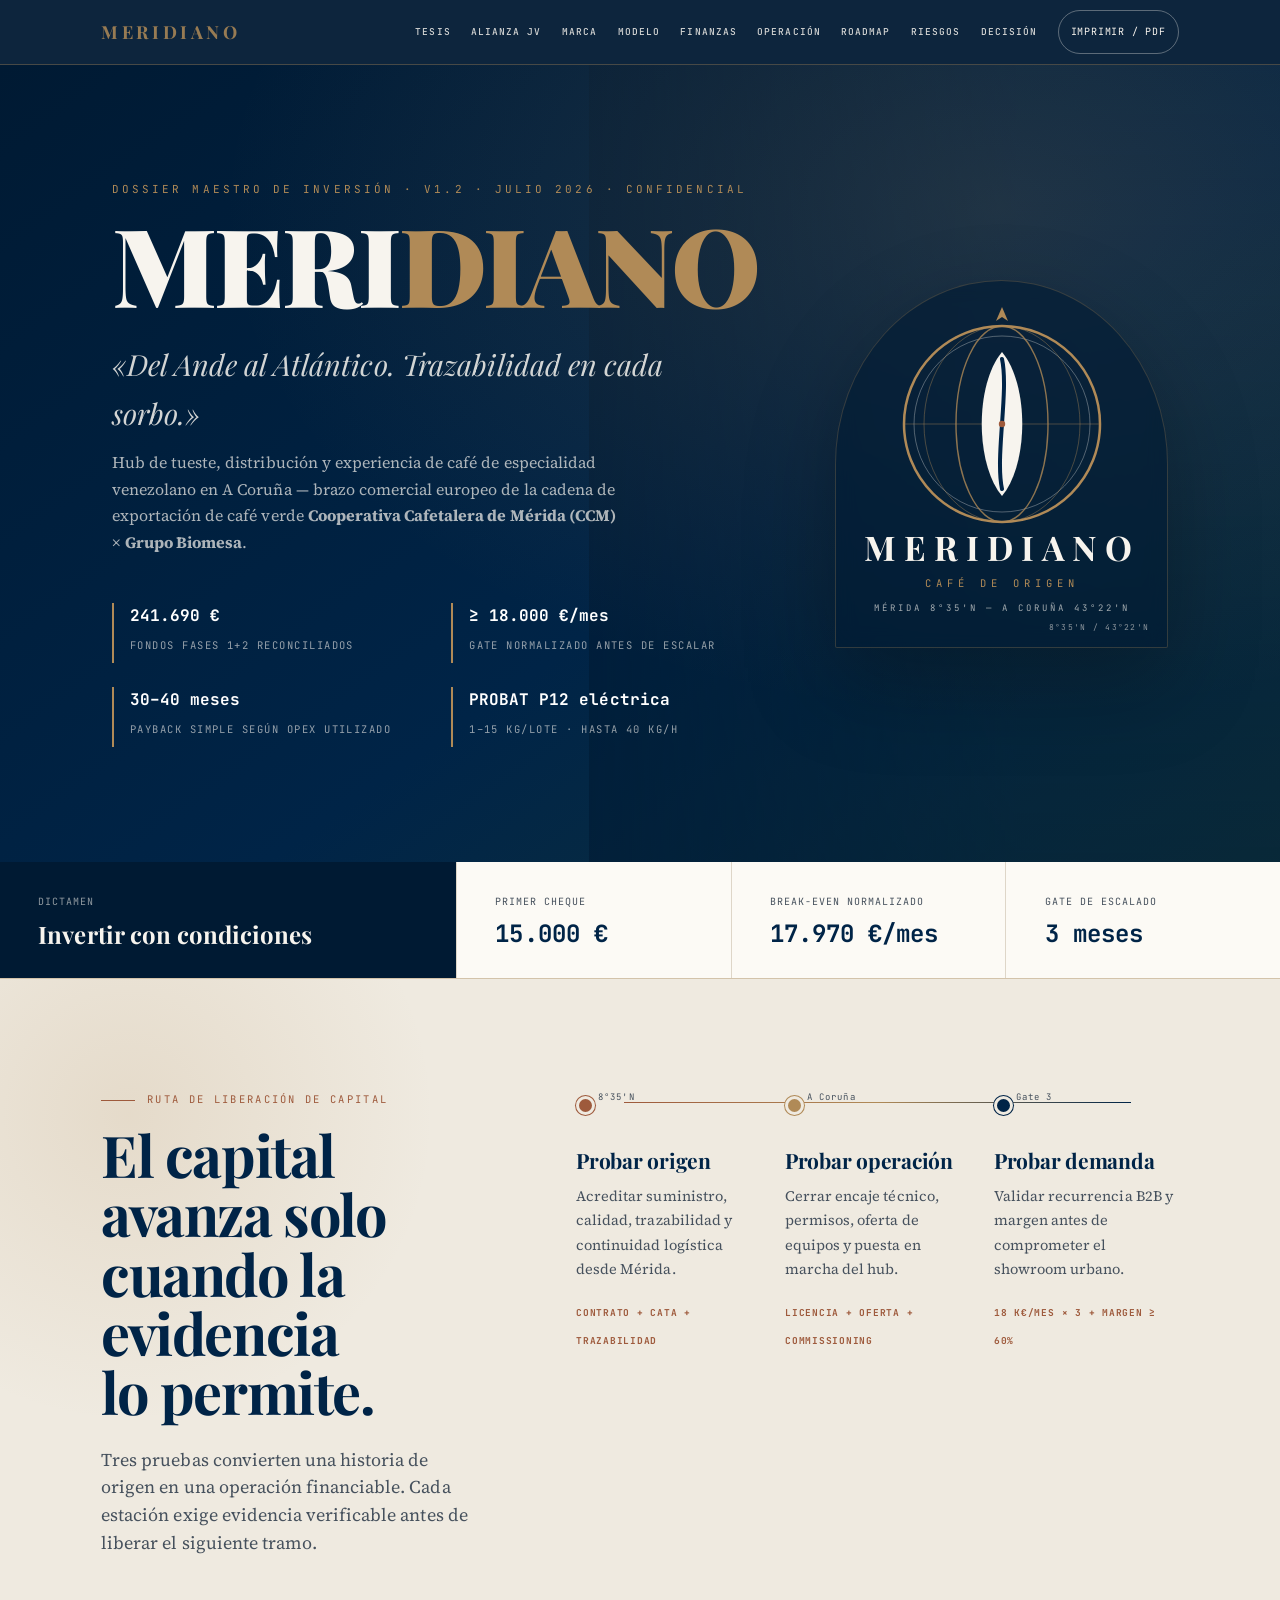
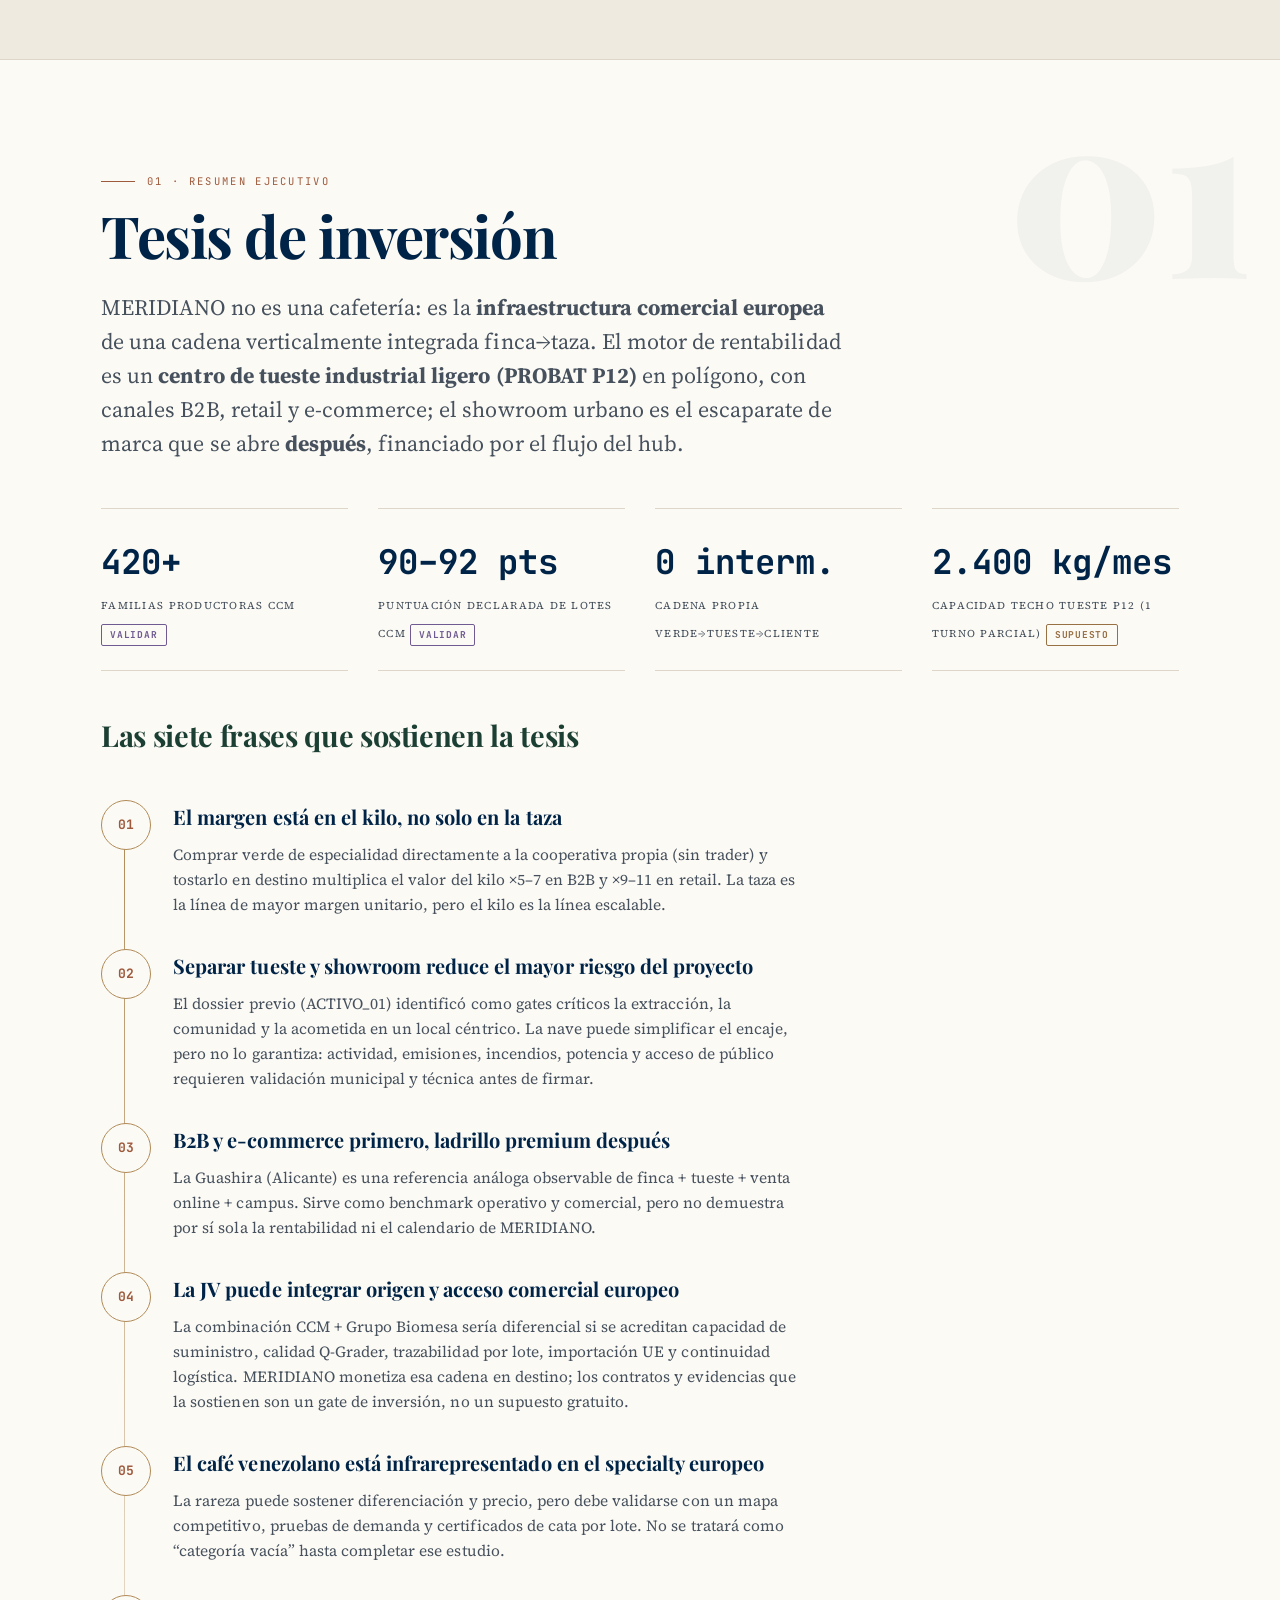
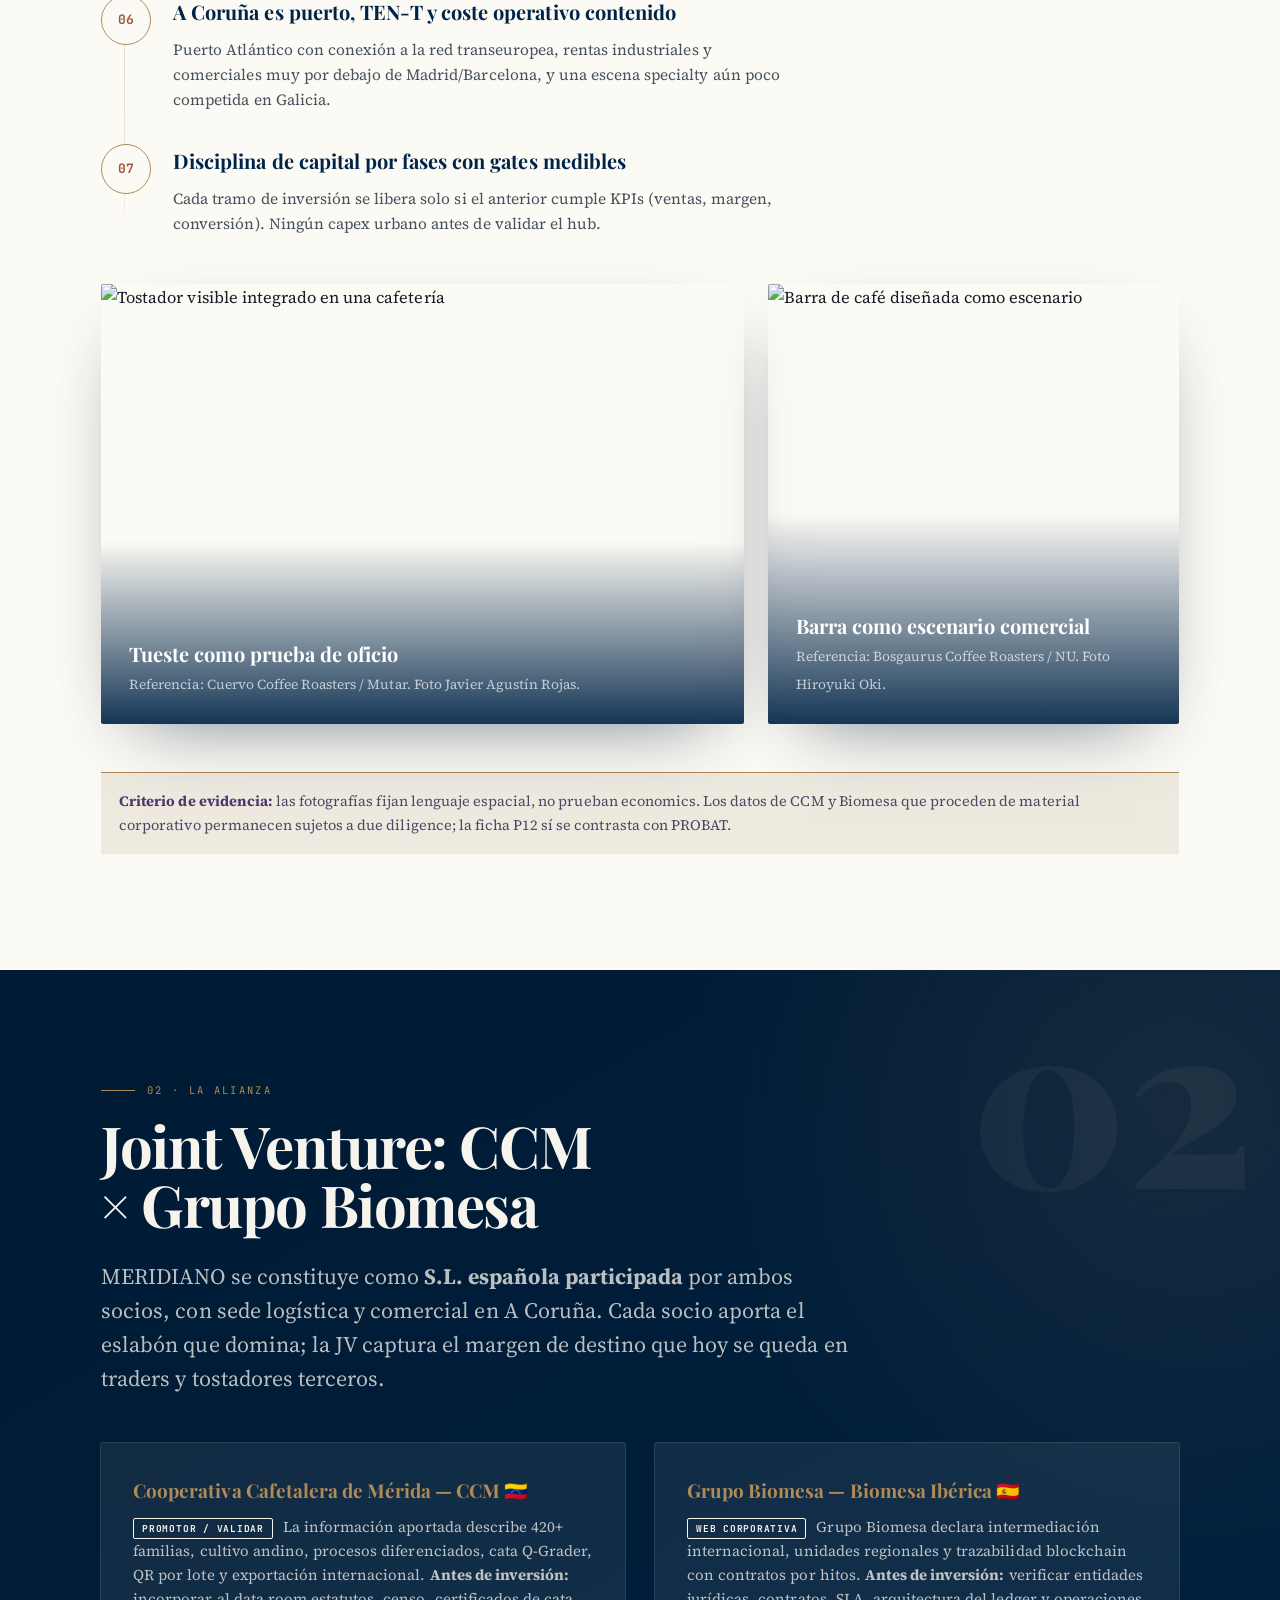
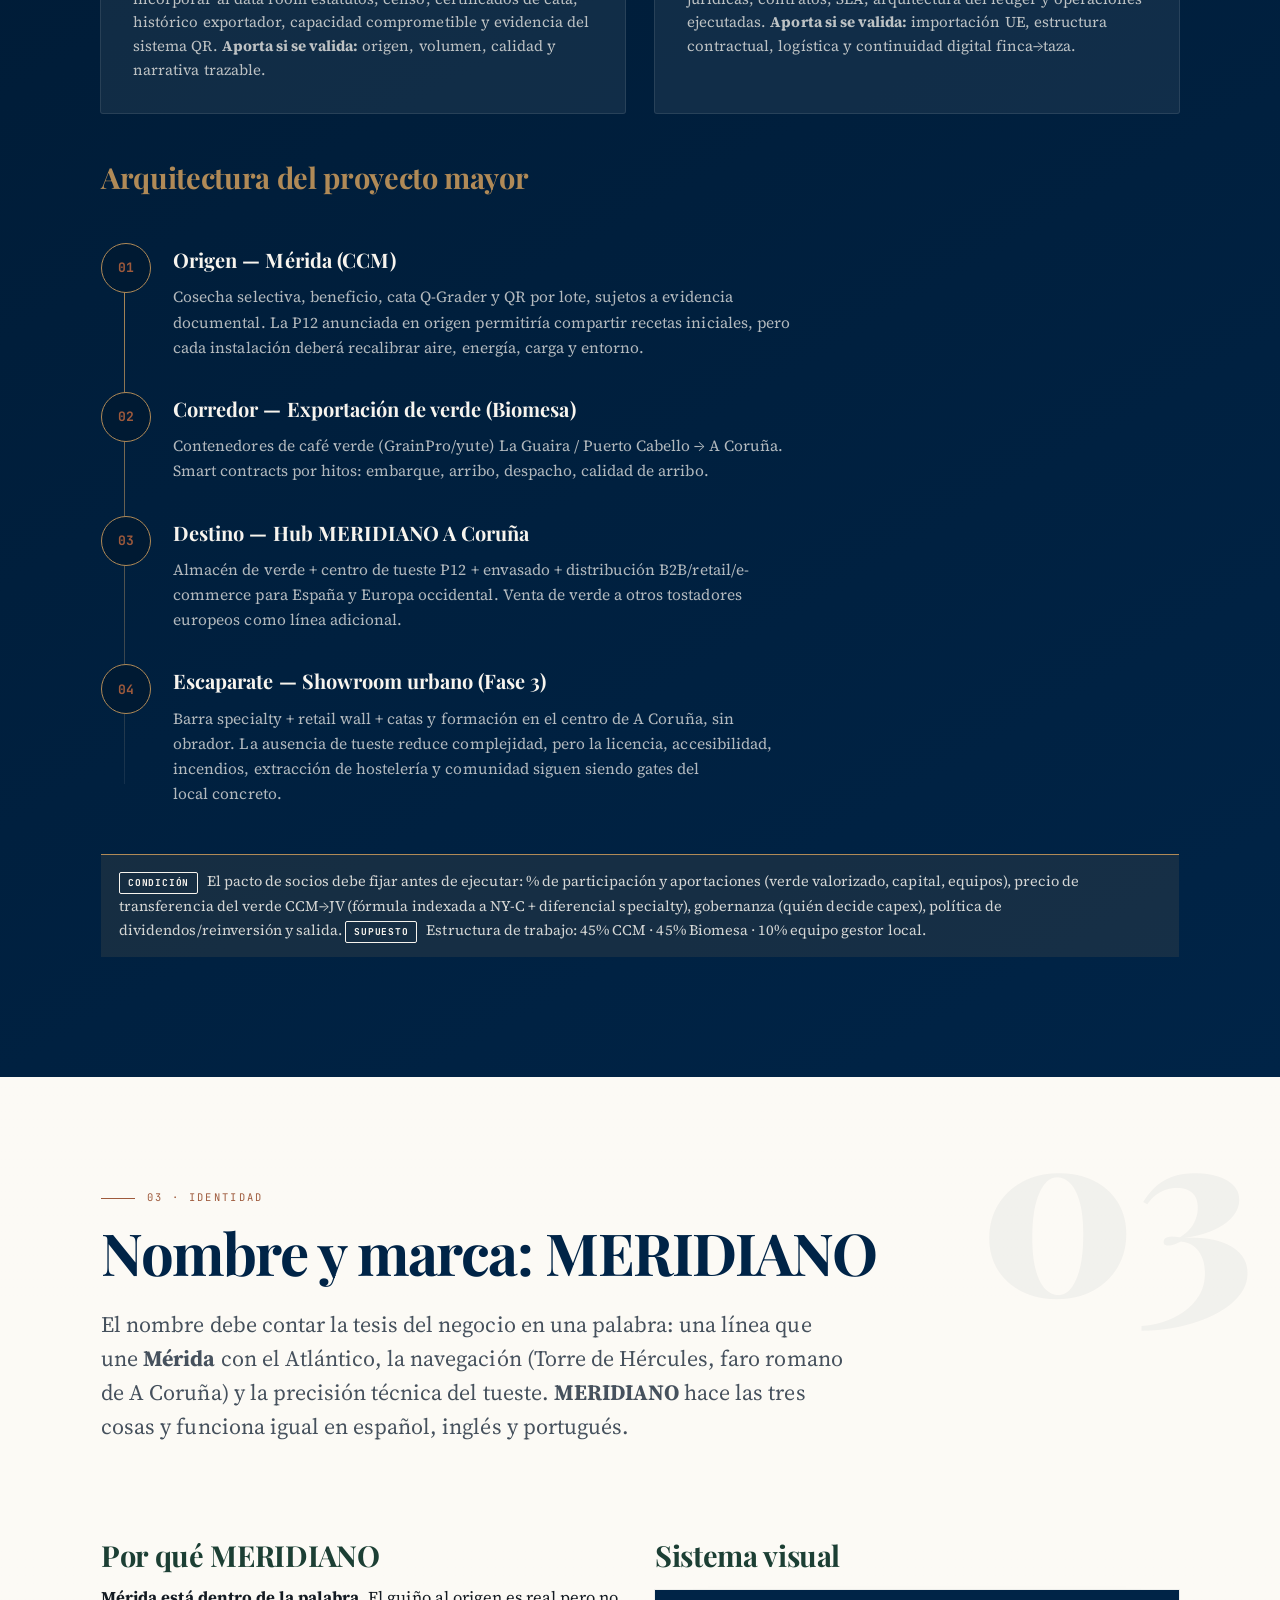
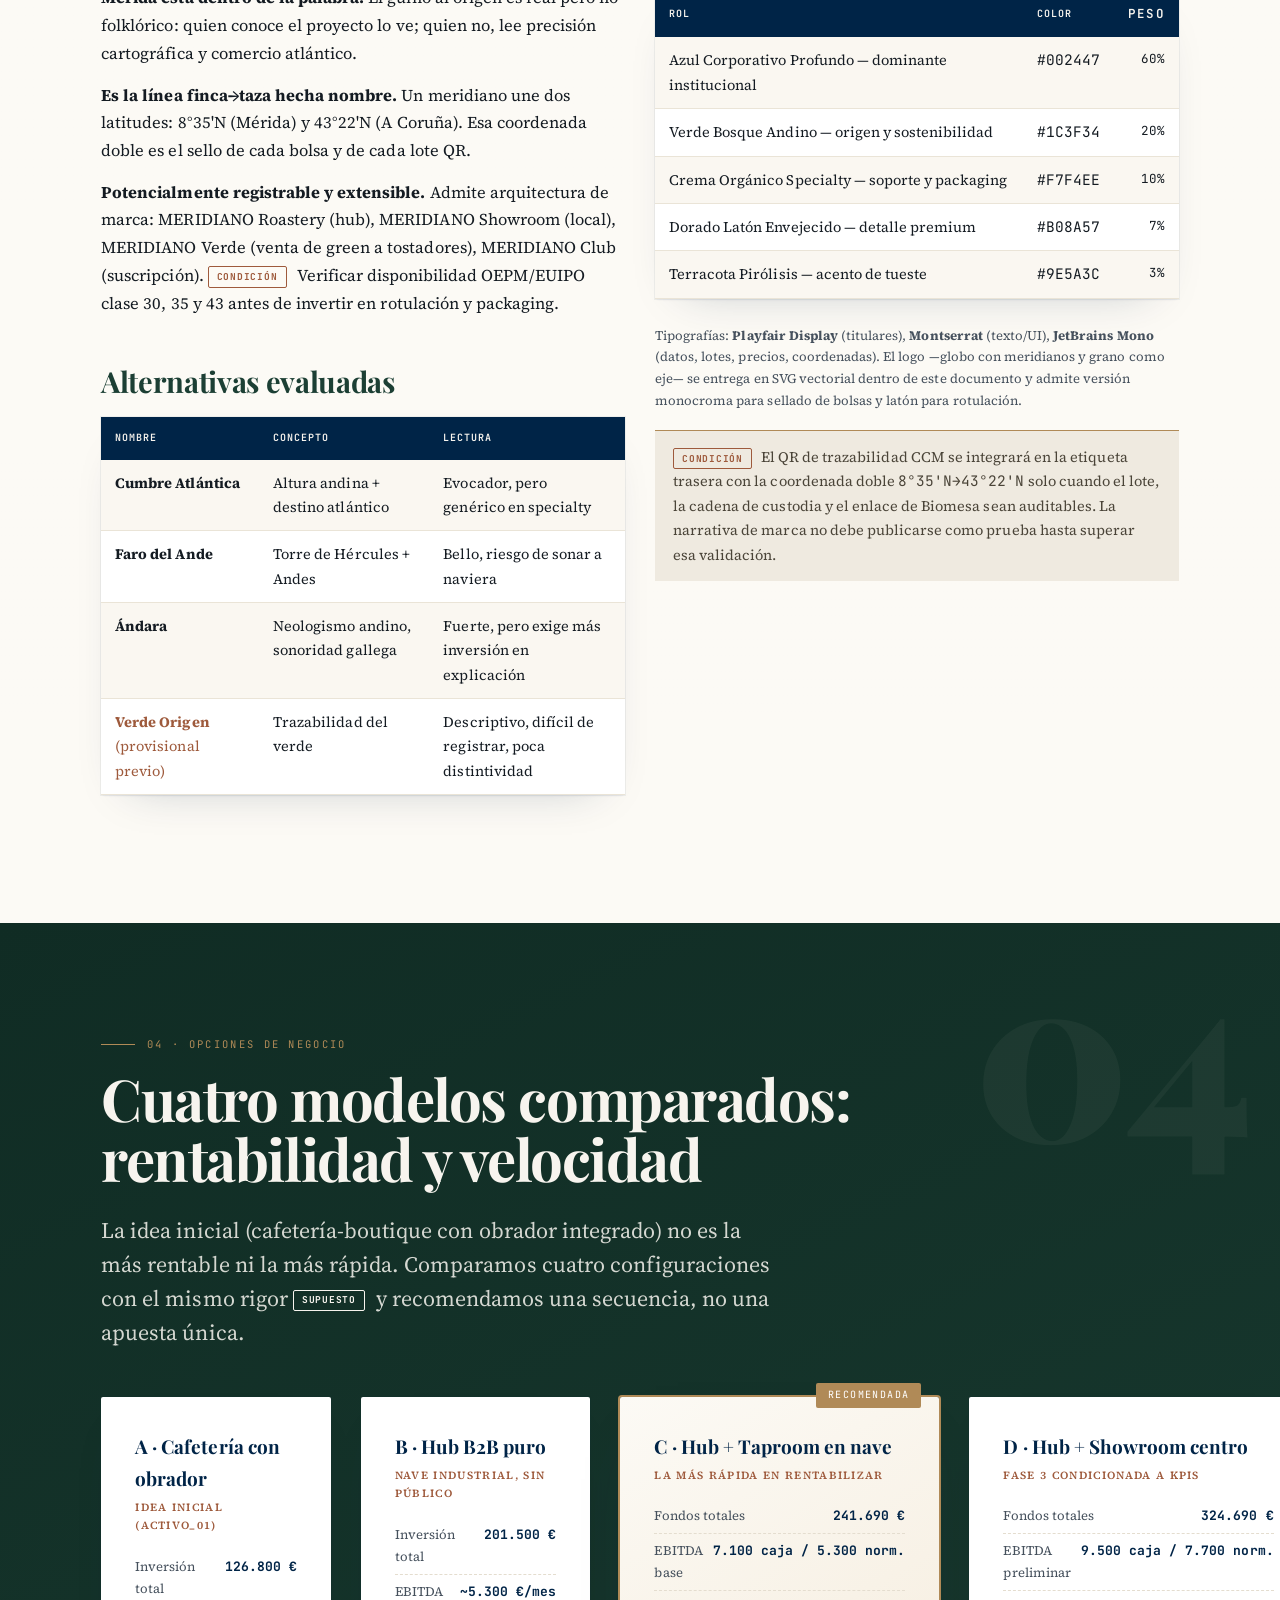
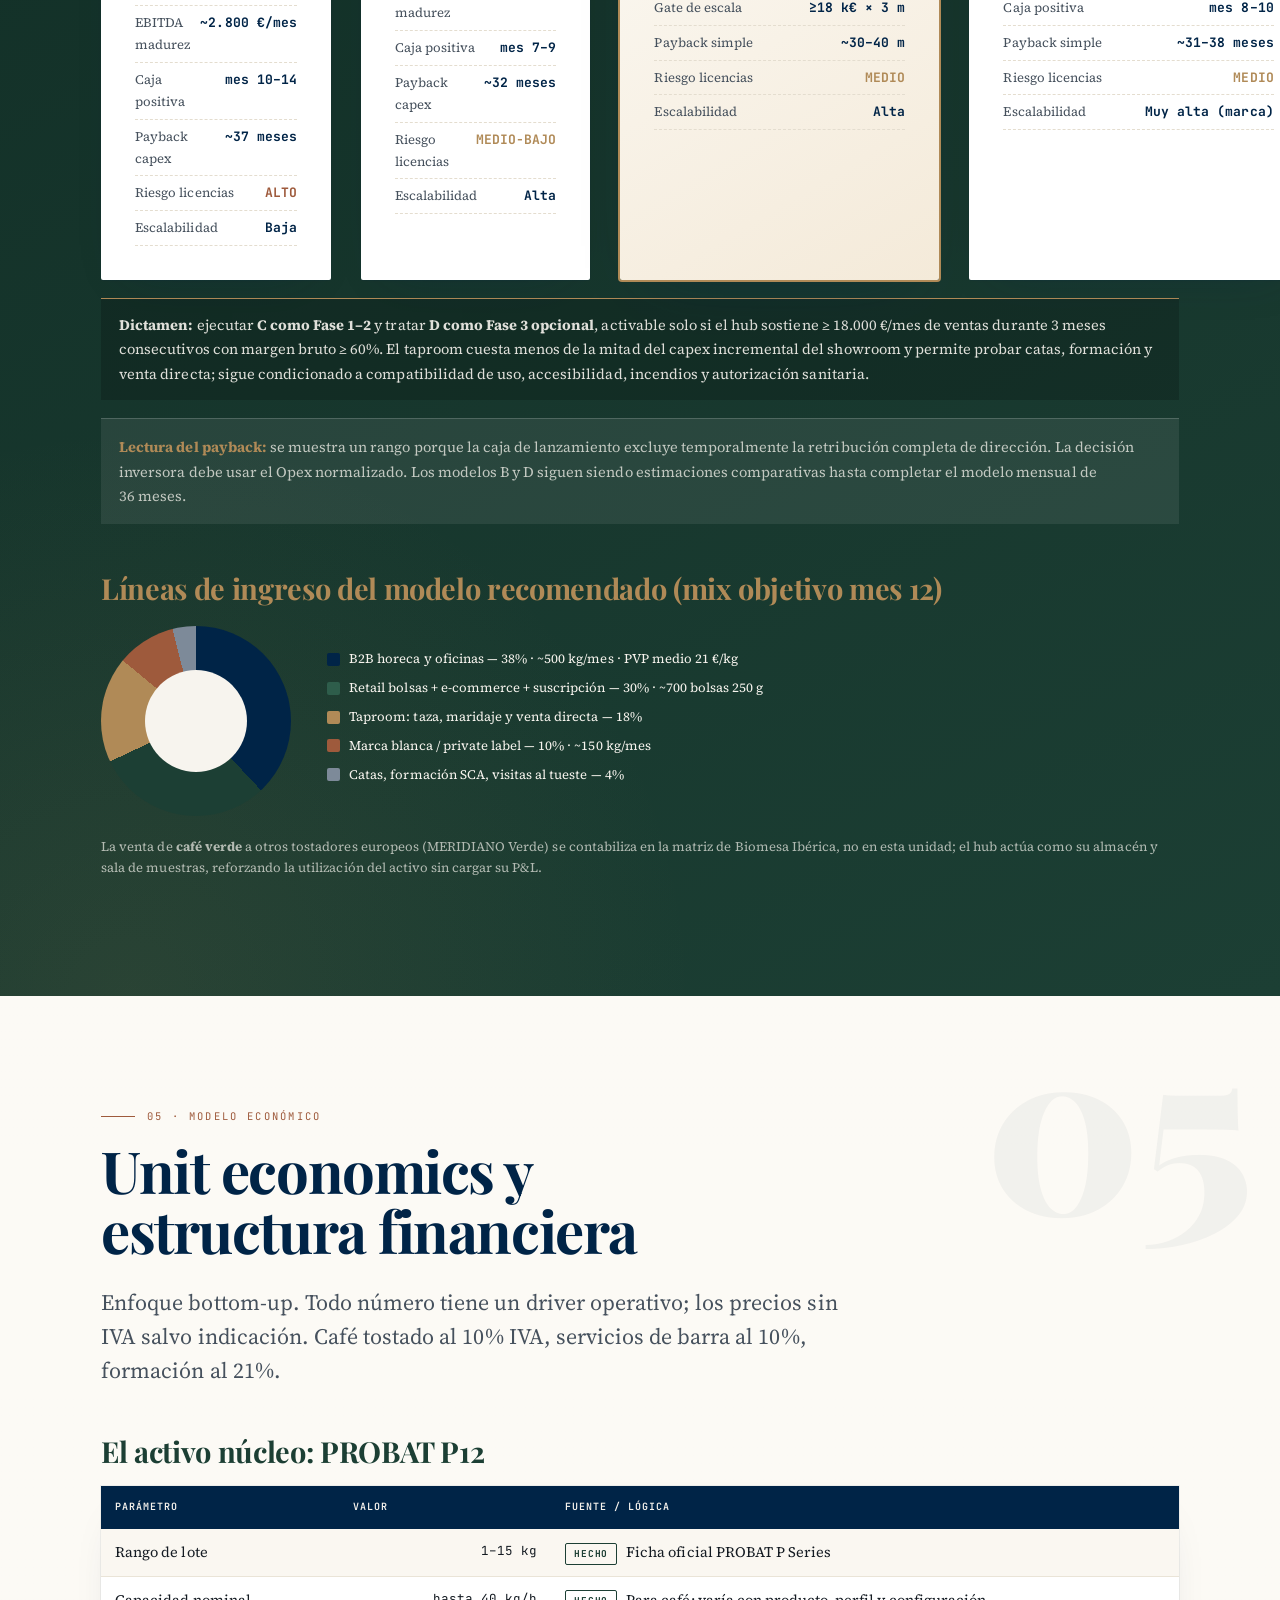
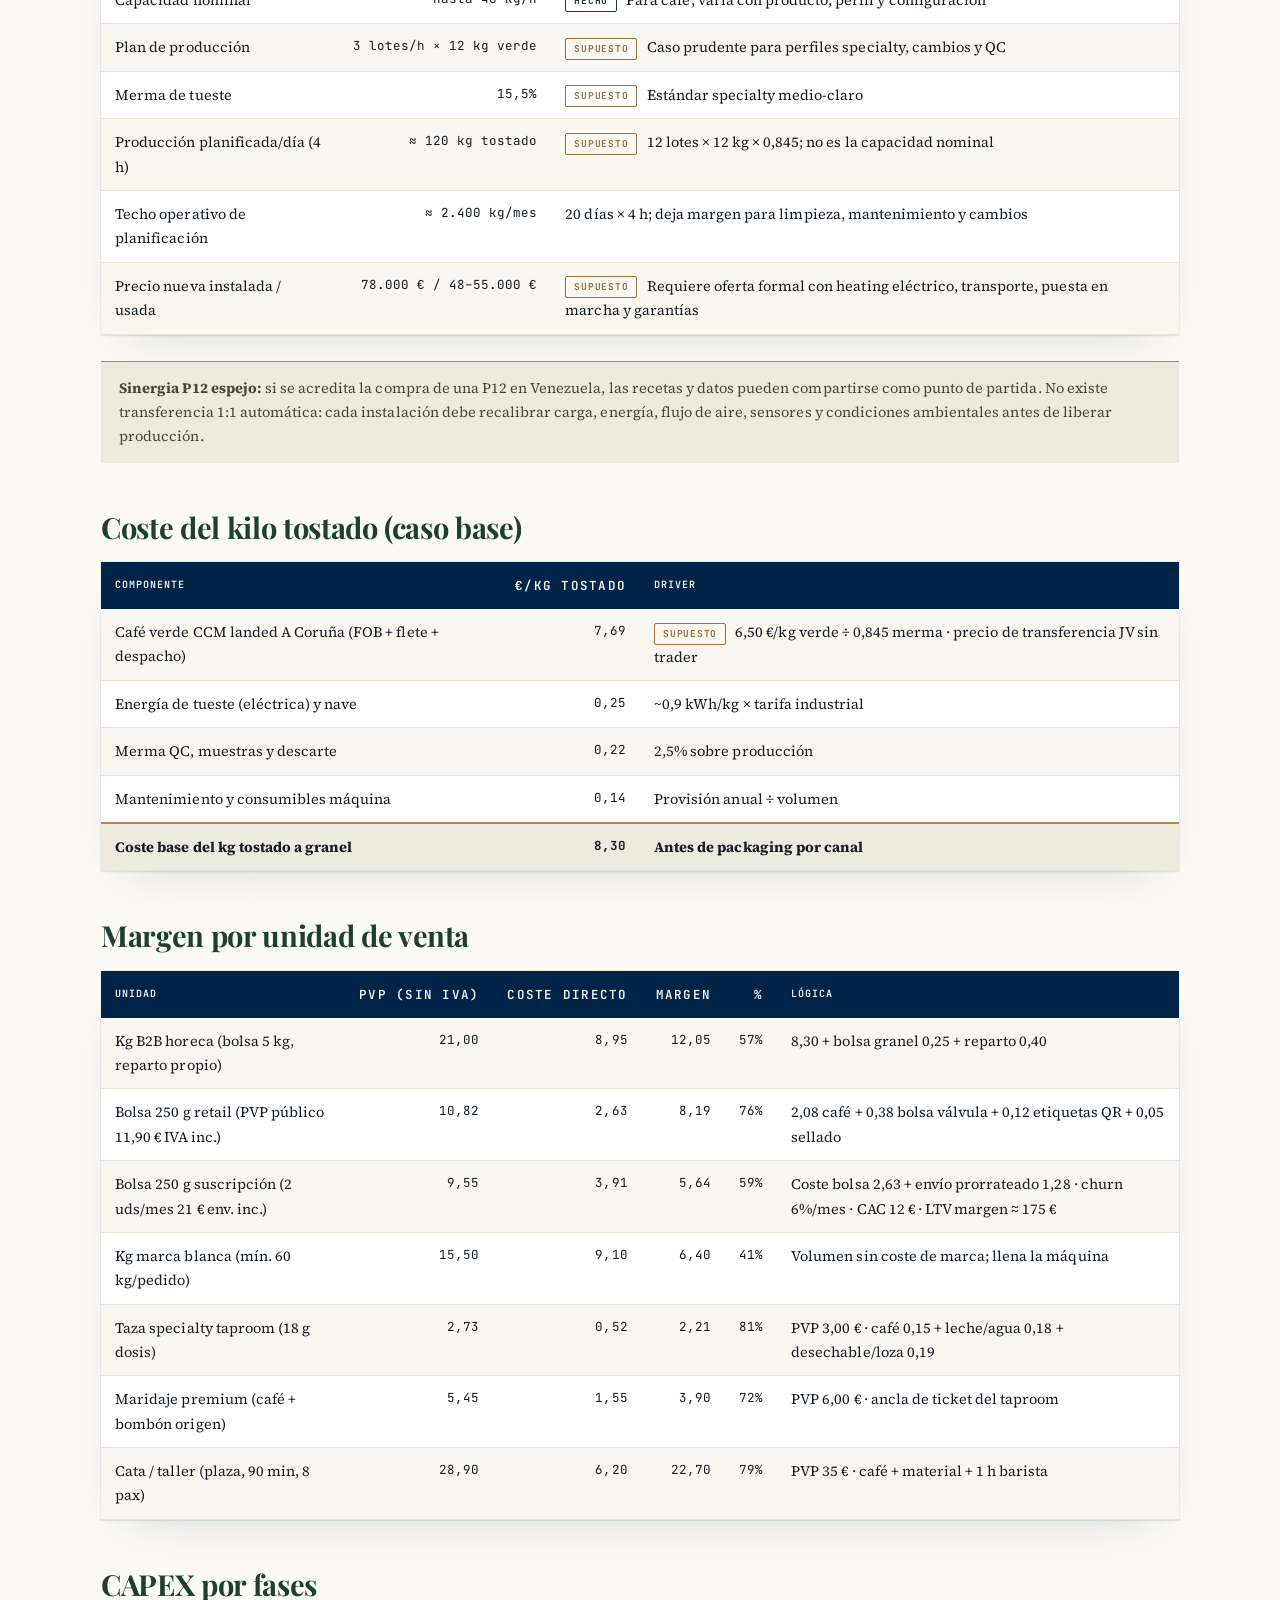
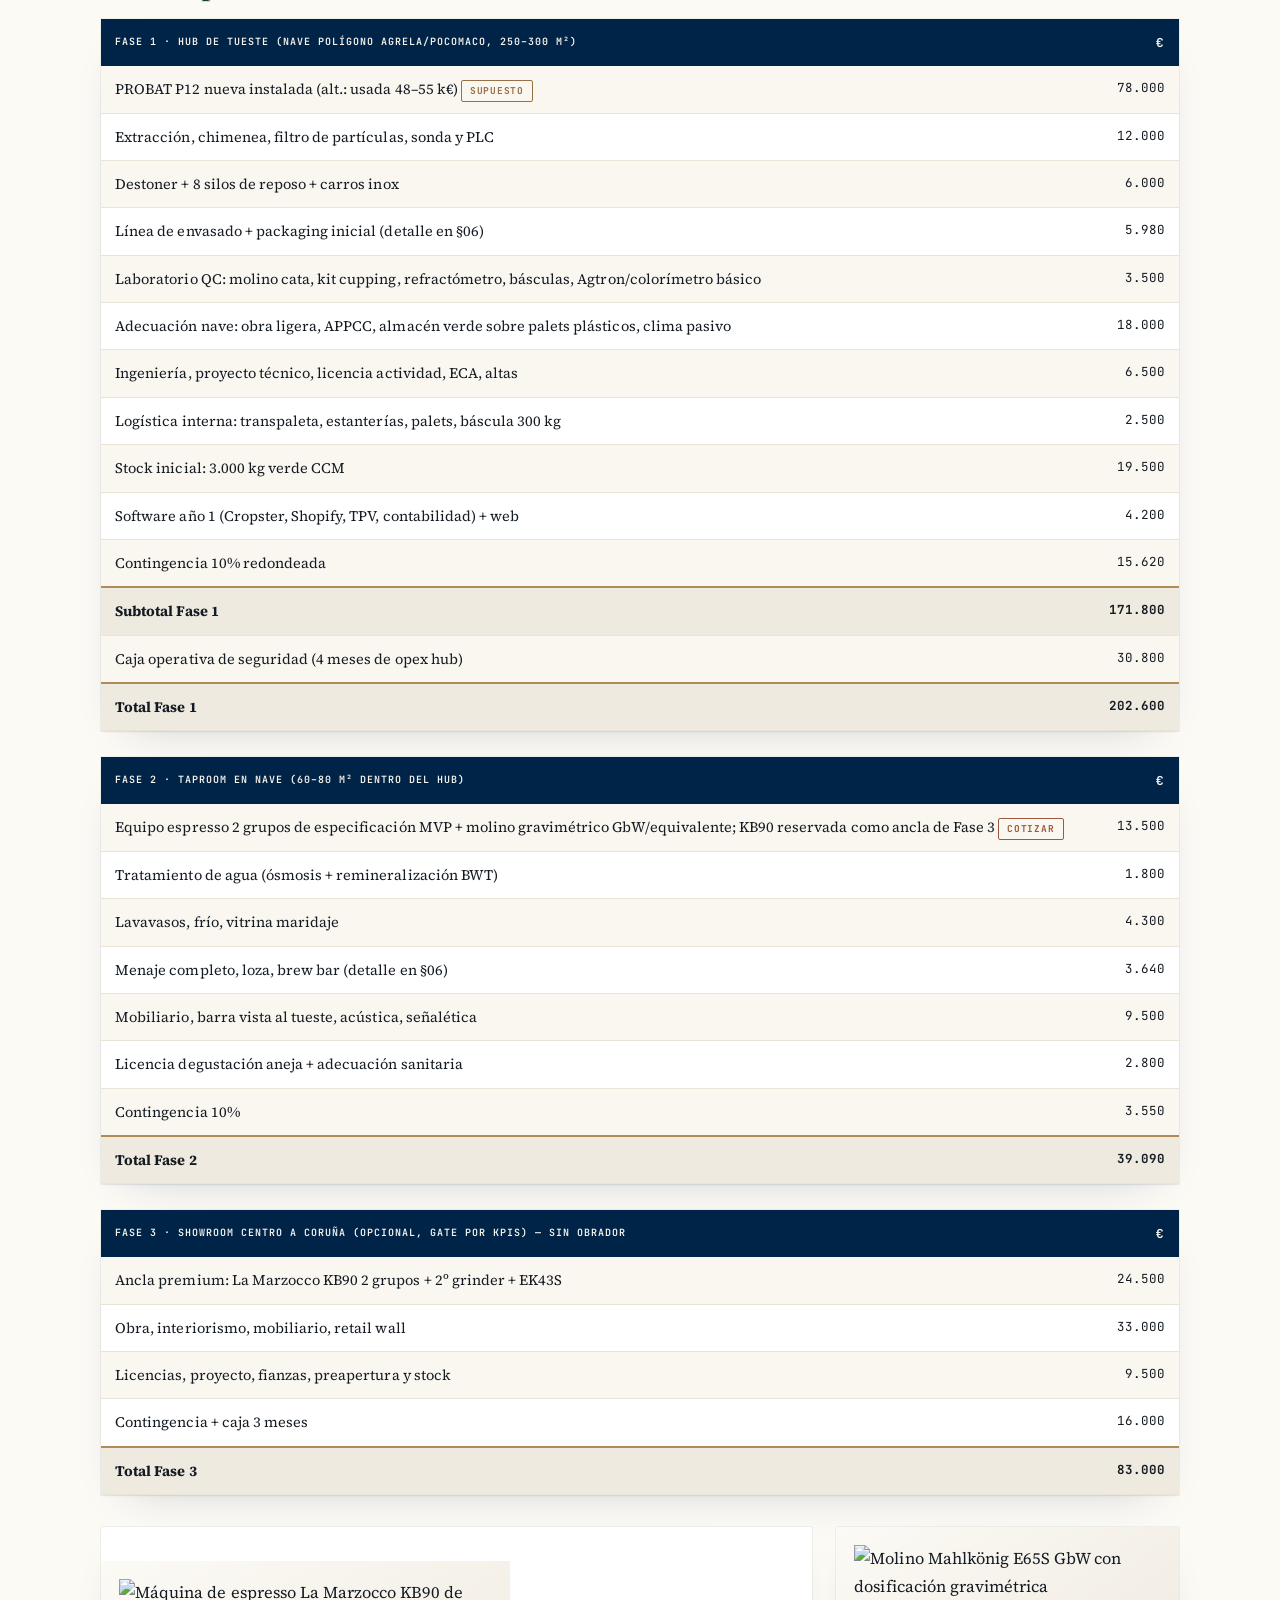
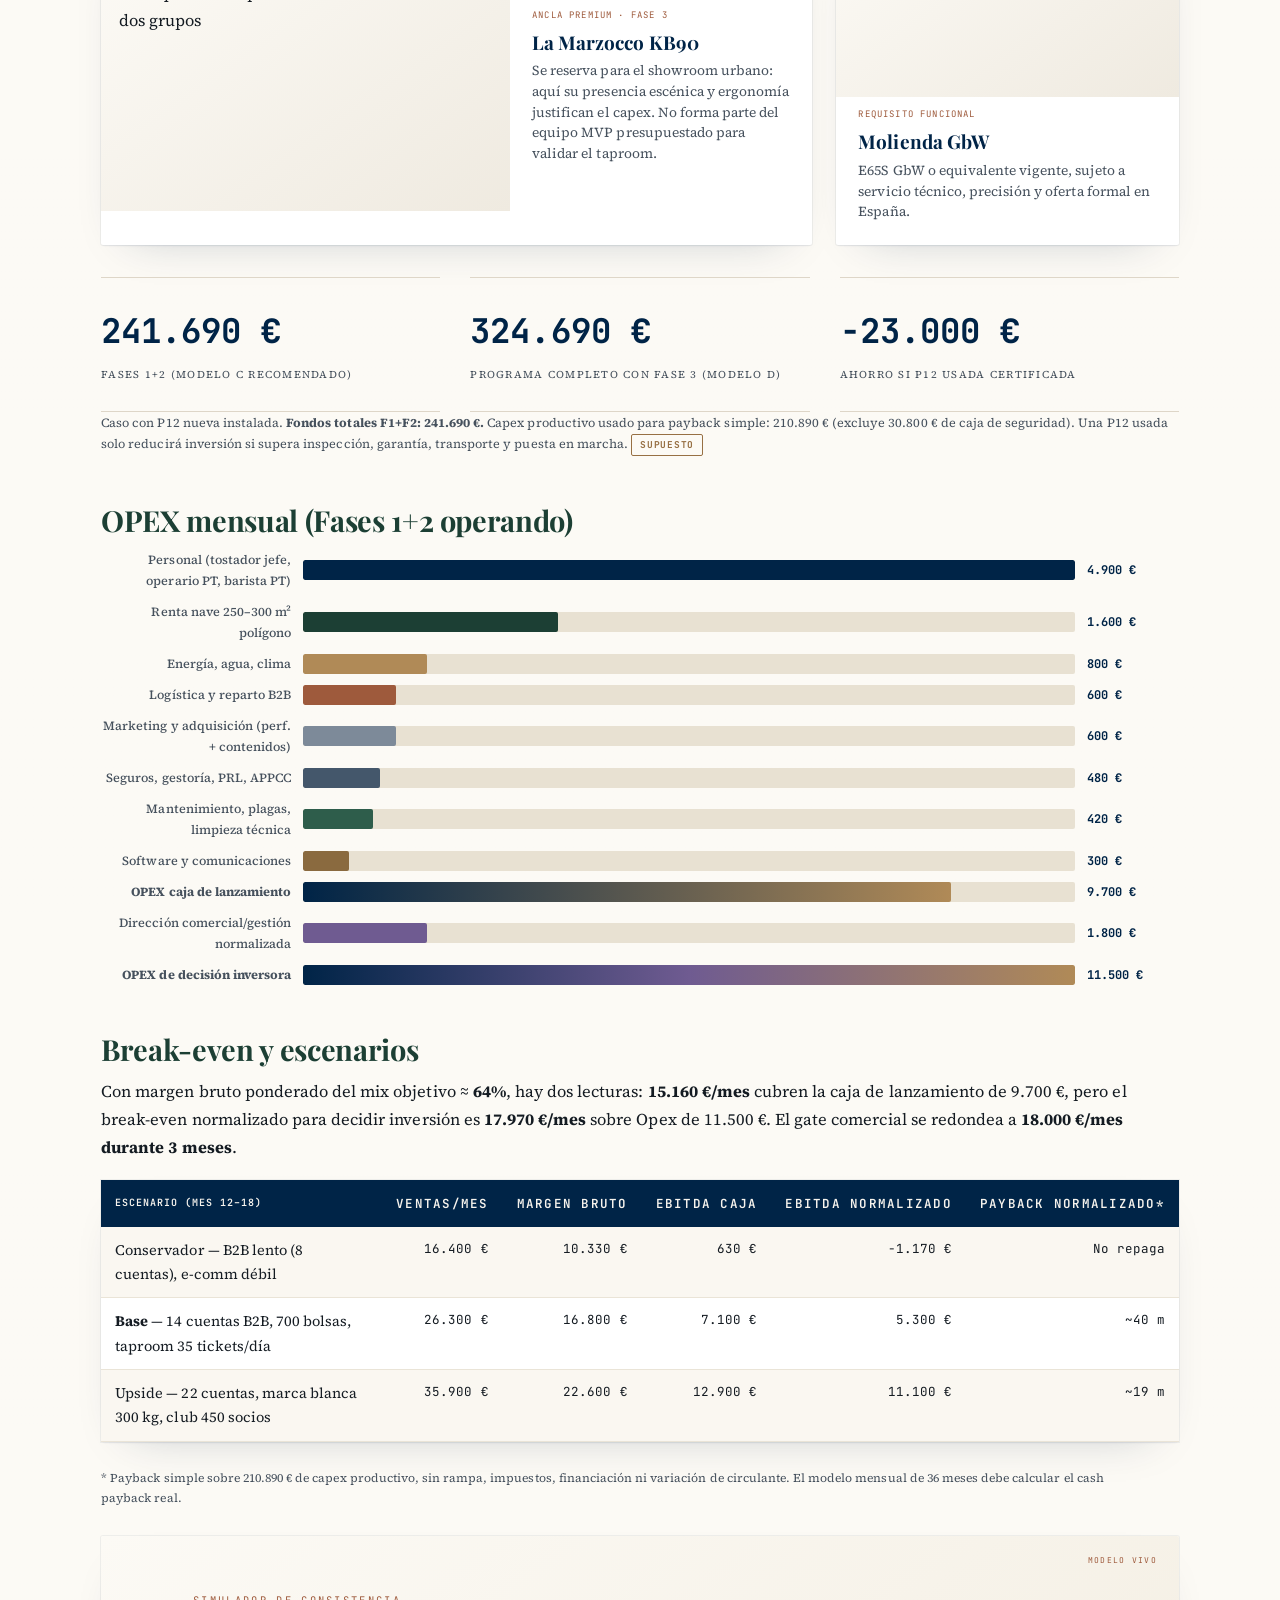
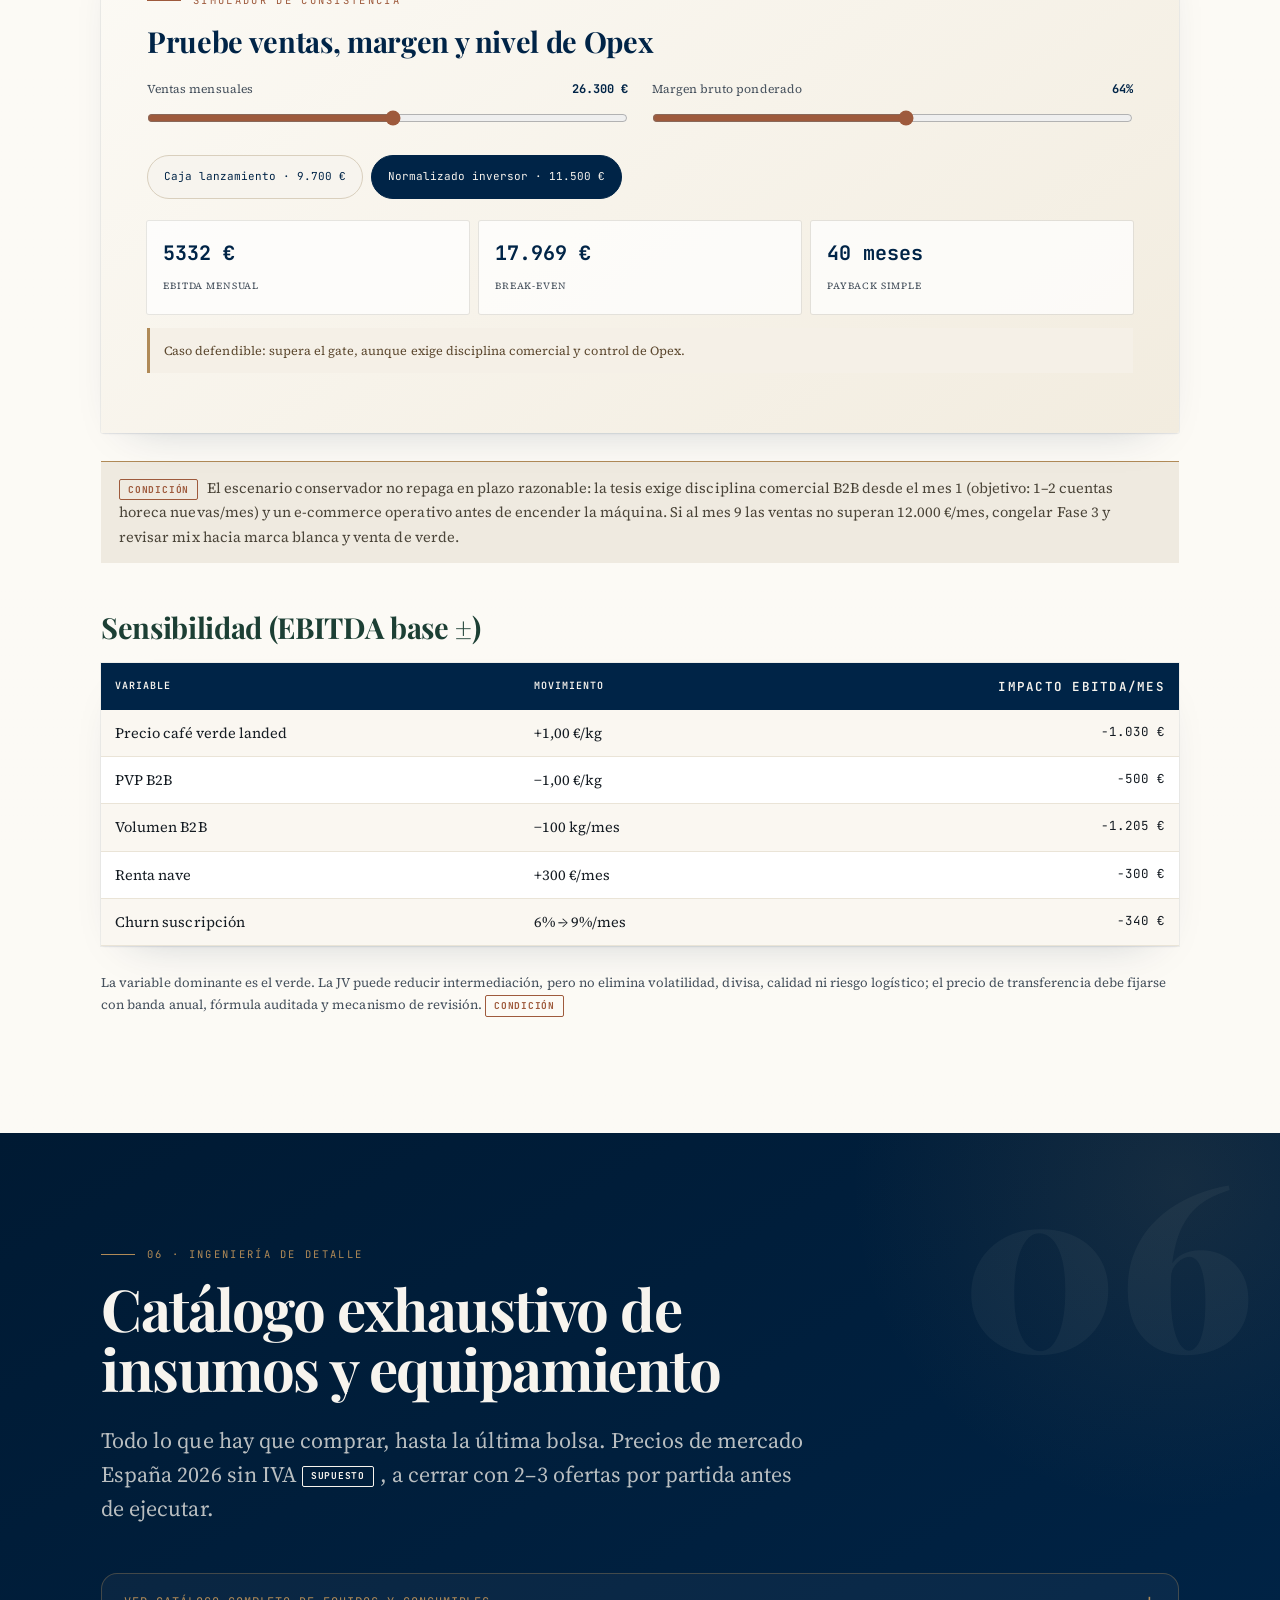
==== index.html @ 73cca69b "Rename modelo-negocio-meridiano-v1.2.html to index.html" ====
<!DOCTYPE html>
<html lang="es">
<head>
<meta charset="UTF-8">
<meta name="viewport" content="width=device-width, initial-scale=1.0">
<meta name="description" content="Plan de negocio por fases para MERIDIANO, hub de tueste y experiencia de café venezolano de especialidad en A Coruña.">
<meta name="theme-color" content="#002447">
<title>MERIDIANO · Dossier Maestro de Inversión · v1.2</title>
<link rel="preconnect" href="https://fonts.googleapis.com">
<link rel="preconnect" href="https://fonts.gstatic.com" crossorigin>
<link href="https://fonts.googleapis.com/css2?family=JetBrains+Mono:wght@400;500;600;700&family=Playfair+Display:ital,wght@0,400;0,600;0,700;0,900;1,400&family=Source+Serif+4:ital,wght@0,300;0,400;0,500;0,600;0,700;1,300;1,400;1,600&display=swap" rel="stylesheet">
<style>
:root{
  --azul:#002447; --verde:#1C3F34; --crema:#F7F4EE; --laton:#B08A57; --terra:#9E5A3C;
  --azul-90:#0A3159; --crema-2:#EFEAE0; --ink:#1d2530; --gris:#5a6472;
  --ease-out:cubic-bezier(.23,1,.32,1); --ease-in-out:cubic-bezier(.77,0,.175,1);
  --sombra:0 24px 70px rgba(0,36,71,.13);
}
*{margin:0;padding:0;box-sizing:border-box}
html{scroll-behavior:smooth}
body{font-family:'Montserrat',sans-serif;background:radial-gradient(circle at 92% 5%,rgba(176,138,87,.10),transparent 24%),var(--crema);color:var(--ink);font-size:15.5px;line-height:1.65;overflow-x:hidden}
button,select,input{font:inherit}
button,select{cursor:pointer}
h1,h2,h3,.serif{font-family:'Playfair Display',serif}
.mono{font-family:'JetBrains Mono',monospace}
.wrap{max-width:1080px;margin:0 auto;padding:0 32px}
section{padding:72px 0}
/* ---------- NAV ---------- */
nav{position:sticky;top:0;z-index:50;background:rgba(0,36,71,.94);backdrop-filter:blur(14px);border-bottom:1px solid rgba(176,138,87,.35)}
nav .wrap{display:flex;align-items:center;gap:22px;height:58px}
nav a{color:var(--crema);text-decoration:none;font-size:11.5px;letter-spacing:.12em;text-transform:uppercase;font-weight:500;opacity:.85}
nav a:hover{color:var(--laton);opacity:1}
nav .brand{font-family:'Playfair Display',serif;font-size:17px;letter-spacing:.2em;color:var(--laton);font-weight:700;margin-right:auto}
.reading-progress{position:absolute;left:0;bottom:-1px;width:100%;height:2px;background:linear-gradient(90deg,var(--laton),var(--terra));transform:scaleX(0);transform-origin:left;transition:transform 120ms linear}
.nav-select{display:none;max-width:170px;border:1px solid rgba(247,244,238,.25);border-radius:999px;padding:8px 30px 8px 12px;color:var(--crema);background:var(--azul);font-size:11px}
.print-button{border:1px solid rgba(247,244,238,.28);border-radius:999px;padding:8px 12px;color:var(--crema);background:transparent;font-size:10px;letter-spacing:.08em;text-transform:uppercase;transition:transform 140ms var(--ease-out),background-color 180ms ease}
.print-button:active{transform:scale(.97)}
/* ---------- HERO ---------- */
.hero{background:linear-gradient(160deg,var(--azul) 0%,#01315e 55%,var(--verde) 130%);color:var(--crema);padding:90px 0 80px;position:relative;overflow:hidden}
.hero::before{content:"";position:absolute;inset:0 0 0 52%;background:linear-gradient(90deg,var(--azul),transparent 45%),linear-gradient(0deg,rgba(0,36,71,.72),rgba(0,36,71,.15)),url('modelo-negocio-cafe-lujo-assets/hero-granos.jpg') center/cover;opacity:.48}
.hero::after{content:"";position:absolute;inset:0;background:radial-gradient(ellipse at 78% 18%,rgba(176,138,87,.18),transparent 55%)}
.hero .wrap{position:relative;z-index:2;display:grid;grid-template-columns:1.25fr .75fr;gap:48px;align-items:center}
.kicker{font-family:'JetBrains Mono',monospace;font-size:11px;letter-spacing:.28em;text-transform:uppercase;color:var(--laton);margin-bottom:18px}
.hero h1{font-size:64px;line-height:1.02;font-weight:900;letter-spacing:.04em}
.hero h1 span{color:var(--laton)}
.hero .lema{font-family:'Playfair Display',serif;font-style:italic;font-size:20px;color:rgba(247,244,238,.85);margin:22px 0 8px}
.hero .sub{font-size:14px;color:rgba(247,244,238,.7);max-width:560px}
.hero .meta{margin-top:30px;display:flex;gap:26px;flex-wrap:wrap}
.hero .meta div{border-left:2px solid var(--laton);padding-left:12px}
.hero .meta b{display:block;font-family:'JetBrains Mono',monospace;font-size:15px;color:#fff}
.hero .meta small{font-size:10.5px;letter-spacing:.14em;text-transform:uppercase;color:rgba(247,244,238,.6)}
.logo-box{display:flex;justify-content:center;padding:18px;border:1px solid rgba(176,138,87,.28);border-radius:180px 180px 20px 20px;background:rgba(0,36,71,.54);backdrop-filter:blur(10px);box-shadow:0 30px 80px rgba(0,0,0,.2)}
/* ---------- HEADINGS ---------- */
.sec-kicker{font-family:'JetBrains Mono',monospace;font-size:11px;letter-spacing:.26em;text-transform:uppercase;color:var(--terra);margin-bottom:10px}
h2{font-size:36px;color:var(--azul);font-weight:700;line-height:1.15;margin-bottom:14px}
h3{font-size:21px;color:var(--verde);margin:34px 0 12px;font-weight:700}
.lead{font-size:17px;color:var(--gris);max-width:820px;margin-bottom:26px}
p{margin-bottom:14px}
.dark{background:var(--azul);color:var(--crema)}
.dark h2{color:var(--crema)} .dark h3{color:var(--laton)} .dark .lead{color:rgba(247,244,238,.75)} .dark p{color:rgba(247,244,238,.85)}
.green{background:var(--verde);color:var(--crema)}
.green h2{color:var(--crema)} .green h3{color:var(--laton)} .green .lead,.green p{color:rgba(247,244,238,.85)}
/* ---------- COMPONENTS ---------- */
.grid2{display:grid;grid-template-columns:1fr 1fr;gap:26px}
.grid3{display:grid;grid-template-columns:repeat(3,1fr);gap:22px}
.grid4{display:grid;grid-template-columns:repeat(4,1fr);gap:18px}
.card{background:#fff;border:1px solid #e4ddcf;border-top:3px solid var(--laton);padding:24px;border-radius:16px;box-shadow:0 12px 34px rgba(0,36,71,.06)}
.card h4{font-family:'Playfair Display',serif;font-size:17px;color:var(--azul);margin-bottom:8px}
.card p{font-size:13.5px;color:var(--gris);margin:0}
.dark .card{background:rgba(255,255,255,.05);border-color:rgba(176,138,87,.3)}
.dark .card h4{color:var(--laton)} .dark .card p{color:rgba(247,244,238,.75)}
.kpi{background:#fff;border:1px solid #e4ddcf;padding:20px 22px;border-radius:14px;text-align:left}
.kpi b{display:block;font-family:'JetBrains Mono',monospace;font-size:26px;color:var(--azul);font-weight:700}
.kpi small{font-size:10.5px;letter-spacing:.12em;text-transform:uppercase;color:var(--gris)}
.tag{display:inline-block;font-family:'JetBrains Mono',monospace;font-size:9.5px;letter-spacing:.08em;padding:2px 8px;border-radius:2px;vertical-align:middle;margin-right:6px}
.t-hecho{background:var(--verde);color:#fff}
.t-supuesto{background:var(--laton);color:#fff}
.t-condicion{background:var(--terra);color:#fff}
table{width:100%;border-collapse:collapse;margin:18px 0 26px;background:#fff;font-size:13.5px}
th{background:var(--azul);color:var(--crema);text-align:left;padding:10px 12px;font-size:11px;letter-spacing:.1em;text-transform:uppercase;font-weight:600}
td{padding:9px 12px;border-bottom:1px solid #eae4d7;vertical-align:top}
tr:nth-child(even) td{background:#faf7f1}
td.num,th.num{text-align:right;font-family:'JetBrains Mono',monospace;font-size:12.5px;white-space:nowrap}
.total td{background:var(--crema-2)!important;font-weight:700;border-top:2px solid var(--laton)}
.dark table{background:rgba(255,255,255,.04)}
.dark td{border-color:rgba(255,255,255,.12);color:rgba(247,244,238,.88)}
.dark tr:nth-child(even) td{background:rgba(255,255,255,.03)}
.note{background:var(--crema-2);border-left:3px solid var(--laton);padding:14px 18px;font-size:13.5px;color:#4a4438;margin:18px 0;border-radius:0 12px 12px 0}
.warn{border-left-color:var(--terra)}
/* bars */
.bar-row{display:grid;grid-template-columns:190px 1fr 92px;align-items:center;gap:12px;margin-bottom:10px;font-size:12.5px}
.bar-row .lbl{text-align:right;color:var(--gris);font-weight:500}
.bar-track{background:#e8e1d2;border-radius:2px;height:20px;position:relative;overflow:hidden}
.bar-fill{height:100%;border-radius:2px}
.bar-val{font-family:'JetBrains Mono',monospace;font-size:12px;color:var(--azul);font-weight:700}
.dark .bar-track{background:rgba(255,255,255,.12)}
.dark .bar-row .lbl{color:rgba(247,244,238,.7)} .dark .bar-val{color:var(--laton)}
/* donut */
.donut-flex{display:flex;gap:36px;align-items:center;flex-wrap:wrap;margin:20px 0}
.donut{width:190px;height:190px;border-radius:50%;background:conic-gradient(var(--azul) 0 38%,var(--verde) 38% 68%,var(--laton) 68% 86%,var(--terra) 86% 96%,#7d8a99 96% 100%);position:relative;flex-shrink:0}
.donut::after{content:"";position:absolute;inset:44px;background:var(--crema);border-radius:50%}
.legend{font-size:13px}
.legend div{display:flex;align-items:center;gap:9px;margin-bottom:7px}
.legend i{width:13px;height:13px;border-radius:2px;display:inline-block}
/* steps */
.steps{counter-reset:st;margin:22px 0}
.step{display:grid;grid-template-columns:52px 1fr;gap:18px;margin-bottom:20px}
.step::before{counter-increment:st;content:counter(st,decimal-leading-zero);font-family:'JetBrains Mono',monospace;font-size:22px;color:var(--laton);font-weight:700;border-top:2px solid var(--laton);padding-top:6px}
.step h4{font-family:'Playfair Display',serif;font-size:17px;color:var(--azul);margin-bottom:5px}
.step p{font-size:13.5px;color:var(--gris);margin:0}
.dark .step h4{color:var(--crema)} .dark .step p{color:rgba(247,244,238,.72)}
/* option cards */
.opt{background:#fff;border:1px solid #e4ddcf;border-radius:16px;padding:26px;position:relative}
.opt.reco{border:2px solid var(--laton);box-shadow:0 8px 30px rgba(0,36,71,.10)}
.opt .badge{position:absolute;top:-12px;right:18px;background:var(--laton);color:#fff;font-family:'JetBrains Mono',monospace;font-size:10px;letter-spacing:.14em;padding:4px 12px;text-transform:uppercase;border-radius:999px}
.opt h4{font-family:'Playfair Display',serif;font-size:19px;color:var(--azul);margin-bottom:4px}
.opt .sub{font-size:11px;letter-spacing:.12em;text-transform:uppercase;color:var(--terra);margin-bottom:14px;font-weight:600}
.opt ul{list-style:none;font-size:13px;color:var(--gris)}
.opt li{padding:6px 0;border-bottom:1px dashed #e4ddcf;display:flex;justify-content:space-between;gap:10px}
.opt li b{font-family:'JetBrains Mono',monospace;color:var(--azul);white-space:nowrap}
footer{background:var(--azul);color:rgba(247,244,238,.6);padding:44px 0;font-size:12px}
footer a{color:var(--laton)}
.src{font-size:12px;color:var(--gris);line-height:1.9}
.src a{color:var(--terra)}
.t-diligence{background:#6f5b91;color:#fff}
.review-strip{display:grid;grid-template-columns:1.15fr repeat(3,.7fr);gap:1px;margin-top:-1px;background:rgba(176,138,87,.26);border-top:1px solid rgba(176,138,87,.26);border-bottom:1px solid rgba(176,138,87,.26)}
.review-strip>div{padding:20px 24px;background:var(--azul);color:var(--crema)}
.review-strip strong{display:block;font-family:'JetBrains Mono',monospace;color:var(--laton);font-size:18px}
.review-strip span{font-size:10px;letter-spacing:.1em;text-transform:uppercase;color:rgba(247,244,238,.6)}
.review-strip .decision strong{font-family:'Playfair Display',serif;font-size:20px;color:var(--crema)}
.visual-proof{display:grid;grid-template-columns:1fr 1fr;gap:18px;margin:30px 0}
.visual-card{min-height:360px;position:relative;overflow:hidden;border-radius:20px;box-shadow:var(--sombra)}
.visual-card img{width:100%;height:100%;object-fit:cover;transition:transform 500ms var(--ease-out)}
.visual-card figcaption{position:absolute;inset:auto 0 0;padding:76px 24px 22px;color:#fff;background:linear-gradient(transparent,rgba(0,36,71,.92))}
.visual-card b{display:block;font-family:'Playfair Display',serif;font-size:20px}
.visual-card small{color:rgba(255,255,255,.68)}
.equipment-proof{display:grid;grid-template-columns:1.35fr .65fr;gap:14px;margin:22px 0}
.equipment-item{display:grid;grid-template-columns:1.15fr .85fr;align-items:center;min-height:250px;margin:0;overflow:hidden;border:1px solid #e3dac9;border-radius:18px;background:#fff;box-shadow:0 14px 40px rgba(0,36,71,.08)}
.equipment-item img{width:100%;height:250px;object-fit:contain;padding:18px;background:linear-gradient(145deg,#fff,#f3efe7)}
.equipment-item figcaption{padding:22px}
.equipment-item span{display:block;font-family:'JetBrains Mono',monospace;font-size:9px;letter-spacing:.13em;text-transform:uppercase;color:var(--terra);margin-bottom:8px}
.equipment-item b{display:block;font-family:'Playfair Display',serif;font-size:19px;color:var(--azul);line-height:1.2}
.equipment-item small{display:block;margin-top:8px;color:var(--gris);line-height:1.5}
.equipment-item.compact{grid-template-columns:1fr}.equipment-item.compact img{height:170px}.equipment-item.compact figcaption{padding-top:10px}
.source-caveat{padding:16px 18px;border:1px solid rgba(111,91,145,.28);border-radius:12px;background:rgba(111,91,145,.08);font-size:12.5px;color:#514565}
.source-caveat b{color:#4e3b6d}
.detail-panel{margin:24px 0;border:1px solid rgba(176,138,87,.34);border-radius:16px;background:rgba(255,255,255,.04);overflow:hidden}
.detail-panel summary{padding:18px 22px;color:var(--laton);font-family:'JetBrains Mono',monospace;font-size:12px;letter-spacing:.08em;text-transform:uppercase;list-style:none;cursor:pointer}
.detail-panel summary::-webkit-details-marker{display:none}
.detail-panel summary::after{content:'+';float:right;font-size:18px;line-height:1}
.detail-panel[open] summary::after{content:'−'}
.detail-content{padding:0 22px 18px}
.simulator{margin:28px 0;padding:28px;border:1px solid #ddd3c2;border-radius:20px;background:#fff;box-shadow:var(--sombra)}
.sim-grid{display:grid;grid-template-columns:1fr 1fr;gap:24px;margin-top:20px}
.control label{display:flex;justify-content:space-between;gap:12px;margin-bottom:8px;color:var(--gris);font-size:12px}
.control output{color:var(--azul);font-family:'JetBrains Mono',monospace;font-weight:700}
.control input[type=range]{width:100%;accent-color:var(--terra)}
.mode-switch{display:flex;gap:8px;flex-wrap:wrap;margin-top:20px}
.mode-switch button{border:1px solid #d9cfbd;border-radius:999px;padding:8px 12px;background:var(--crema);color:var(--azul);font-size:11px;transition:transform 140ms var(--ease-out),background-color 180ms ease,color 180ms ease}
.mode-switch button[aria-pressed=true]{background:var(--azul);color:var(--crema);border-color:var(--azul)}
.mode-switch button:active{transform:scale(.97)}
.sim-results{display:grid;grid-template-columns:repeat(3,1fr);gap:10px;margin-top:22px}
.sim-results div{padding:16px;border-radius:12px;background:var(--crema-2)}
.sim-results b{display:block;font-family:'JetBrains Mono',monospace;font-size:20px;color:var(--azul)}
.sim-results small{font-size:9.5px;letter-spacing:.09em;text-transform:uppercase;color:var(--gris)}
.sim-status{margin-top:14px;padding:12px 14px;border-left:3px solid var(--laton);background:#f5f0e7;font-size:12.5px}
.sim-status[data-tone="good"]{border-left-color:#2e6d51;background:#edf5f0;color:#245440}
.sim-status[data-tone="warn"]{border-left-color:var(--laton);background:#f5f0e7;color:#5d4930}
.sim-status[data-tone="bad"]{border-left-color:var(--terra);background:#f8ece8;color:#743e2e}
.decision-section{background:linear-gradient(145deg,#f2ece0 0%,#fff 52%,#edf1ed 100%)}
.decision-columns{display:grid;grid-template-columns:1fr 1fr;gap:22px;margin-top:28px}
.decision-column{padding:26px;border:1px solid #ded5c5;border-radius:18px;background:rgba(255,255,255,.82);box-shadow:0 16px 45px rgba(0,36,71,.08)}
.decision-column h3{margin:0 0 18px}
.decision-item{display:grid;grid-template-columns:34px 1fr;gap:12px;padding:14px 0;border-top:1px solid #e7dfd2}
.decision-item:first-of-type{border-top:0;padding-top:0}
.decision-item>span{display:grid;place-items:center;width:30px;height:30px;border-radius:50%;background:var(--azul);color:var(--laton);font-family:'JetBrains Mono',monospace;font-size:11px;font-weight:700}
.decision-item b{display:block;color:var(--azul);margin-bottom:3px}.decision-item p{margin:0;font-size:12.8px;color:var(--gris)}
.verdict-panel{margin-top:24px;padding:28px;border-radius:18px;background:var(--azul);color:var(--crema);border-left:5px solid var(--laton)}
.verdict-panel strong{display:block;font-family:'Playfair Display',serif;font-size:28px;line-height:1.1;color:var(--laton);margin-bottom:10px}.verdict-panel p{margin:0;color:rgba(247,244,238,.8)}
@media(hover:hover) and (pointer:fine){.visual-card:hover img{transform:scale(1.025)}.print-button:hover{background:rgba(255,255,255,.08)}}
@media(max-width:860px){.hero .wrap,.grid2,.grid3,.grid4,.visual-proof,.sim-grid,.equipment-proof,.decision-columns{grid-template-columns:1fr}.hero h1{font-size:42px}.hero::before{inset:0;opacity:.18}nav a:not(.brand){display:none}.nav-select{display:block}.print-button{display:none}.review-strip{grid-template-columns:1fr 1fr}.grid4[style]{grid-template-columns:1fr!important}.bar-row{grid-template-columns:1fr 68px}.bar-row .lbl{text-align:left;grid-column:1/-1}.sim-results{grid-template-columns:1fr}table{display:block;overflow-x:auto;-webkit-overflow-scrolling:touch}th,td{min-width:120px}.logo-box{max-width:330px;margin:0 auto}.equipment-item.compact{grid-template-columns:1.15fr .85fr}.equipment-item.compact img{height:250px}.equipment-item.compact figcaption{padding:22px}}
@media(max-width:520px){.wrap{padding:0 20px}section{padding:58px 0}.review-strip{grid-template-columns:1fr}.hero{padding:64px 0}.hero .meta{gap:14px}.hero .meta div{width:calc(50% - 7px)}.donut{width:160px;height:160px}.donut::after{inset:38px}.detail-content{padding:0 12px 12px}.equipment-item,.equipment-item.compact{grid-template-columns:1fr}.equipment-item img,.equipment-item.compact img{height:190px}.equipment-item figcaption,.equipment-item.compact figcaption{padding:18px}}
@media(prefers-reduced-motion:reduce){html{scroll-behavior:auto}.visual-card img,.reading-progress,.mode-switch button,.print-button{transition:none!important}}
@media print{nav{position:static}section{padding:34px 0;page-break-inside:avoid}.hero{padding:50px 0}body{font-size:12px}}
</style>
<link rel="stylesheet" href="modelo-negocio-meridiano-v1.2.css">
</head>
<body>

<a class="skip-link" href="#main-content">Saltar al contenido principal</a>

<nav aria-label="Navegación principal"><div class="wrap">
  <a class="brand" href="#top">MERIDIANO</a>
  <a href="#resumen">Tesis</a>
  <a href="#jv">Alianza JV</a>
  <a href="#marca">Marca</a>
  <a href="#modelos">Modelo</a>
  <a href="#economics">Finanzas</a>
  <a href="#operacion">Operación</a>
  <a href="#roadmap">Roadmap</a>
  <a href="#riesgos">Riesgos</a>
  <a href="#cierre">Decisión</a>
  <select class="nav-select" id="mobileNav" aria-label="Ir a una sección">
    <option value="#resumen">Resumen</option><option value="#jv">Alianza JV</option><option value="#marca">Marca</option><option value="#modelos">Modelos</option><option value="#economics">Economics</option><option value="#insumos">Insumos</option><option value="#operacion">Operación</option><option value="#roadmap">Roadmap</option><option value="#riesgos">Riesgos</option><option value="#cierre">Cierre inversor</option>
  </select>
  <button class="print-button" type="button" aria-label="Imprimir o guardar el dossier como PDF" onclick="window.print()">Imprimir / PDF</button>
</div><div class="reading-progress" id="readingProgress" aria-hidden="true"></div></nav>

<!-- ================= HERO ================= -->
<header class="hero" id="top"><div class="wrap">
  <div>
    <div class="kicker">Dossier maestro de inversión · v1.2 · Julio 2026 · Confidencial</div>
    <h1>MERI<span>DIANO</span></h1>
    <div class="lema">«Del Ande al Atlántico. Trazabilidad en cada sorbo.»</div>
    <p class="sub">Hub de tueste, distribución y experiencia de café de especialidad venezolano en A&nbsp;Coruña — brazo comercial europeo de la cadena de exportación de café verde <b>Cooperativa Cafetalera de Mérida (CCM)</b> × <b>Grupo Biomesa</b>.</p>
    <div class="meta">
      <div><b>241.690 €</b><small>Fondos Fases 1+2 reconciliados</small></div>
      <div><b>≥ 18.000 €/mes</b><small>Gate normalizado antes de escalar</small></div>
      <div><b>30–40 meses</b><small>Payback simple según Opex utilizado</small></div>
      <div><b>PROBAT P12 eléctrica</b><small>1–15 kg/lote · hasta 40 kg/h</small></div>
    </div>
  </div>
  <div class="logo-box">
    <!-- LOGO MERIDIANO -->
    <svg width="290" height="330" viewBox="0 0 290 330" xmlns="http://www.w3.org/2000/svg" role="img" aria-label="Logo Meridiano" focusable="false">
      <circle cx="145" cy="125" r="98" fill="none" stroke="#B08A57" stroke-width="2.5"/>
      <circle cx="145" cy="125" r="88" fill="none" stroke="#F7F4EE" stroke-width=".7" opacity=".45"/>
      <!-- meridianos -->
      <ellipse cx="145" cy="125" rx="46" ry="98" fill="none" stroke="#B08A57" stroke-width="1.4" opacity=".8"/>
      <ellipse cx="145" cy="125" rx="78" ry="98" fill="none" stroke="#B08A57" stroke-width=".9" opacity=".45"/>
      <!-- paralelo -->
      <line x1="47" y1="125" x2="243" y2="125" stroke="#B08A57" stroke-width=".9" opacity=".45"/>
      <!-- grano de café como eje meridiano -->
      <path d="M145 53 C 118 85, 118 165, 145 197 C 172 165, 172 85, 145 53 Z" fill="#F7F4EE"/>
      <path d="M145 60 C 152 92, 138 158, 145 190" fill="none" stroke="#002447" stroke-width="4" stroke-linecap="round"/>
      <!-- estrella de navegación (Torre de Hércules / rosa de los vientos) -->
      <path d="M145 8 l6 14 -6 -4 -6 4 Z" fill="#B08A57"/>
      <circle cx="145" cy="125" r="3.2" fill="#9E5A3C"/>
      <!-- wordmark -->
      <text x="145" y="262" text-anchor="middle" font-family="Playfair Display,serif" font-size="34" font-weight="700" letter-spacing="8" fill="#F7F4EE">MERIDIANO</text>
      <text x="145" y="288" text-anchor="middle" font-family="JetBrains Mono,monospace" font-size="10.5" letter-spacing="5" fill="#B08A57">CAFÉ DE ORIGEN</text>
      <text x="145" y="312" text-anchor="middle" font-family="JetBrains Mono,monospace" font-size="9" letter-spacing="3" fill="#F7F4EE" opacity=".65">MÉRIDA 8°35'N — A CORUÑA 43°22'N</text>
    </svg>
  </div>
</div></header>

<main id="main-content" tabindex="-1">

<div class="review-strip" aria-label="Dictamen ejecutivo revisado">
  <div class="decision"><span>Dictamen</span><strong>Invertir con condiciones</strong></div>
  <div><span>Primer cheque</span><strong>15.000 €</strong></div>
  <div><span>Break-even normalizado</span><strong>17.970 €/mes</strong></div>
  <div><span>Gate de escalado</span><strong>3 meses</strong></div>
</div>

<aside class="capital-route" aria-labelledby="routeTitle">
  <div class="wrap route-grid">
    <div>
      <div class="sec-kicker">Ruta de liberación de capital</div>
      <h2 id="routeTitle">El capital avanza solo cuando la evidencia lo permite.</h2>
      <p class="lead">Tres pruebas convierten una historia de origen en una operación financiable. Cada estación exige evidencia verificable antes de liberar el siguiente tramo.</p>
    </div>
    <ol class="route-track">
      <li data-coord="8°35'N"><h3>Probar origen</h3><p>Acreditar suministro, calidad, trazabilidad y continuidad logística desde Mérida.</p><b>Contrato + cata + trazabilidad</b></li>
      <li data-coord="A Coruña"><h3>Probar operación</h3><p>Cerrar encaje técnico, permisos, oferta de equipos y puesta en marcha del hub.</p><b>Licencia + oferta + commissioning</b></li>
      <li data-coord="Gate 3"><h3>Probar demanda</h3><p>Validar recurrencia B2B y margen antes de comprometer el showroom urbano.</p><b>18 k€/mes × 3 + margen ≥ 60%</b></li>
    </ol>
  </div>
</aside>

<!-- ================= RESUMEN EJECUTIVO ================= -->
<section id="resumen" data-chapter="01" data-nav="Tesis"><div class="wrap">
  <div class="sec-kicker">01 · Resumen ejecutivo</div>
  <h2>Tesis de inversión</h2>
  <p class="lead">MERIDIANO no es una cafetería: es la <b>infraestructura comercial europea</b> de una cadena verticalmente integrada finca→taza. El motor de rentabilidad es un <b>centro de tueste industrial ligero (PROBAT P12)</b> en polígono, con canales B2B, retail y e-commerce; el showroom urbano es el escaparate de marca que se abre <b>después</b>, financiado por el flujo del hub.</p>
  <div class="grid4">
    <div class="kpi"><b>420+</b><small>Familias productoras CCM <span class="tag t-diligence">VALIDAR</span></small></div>
    <div class="kpi"><b>90–92 pts</b><small>Puntuación declarada de lotes CCM <span class="tag t-diligence">VALIDAR</span></small></div>
    <div class="kpi"><b>0 interm.</b><small>Cadena propia verde→tueste→cliente</small></div>
    <div class="kpi"><b>2.400 kg/mes</b><small>Capacidad techo tueste P12 (1 turno parcial) <span class="tag t-supuesto">SUPUESTO</span></small></div>
  </div>
  <h3>Las siete frases que sostienen la tesis</h3>
  <div class="steps">
    <div class="step"><div><h4>El margen está en el kilo, no solo en la taza</h4><p>Comprar verde de especialidad directamente a la cooperativa propia (sin trader) y tostarlo en destino multiplica el valor del kilo ×5–7 en B2B y ×9–11 en retail. La taza es la línea de mayor margen unitario, pero el kilo es la línea escalable.</p></div></div>
    <div class="step"><div><h4>Separar tueste y showroom reduce el mayor riesgo del proyecto</h4><p>El dossier previo (ACTIVO_01) identificó como gates críticos la extracción, la comunidad y la acometida en un local céntrico. La nave puede simplificar el encaje, pero no lo garantiza: actividad, emisiones, incendios, potencia y acceso de público requieren validación municipal y técnica antes de firmar.</p></div></div>
    <div class="step"><div><h4>B2B y e-commerce primero, ladrillo premium después</h4><p>La Guashira (Alicante) es una referencia análoga observable de finca + tueste + venta online + campus. Sirve como benchmark operativo y comercial, pero no demuestra por sí sola la rentabilidad ni el calendario de MERIDIANO.</p></div></div>
    <div class="step"><div><h4>La JV puede integrar origen y acceso comercial europeo</h4><p>La combinación CCM + Grupo Biomesa sería diferencial si se acreditan capacidad de suministro, calidad Q-Grader, trazabilidad por lote, importación UE y continuidad logística. MERIDIANO monetiza esa cadena en destino; los contratos y evidencias que la sostienen son un gate de inversión, no un supuesto gratuito.</p></div></div>
    <div class="step"><div><h4>El café venezolano está infrarepresentado en el specialty europeo</h4><p>La rareza puede sostener diferenciación y precio, pero debe validarse con un mapa competitivo, pruebas de demanda y certificados de cata por lote. No se tratará como “categoría vacía” hasta completar ese estudio.</p></div></div>
    <div class="step"><div><h4>A Coruña es puerto, TEN-T y coste operativo contenido</h4><p>Puerto Atlántico con conexión a la red transeuropea, rentas industriales y comerciales muy por debajo de Madrid/Barcelona, y una escena specialty aún poco competida en Galicia.</p></div></div>
    <div class="step"><div><h4>Disciplina de capital por fases con gates medibles</h4><p>Cada tramo de inversión se libera solo si el anterior cumple KPIs (ventas, margen, conversión). Ningún capex urbano antes de validar el hub.</p></div></div>
  </div>
  <div class="visual-proof">
    <figure class="visual-card"><img src="modelo-negocio-cafe-lujo-assets/ref-cuervo-roasters.jpg" alt="Tostador visible integrado en una cafetería" width="2000" height="1333" loading="lazy" decoding="async"><figcaption><b>Tueste como prueba de oficio</b><small>Referencia: Cuervo Coffee Roasters / Mutar. Foto Javier Agustín Rojas.</small></figcaption></figure>
    <figure class="visual-card"><img src="modelo-negocio-cafe-lujo-assets/ref-bosgaurus-stage.jpg" alt="Barra de café diseñada como escenario" width="2000" height="1334" loading="lazy" decoding="async"><figcaption><b>Barra como escenario comercial</b><small>Referencia: Bosgaurus Coffee Roasters / NU. Foto Hiroyuki Oki.</small></figcaption></figure>
  </div>
  <p class="source-caveat"><b>Criterio de evidencia:</b> las fotografías fijan lenguaje espacial, no prueban economics. Los datos de CCM y Biomesa que proceden de material corporativo permanecen sujetos a due diligence; la ficha P12 sí se contrasta con PROBAT.</p>
</div></section>

<!-- ================= JV ================= -->
<section class="dark" id="jv" data-chapter="02" data-nav="Alianza"><div class="wrap">
  <div class="sec-kicker" style="color:var(--laton)">02 · La alianza</div>
  <h2>Joint Venture: CCM × Grupo Biomesa</h2>
  <p class="lead">MERIDIANO se constituye como <b>S.L. española participada</b> por ambos socios, con sede logística y comercial en A Coruña. Cada socio aporta el eslabón que domina; la JV captura el margen de destino que hoy se queda en traders y tostadores terceros.</p>
  <h3 class="sr-only">Socios de la alianza</h3>
  <div class="grid2">
    <div class="card">
      <h4>Cooperativa Cafetalera de Mérida — CCM 🇻🇪</h4>
      <p><span class="tag t-diligence">PROMOTOR / VALIDAR</span> La información aportada describe 420+ familias, cultivo andino, procesos diferenciados, cata Q-Grader, QR por lote y exportación internacional. <b>Antes de inversión:</b> incorporar al data room estatutos, censo, certificados de cata, histórico exportador, capacidad comprometible y evidencia del sistema QR. <b>Aporta si se valida:</b> origen, volumen, calidad y narrativa trazable.</p>
    </div>
    <div class="card">
      <h4>Grupo Biomesa — Biomesa Ibérica 🇪🇸</h4>
      <p><span class="tag t-hecho">WEB CORPORATIVA</span> Grupo Biomesa declara intermediación internacional, unidades regionales y trazabilidad blockchain con contratos por hitos. <b>Antes de inversión:</b> verificar entidades jurídicas, contratos, SLA, arquitectura del ledger y operaciones ejecutadas. <b>Aporta si se valida:</b> importación UE, estructura contractual, logística y continuidad digital finca→taza.</p>
    </div>
  </div>
  <h3>Arquitectura del proyecto mayor</h3>
  <div class="steps">
    <div class="step"><div><h4>Origen — Mérida (CCM)</h4><p>Cosecha selectiva, beneficio, cata Q-Grader y QR por lote, sujetos a evidencia documental. La P12 anunciada en origen permitiría compartir recetas iniciales, pero cada instalación deberá recalibrar aire, energía, carga y entorno.</p></div></div>
    <div class="step"><div><h4>Corredor — Exportación de verde (Biomesa)</h4><p>Contenedores de café verde (GrainPro/yute) La Guaira / Puerto Cabello → A Coruña. Smart contracts por hitos: embarque, arribo, despacho, calidad de arribo.</p></div></div>
    <div class="step"><div><h4>Destino — Hub MERIDIANO A Coruña</h4><p>Almacén de verde + centro de tueste P12 + envasado + distribución B2B/retail/e-commerce para España y Europa occidental. Venta de verde a otros tostadores europeos como línea adicional.</p></div></div>
    <div class="step"><div><h4>Escaparate — Showroom urbano (Fase 3)</h4><p>Barra specialty + retail wall + catas y formación en el centro de A Coruña, sin obrador. La ausencia de tueste reduce complejidad, pero la licencia, accesibilidad, incendios, extracción de hostelería y comunidad siguen siendo gates del local concreto.</p></div></div>
  </div>
  <div class="note" style="background:rgba(176,138,87,.12);border-left-color:var(--laton);color:rgba(247,244,238,.85)"><span class="tag t-condicion">CONDICIÓN</span> El pacto de socios debe fijar antes de ejecutar: % de participación y aportaciones (verde valorizado, capital, equipos), precio de transferencia del verde CCM→JV (fórmula indexada a NY-C + diferencial specialty), gobernanza (quién decide capex), política de dividendos/reinversión y salida. <span class="tag t-supuesto">SUPUESTO</span> Estructura de trabajo: 45% CCM · 45% Biomesa · 10% equipo gestor local.</div>
</div></section>

<!-- ================= MARCA ================= -->
<section id="marca" data-chapter="03" data-nav="Marca"><div class="wrap">
  <div class="sec-kicker">03 · Identidad</div>
  <h2>Nombre y marca: MERIDIANO</h2>
  <p class="lead">El nombre debe contar la tesis del negocio en una palabra: una línea que une <b>Mérida</b> con el Atlántico, la navegación (Torre de Hércules, faro romano de A Coruña) y la precisión técnica del tueste. <b>MERIDIANO</b> hace las tres cosas y funciona igual en español, inglés y portugués.</p>
  <div class="grid2">
    <div>
      <h3>Por qué MERIDIANO</h3>
      <p><b>Mérida está dentro de la palabra.</b> El guiño al origen es real pero no folklórico: quien conoce el proyecto lo ve; quien no, lee precisión cartográfica y comercio atlántico.</p>
      <p><b>Es la línea finca→taza hecha nombre.</b> Un meridiano une dos latitudes: 8°35'N (Mérida) y 43°22'N (A Coruña). Esa coordenada doble es el sello de cada bolsa y de cada lote QR.</p>
      <p><b>Potencialmente registrable y extensible.</b> Admite arquitectura de marca: MERIDIANO Roastery (hub), MERIDIANO Showroom (local), MERIDIANO Verde (venta de green a tostadores), MERIDIANO Club (suscripción). <span class="tag t-condicion">CONDICIÓN</span> Verificar disponibilidad OEPM/EUIPO clase 30, 35 y 43 antes de invertir en rotulación y packaging.</p>
      <h3>Alternativas evaluadas</h3>
      <table>
        <tr><th>Nombre</th><th>Concepto</th><th>Lectura</th></tr>
        <tr><td><b>Cumbre Atlántica</b></td><td>Altura andina + destino atlántico</td><td>Evocador, pero genérico en specialty</td></tr>
        <tr><td><b>Faro del Ande</b></td><td>Torre de Hércules + Andes</td><td>Bello, riesgo de sonar a naviera</td></tr>
        <tr><td><b>Ándara</b></td><td>Neologismo andino, sonoridad gallega</td><td>Fuerte, pero exige más inversión en explicación</td></tr>
        <tr><td style="color:var(--terra)"><b>Verde Origen</b> (provisional previo)</td><td>Trazabilidad del verde</td><td>Descriptivo, difícil de registrar, poca distintividad</td></tr>
      </table>
    </div>
    <div>
      <h3>Sistema visual</h3>
      <table>
        <tr><th>Rol</th><th>Color</th><th class="num">Peso</th></tr>
        <tr><td>Azul Corporativo Profundo — dominante institucional</td><td class="mono">#002447</td><td class="num">60%</td></tr>
        <tr><td>Verde Bosque Andino — origen y sostenibilidad</td><td class="mono">#1C3F34</td><td class="num">20%</td></tr>
        <tr><td>Crema Orgánico Specialty — soporte y packaging</td><td class="mono">#F7F4EE</td><td class="num">10%</td></tr>
        <tr><td>Dorado Latón Envejecido — detalle premium</td><td class="mono">#B08A57</td><td class="num">7%</td></tr>
        <tr><td>Terracota Pirólisis — acento de tueste</td><td class="mono">#9E5A3C</td><td class="num">3%</td></tr>
      </table>
      <p style="font-size:13px;color:var(--gris)">Tipografías: <b>Playfair Display</b> (titulares), <b>Montserrat</b> (texto/UI), <b>JetBrains Mono</b> (datos, lotes, precios, coordenadas). El logo —globo con meridianos y grano como eje— se entrega en SVG vectorial dentro de este documento y admite versión monocroma para sellado de bolsas y latón para rotulación.</p>
      <div class="note"><span class="tag t-condicion">CONDICIÓN</span> El QR de trazabilidad CCM se integrará en la etiqueta trasera con la coordenada doble <span class="mono">8°35'N→43°22'N</span> solo cuando el lote, la cadena de custodia y el enlace de Biomesa sean auditables. La narrativa de marca no debe publicarse como prueba hasta superar esa validación.</div>
    </div>
  </div>
</div></section>
<!-- ================= MODELOS ================= -->
<section class="green" id="modelos" data-chapter="04" data-nav="Modelo"><div class="wrap">
  <div class="sec-kicker" style="color:var(--laton)">04 · Opciones de negocio</div>
  <h2>Cuatro modelos comparados: rentabilidad y velocidad</h2>
  <p class="lead">La idea inicial (cafetería-boutique con obrador integrado) no es la más rentable ni la más rápida. Comparamos cuatro configuraciones con el mismo rigor <span class="tag t-supuesto">SUPUESTO</span> y recomendamos una secuencia, no una apuesta única.</p>
  <h3 class="sr-only">Opciones de modelo operativo</h3>
  <div class="grid4" style="grid-template-columns:repeat(4,1fr);align-items:stretch">
    <div class="opt">
      <h4>A · Cafetería con obrador</h4>
      <div class="sub">Idea inicial (ACTIVO_01)</div>
      <ul>
        <li>Inversión total <b>126.800 €</b></li>
        <li>EBITDA madurez <b>~2.800 €/mes</b></li>
        <li>Caja positiva <b>mes 10–14</b></li>
        <li>Payback capex <b>~37 meses</b></li>
        <li>Riesgo licencias <b style="color:var(--terra)">ALTO</b></li>
        <li>Escalabilidad <b>Baja</b></li>
      </ul>
    </div>
    <div class="opt">
      <h4>B · Hub B2B puro</h4>
      <div class="sub">Nave industrial, sin público</div>
      <ul>
        <li>Inversión total <b>201.500 €</b></li>
        <li>EBITDA madurez <b>~5.300 €/mes</b></li>
        <li>Caja positiva <b>mes 7–9</b></li>
        <li>Payback capex <b>~32 meses</b></li>
        <li>Riesgo licencias <b style="color:var(--laton)">MEDIO-BAJO</b></li>
        <li>Escalabilidad <b>Alta</b></li>
      </ul>
    </div>
    <div class="opt reco">
      <div class="badge">Recomendada</div>
      <h4>C · Hub + Taproom en nave</h4>
      <div class="sub">La más rápida en rentabilizar</div>
      <ul>
        <li>Fondos totales <b>241.690 €</b></li>
        <li>EBITDA base <b>7.100 caja / 5.300 norm.</b></li>
        <li>Gate de escala <b>≥18 k€ × 3 m</b></li>
        <li>Payback simple <b>~30–40 m</b></li>
        <li>Riesgo licencias <b style="color:var(--laton)">MEDIO</b></li>
        <li>Escalabilidad <b>Alta</b></li>
      </ul>
    </div>
    <div class="opt">
      <h4>D · Hub + Showroom centro</h4>
      <div class="sub">Fase 3 condicionada a KPIs</div>
      <ul>
        <li>Fondos totales <b>324.690 €</b></li>
        <li>EBITDA preliminar <b>9.500 caja / 7.700 norm.</b></li>
        <li>Caja positiva <b>mes 8–10</b></li>
        <li>Payback simple <b>~31–38 meses</b></li>
        <li>Riesgo licencias <b style="color:var(--laton)">MEDIO</b></li>
        <li>Escalabilidad <b>Muy alta (marca)</b></li>
      </ul>
    </div>
  </div>
  <div class="note" style="background:rgba(0,0,0,.18);border-left-color:var(--laton);color:rgba(247,244,238,.9)"><b>Dictamen:</b> ejecutar <b>C como Fase 1–2</b> y tratar <b>D como Fase 3 opcional</b>, activable solo si el hub sostiene ≥ 18.000 €/mes de ventas durante 3 meses consecutivos con margen bruto ≥ 60%. El taproom cuesta menos de la mitad del capex incremental del showroom y permite probar catas, formación y venta directa; sigue condicionado a compatibilidad de uso, accesibilidad, incendios y autorización sanitaria.</div>
  <p class="source-caveat" style="background:rgba(255,255,255,.08);border-color:rgba(255,255,255,.18);color:rgba(247,244,238,.75)"><b style="color:var(--laton)">Lectura del payback:</b> se muestra un rango porque la caja de lanzamiento excluye temporalmente la retribución completa de dirección. La decisión inversora debe usar el Opex normalizado. Los modelos B y D siguen siendo estimaciones comparativas hasta completar el modelo mensual de 36 meses.</p>

  <h3>Líneas de ingreso del modelo recomendado (mix objetivo mes 12)</h3>
  <div class="donut-flex">
    <div class="donut" aria-hidden="true"></div>
    <div class="legend">
      <div><i style="background:var(--azul)"></i> B2B horeca y oficinas — 38% · ~500 kg/mes · PVP medio 21 €/kg</div>
      <div><i style="background:#2e5d4b"></i> Retail bolsas + e-commerce + suscripción — 30% · ~700 bolsas 250 g</div>
      <div><i style="background:var(--laton)"></i> Taproom: taza, maridaje y venta directa — 18%</div>
      <div><i style="background:var(--terra)"></i> Marca blanca / private label — 10% · ~150 kg/mes</div>
      <div><i style="background:#7d8a99"></i> Catas, formación SCA, visitas al tueste — 4%</div>
    </div>
  </div>
  <p style="font-size:13px;opacity:.8">La venta de <b>café verde</b> a otros tostadores europeos (MERIDIANO Verde) se contabiliza en la matriz de Biomesa Ibérica, no en esta unidad; el hub actúa como su almacén y sala de muestras, reforzando la utilización del activo sin cargar su P&amp;L.</p>
</div></section>

<!-- ================= ECONOMICS ================= -->
<section id="economics" data-chapter="05" data-nav="Finanzas"><div class="wrap">
  <div class="sec-kicker">05 · Modelo económico</div>
  <h2>Unit economics y estructura financiera</h2>
  <p class="lead">Enfoque bottom-up. Todo número tiene un driver operativo; los precios sin IVA salvo indicación. Café tostado al 10% IVA, servicios de barra al 10%, formación al 21%.</p>

  <h3>El activo núcleo: PROBAT P12</h3>
  <table>
    <tr><th>Parámetro</th><th>Valor</th><th>Fuente / lógica</th></tr>
    <tr><td>Rango de lote</td><td class="num">1–15 kg</td><td><span class="tag t-hecho">HECHO</span> Ficha oficial PROBAT P Series</td></tr>
    <tr><td>Capacidad nominal</td><td class="num">hasta 40 kg/h</td><td><span class="tag t-hecho">HECHO</span> Para café; varía con producto, perfil y configuración</td></tr>
    <tr><td>Plan de producción</td><td class="num">3 lotes/h × 12 kg verde</td><td><span class="tag t-supuesto">SUPUESTO</span> Caso prudente para perfiles specialty, cambios y QC</td></tr>
    <tr><td>Merma de tueste</td><td class="num">15,5%</td><td><span class="tag t-supuesto">SUPUESTO</span> Estándar specialty medio-claro</td></tr>
    <tr><td>Producción planificada/día (4 h)</td><td class="num">≈ 120 kg tostado</td><td><span class="tag t-supuesto">SUPUESTO</span> 12 lotes × 12 kg × 0,845; no es la capacidad nominal</td></tr>
    <tr><td>Techo operativo de planificación</td><td class="num">≈ 2.400 kg/mes</td><td>20 días × 4 h; deja margen para limpieza, mantenimiento y cambios</td></tr>
    <tr><td>Precio nueva instalada / usada</td><td class="num">78.000 € / 48–55.000 €</td><td><span class="tag t-supuesto">SUPUESTO</span> Requiere oferta formal con heating eléctrico, transporte, puesta en marcha y garantías</td></tr>
  </table>
  <div class="note"><b>Sinergia P12 espejo:</b> si se acredita la compra de una P12 en Venezuela, las recetas y datos pueden compartirse como punto de partida. No existe transferencia 1:1 automática: cada instalación debe recalibrar carga, energía, flujo de aire, sensores y condiciones ambientales antes de liberar producción.</div>

  <h3>Coste del kilo tostado (caso base)</h3>
  <table>
    <tr><th>Componente</th><th class="num">€/kg tostado</th><th>Driver</th></tr>
    <tr><td>Café verde CCM landed A Coruña (FOB + flete + despacho)</td><td class="num">7,69</td><td><span class="tag t-supuesto">SUPUESTO</span> 6,50 €/kg verde ÷ 0,845 merma · precio de transferencia JV sin trader</td></tr>
    <tr><td>Energía de tueste (eléctrica) y nave</td><td class="num">0,25</td><td>~0,9 kWh/kg × tarifa industrial</td></tr>
    <tr><td>Merma QC, muestras y descarte</td><td class="num">0,22</td><td>2,5% sobre producción</td></tr>
    <tr><td>Mantenimiento y consumibles máquina</td><td class="num">0,14</td><td>Provisión anual ÷ volumen</td></tr>
    <tr class="total"><td>Coste base del kg tostado a granel</td><td class="num">8,30</td><td>Antes de packaging por canal</td></tr>
  </table>

  <h3>Margen por unidad de venta</h3>
  <table>
    <tr><th>Unidad</th><th class="num">PVP (sin IVA)</th><th class="num">Coste directo</th><th class="num">Margen</th><th class="num">%</th><th>Lógica</th></tr>
    <tr><td>Kg B2B horeca (bolsa 5 kg, reparto propio)</td><td class="num">21,00</td><td class="num">8,95</td><td class="num">12,05</td><td class="num">57%</td><td>8,30 + bolsa granel 0,25 + reparto 0,40</td></tr>
    <tr><td>Bolsa 250 g retail (PVP público 11,90 € IVA inc.)</td><td class="num">10,82</td><td class="num">2,63</td><td class="num">8,19</td><td class="num">76%</td><td>2,08 café + 0,38 bolsa válvula + 0,12 etiquetas QR + 0,05 sellado</td></tr>
    <tr><td>Bolsa 250 g suscripción (2 uds/mes 21 € env. inc.)</td><td class="num">9,55</td><td class="num">3,91</td><td class="num">5,64</td><td class="num">59%</td><td>Coste bolsa 2,63 + envío prorrateado 1,28 · churn 6%/mes · CAC 12 € · LTV margen ≈ 175 €</td></tr>
    <tr><td>Kg marca blanca (mín. 60 kg/pedido)</td><td class="num">15,50</td><td class="num">9,10</td><td class="num">6,40</td><td class="num">41%</td><td>Volumen sin coste de marca; llena la máquina</td></tr>
    <tr><td>Taza specialty taproom (18 g dosis)</td><td class="num">2,73</td><td class="num">0,52</td><td class="num">2,21</td><td class="num">81%</td><td>PVP 3,00 € · café 0,15 + leche/agua 0,18 + desechable/loza 0,19</td></tr>
    <tr><td>Maridaje premium (café + bombón origen)</td><td class="num">5,45</td><td class="num">1,55</td><td class="num">3,90</td><td class="num">72%</td><td>PVP 6,00 € · ancla de ticket del taproom</td></tr>
    <tr><td>Cata / taller (plaza, 90 min, 8 pax)</td><td class="num">28,90</td><td class="num">6,20</td><td class="num">22,70</td><td class="num">79%</td><td>PVP 35 € · café + material + 1 h barista</td></tr>
  </table>

  <h3>CAPEX por fases</h3>
  <table>
    <tr><th>Fase 1 · Hub de tueste (nave polígono Agrela/Pocomaco, 250–300 m²)</th><th class="num">€</th></tr>
    <tr><td>PROBAT P12 nueva instalada (alt.: usada 48–55 k€) <span class="tag t-supuesto">SUPUESTO</span></td><td class="num">78.000</td></tr>
    <tr><td>Extracción, chimenea, filtro de partículas, sonda y PLC</td><td class="num">12.000</td></tr>
    <tr><td>Destoner + 8 silos de reposo + carros inox</td><td class="num">6.000</td></tr>
    <tr><td>Línea de envasado + packaging inicial (detalle en §06)</td><td class="num">5.980</td></tr>
    <tr><td>Laboratorio QC: molino cata, kit cupping, refractómetro, básculas, Agtron/colorímetro básico</td><td class="num">3.500</td></tr>
    <tr><td>Adecuación nave: obra ligera, APPCC, almacén verde sobre palets plásticos, clima pasivo</td><td class="num">18.000</td></tr>
    <tr><td>Ingeniería, proyecto técnico, licencia actividad, ECA, altas</td><td class="num">6.500</td></tr>
    <tr><td>Logística interna: transpaleta, estanterías, palets, báscula 300 kg</td><td class="num">2.500</td></tr>
    <tr><td>Stock inicial: 3.000 kg verde CCM</td><td class="num">19.500</td></tr>
    <tr><td>Software año 1 (Cropster, Shopify, TPV, contabilidad) + web</td><td class="num">4.200</td></tr>
    <tr><td>Contingencia 10% redondeada</td><td class="num">15.620</td></tr>
    <tr class="total"><td>Subtotal Fase 1</td><td class="num">171.800</td></tr>
    <tr><td>Caja operativa de seguridad (4 meses de opex hub)</td><td class="num">30.800</td></tr>
    <tr class="total"><td><b>Total Fase 1</b></td><td class="num"><b>202.600</b></td></tr>
  </table>
  <table>
    <tr><th>Fase 2 · Taproom en nave (60–80 m² dentro del hub)</th><th class="num">€</th></tr>
    <tr><td>Equipo espresso 2 grupos de especificación MVP + molino gravimétrico GbW/equivalente; KB90 reservada como ancla de Fase 3 <span class="tag t-condicion">COTIZAR</span></td><td class="num">13.500</td></tr>
    <tr><td>Tratamiento de agua (ósmosis + remineralización BWT)</td><td class="num">1.800</td></tr>
    <tr><td>Lavavasos, frío, vitrina maridaje</td><td class="num">4.300</td></tr>
    <tr><td>Menaje completo, loza, brew bar (detalle en §06)</td><td class="num">3.640</td></tr>
    <tr><td>Mobiliario, barra vista al tueste, acústica, señalética</td><td class="num">9.500</td></tr>
    <tr><td>Licencia degustación aneja + adecuación sanitaria</td><td class="num">2.800</td></tr>
    <tr><td>Contingencia 10%</td><td class="num">3.550</td></tr>
    <tr class="total"><td><b>Total Fase 2</b></td><td class="num"><b>39.090</b></td></tr>
  </table>
  <table>
    <tr><th>Fase 3 · Showroom centro A Coruña (opcional, gate por KPIs) — sin obrador</th><th class="num">€</th></tr>
    <tr><td>Ancla premium: La Marzocco KB90 2 grupos + 2º grinder + EK43S</td><td class="num">24.500</td></tr>
    <tr><td>Obra, interiorismo, mobiliario, retail wall</td><td class="num">33.000</td></tr>
    <tr><td>Licencias, proyecto, fianzas, preapertura y stock</td><td class="num">9.500</td></tr>
    <tr><td>Contingencia + caja 3 meses</td><td class="num">16.000</td></tr>
    <tr class="total"><td><b>Total Fase 3</b></td><td class="num"><b>83.000</b></td></tr>
  </table>
  <div class="equipment-proof" id="maquinaria" aria-label="Referencias de maquinaria de barra">
    <figure class="equipment-item">
      <img src="modelo-negocio-cafe-lujo-assets/kb90.webp" alt="Máquina de espresso La Marzocco KB90 de dos grupos" width="800" height="800" loading="lazy" decoding="async">
      <figcaption><span>Ancla premium · Fase 3</span><b>La Marzocco KB90</b><small>Se reserva para el showroom urbano: aquí su presencia escénica y ergonomía justifican el capex. No forma parte del equipo MVP presupuestado para validar el taproom.</small></figcaption>
    </figure>
    <figure class="equipment-item compact">
      <img src="modelo-negocio-cafe-lujo-assets/grinder-gbw.webp" alt="Molino Mahlkönig E65S GbW con dosificación gravimétrica" width="1200" height="1500" loading="lazy" decoding="async">
      <figcaption><span>Requisito funcional</span><b>Molienda GbW</b><small>E65S GbW o equivalente vigente, sujeto a servicio técnico, precisión y oferta formal en España.</small></figcaption>
    </figure>
  </div>
  <div class="grid3">
    <div class="kpi"><b>241.690 €</b><small>Fases 1+2 (modelo C recomendado)</small></div>
    <div class="kpi"><b>324.690 €</b><small>Programa completo con Fase 3 (modelo D)</small></div>
    <div class="kpi"><b>−23.000 €</b><small>Ahorro si P12 usada certificada</small></div>
  </div>
  <p style="font-size:12.5px;color:var(--gris)">Caso con P12 nueva instalada. <b>Fondos totales F1+F2: 241.690 €.</b> Capex productivo usado para payback simple: 210.890 € (excluye 30.800 € de caja de seguridad). Una P12 usada solo reducirá inversión si supera inspección, garantía, transporte y puesta en marcha. <span class="tag t-supuesto">SUPUESTO</span></p>

  <h3>OPEX mensual (Fases 1+2 operando)</h3>
  <div class="bar-row"><div class="lbl">Personal (tostador jefe, operario PT, barista PT)</div><div class="bar-track"><div class="bar-fill" style="width:100%;background:var(--azul)"></div></div><div class="bar-val">4.900 €</div></div>
  <div class="bar-row"><div class="lbl">Renta nave 250–300 m² polígono</div><div class="bar-track"><div class="bar-fill" style="width:33%;background:var(--verde)"></div></div><div class="bar-val">1.600 €</div></div>
  <div class="bar-row"><div class="lbl">Energía, agua, clima</div><div class="bar-track"><div class="bar-fill" style="width:16%;background:var(--laton)"></div></div><div class="bar-val">800 €</div></div>
  <div class="bar-row"><div class="lbl">Logística y reparto B2B</div><div class="bar-track"><div class="bar-fill" style="width:12%;background:var(--terra)"></div></div><div class="bar-val">600 €</div></div>
  <div class="bar-row"><div class="lbl">Marketing y adquisición (perf. + contenidos)</div><div class="bar-track"><div class="bar-fill" style="width:12%;background:#7d8a99"></div></div><div class="bar-val">600 €</div></div>
  <div class="bar-row"><div class="lbl">Seguros, gestoría, PRL, APPCC</div><div class="bar-track"><div class="bar-fill" style="width:10%;background:#44576b"></div></div><div class="bar-val">480 €</div></div>
  <div class="bar-row"><div class="lbl">Mantenimiento, plagas, limpieza técnica</div><div class="bar-track"><div class="bar-fill" style="width:9%;background:#2e5d4b"></div></div><div class="bar-val">420 €</div></div>
  <div class="bar-row"><div class="lbl">Software y comunicaciones</div><div class="bar-track"><div class="bar-fill" style="width:6%;background:#8a6a3f"></div></div><div class="bar-val">300 €</div></div>
  <div class="bar-row"><div class="lbl"><b>OPEX caja de lanzamiento</b></div><div class="bar-track"><div class="bar-fill" style="width:84%;background:linear-gradient(90deg,var(--azul),var(--laton))"></div></div><div class="bar-val"><b>9.700 €</b></div></div>
  <div class="bar-row"><div class="lbl">Dirección comercial/gestión normalizada</div><div class="bar-track"><div class="bar-fill" style="width:16%;background:#6f5b91"></div></div><div class="bar-val">1.800 €</div></div>
  <div class="bar-row"><div class="lbl"><b>OPEX de decisión inversora</b></div><div class="bar-track"><div class="bar-fill" style="width:100%;background:linear-gradient(90deg,var(--azul),#6f5b91,var(--laton))"></div></div><div class="bar-val"><b>11.500 €</b></div></div>

  <h3>Break-even y escenarios</h3>
  <p>Con margen bruto ponderado del mix objetivo ≈ <b>64%</b>, hay dos lecturas: <b>15.160 €/mes</b> cubren la caja de lanzamiento de 9.700 €, pero el break-even normalizado para decidir inversión es <b>17.970 €/mes</b> sobre Opex de 11.500 €. El gate comercial se redondea a <b>18.000 €/mes durante 3 meses</b>.</p>
  <table>
    <tr><th>Escenario (mes 12–18)</th><th class="num">Ventas/mes</th><th class="num">Margen bruto</th><th class="num">EBITDA caja</th><th class="num">EBITDA normalizado</th><th class="num">Payback normalizado*</th></tr>
    <tr><td>Conservador — B2B lento (8 cuentas), e-comm débil</td><td class="num">16.400 €</td><td class="num">10.330 €</td><td class="num">630 €</td><td class="num">−1.170 €</td><td class="num">No repaga</td></tr>
    <tr><td><b>Base</b> — 14 cuentas B2B, 700 bolsas, taproom 35 tickets/día</td><td class="num">26.300 €</td><td class="num">16.800 €</td><td class="num">7.100 €</td><td class="num">5.300 €</td><td class="num">~40 m</td></tr>
    <tr><td>Upside — 22 cuentas, marca blanca 300 kg, club 450 socios</td><td class="num">35.900 €</td><td class="num">22.600 €</td><td class="num">12.900 €</td><td class="num">11.100 €</td><td class="num">~19 m</td></tr>
  </table>
  <p style="font-size:12px;color:var(--gris)">* Payback simple sobre 210.890 € de capex productivo, sin rampa, impuestos, financiación ni variación de circulante. El modelo mensual de 36 meses debe calcular el cash payback real.</p>
  <div class="simulator" aria-labelledby="simTitle">
    <div class="sec-kicker">Simulador de consistencia</div>
    <h3 id="simTitle" style="margin:0;color:var(--azul)">Pruebe ventas, margen y nivel de Opex</h3>
    <div class="sim-grid">
      <div class="control"><label for="salesRange">Ventas mensuales <output id="salesOutput">26.300 €</output></label><input id="salesRange" type="range" min="12000" max="40000" step="100" value="26300"></div>
      <div class="control"><label for="marginRange">Margen bruto ponderado <output id="marginOutput">64%</output></label><input id="marginRange" type="range" min="55" max="72" step="1" value="64"></div>
    </div>
    <div class="mode-switch" aria-label="Nivel de Opex">
      <button type="button" data-opex="9700" aria-pressed="false">Caja lanzamiento · 9.700 €</button>
      <button type="button" data-opex="11500" aria-pressed="true">Normalizado inversor · 11.500 €</button>
    </div>
    <div class="sim-results">
      <div><b id="simEbitda">5.332 €</b><small>EBITDA mensual</small></div>
      <div><b id="simBreakEven">17.969 €</b><small>Break-even</small></div>
      <div><b id="simPayback">40 meses</b><small>Payback simple</small></div>
    </div>
    <p class="sim-status" id="simStatus" role="status" aria-live="polite">Caso base defendible, pero el payback aún exige disciplina comercial.</p>
  </div>
  <div class="note warn"><span class="tag t-condicion">CONDICIÓN</span> El escenario conservador no repaga en plazo razonable: la tesis exige disciplina comercial B2B desde el mes 1 (objetivo: 1–2 cuentas horeca nuevas/mes) y un e-commerce operativo antes de encender la máquina. Si al mes 9 las ventas no superan 12.000 €/mes, congelar Fase 3 y revisar mix hacia marca blanca y venta de verde.</div>

  <h3>Sensibilidad (EBITDA base ±)</h3>
  <table>
    <tr><th>Variable</th><th>Movimiento</th><th class="num">Impacto EBITDA/mes</th></tr>
    <tr><td>Precio café verde landed</td><td>+1,00 €/kg</td><td class="num">−1.030 €</td></tr>
    <tr><td>PVP B2B</td><td>−1,00 €/kg</td><td class="num">−500 €</td></tr>
    <tr><td>Volumen B2B</td><td>−100 kg/mes</td><td class="num">−1.205 €</td></tr>
    <tr><td>Renta nave</td><td>+300 €/mes</td><td class="num">−300 €</td></tr>
    <tr><td>Churn suscripción</td><td>6% → 9%/mes</td><td class="num">−340 €</td></tr>
  </table>
  <p style="font-size:13px;color:var(--gris)">La variable dominante es el verde. La JV puede reducir intermediación, pero no elimina volatilidad, divisa, calidad ni riesgo logístico; el precio de transferencia debe fijarse con banda anual, fórmula auditada y mecanismo de revisión. <span class="tag t-condicion">CONDICIÓN</span></p>
</div></section>
<!-- ================= INSUMOS ================= -->
<section class="dark" id="insumos" data-chapter="06" data-nav="Insumos"><div class="wrap">
  <div class="sec-kicker" style="color:var(--laton)">06 · Ingeniería de detalle</div>
  <h2>Catálogo exhaustivo de insumos y equipamiento</h2>
  <p class="lead">Todo lo que hay que comprar, hasta la última bolsa. Precios de mercado España 2026 sin IVA <span class="tag t-supuesto">SUPUESTO</span>, a cerrar con 2–3 ofertas por partida antes de ejecutar.</p>
  <details class="detail-panel">
    <summary aria-controls="equipmentCatalog" aria-expanded="false">Ver catálogo completo de equipos y consumibles</summary>
    <div class="detail-content" id="equipmentCatalog">

  <h3>A · Línea de envasado y etiquetado</h3>
  <table>
    <tr><th>Ítem</th><th class="num">Ud./lote inicial</th><th class="num">€/ud</th><th class="num">Total €</th><th>Nota operativa</th></tr>
    <tr><td>Bolsa 250 g kraft/foil, válvula desgasificación, zip, base plana</td><td class="num">5.000</td><td class="num">0,38</td><td class="num">1.900</td><td>Stock 7 meses al mix base; impresión genérica + etiqueta</td></tr>
    <tr><td>Bolsa 1 kg válvula (retail grande / oficinas)</td><td class="num">1.000</td><td class="num">0,62</td><td class="num">620</td><td></td></tr>
    <tr><td>Bolsa 5 kg granel B2B con válvula</td><td class="num">400</td><td class="num">1,45</td><td class="num">580</td><td>Retornables a estudiar en fase 2</td></tr>
    <tr><td>Selladora de banda continua horizontal (tipo FR-900)</td><td class="num">1</td><td class="num">520</td><td class="num">520</td><td>Ritmo ~8 bolsas/min; impresor de fecha/lote integrado</td></tr>
    <tr><td>Selladora de impulso de pedal (backup)</td><td class="num">1</td><td class="num">160</td><td class="num">160</td><td>Redundancia obligatoria: sin sellado no hay venta</td></tr>
    <tr><td>Impresora de etiquetas térmica industrial (Zebra ZD421 o equiv.)</td><td class="num">1</td><td class="num">480</td><td class="num">480</td><td>Etiqueta frontal + trasera QR lote CCM/blockchain</td></tr>
    <tr><td>Etiquetas adhesivas premium (frontal cream + trasera)</td><td class="num">12.000</td><td class="num">0,065</td><td class="num">780</td><td>2 por bolsa</td></tr>
    <tr><td>Báscula de precisión envasado 0,1 g / 6 kg</td><td class="num">2</td><td class="num">70</td><td class="num">140</td><td></td></tr>
    <tr><td>Dosificador/tolva de llenado con soporte</td><td class="num">1</td><td class="num">350</td><td class="num">350</td><td>Manual fase 1; auger automático solo &gt;1.500 kg/mes</td></tr>
    <tr><td>Mesa de trabajo acero inox 2 m + utillaje</td><td class="num">1</td><td class="num">450</td><td class="num">450</td><td></td></tr>
    <tr class="total"><td>Subtotal línea de envasado</td><td class="num"></td><td class="num"></td><td class="num">5.980</td><td>2.100 € equipo + 3.880 € packaging inicial; ambos incluidos en fondos de lanzamiento</td></tr>
  </table>

  <h3>B · Barra y sala (taproom Fase 2)</h3>
  <table>
    <tr><th>Ítem</th><th class="num">Uds.</th><th class="num">€/ud</th><th class="num">Total €</th><th>Nota</th></tr>
    <tr><td>Tazas espresso + platillo loza premium (Acme/Loveramics)</td><td class="num">36</td><td class="num">8,5</td><td class="num">306</td><td>3 rotaciones de 12</td></tr>
    <tr><td>Tazas flat white / cappuccino</td><td class="num">36</td><td class="num">9,5</td><td class="num">342</td><td></td></tr>
    <tr><td>Vasos filtrado / taster (vidrio doble pared)</td><td class="num">24</td><td class="num">7</td><td class="num">168</td><td></td></tr>
    <tr><td>Vasos takeaway compostables + tapa (PLA)</td><td class="num">3.000</td><td class="num">0,16</td><td class="num">480</td><td>Con sello de marca 1 tinta</td></tr>
    <tr><td>Jarras de leche inox 350/600 ml</td><td class="num">6</td><td class="num">22</td><td class="num">132</td><td></td></tr>
    <tr><td>Básculas de barra (Acaia Lunar o equiv.)</td><td class="num">2</td><td class="num">250</td><td class="num">500</td><td></td></tr>
    <tr><td>Tampers, distribuidor, portafiltros extra, knockbox</td><td class="num">1 set</td><td class="num">380</td><td class="num">380</td><td></td></tr>
    <tr><td>Brew bar: V60, Chemex, AeroPress, hervidor cuello de cisne, filtros</td><td class="num">1 set</td><td class="num">520</td><td class="num">520</td><td>También material de catas</td></tr>
    <tr><td>Kit cupping SCA (cucharas, bowls, kettles)</td><td class="num">2 sets</td><td class="num">180</td><td class="num">360</td><td></td></tr>
    <tr><td>Menaje maridaje: pizarras, pinzas, campanas, servilletero</td><td class="num">1 set</td><td class="num">452</td><td class="num">452</td><td>«Joyería comestible» (ACTIVO_05)</td></tr>
    <tr class="total"><td>Subtotal menaje y brew bar</td><td class="num"></td><td class="num"></td><td class="num">3.640</td><td></td></tr>
  </table>

  <h3>C · Merchandising y retail no-café</h3>
  <table>
    <tr><th>Ítem</th><th class="num">Uds.</th><th class="num">Coste €</th><th class="num">PVP €</th><th class="num">Margen</th></tr>
    <tr><td>Taza cerámica logo MERIDIANO (caja regalo)</td><td class="num">200</td><td class="num">5,20</td><td class="num">16,50</td><td class="num">68%</td></tr>
    <tr><td>Tote bag algodón orgánico serigrafiada</td><td class="num">300</td><td class="num">3,10</td><td class="num">12,00</td><td class="num">74%</td></tr>
    <tr><td>Camiseta staff/venta (bordado latón)</td><td class="num">80</td><td class="num">9,80</td><td class="num">28,00</td><td class="num">65%</td></tr>
    <tr><td>Dripper V60 co-branded + pack filtros</td><td class="num">60</td><td class="num">6,40</td><td class="num">19,50</td><td class="num">67%</td></tr>
    <tr><td>Set regalo corporativo (2×250 g + taza + tarjeta lote QR)</td><td class="num">150</td><td class="num">11,90</td><td class="num">34,00</td><td class="num">65%</td></tr>
    <tr><td>Postales/etiquetas coordenadas 8°35'N→43°22'N</td><td class="num">1.000</td><td class="num">0,18</td><td class="num">—</td><td class="num">Regalo en pedidos</td></tr>
    <tr class="total"><td>Inversión inicial merchandising</td><td class="num"></td><td class="num">≈ 5.100</td><td class="num"></td><td class="num">Rotación estimada 4–5 meses · dentro de preapertura F2/F3</td></tr>
  </table>

  <h3>D · Consumibles operativos recurrentes (€/mes al mix base)</h3>
  <table>
    <tr><th>Partida</th><th class="num">€/mes</th><th>Driver</th></tr>
    <tr><td>Bolsas + etiquetas + sellado (retail y B2B)</td><td class="num">490</td><td>700 bolsas 250 g + 60 de 1 kg + 40 de 5 kg</td></tr>
    <tr><td>Leche fresca gallega + alternativas vegetales</td><td class="num">340</td><td>~35 tickets/día taproom, 60% con leche</td></tr>
    <tr><td>Vasos takeaway, servilletas, removedores</td><td class="num">150</td><td></td></tr>
    <tr><td>Bombonería/maridaje (chocolate origen venezolano)</td><td class="num">310</td><td>Coste 1,55 €/maridaje × ~200/mes · doble narrativa cacao+café</td></tr>
    <tr><td>Cartonaje e-commerce, relleno, cinta marca</td><td class="num">120</td><td>~250 envíos/mes</td></tr>
    <tr><td>Química de limpieza (Cafiza, Rinza, filtros agua)</td><td class="num">95</td><td></td></tr>
    <tr class="total"><td>Total consumibles</td><td class="num">1.485</td><td>Incluido en el cálculo de coste directo por unidad</td></tr>
  </table>
    </div>
  </details>
</div></section>

<!-- ================= OPERACIÓN ================= -->
<section id="operacion" data-chapter="07" data-nav="Operación"><div class="wrap">
  <div class="sec-kicker">07 · Operatividad</div>
  <h2>Procesos: del contenedor a la taza</h2>
  <p class="lead">La operación se diseña como <b>light manufacturing + retail</b>: marcha hacia adelante sin cruces, calendario de tueste separado del servicio y APPCC desde el día 1.</p>
  <h3 class="sr-only">Secuencia operativa</h3>
  <div class="steps">
    <div class="step"><div><h4>Recepción e importación</h4><p>Contenedor CCM (sacos 30/69 kg en GrainPro) despachado por Biomesa Ibérica en el puerto de A Coruña. Control de arribo: humedad (objetivo 10,5–11,5%), actividad de agua y cata contra muestra pre-embarque. El alta en Cropster es obligatoria; el registro blockchain solo se activa cuando la integración Biomesa y la cadena de custodia estén verificadas.</p></div></div>
    <div class="step"><div><h4>Almacenamiento del verde</h4><p>Zona seca de la nave, palets plásticos (no porosos), 18–22 °C, HR &lt; 65%, control de plagas contratado. FIFO estricto por lote QR. Stock de seguridad: 8 semanas de consumo.</p></div></div>
    <div class="step"><div><h4>Tueste programado (PROBAT P12)</h4><p>2–3 días de tueste/semana en bloques de 4 h, fuera del horario del taproom. Las recetas compartidas desde Mérida se usan como punto de partida y se recalibran en A Coruña. Cada lote: muestra QC, color, cata a 24 h. Desgasificación 4–10 días según canal.</p></div></div>
    <div class="step"><div><h4>Envasado y etiquetado</h4><p>Pesado (báscula 0,1 g) → llenado por tolva → sellado banda continua con impresión de fecha/lote → etiqueta frontal + trasera con QR de trazabilidad. Objetivo: 120 bolsas/hora con 1 operario. Registro de mermas semanal.</p></div></div>
    <div class="step"><div><h4>Distribución multicanal</h4><p>B2B: ruta propia 2 días/semana (A Coruña–Santiago–Ferrol) + agencia para resto de España. E-commerce: cut-off 13:00, envío 24–72 h, gratis &gt; 35 € (regla La Guashira). Suscripción: tueste del lunes, envío del martes.</p></div></div>
    <div class="step"><div><h4>Taproom y experiencia</h4><p>Barra frente al tueste: el cliente ve la máquina trabajar. Carta corta (espresso, filtrado, maridaje). Catas y visitas guiadas los sábados (35 €/plaza). Cada mesa con tarjeta QR del lote servido: la trazabilidad es el espectáculo.</p></div></div>
    <div class="step"><div><h4>Calidad y mejora continua</h4><p>KPIs semanales: kg tostados, merma, % conversión sala→bolsa, tickets/día, MRR suscripción, churn, NPS B2B. Cata de calibración semanal del equipo. Auditoría APPCC trimestral.</p></div></div>
  </div>
  <h3>Estructura de personal (Fases 1+2)</h3>
  <table>
    <tr><th>Rol</th><th>Dedicación</th><th class="num">Coste empresa/mes</th><th>Responsabilidad</th></tr>
    <tr><td>Maestro tostador / responsable producción</td><td>FT</td><td class="num">2.450 €</td><td>Tueste, QC, compras, APPCC, formación</td></tr>
    <tr><td>Operario envasado + logística</td><td>PT 25 h</td><td class="num">1.150 €</td><td>Envasado, pedidos, reparto B2B</td></tr>
    <tr><td>Barista taproom (Fase 2)</td><td>PT 30 h + refuerzo sáb.</td><td class="num">1.300 €</td><td>Barra, catas, venta retail</td></tr>
    <tr><td>Dirección comercial (socio gestor)</td><td>Normalizada</td><td class="num">1.800 €</td><td>B2B, marca blanca, alianzas y reporting; puede diferirse en caja, pero no eliminarse del caso inversor <span class="tag t-supuesto">SUPUESTO</span></td></tr>
    <tr class="total"><td>Nómina caja lanzamiento</td><td></td><td class="num">4.900 €</td><td>Retribución de dirección temporalmente diferida</td></tr>
    <tr class="total"><td>Nómina normalizada de decisión</td><td></td><td class="num">6.700 €</td><td>Incluye dirección comercial/gestión</td></tr>
  </table>
</div></section>

<!-- ================= GO-TO-MARKET ================= -->
<section class="green" id="gtm" data-chapter="08" data-nav="Mercado"><div class="wrap">
  <div class="sec-kicker" style="color:var(--laton)">08 · Go-to-market</div>
  <h2>Estrategia comercial (benchmark adaptado de La Guashira)</h2>
  <p class="lead">La Guashira demuestra públicamente la coexistencia de finca propia, tueste en Alicante, e-commerce, suscripción, venta de verde y recogida en campus. Se toma como referencia análoga de canal, no como validación financiera ni prueba de que la misma secuencia funcionará en A Coruña.</p>
  <h3 class="sr-only">Tácticas y ventajas comerciales</h3>
  <div class="grid2">
    <div class="card"><h4>Tácticas observadas en la referencia</h4><p>· Frescura semanal como promesa verificable.<br>· Envío gratis &gt; 35 € para elevar el pedido medio.<br>· Packs de perfiles y formatos como puerta de entrada y regalo.<br>· Suscripción como ingreso recurrente.<br>· Venta de <b>café verde</b> a tostadores y prosumers.<br>· Accesorios de preparación en e-commerce.<br>· Campus, formación y talleres como canal de relación.<br>· Contenido SEO de categoría. <span class="tag t-supuesto">ADAPTAR / TESTEAR</span></p></div>
    <div class="card"><h4>Ventajas diferenciales a demostrar</h4><p>· Origen venezolano infrarepresentado y lotes de alta puntuación documentada.<br>· QR CCM + trazabilidad Biomesa auditables de extremo a extremo.<br>· P12 en origen y destino como lenguaje técnico común, con recalibración local.<br>· Cacao fino venezolano como extensión coherente de maridaje y retail.<br>· Gifting corporativo con impacto respaldado por evidencias.<br>· Puerto de A Coruña como nodo logístico, sujeto a cotización real de rutas y frecuencia.</p></div>
  </div>
  <h3>Embudo comercial por canal (objetivos año 1)</h3>
  <table>
    <tr><th>Canal</th><th>Acción</th><th class="num">KPI mes 12</th></tr>
    <tr><td>B2B horeca</td><td>50 visitas/mes con muestras + cesión de molino en comodato a cuentas ≥ 25 kg/mes</td><td class="num">14 cuentas · 500 kg/mes</td></tr>
    <tr><td>E-commerce</td><td>SEO + Meta/Google Ads (CAC ≤ 12 €) + email flows</td><td class="num">250 pedidos/mes · AOV 32 €</td></tr>
    <tr><td>Suscripción</td><td>Descuento 12% + acceso a microlotes exclusivos</td><td class="num">180 socios · churn ≤ 6%</td></tr>
    <tr><td>Marca blanca</td><td>2 acuerdos con retailers/hostelería premium gallega</td><td class="num">150 kg/mes</td></tr>
    <tr><td>Taproom</td><td>Apertura mes 7; catas sábados; visitas al tueste</td><td class="num">35 tickets/día · conversión a bolsa ≥ 18%</td></tr>
    <tr><td>Corporate gifting</td><td>Campañas sept–dic; catálogo B2B</td><td class="num">≥ 8.000 € en Q4</td></tr>
  </table>
</div></section>

<!-- ================= ROADMAP ================= -->
<section id="roadmap" data-chapter="09" data-nav="Roadmap"><div class="wrap">
  <div class="sec-kicker">09 · Plan de ejecución</div>
  <h2>Roadmap 0–24 meses con gates de capital</h2>
  <h3 class="sr-only">Hitos y gates de capital</h3>
  <div class="steps">
    <div class="step"><div><h4>Mes 0–2 · Constitución y gates previos <span class="mono" style="font-size:11px;color:var(--terra)">DESEMBOLSO: 15 k€</span></h4><p>Constitución S.L. y pacto de socios · registro de marca OEPM/EUIPO · búsqueda de nave con informe de compatibilidad urbanística <span class="tag t-condicion">CONDICIÓN</span> · pedido P12 (lead time 3–5 meses) · primer contenedor de verde en tránsito · web y preventa.</p></div></div>
    <div class="step"><div><h4>Mes 3–5 · Montaje del hub <span class="mono" style="font-size:11px;color:var(--terra)">HASTA COMPLETAR F1: +187,6 k€</span></h4><p>Adecuación de nave, instalación P12 + extracción, línea de envasado, APPCC, altas sanitarias y caja de seguridad. El calendario de desembolso debe acompasarse a contrato, fabricación, FAT/SAT y licencias; no liberar el tramo completo sin hitos.</p></div></div>
    <div class="step"><div><h4>Mes 6 · Encendido y primeras cuentas <span class="mono" style="font-size:11px;color:var(--laton)">GATE 1: máquina operativa + 5 cuentas B2B firmadas</span></h4><p>Producción propia en A Coruña. Ofensiva comercial horeca. Objetivo salida: 6.000 €/mes de ventas.</p></div></div>
    <div class="step"><div><h4>Mes 7–9 · Taproom <span class="mono" style="font-size:11px;color:var(--terra)">DESEMBOLSO: 39,09 k€ · GATE 2: ≥10 k€/mes + licencia validada</span></h4><p>Apertura de la sala solo con compatibilidad de uso, accesibilidad, incendios y sanidad resueltos. Catas, visitas y venta directa deben probar conversión sin comprometer el gate normalizado de 18 k€/mes.</p></div></div>
    <div class="step"><div><h4>Mes 10–15 · Escala <span class="mono" style="font-size:11px;color:var(--laton)">GATE 3: ventas ≥ 18 k€/mes × 3 meses, MB ≥ 60%</span></h4><p>Marca blanca, gifting Q4, suscripción a 180 socios, exploración B2B norte de Portugal. Decisión sobre Fase 3.</p></div></div>
    <div class="step"><div><h4>Mes 16–24 · Fase 3 opcional: showroom centro <span class="mono" style="font-size:11px;color:var(--terra)">DESEMBOLSO: 83 k€ (solo si Gate 3 cumplido)</span></h4><p>Local céntrico sin obrador, KB90 como ancla y retail wall. Su apertura sigue condicionada a compatibilidad de uso, comunidad, accesibilidad, incendios, ventilación y sanidad. Una segunda ciudad solo se estudia con showroom en EBITDA positivo, hub ≥ 18 k€/mes y utilización ≥ 55%.</p></div></div>
  </div>
</div></section>

<!-- ================= RIESGOS ================= -->
<section class="dark" id="riesgos" data-chapter="10" data-nav="Riesgos"><div class="wrap">
  <div class="sec-kicker" style="color:var(--laton)">10 · Riesgos</div>
  <h2>Riesgos y mitigaciones</h2>
  <table>
    <tr><th>Riesgo</th><th>Severidad</th><th>Mitigación</th></tr>
    <tr><td>País/logística Venezuela: retrasos de embarque, cambios regulatorios de exportación</td><td>Alta</td><td>Stock de seguridad 8 semanas · dual-sourcing contractual de contingencia sin confundir el origen de marca · pagos y liberación documental por hitos verificables</td></tr>
    <tr><td>Licencias y actividad (nave)</td><td>Alta hasta validar</td><td>Informe municipal de compatibilidad, proyecto técnico, incendios, emisiones, extracción y encaje sanitario ANTES de firmar o liberar capex <span class="tag t-condicion">NO-GO</span></td></tr>
    <tr><td>Concentración comercial B2B lenta</td><td>Alta</td><td>Gate de capital por fases; pivote a marca blanca y venta de verde si mes 9 &lt; 12 k€/mes</td></tr>
    <tr><td>Precio del verde / divisa</td><td>Media</td><td>Precio de transferencia JV con banda anual pactada; el proveedor es socio y participa del margen de destino</td></tr>
    <tr><td>Dependencia de personas clave (maestro tostador)</td><td>Media</td><td>Perfiles Cropster documentados, recetas recalibradas entre Mérida y A Coruña y formación cruzada CCM↔Coruña</td></tr>
    <tr><td>Competencia y demanda specialty local</td><td>Media–alta hasta validar</td><td>Mapa competitivo, catas pagadas, preventa, cartas de intención y prueba de precio; la infrarepresentación venezolana no equivale por sí sola a demanda ni a moat</td></tr>
    <tr><td>Sobredimensionar la experiencia antes de validar (error clásico)</td><td>Media</td><td>El showroom céntrico es Fase 3 condicionada, nunca el punto de partida</td></tr>
  </table>
  <h3>Cuatro preguntas duras del inversor (y la respuesta corta)</h3>
  <div class="grid2">
    <div class="card"><h4>«¿Por qué no depende de una cafetería?»</h4><p>Porque el caso objetivo concentra el margen en kilos B2B/retail y mantiene el taproom como canal de prueba y marca. El mix debe demostrarse mensualmente; no se usa una estadística genérica de cierres como argumento.</p></div>
    <div class="card"><h4>«¿Qué pasa si Venezuela se bloquea?»</h4><p>El stock de ocho semanas compra tiempo, no resuelve el riesgo. La continuidad exige un contrato de suministro alternativo y etiquetado de origen inequívoco; hasta entonces, la contingencia colombiana es una condición por cerrar.</p></div>
    <div class="card"><h4>«¿Por qué vosotros?»</h4><p>La combinación de origen, importación UE y capacidad de tueste puede formar una ventaja estructural si contratos, calidad, costes y trazabilidad superan due diligence. Hoy es una tesis verificable, no un moat probado.</p></div>
    <div class="card"><h4>«¿Cuándo recupero?»</h4><p>En el caso base, el payback simple es ~30 meses con caja de lanzamiento y ~40 meses con Opex normalizado. El cash payback real exige un modelo mensual con rampa, circulante, impuestos y financiación.</p></div>
  </div>
</div></section>

<!-- ================= CIERRE EJECUTIVO ================= -->
<section class="decision-section" id="cierre" data-chapter="11" data-nav="Decisión"><div class="wrap">
  <div class="sec-kicker">11 · Decisión de inversión</div>
  <h2>Cierre ejecutivo</h2>
  <p class="lead">El proyecto es atractivo por su integración de origen, activo productivo y canales de margen, pero todavía necesita convertir contratos, licencias y demanda en evidencia verificable.</p>
  <div class="decision-columns">
    <div class="decision-column">
      <h3>Tres riesgos principales</h3>
      <div class="decision-item"><span>01</span><div><b>Licencia, extracción y seguridad</b><p>La nave y cualquier acceso de público son un no-go hasta acreditar compatibilidad urbanística, emisiones, incendios, ventilación y encaje sanitario. <b>Recomendación:</b> contrato condicionado y validación técnica independiente antes de capex.</p></div></div>
      <div class="decision-item"><span>02</span><div><b>Suministro, JV y trazabilidad</b><p>Origen, calidad, precio de transferencia, continuidad logística y blockchain son capacidades declaradas, no todavía probadas. <b>Recomendación:</b> contrato marco, certificados por lote, SLA y contingencia de suministro en el data room.</p></div></div>
      <div class="decision-item"><span>03</span><div><b>Rampa comercial insuficiente</b><p>El caso conservador no cubre el Opex normalizado y una P12 infrautilizada destruye retorno. <b>Recomendación:</b> preventa, cartas B2B y capital por hitos; congelar Fase 3 si no se sostienen 18 k€/mes.</p></div></div>
    </div>
    <div class="decision-column">
      <h3>Tres oportunidades de alta rentabilidad</h3>
      <div class="decision-item"><span>01</span><div><b>Margen vertical por canal</b><p>El modelo estima 76% de margen en bolsa retail y 57% en kg B2B gracias a origen directo y tueste propio. La rentabilidad aumenta si precio, calidad y coste landed se validan.</p></div></div>
      <div class="decision-item"><span>02</span><div><b>Apalancamiento del activo productivo</b><p>B2B, marca blanca, e-commerce y suscripción comparten la P12 y la misma infraestructura; cada kilo incremental por encima del break-even absorbe costes fijos con poca inversión adicional.</p></div></div>
      <div class="decision-item"><span>03</span><div><b>Opción de marca sin capex prematuro</b><p>El taproom prueba conversión y experiencia; el showroom con KB90 solo se activa tras el gate. Esta secuencia conserva la opción de réplica geográfica sin financiar primero el activo más arriesgado.</p></div></div>
    </div>
  </div>
  <div class="verdict-panel">
    <strong>Recomendación global: invertir con condiciones.</strong>
    <p>Aprobar un primer tramo de 15.000 € para due diligence, local, licencias, ofertas vinculantes y preventa; no liberar el resto de Fase 1 hasta cumplir esos gates. Fase 2 exige licencia validada y tracción comercial; Fase 3 solo se activa con ventas ≥ 18.000 €/mes durante tres meses y margen bruto ≥ 60%. En el formato actual no se recomienda desembolsar de una vez los 241.690 €.</p>
  </div>
</div></section>

<!-- ================= FUENTES ================= -->
<section id="fuentes" data-chapter="12" data-nav="Fuentes"><div class="wrap">
  <div class="sec-kicker">12 · Fuentes y anexos</div>
  <h2>Fuentes, supuestos y data room</h2>
  <div class="grid2">
    <div>
      <h3>Fuentes consultadas</h3>
      <p class="src">
        · <b>CCM:</b> datos aportados por el promotor — 420+ familias, puntuaciones, capacidad, exportaciones y trazabilidad pendientes de evidencia documental<br>
        · <a href="https://www.biomesadelsur.com/">Grupo Biomesa / Biomesa Ibérica</a> — fuente corporativa sobre intermediación, contratos y trazabilidad; requiere verificación jurídica y operativa independiente<br>
        · <a href="https://laguashira.com/blogs/origen/cafe-de-especialidad-en-alicante">La Guashira Specialty Coffee</a> — benchmark observable de finca, tueste en España y canales; no valida los economics de MERIDIANO<br>
        · <a href="https://www.probat.com/products/specialty-coffee/p-series/">PROBAT P Series — ficha oficial</a> · <a href="https://www.probat.com/fileadmin/content/presse/downloads/Brochures/Shop%20Roaster/p-serie/Product_Brochure_P_series_en.pdf">folleto técnico oficial</a> — rango, capacidad, configuraciones y transferencia de recetas con ajustes<br>
        · <a href="https://www.lamarzocco.com/es/es/productos-comerciales/maquinas-de-espresso/kb90/">La Marzocco KB90</a> · <a href="https://www.mahlkoenig.com/products/e65s-gbw">Mahlkönig E65S GbW</a> — referencias oficiales de la maquinaria visualizada; compra sujeta a oferta y servicio en España<br>
        · <a href="https://www.archdaily.com/984638/cuervo-coffee-roasters-mutar">Cuervo Coffee Roasters / Mutar</a> · <a href="https://www.archdaily.com/1006768/bosgaurus-coffee-roasters-nu-architecture-and-design">Bosgaurus Coffee Roasters / NU</a> — referencias visuales de arquitectura, no evidencia económica<br>
        · Dossier interno ACTIVO_01–06 (v1.0, 2026-07-12) — base normativa, capex/opex histórico y plan de interiorismo<br>
      </p>
      <p class="source-caveat"><b>Jerarquía de evidencia:</b> una web corporativa acredita lo que una entidad declara, no que la capacidad, el contrato o el rendimiento estén probados. Las decisiones de capital se apoyarán en documentos del data room, ofertas vinculantes y validación técnica independiente.</p>
      <h3>Convención de etiquetado</h3>
      <p class="src"><span class="tag t-hecho">HECHO</span> dato verificado en fuente · <span class="tag t-supuesto">SUPUESTO</span> criterio de modelización con driver explícito · <span class="tag t-condicion">CONDICIÓN</span> requisito previo sin el cual no ejecutar.</p>
    </div>
    <div>
      <h3>Checklist data room (para due diligence)</h3>
      <p class="src">
        01 · Pacto de socios JV y cap table &nbsp;02 · Contrato marco de suministro CCM→JV con fórmula de precio &nbsp;03 · Informe compatibilidad urbanística de la nave &nbsp;04 · Oferta y contrato PROBAT (nueva o usada certificada) &nbsp;05 · Proyecto técnico de instalación y extracción &nbsp;06 · Plan APPCC y registro sanitario &nbsp;07 · Registro de marca OEPM/EUIPO &nbsp;08 · Modelo financiero editable (36 meses, 3 escenarios) &nbsp;09 · Cartas de intención B2B y marca blanca &nbsp;10 · Pólizas de seguro (transporte, RC producto, avería maquinaria) &nbsp;11 · Certificados de cata SCA de lotes CCM &nbsp;12 · Acuerdo de trazabilidad blockchain Biomesa (SLA)
      </p>
      <div class="note">Siguiente entregable sugerido: modelo financiero editable en Excel (36 meses, por canal, con las palancas de esta memoria) y las 20 preguntas duras de inversor con respuesta desarrollada.</div>
    </div>
  </div>
</div></section>

</main>

<footer><div class="wrap" style="display:flex;justify-content:space-between;flex-wrap:wrap;gap:14px;align-items:center">
  <div><span class="serif" style="color:var(--laton);font-size:16px;letter-spacing:.18em">MERIDIANO</span> · Joint Venture CCM × Grupo Biomesa · A Coruña<br>Dossier maestro v1.2 · 13 julio 2026 · Confidencial — no constituye oferta de valores ni asesoramiento de inversión.</div>
  <div class="mono" style="font-size:10px;color:var(--laton)">8°35'N — 43°22'N</div>
</div></footer>

<script>
(function(){
  'use strict';

  var euro = new Intl.NumberFormat('es-ES', {maximumFractionDigits: 0});
  var progress = document.getElementById('readingProgress');
  var progressQueued = false;

  function updateProgress(){
    var maxScroll = document.documentElement.scrollHeight - window.innerHeight;
    var ratio = maxScroll > 0 ? Math.min(1, Math.max(0, window.scrollY / maxScroll)) : 0;
    progress.style.transform = 'scaleX(' + ratio + ')';
    progressQueued = false;
  }

  window.addEventListener('scroll', function(){
    if (!progressQueued) {
      progressQueued = true;
      window.requestAnimationFrame(updateProgress);
    }
  }, {passive: true});
  window.addEventListener('resize', updateProgress);
  updateProgress();

  var reduceMotion = window.matchMedia('(prefers-reduced-motion: reduce)');
  var mobileNav = document.getElementById('mobileNav');

  function goToTarget(selector){
    var target = document.querySelector(selector);
    if (!target) return;
    var targetY = target.getBoundingClientRect().top + window.scrollY - 64;
    window.scrollTo({top: targetY, behavior: reduceMotion.matches ? 'auto' : 'smooth'});
    window.history.replaceState(null, '', selector);
  }

  mobileNav.addEventListener('change', function(){
    goToTarget(mobileNav.value);
  });

  var navLinks = Array.prototype.slice.call(document.querySelectorAll('nav a[href^="#"]:not(.brand)'));
  var trackedSections = Array.prototype.slice.call(document.querySelectorAll('section[data-nav]'));

  function setActiveSection(section){
    var selector = '#' + section.id;
    navLinks.forEach(function(link){
      if (link.getAttribute('href') === selector) link.setAttribute('aria-current', 'location');
      else link.removeAttribute('aria-current');
    });
    if (mobileNav.querySelector('option[value="' + selector + '"]')) mobileNav.value = selector;
  }

  if ('IntersectionObserver' in window) {
    var activeObserver = new IntersectionObserver(function(entries){
      entries.forEach(function(entry){
        if (entry.isIntersecting) setActiveSection(entry.target);
      });
    }, {rootMargin: '-24% 0px -64% 0px', threshold: 0});
    trackedSections.forEach(function(section){ activeObserver.observe(section); });
  } else if (trackedSections.length) {
    setActiveSection(trackedSections[0]);
  }

  var revealTargets = Array.prototype.slice.call(document.querySelectorAll('section > .wrap, .capital-route > .wrap'));
  revealTargets.forEach(function(target){ target.classList.add('chapter-reveal'); });

  if (!reduceMotion.matches && 'IntersectionObserver' in window) {
    document.documentElement.classList.add('motion-ready');
    var revealObserver = new IntersectionObserver(function(entries){
      entries.forEach(function(entry){
        if (!entry.isIntersecting) return;
        entry.target.classList.add('is-visible');
        revealObserver.unobserve(entry.target);
      });
    }, {rootMargin: '0px 0px -10% 0px', threshold: 0.01});
    revealTargets.forEach(function(target){ revealObserver.observe(target); });
  } else {
    revealTargets.forEach(function(target){ target.classList.add('is-visible'); });
  }

  Array.prototype.slice.call(document.querySelectorAll('details')).forEach(function(panel){
    var summary = panel.querySelector('summary');
    if (!summary) return;
    summary.setAttribute('aria-expanded', panel.open ? 'true' : 'false');
    panel.addEventListener('toggle', function(){
      summary.setAttribute('aria-expanded', panel.open ? 'true' : 'false');
    });
  });

  var salesRange = document.getElementById('salesRange');
  var marginRange = document.getElementById('marginRange');
  var salesOutput = document.getElementById('salesOutput');
  var marginOutput = document.getElementById('marginOutput');
  var ebitdaOutput = document.getElementById('simEbitda');
  var breakEvenOutput = document.getElementById('simBreakEven');
  var paybackOutput = document.getElementById('simPayback');
  var statusOutput = document.getElementById('simStatus');
  var modeButtons = Array.prototype.slice.call(document.querySelectorAll('[data-opex]'));
  var activeOpex = 11500;
  var productiveCapex = 210890;

  function setStatus(message, tone){
    statusOutput.textContent = message;
    statusOutput.setAttribute('data-tone', tone);
  }

  function updateSimulator(){
    var sales = Number(salesRange.value);
    var marginPercent = Number(marginRange.value);
    var margin = marginPercent / 100;
    var ebitda = (sales * margin) - activeOpex;
    var breakEven = activeOpex / margin;
    var payback = ebitda > 0 ? Math.ceil(productiveCapex / ebitda) : null;

    salesOutput.textContent = euro.format(sales) + ' €';
    marginOutput.textContent = marginPercent + '%';
    ebitdaOutput.textContent = euro.format(Math.round(ebitda)) + ' €';
    breakEvenOutput.textContent = euro.format(Math.round(breakEven)) + ' €';
    paybackOutput.textContent = payback ? payback + ' meses' : 'No repaga';

    if (ebitda <= 0) {
      setStatus('No viable con estos supuestos: el margen no cubre el Opex seleccionado.', 'bad');
    } else if (sales < 18000 || marginPercent < 60) {
      setStatus('Por debajo del gate inversor: valide precio, mix y recurrencia antes de escalar.', 'bad');
    } else if (payback > 48) {
      setStatus('EBITDA positivo, pero el retorno supera 48 meses y sigue siendo frágil para capital riesgo.', 'warn');
    } else if (payback <= 30) {
      setStatus('Escenario atractivo: retorno simple de 30 meses o menos, sujeto a rampa y caja real.', 'good');
    } else {
      setStatus('Caso defendible: supera el gate, aunque exige disciplina comercial y control de Opex.', 'warn');
    }
  }

  salesRange.addEventListener('input', updateSimulator);
  marginRange.addEventListener('input', updateSimulator);
  modeButtons.forEach(function(button){
    button.addEventListener('click', function(){
      activeOpex = Number(button.getAttribute('data-opex'));
      modeButtons.forEach(function(item){
        item.setAttribute('aria-pressed', item === button ? 'true' : 'false');
      });
      updateSimulator();
    });
  });
  updateSimulator();
})();
</script>

</body>
</html>
---- modelo-negocio-meridiano-v1.2.css ----
:root {
  /* Primitive tokens */
  --navy-950: #001a33;
  --navy-900: #002447;
  --navy-800: #0a3159;
  --forest-900: #16382e;
  --forest-800: #1c3f34;
  --paper-50: #fcfaf5;
  --paper-100: #f7f4ee;
  --paper-200: #efeae0;
  --brass-500: #b08a57;
  --brass-600: #977044;
  --clay-600: #9e5a3c;
  --ink-950: #141b22;
  --ink-700: #46515d;
  --ink-500: #68737e;
  --line-200: #ded6c8;
  --line-dark: rgba(247, 244, 238, 0.16);

  /* Semantic tokens */
  --color-primary: var(--navy-900);
  --color-primary-strong: var(--navy-950);
  --color-secondary: var(--forest-800);
  --color-accent: var(--brass-500);
  --color-accent-strong: var(--brass-600);
  --color-action: var(--clay-600);
  --color-surface: var(--paper-50);
  --color-surface-muted: var(--paper-200);
  --color-text: var(--ink-950);
  --color-text-muted: var(--ink-700);
  --color-line: var(--line-200);
  --color-focus: #e3b96e;

  --font-display: 'Playfair Display', serif;
  --font-body: 'Source Serif 4', serif;
  --font-data: 'JetBrains Mono', monospace;
  --space-1: 4px;
  --space-2: 8px;
  --space-3: 12px;
  --space-4: 16px;
  --space-5: 24px;
  --space-6: 32px;
  --space-7: 48px;
  --space-8: 64px;
  --space-9: 96px;
  --radius-tight: 2px;
  --radius-control: 999px;
  --shadow-paper:
    0 0 0 1px rgba(0, 36, 71, 0.055),
    0 2px 3px -2px rgba(0, 36, 71, 0.12),
    0 18px 46px -30px rgba(0, 36, 71, 0.28);
  --motion-fast: 180ms;
  --motion-enter: 460ms;
  --ease-enter: cubic-bezier(0.22, 1, 0.36, 1);
  --ease-native: cubic-bezier(0.32, 0.72, 0, 1);

  /* Legacy aliases kept for the existing document components. */
  --azul: var(--color-primary);
  --verde: var(--color-secondary);
  --crema: var(--paper-100);
  --laton: var(--color-accent);
  --terra: var(--color-action);
  --azul-90: var(--navy-800);
  --crema-2: var(--color-surface-muted);
  --ink: var(--color-text);
  --gris: var(--color-text-muted);
  --ease-out: var(--ease-enter);
  --sombra: var(--shadow-paper);
}

html {
  scroll-padding-top: 72px;
}

body {
  font-family: var(--font-body);
  font-size: 16.5px;
  line-height: 1.68;
  letter-spacing: 0.002em;
  background:
    linear-gradient(rgba(252, 250, 245, 0.94), rgba(252, 250, 245, 0.94)),
    repeating-linear-gradient(0deg, transparent 0 7px, rgba(0, 36, 71, 0.025) 7px 8px),
    var(--color-surface);
  color: var(--color-text);
}

::selection {
  background: var(--color-accent);
  color: var(--color-primary-strong);
}

p,
li {
  text-wrap: pretty;
}

button,
select,
input,
nav,
th,
.kicker,
.sec-kicker,
.tag,
.mono {
  font-family: var(--font-data);
}

a,
button,
select,
input,
summary {
  outline: none;
}

a:focus-visible,
button:focus-visible,
select:focus-visible,
input:focus-visible,
summary:focus-visible {
  box-shadow: 0 0 0 3px var(--color-primary-strong), 0 0 0 6px var(--color-focus);
}

.skip-link {
  position: fixed;
  z-index: 1000;
  top: var(--space-3);
  left: var(--space-3);
  padding: var(--space-3) var(--space-4);
  background: var(--color-focus);
  color: var(--color-primary-strong);
  font-family: var(--font-data);
  font-size: 12px;
  font-weight: 700;
  text-decoration: none;
  transform: translateY(-160%);
  transition: transform var(--motion-fast) var(--ease-enter);
}

.skip-link:focus {
  transform: translateY(0);
}

.sr-only {
  position: absolute !important;
  width: 1px !important;
  height: 1px !important;
  padding: 0 !important;
  margin: -1px !important;
  overflow: hidden !important;
  clip: rect(0, 0, 0, 0) !important;
  white-space: nowrap !important;
  border: 0 !important;
}

.wrap {
  max-width: 1180px;
  padding-inline: clamp(24px, 4vw, 56px);
}

nav {
  z-index: 100;
  background: color-mix(in srgb, var(--color-primary-strong) 95%, transparent);
  border-bottom: 1px solid rgba(176, 138, 87, 0.36);
}

nav .wrap {
  min-height: 64px;
  height: auto;
  gap: clamp(14px, 1.6vw, 24px);
}

nav a {
  min-height: 44px;
  display: inline-flex;
  align-items: center;
  position: relative;
  font-family: var(--font-data);
  font-size: 9.5px;
  letter-spacing: 0.11em;
  transition: color var(--motion-fast) var(--ease-enter), opacity var(--motion-fast) var(--ease-enter);
}

nav a:not(.brand)::after {
  content: '';
  position: absolute;
  right: 0;
  bottom: 4px;
  left: 0;
  height: 1px;
  background: var(--color-accent);
  transform: scaleX(0);
  transform-origin: left;
  transition: transform var(--motion-fast) var(--ease-enter);
}

nav a[aria-current='location'] {
  color: var(--color-accent);
  opacity: 1;
}

nav a[aria-current='location']::after {
  transform: scaleX(1);
}

nav .brand {
  font-family: var(--font-display);
  font-size: 18px;
}

.print-button,
.nav-select {
  min-height: 44px;
  border-color: rgba(247, 244, 238, 0.34);
  transition: transform var(--motion-fast) var(--ease-enter), background-color var(--motion-fast) var(--ease-enter), border-color var(--motion-fast) var(--ease-enter);
}

.print-button:hover {
  border-color: var(--color-accent);
}

.reading-progress {
  height: 3px;
  transition: transform 120ms linear;
}

main {
  display: block;
}

section {
  position: relative;
  isolation: isolate;
  overflow: clip;
  padding-block: clamp(76px, 8vw, 112px);
}

section > .wrap {
  position: relative;
  z-index: 1;
}

section[data-chapter]::after {
  content: attr(data-chapter);
  position: absolute;
  z-index: 0;
  top: 32px;
  right: max(2vw, 16px);
  color: rgba(0, 36, 71, 0.045);
  font-family: var(--font-display);
  font-size: clamp(110px, 18vw, 250px);
  font-weight: 900;
  line-height: 0.8;
  pointer-events: none;
}

section.dark[data-chapter]::after,
section.green[data-chapter]::after {
  color: rgba(247, 244, 238, 0.045);
}

.sec-kicker {
  display: inline-flex;
  align-items: center;
  gap: var(--space-3);
  margin-bottom: var(--space-4);
  color: var(--color-action);
  font-size: 10.5px;
  letter-spacing: 0.22em;
}

.sec-kicker::before {
  content: '';
  width: 34px;
  height: 1px;
  background: currentColor;
}

h1,
h2,
h3,
h4,
.serif {
  font-family: var(--font-display);
}

h2 {
  max-width: 920px;
  margin-bottom: var(--space-5);
  font-size: clamp(38px, 5vw, 58px);
  line-height: 1.03;
  letter-spacing: -0.025em;
  text-wrap: balance;
}

h3 {
  margin-top: var(--space-7);
  font-size: clamp(22px, 2.4vw, 29px);
  line-height: 1.15;
  letter-spacing: -0.012em;
}

.lead {
  max-width: 68ch;
  margin-bottom: var(--space-7);
  color: var(--color-text-muted);
  font-size: clamp(19px, 2vw, 22px);
  line-height: 1.55;
}

.dark {
  background:
    radial-gradient(circle at 92% 8%, rgba(176, 138, 87, 0.12), transparent 25%),
    linear-gradient(150deg, var(--color-primary-strong), var(--color-primary));
}

.green {
  background:
    radial-gradient(circle at 10% 100%, rgba(176, 138, 87, 0.11), transparent 28%),
    linear-gradient(155deg, #102c24, var(--color-secondary));
}

.hero {
  min-height: min(780px, calc(100svh - 64px));
  display: flex;
  align-items: center;
  padding-block: clamp(74px, 9vw, 116px);
  background: linear-gradient(145deg, var(--color-primary-strong) 0%, var(--color-primary) 58%, var(--color-secondary) 135%);
}

.hero::before {
  inset: 0 0 0 46%;
  background:
    linear-gradient(90deg, var(--color-primary-strong), rgba(0, 26, 51, 0.12) 62%),
    linear-gradient(0deg, rgba(0, 26, 51, 0.66), rgba(0, 26, 51, 0.12)),
    url('modelo-negocio-cafe-lujo-assets/hero-granos.jpg') center / cover;
  opacity: 0.58;
}

.hero .wrap {
  grid-template-columns: minmax(0, 1.32fr) minmax(280px, 0.68fr);
  gap: clamp(40px, 6vw, 82px);
}

.hero h1 {
  font-size: clamp(64px, 8.5vw, 112px);
  line-height: 0.84;
  letter-spacing: -0.025em;
}

.hero .lema {
  max-width: 620px;
  margin-block: var(--space-6) var(--space-3);
  font-size: clamp(21px, 2.3vw, 29px);
}

.hero .sub {
  max-width: 64ch;
  font-family: var(--font-body);
  font-size: 16px;
  line-height: 1.65;
}

.hero .meta {
  display: grid;
  grid-template-columns: repeat(2, minmax(0, 1fr));
  gap: var(--space-5) var(--space-6);
  max-width: 650px;
  margin-top: var(--space-7);
}

.hero .meta div {
  min-height: 60px;
  padding-left: var(--space-4);
}

.hero .meta b {
  font-size: 16px;
}

.hero .meta small {
  font-family: var(--font-data);
  line-height: 1.45;
}

.logo-box {
  position: relative;
  border-radius: 52% 52% var(--radius-tight) var(--radius-tight);
  background: rgba(0, 26, 51, 0.62);
  box-shadow: 0 34px 90px rgba(0, 0, 0, 0.26);
}

.logo-box::after {
  content: '8°35\'N  /  43°22\'N';
  position: absolute;
  right: 18px;
  bottom: 12px;
  color: rgba(247, 244, 238, 0.55);
  font-family: var(--font-data);
  font-size: 8px;
  letter-spacing: 0.16em;
}

.review-strip {
  grid-template-columns: 1.25fr repeat(3, 0.75fr);
  background: var(--color-line);
}

.review-strip > div {
  min-height: 94px;
  padding: var(--space-5) clamp(20px, 3vw, 40px);
  background: var(--paper-50);
  color: var(--color-primary);
}

.review-strip .decision {
  background: var(--color-primary-strong);
  color: var(--paper-100);
}

.review-strip strong,
.review-strip .decision strong {
  color: var(--color-primary);
  font-size: clamp(18px, 2vw, 24px);
}

.review-strip .decision strong {
  color: var(--paper-100);
}

.review-strip span {
  color: var(--color-text-muted);
  font-family: var(--font-data);
}

.review-strip .decision span {
  color: rgba(247, 244, 238, 0.58);
}

.capital-route {
  position: relative;
  overflow: hidden;
  padding-block: clamp(74px, 8vw, 104px);
  background: var(--paper-200);
  border-bottom: 1px solid var(--color-line);
}

.capital-route::before {
  content: '';
  position: absolute;
  inset: 0;
  background: radial-gradient(circle at 10% 20%, rgba(176, 138, 87, 0.16), transparent 24%);
  pointer-events: none;
}

.route-grid {
  display: grid;
  grid-template-columns: minmax(260px, 0.78fr) minmax(0, 1.22fr);
  gap: clamp(48px, 7vw, 92px);
  align-items: start;
  position: relative;
}

.route-grid h2 {
  margin: 0;
  font-size: clamp(37px, 4.5vw, 58px);
}

.route-grid .lead {
  margin: var(--space-5) 0 0;
  font-size: 18px;
}

.route-track {
  display: grid;
  grid-template-columns: repeat(3, 1fr);
  gap: var(--space-5);
  position: relative;
  margin: 0;
  padding: 50px 0 0;
  list-style: none;
}

.route-track::before {
  content: '';
  position: absolute;
  top: 20px;
  right: 8%;
  left: 8%;
  height: 1px;
  background: linear-gradient(90deg, var(--color-action), var(--color-accent), var(--color-primary));
}

.route-track li {
  position: relative;
  padding-top: var(--space-4);
}

.route-track li::before {
  content: '';
  position: absolute;
  top: -36px;
  left: 0;
  width: 13px;
  height: 13px;
  border: 3px solid var(--paper-200);
  border-radius: 50%;
  background: var(--color-action);
  box-shadow: 0 0 0 1px var(--color-action);
}

.route-track li:nth-child(2)::before {
  background: var(--color-accent);
  box-shadow: 0 0 0 1px var(--color-accent);
}

.route-track li:nth-child(3)::before {
  background: var(--color-primary);
  box-shadow: 0 0 0 1px var(--color-primary);
}

.route-track li::after {
  content: attr(data-coord);
  position: absolute;
  top: -42px;
  left: 22px;
  color: var(--color-text-muted);
  font-family: var(--font-data);
  font-size: 9px;
  letter-spacing: 0.12em;
}

.route-track h3 {
  margin: 0 0 var(--space-3);
  color: var(--color-primary);
  font-size: 21px;
}

.route-track p {
  margin: 0 0 var(--space-4);
  color: var(--color-text-muted);
  font-size: 14.5px;
}

.route-track b {
  color: var(--color-action);
  font-family: var(--font-data);
  font-size: 9.5px;
  letter-spacing: 0.08em;
  text-transform: uppercase;
}

.grid2,
.grid3,
.grid4 {
  gap: clamp(18px, 2.5vw, 30px);
}

.card,
.opt,
.equipment-item,
.simulator,
.decision-column {
  border: 0;
  border-radius: var(--radius-tight);
  box-shadow: var(--shadow-paper);
}

.card {
  padding: clamp(22px, 3vw, 32px);
  background: var(--paper-50);
}

.card h4 {
  font-size: 19px;
}

.card p {
  font-size: 15px;
  line-height: 1.58;
}

.dark .card,
.green .card {
  background: rgba(247, 244, 238, 0.065);
  box-shadow: 0 0 0 1px var(--line-dark);
}

.kpi {
  padding: var(--space-5) 0;
  border: 0;
  border-top: 1px solid var(--color-line);
  border-bottom: 1px solid var(--color-line);
  border-radius: 0;
  background: transparent;
}

.kpi b {
  font-size: clamp(25px, 3vw, 34px);
}

.tag {
  border: 1px solid currentColor;
  border-radius: var(--radius-tight);
  background: transparent;
  font-weight: 700;
}

.t-hecho {
  color: var(--color-secondary);
}

.t-supuesto {
  color: var(--color-accent-strong);
}

.t-condicion {
  color: var(--color-action);
}

.t-diligence {
  color: #6f5b91;
}

.dark .tag,
.green .tag {
  color: var(--paper-100);
}

table {
  font-family: var(--font-body);
  font-size: 14.5px;
  box-shadow: var(--shadow-paper);
}

th {
  padding: 13px 14px;
  font-family: var(--font-data);
  font-size: 10px;
}

td {
  padding: 11px 14px;
}

.note,
.source-caveat {
  border: 0;
  border-top: 1px solid var(--color-accent);
  border-radius: 0;
  background: var(--color-surface-muted);
  box-shadow: none;
  font-size: 14.5px;
}

.steps {
  position: relative;
  margin-block: var(--space-7);
}

.steps::before {
  content: '';
  position: absolute;
  top: 22px;
  bottom: 22px;
  left: 23px;
  width: 1px;
  background: linear-gradient(var(--color-accent), rgba(176, 138, 87, 0.12));
}

.step {
  grid-template-columns: 48px minmax(0, 1fr);
  gap: var(--space-5);
  position: relative;
  margin-bottom: var(--space-6);
}

.step::before {
  z-index: 1;
  width: 48px;
  height: 48px;
  display: grid;
  place-items: center;
  padding: 0;
  border: 1px solid var(--color-accent);
  border-radius: 50%;
  background: var(--color-surface);
  color: var(--color-action);
  font-size: 13px;
}

.step h4 {
  margin-bottom: var(--space-2);
  font-size: 20px;
}

.step p {
  max-width: 78ch;
  font-size: 15.5px;
  line-height: 1.62;
}

.dark .steps::before,
.green .steps::before {
  background: linear-gradient(var(--color-accent), rgba(247, 244, 238, 0.08));
}

.dark .step::before,
.green .step::before {
  background: var(--color-primary-strong);
}

.opt {
  padding: clamp(24px, 3vw, 34px);
}

.opt.reco {
  border: 0;
  background: linear-gradient(150deg, var(--paper-50), #f4ead9);
  box-shadow: 0 0 0 2px var(--color-accent), 0 24px 62px -36px rgba(0, 36, 71, 0.45);
}

.opt .badge {
  top: -14px;
  border-radius: var(--radius-tight);
}

.visual-proof {
  grid-template-columns: 1.22fr 0.78fr;
  gap: var(--space-5);
  margin-block: var(--space-7);
}

.visual-card {
  min-height: 440px;
  border-radius: var(--radius-tight);
  box-shadow: 0 28px 74px -38px rgba(0, 26, 51, 0.65);
}

.visual-card img {
  transition: transform 420ms var(--ease-enter), filter 420ms var(--ease-enter);
}

.visual-card figcaption {
  padding: 96px 28px 26px;
}

.equipment-proof {
  gap: var(--space-5);
  margin-block: var(--space-6);
}

.equipment-item img {
  background: linear-gradient(145deg, var(--paper-50), var(--paper-200));
}

.simulator {
  position: relative;
  padding: clamp(26px, 4vw, 46px);
  background: linear-gradient(145deg, var(--paper-50), #f2ecdf);
}

.simulator::after {
  content: 'MODELO VIVO';
  position: absolute;
  top: 18px;
  right: 22px;
  color: var(--color-action);
  font-family: var(--font-data);
  font-size: 8px;
  letter-spacing: 0.16em;
}

.mode-switch button {
  min-height: 44px;
  padding-inline: var(--space-4);
  border-radius: var(--radius-control);
  transition: transform var(--motion-fast) var(--ease-enter), background-color var(--motion-fast) var(--ease-enter), color var(--motion-fast) var(--ease-enter), box-shadow var(--motion-fast) var(--ease-enter);
}

.sim-results div {
  border-radius: var(--radius-tight);
  background: rgba(255, 255, 255, 0.74);
  box-shadow: 0 0 0 1px rgba(0, 36, 71, 0.08);
}

.decision-section {
  background:
    radial-gradient(circle at 80% 20%, rgba(176, 138, 87, 0.14), transparent 28%),
    var(--paper-200);
}

.decision-column {
  background: rgba(252, 250, 245, 0.9);
}

.decision-item > span {
  border-radius: 50%;
}

.verdict-panel {
  padding: clamp(28px, 5vw, 54px);
  border: 0;
  border-radius: var(--radius-tight);
  background: linear-gradient(145deg, var(--color-primary-strong), var(--color-primary));
}

.verdict-panel strong {
  max-width: 850px;
  font-size: clamp(32px, 4.5vw, 54px);
}

.src {
  font-size: 13.5px;
}

footer {
  border-top: 1px solid rgba(176, 138, 87, 0.32);
}

html.motion-ready .chapter-reveal {
  opacity: 0;
  transform: translateY(16px);
  filter: blur(3px);
  transition: opacity var(--motion-enter) var(--ease-enter), transform var(--motion-enter) var(--ease-enter), filter var(--motion-enter) var(--ease-enter);
}

html.motion-ready .chapter-reveal.is-visible {
  opacity: 1;
  transform: translateY(0);
  filter: blur(0);
}

@keyframes hero-enter {
  from {
    opacity: 0;
    transform: translateY(14px);
    filter: blur(3px);
  }
  to {
    opacity: 1;
    transform: translateY(0);
    filter: blur(0);
  }
}

.hero .kicker,
.hero h1,
.hero .lema,
.hero .sub,
.hero .meta,
.hero .logo-box {
  animation: hero-enter 520ms var(--ease-enter) both;
}

.hero h1 { animation-delay: 60ms; }
.hero .lema { animation-delay: 100ms; }
.hero .sub { animation-delay: 140ms; }
.hero .meta { animation-delay: 180ms; }
.hero .logo-box { animation-delay: 110ms; }

@media (hover: hover) and (pointer: fine) {
  .visual-card:hover img {
    transform: scale(1.018);
    filter: saturate(1.04) contrast(1.02);
  }

  .card:hover,
  .equipment-item:hover {
    box-shadow:
      0 0 0 1px rgba(0, 36, 71, 0.08),
      0 4px 8px -5px rgba(0, 36, 71, 0.18),
      0 26px 56px -34px rgba(0, 36, 71, 0.34);
  }
}

@media (max-width: 1080px) {
  nav a:not(.brand) {
    display: none;
  }

  .nav-select {
    display: block;
  }
}

@media (max-width: 860px) {
  .hero {
    min-height: auto;
  }

  .hero .wrap,
  .route-grid,
  .visual-proof {
    grid-template-columns: 1fr;
  }

  .hero::before {
    inset: 0;
    opacity: 0.2;
  }

  .logo-box {
    max-width: 380px;
  }

  .route-track {
    grid-template-columns: 1fr;
    gap: var(--space-7);
    padding: 0 0 0 42px;
  }

  .route-track::before {
    top: 8px;
    right: auto;
    bottom: 8px;
    left: 7px;
    width: 1px;
    height: auto;
  }

  .route-track li {
    padding-top: 0;
  }

  .route-track li::before {
    top: 4px;
    left: -41px;
  }

  .route-track li::after {
    top: 2px;
    left: auto;
    right: 0;
  }

  .visual-card {
    min-height: 380px;
  }
}

@media (max-width: 560px) {
  body {
    font-size: 16px;
  }

  .wrap {
    padding-inline: 20px;
  }

  .hero h1 {
    font-size: clamp(44px, 12.5vw, 54px);
    letter-spacing: -0.035em;
  }

  .hero .meta {
    gap: var(--space-5) var(--space-4);
  }

  .hero .meta div {
    width: auto;
    min-height: 0;
  }

  .review-strip {
    grid-template-columns: 1fr;
  }

  .review-strip > div {
    min-height: 76px;
  }

  .step {
    gap: var(--space-4);
  }

  .step h4 {
    font-size: 18px;
  }

  .visual-card {
    min-height: 320px;
  }

  .simulator::after {
    display: none;
  }
}

@media (prefers-reduced-motion: reduce) {
  html {
    scroll-behavior: auto;
  }

  *,
  *::before,
  *::after {
    animation-duration: 0.01ms !important;
    animation-iteration-count: 1 !important;
    transition-duration: 0.01ms !important;
  }

  html.motion-ready .chapter-reveal,
  html.motion-ready .chapter-reveal.is-visible {
    opacity: 1;
    transform: none;
    filter: none;
  }
}

@media print {
  @page {
    size: A4;
    margin: 15mm;
  }

  * {
    print-color-adjust: exact;
    -webkit-print-color-adjust: exact;
  }

  nav,
  .skip-link,
  .reading-progress,
  .print-button {
    display: none !important;
  }

  body {
    background: #fff;
    font-size: 11.5px;
  }

  section,
  .capital-route {
    padding-block: 24px;
    overflow: visible;
    break-inside: auto;
    page-break-inside: auto;
  }

  h2,
  h3,
  .card,
  .opt,
  .equipment-item,
  .visual-card,
  .decision-column,
  .verdict-panel,
  table,
  tr {
    break-inside: avoid;
    page-break-inside: avoid;
  }

  h2,
  h3 {
    break-after: avoid-page;
  }

  section[data-chapter]::after {
    display: none;
  }

  details:not([open]) > *:not(summary) {
    display: block;
  }

  .hero {
    min-height: auto;
  }

  .hero .wrap,
  .route-grid,
  .decision-columns {
    grid-template-columns: 1fr 1fr;
  }

  .card,
  .opt,
  .equipment-item,
  .simulator,
  .decision-column,
  table {
    box-shadow: none;
  }

  .chapter-reveal {
    opacity: 1 !important;
    transform: none !important;
    filter: none !important;
  }
}
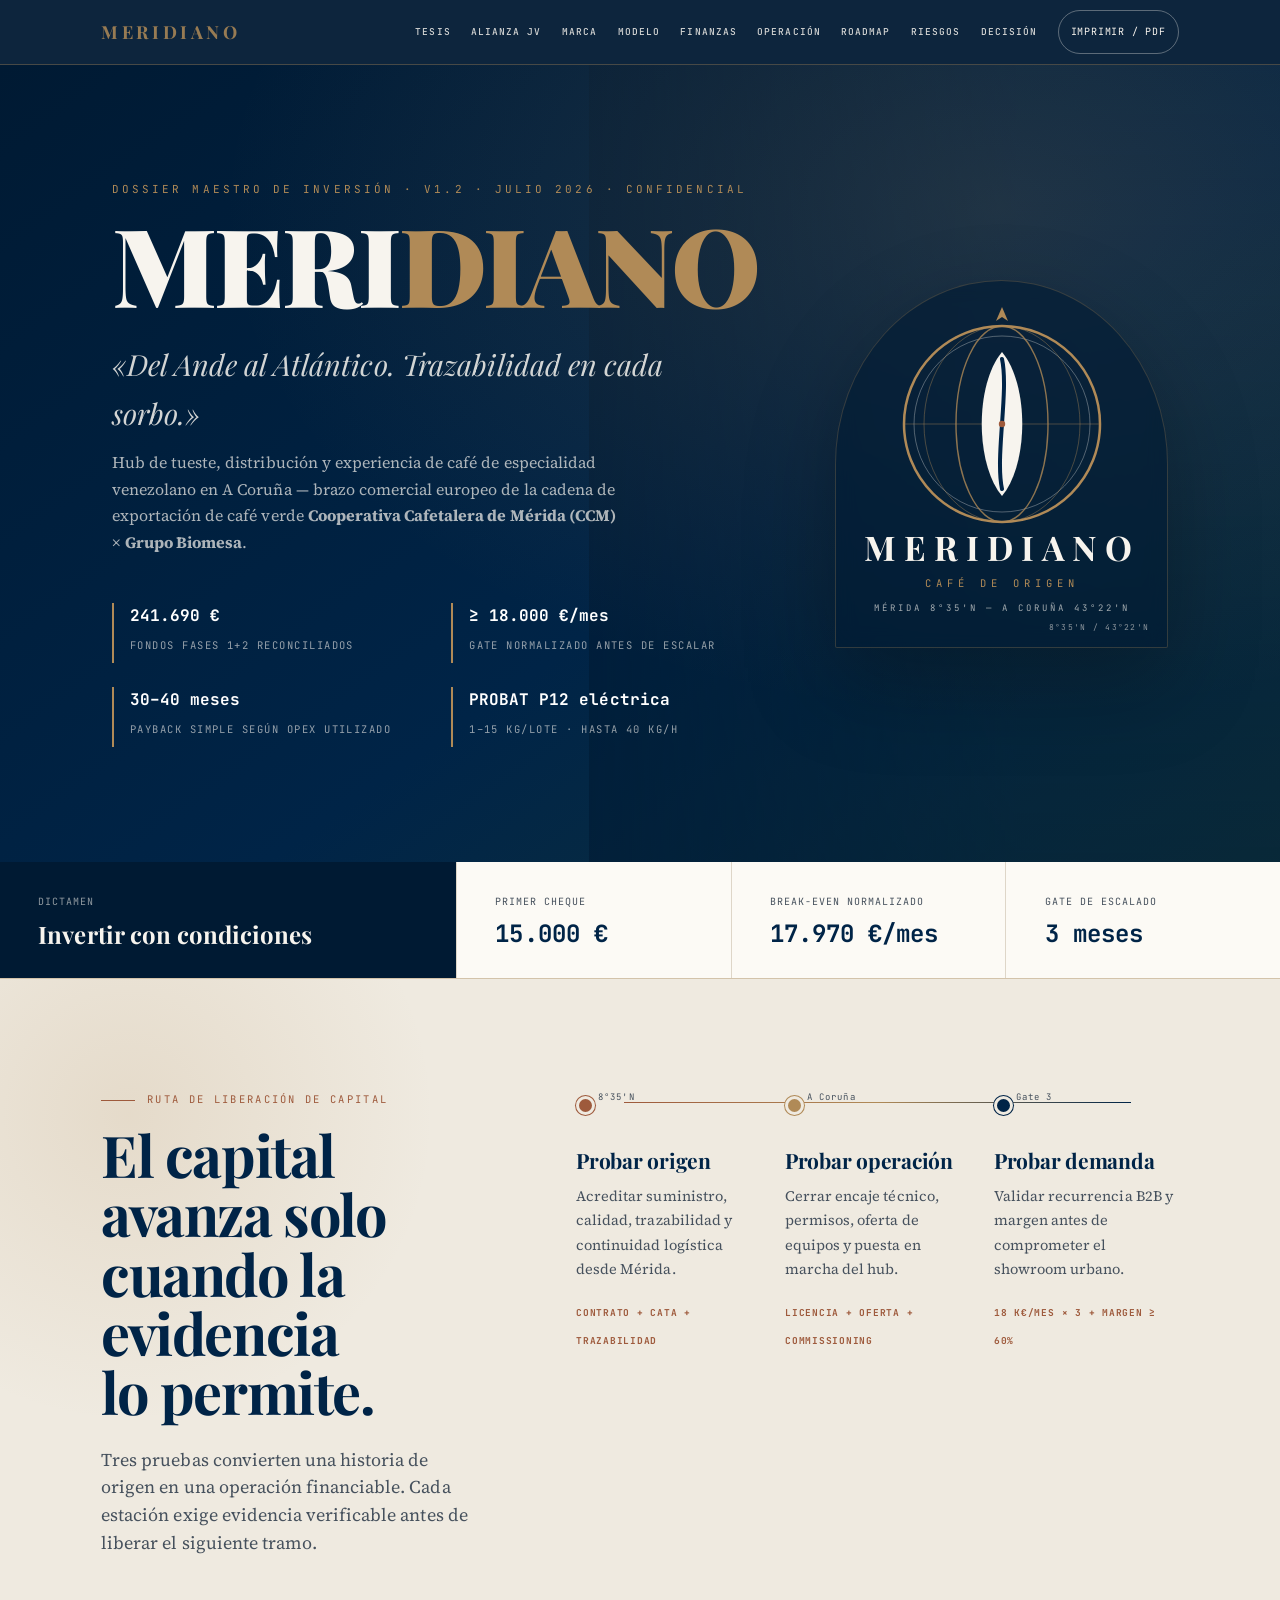
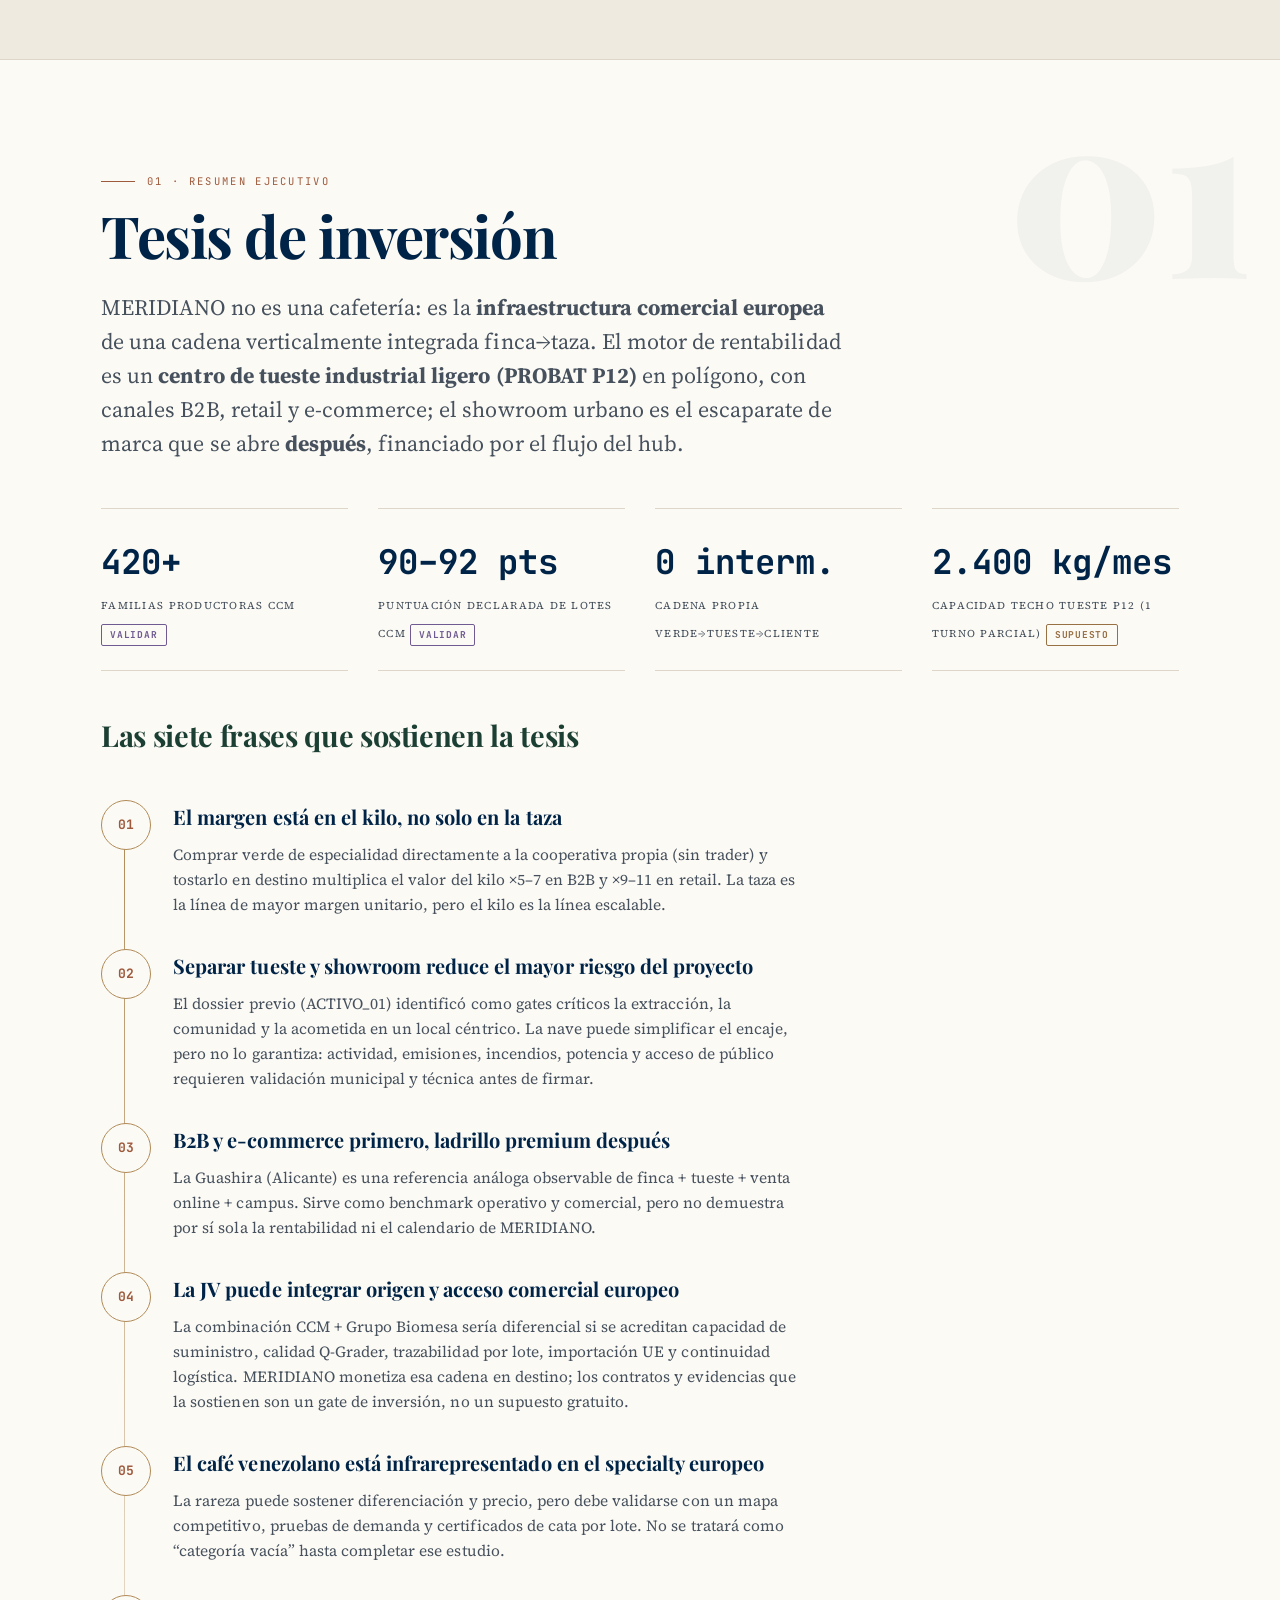
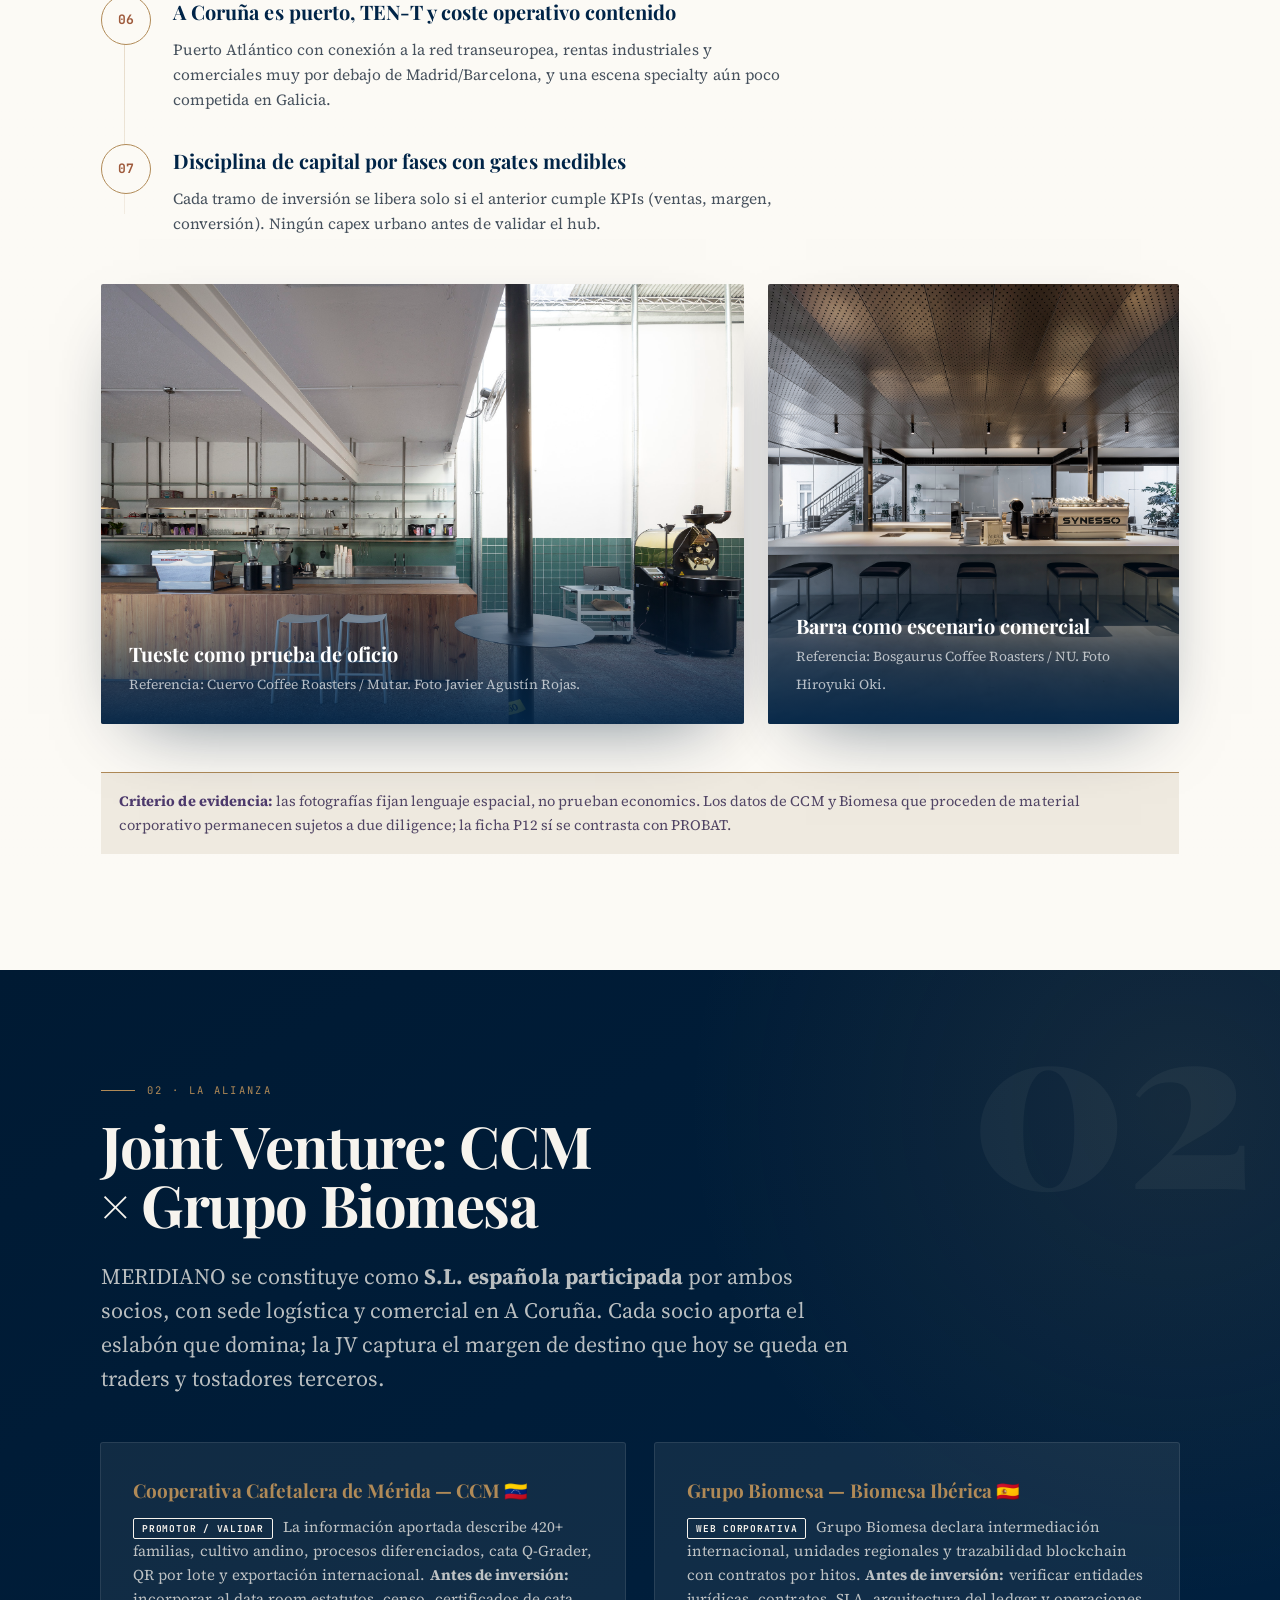
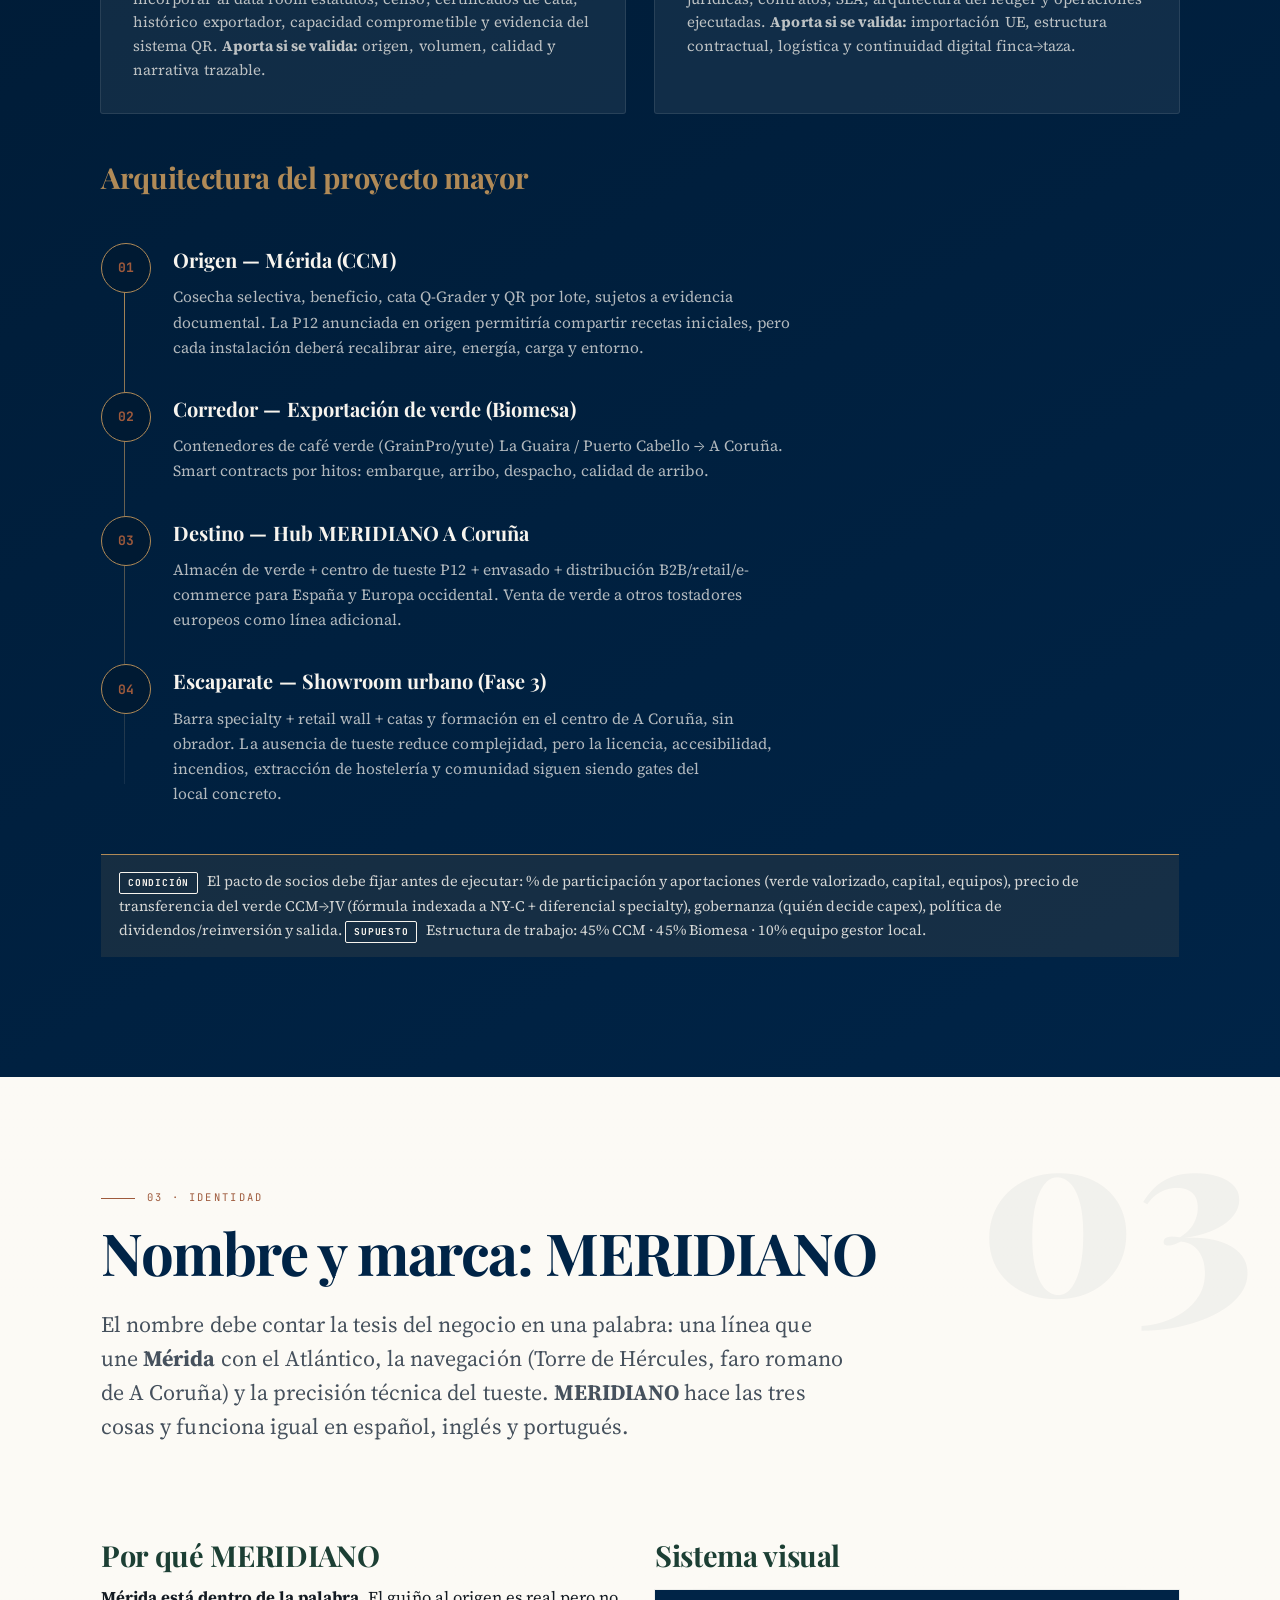
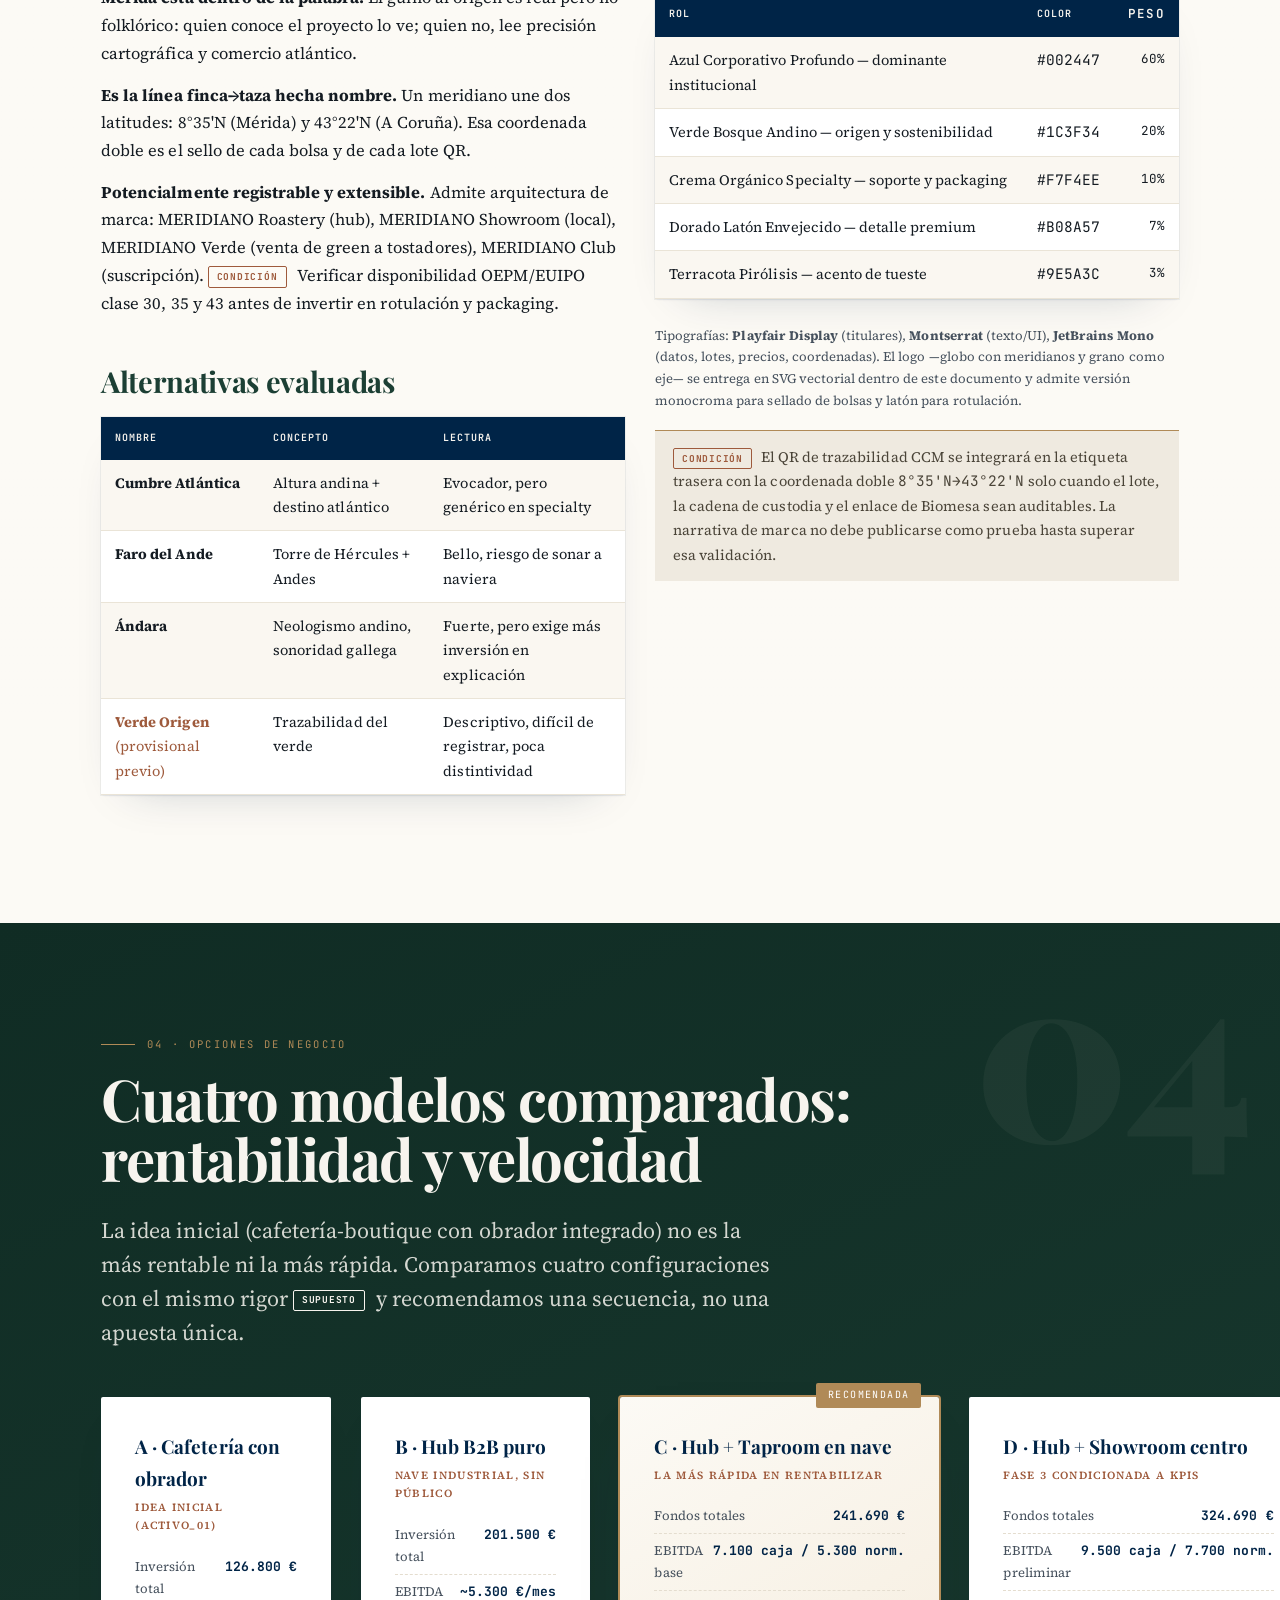
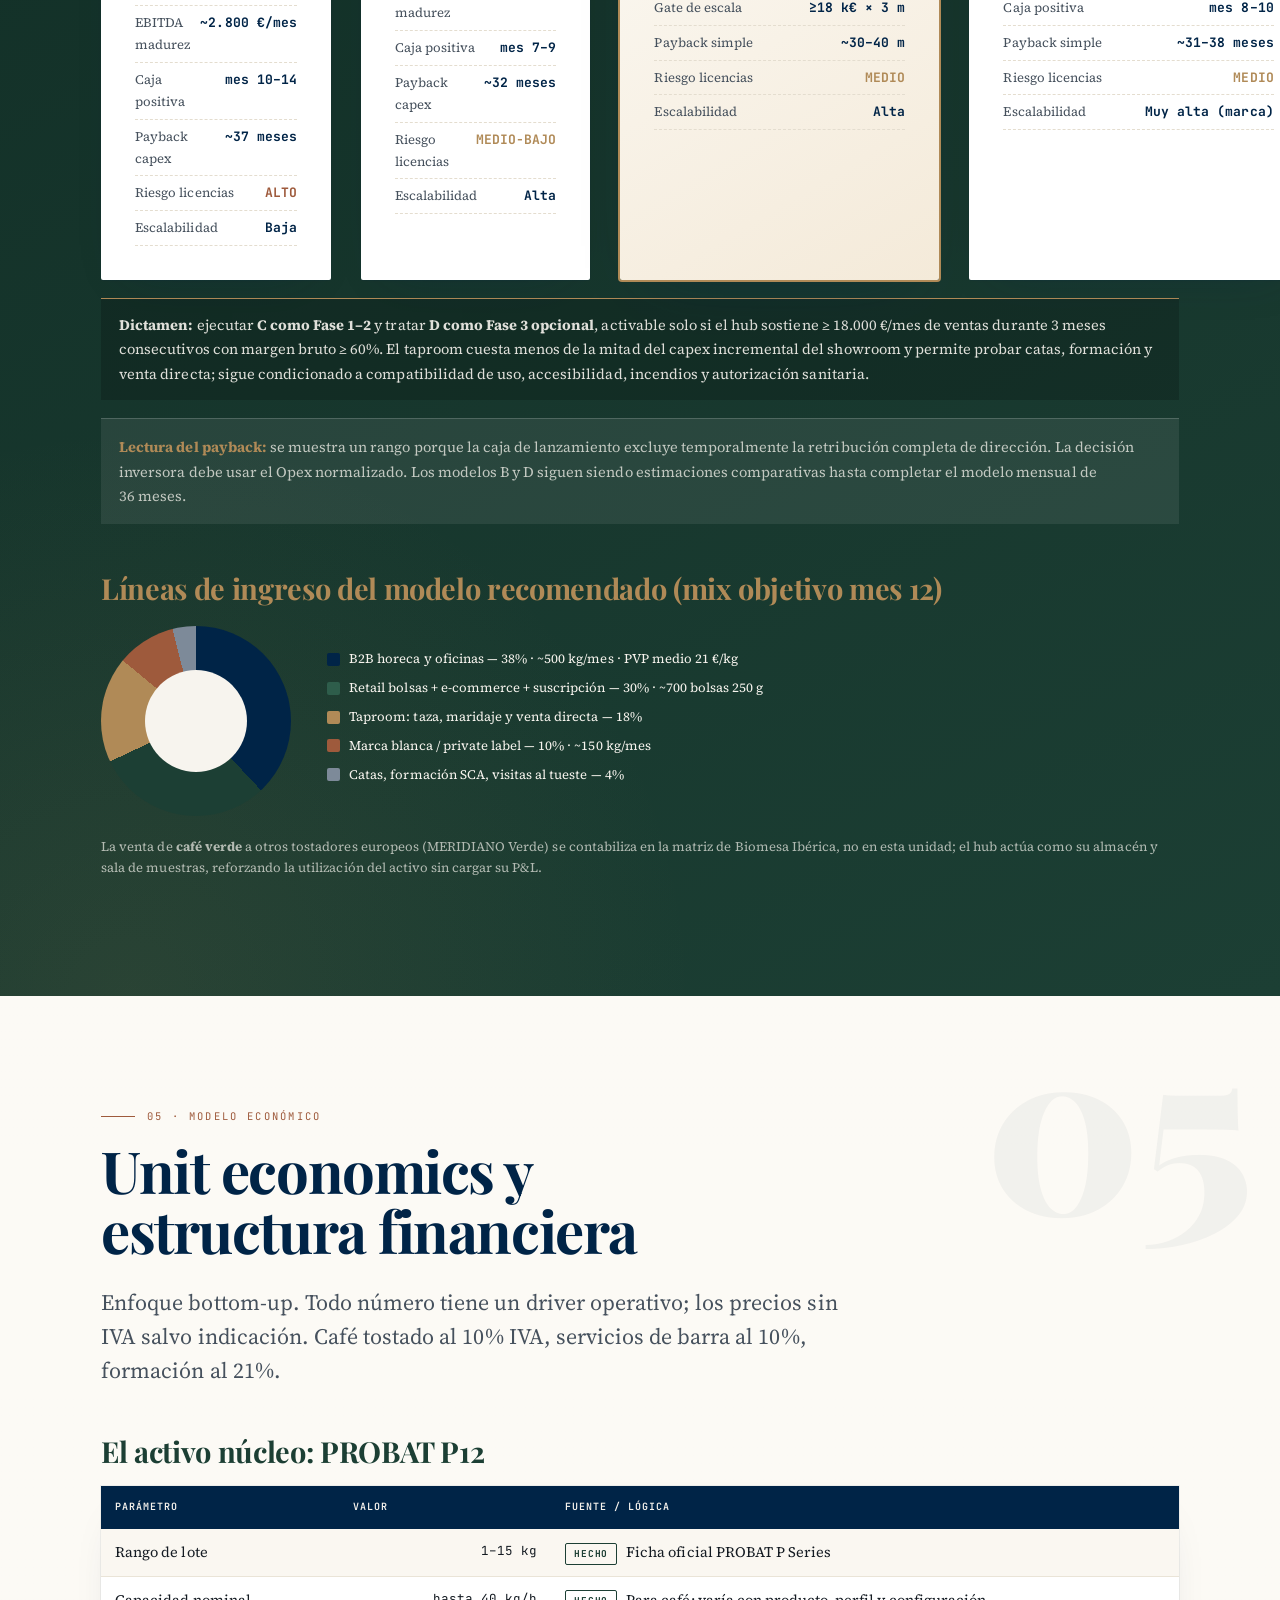
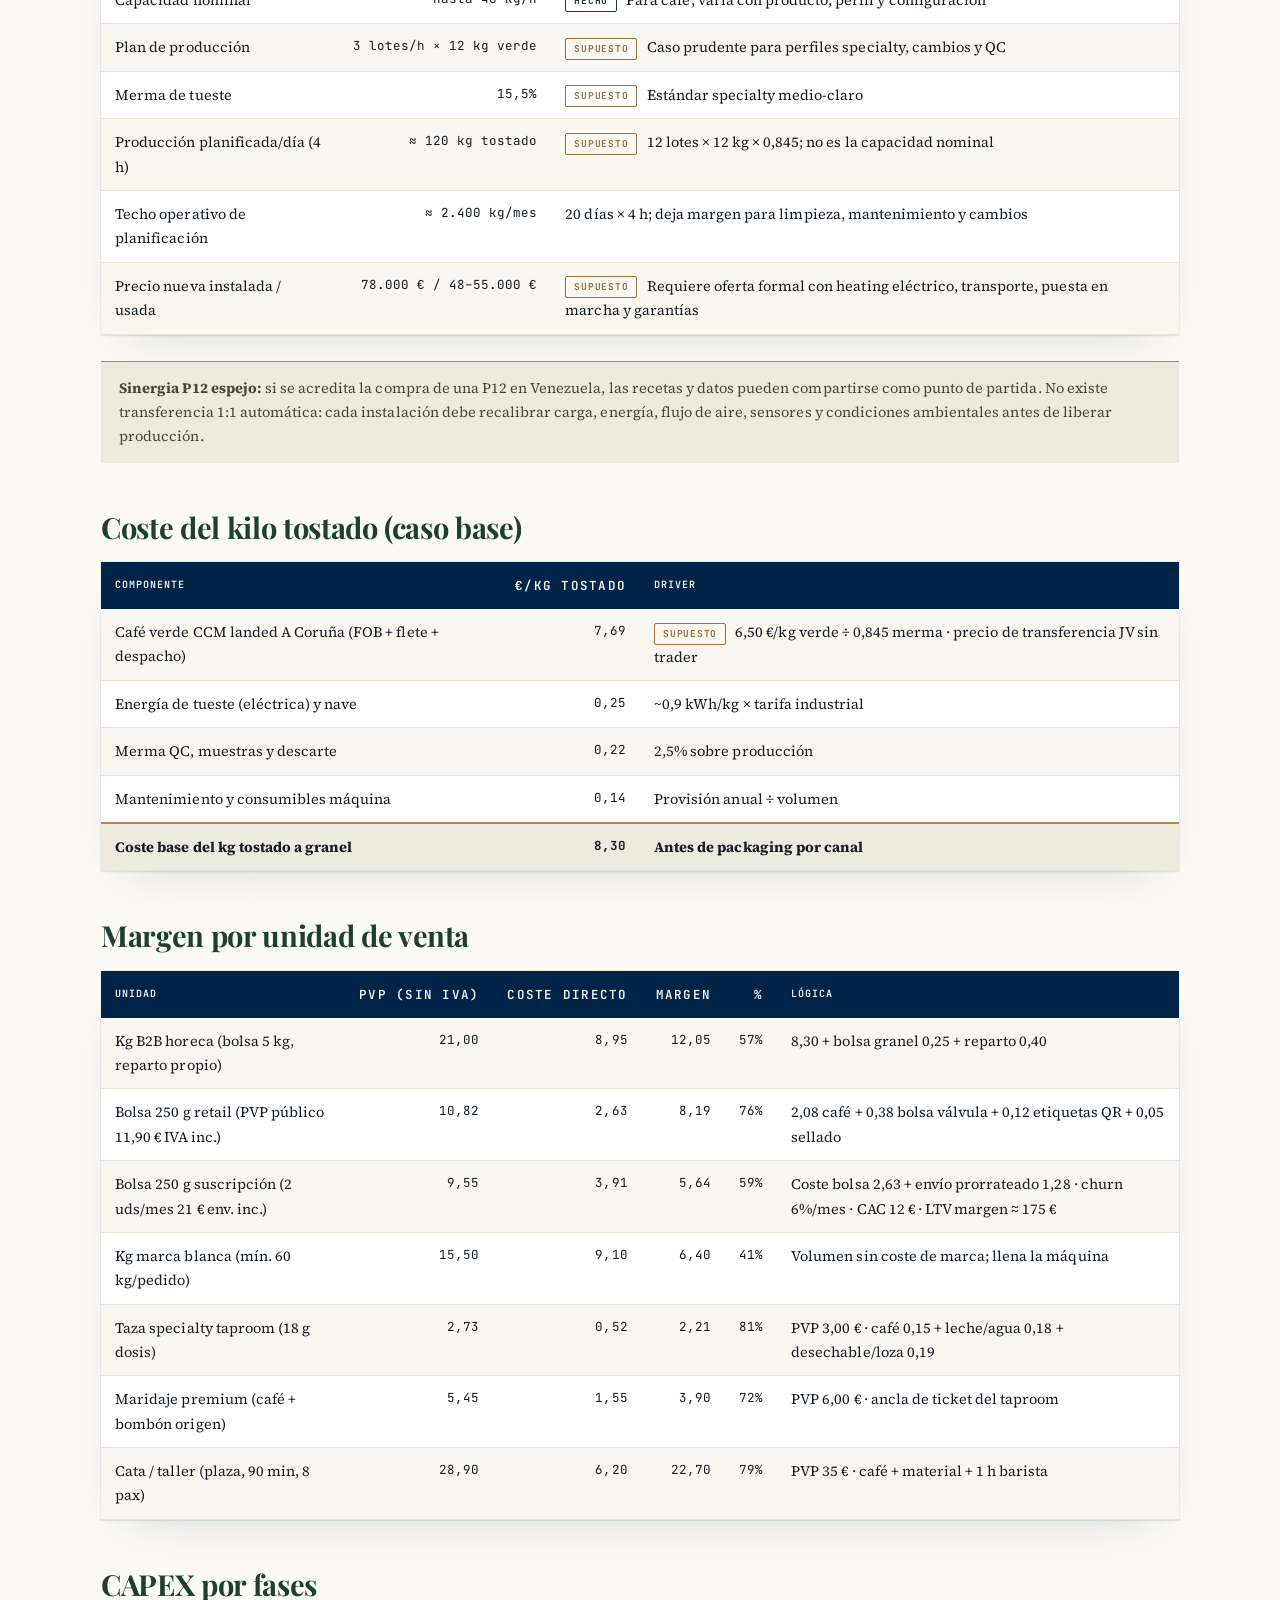
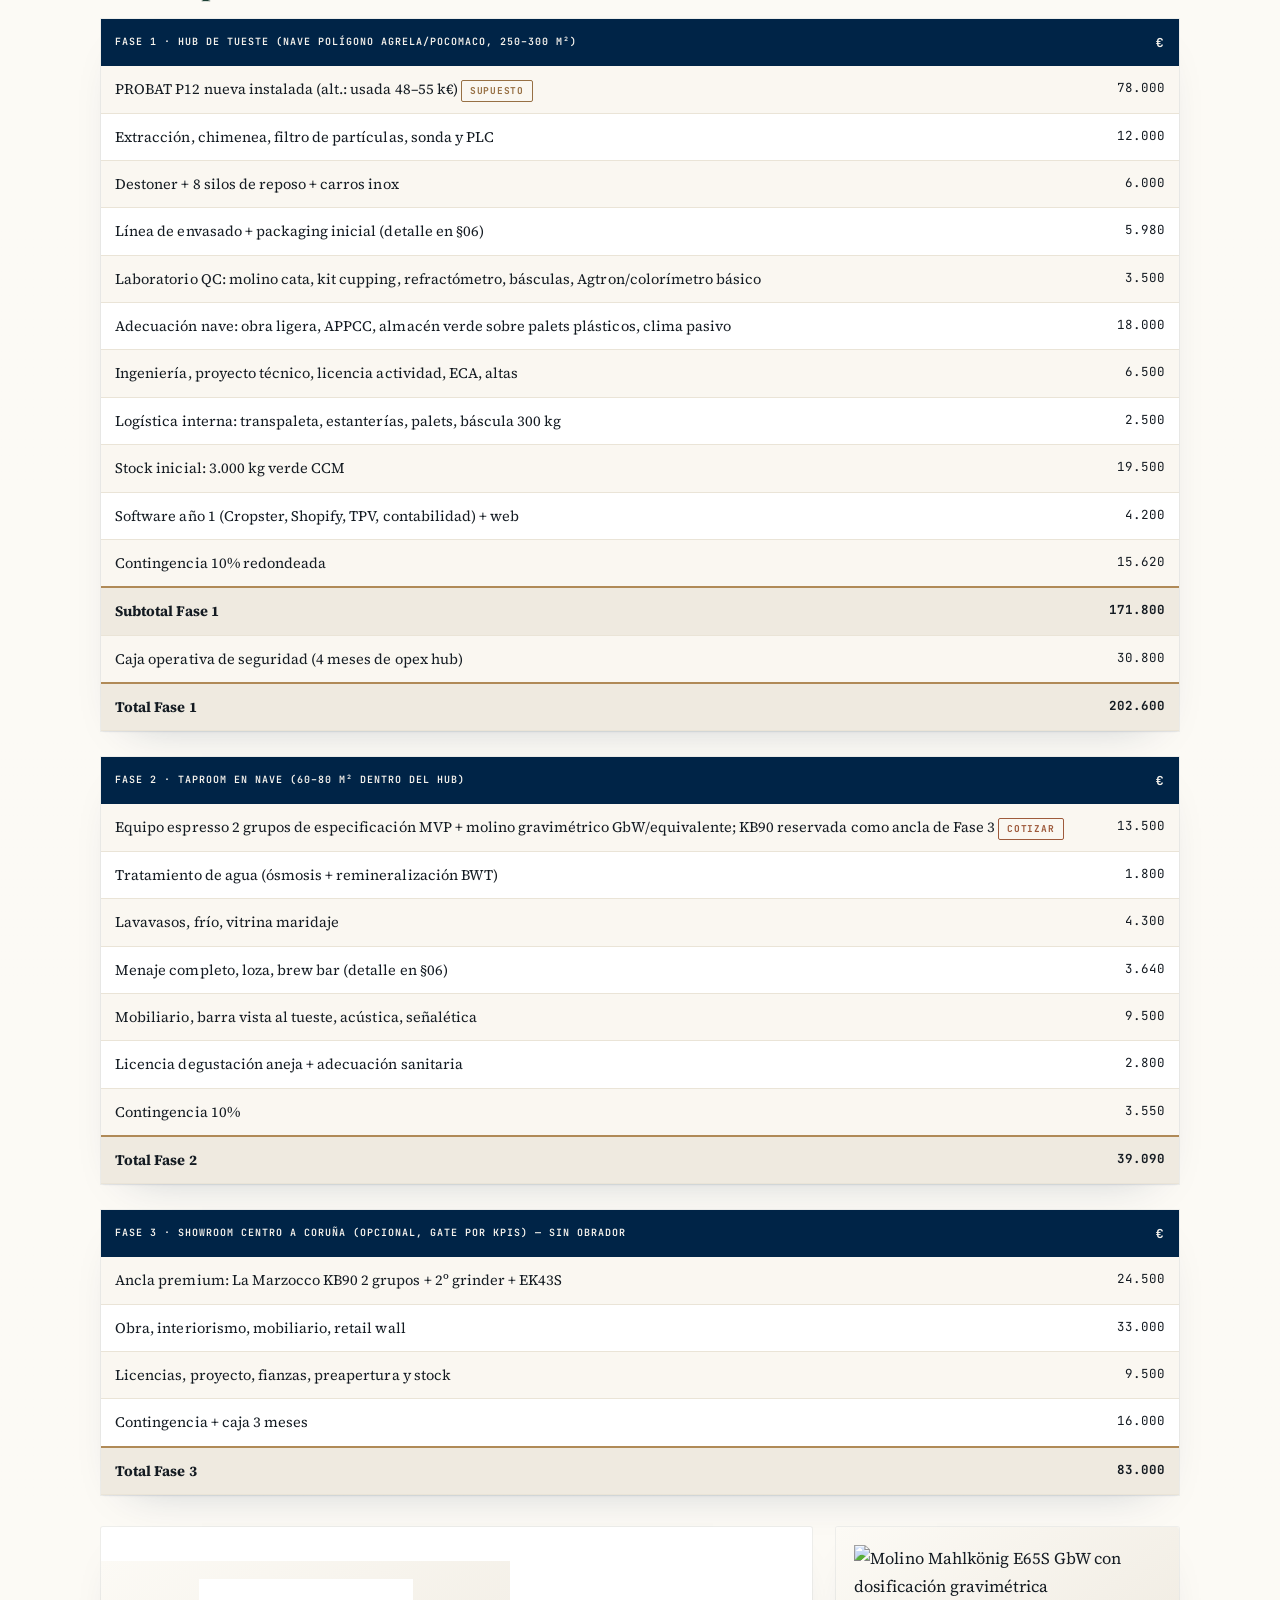
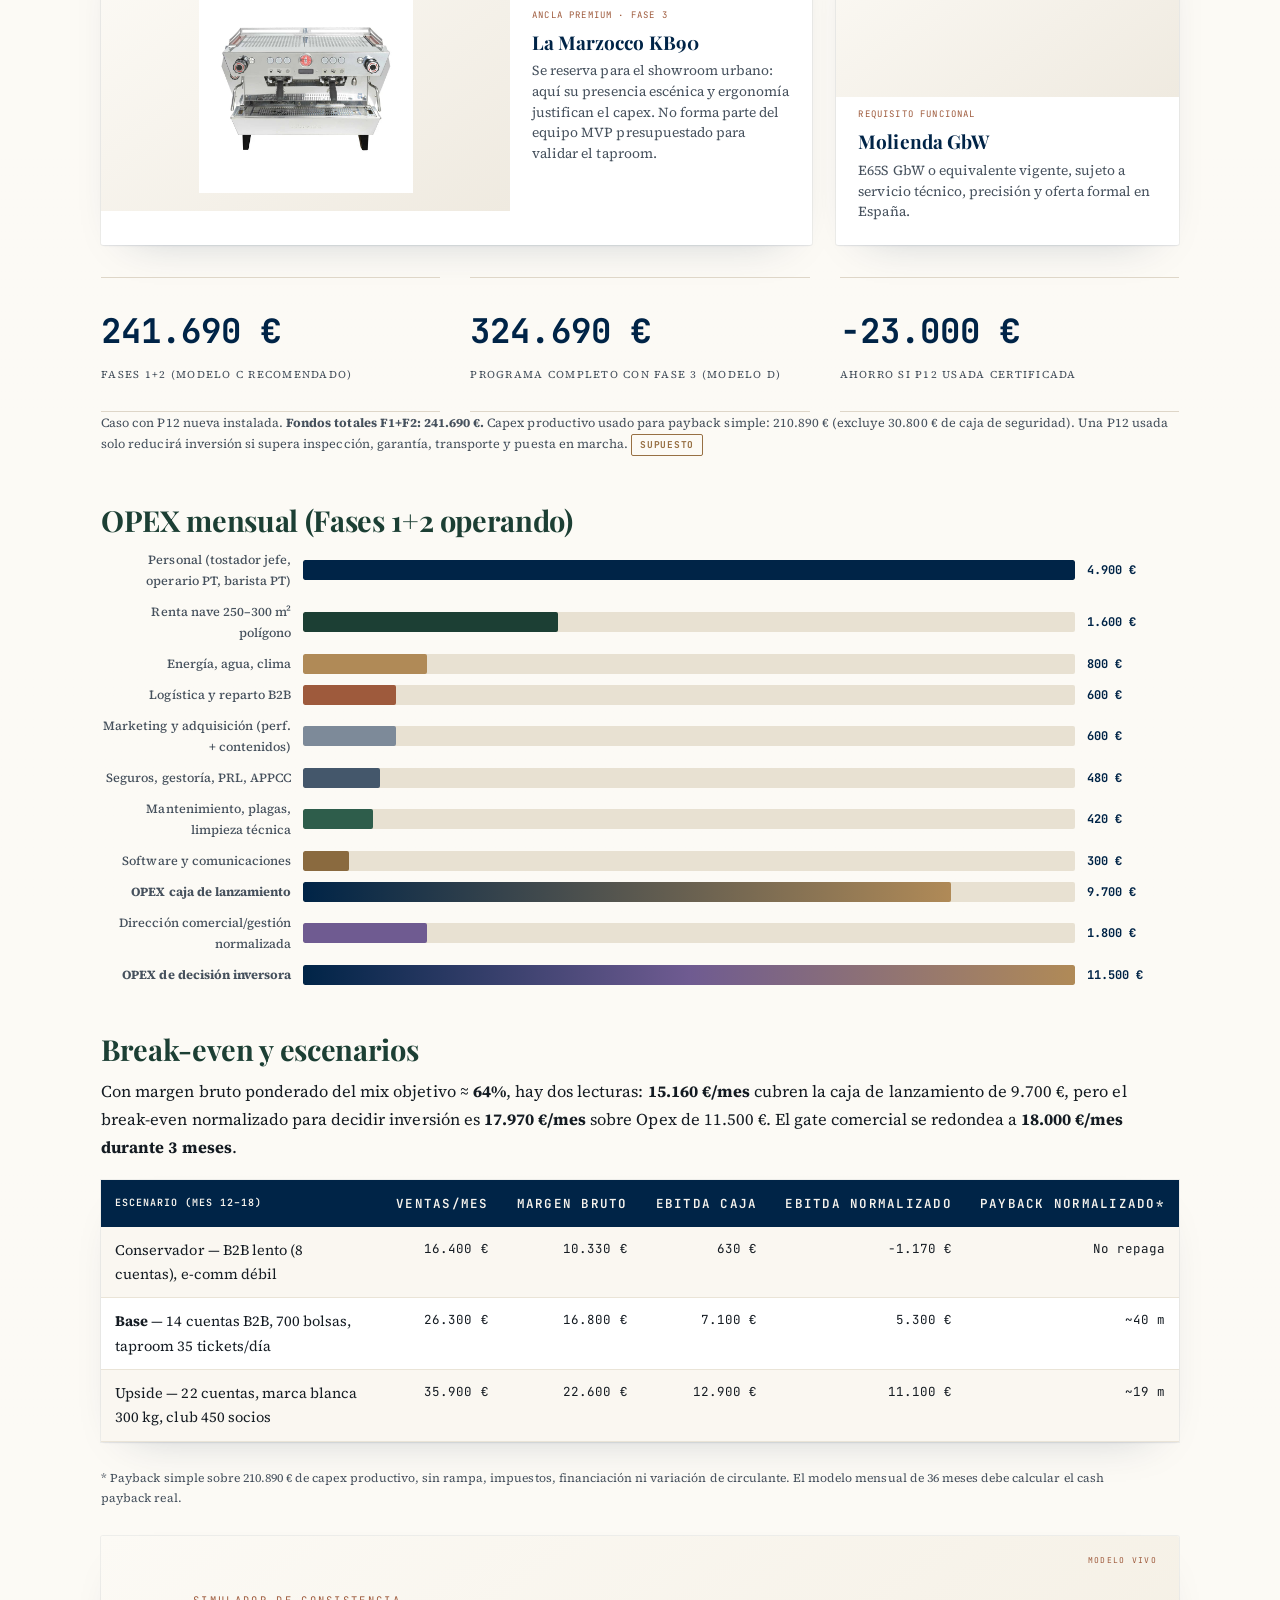
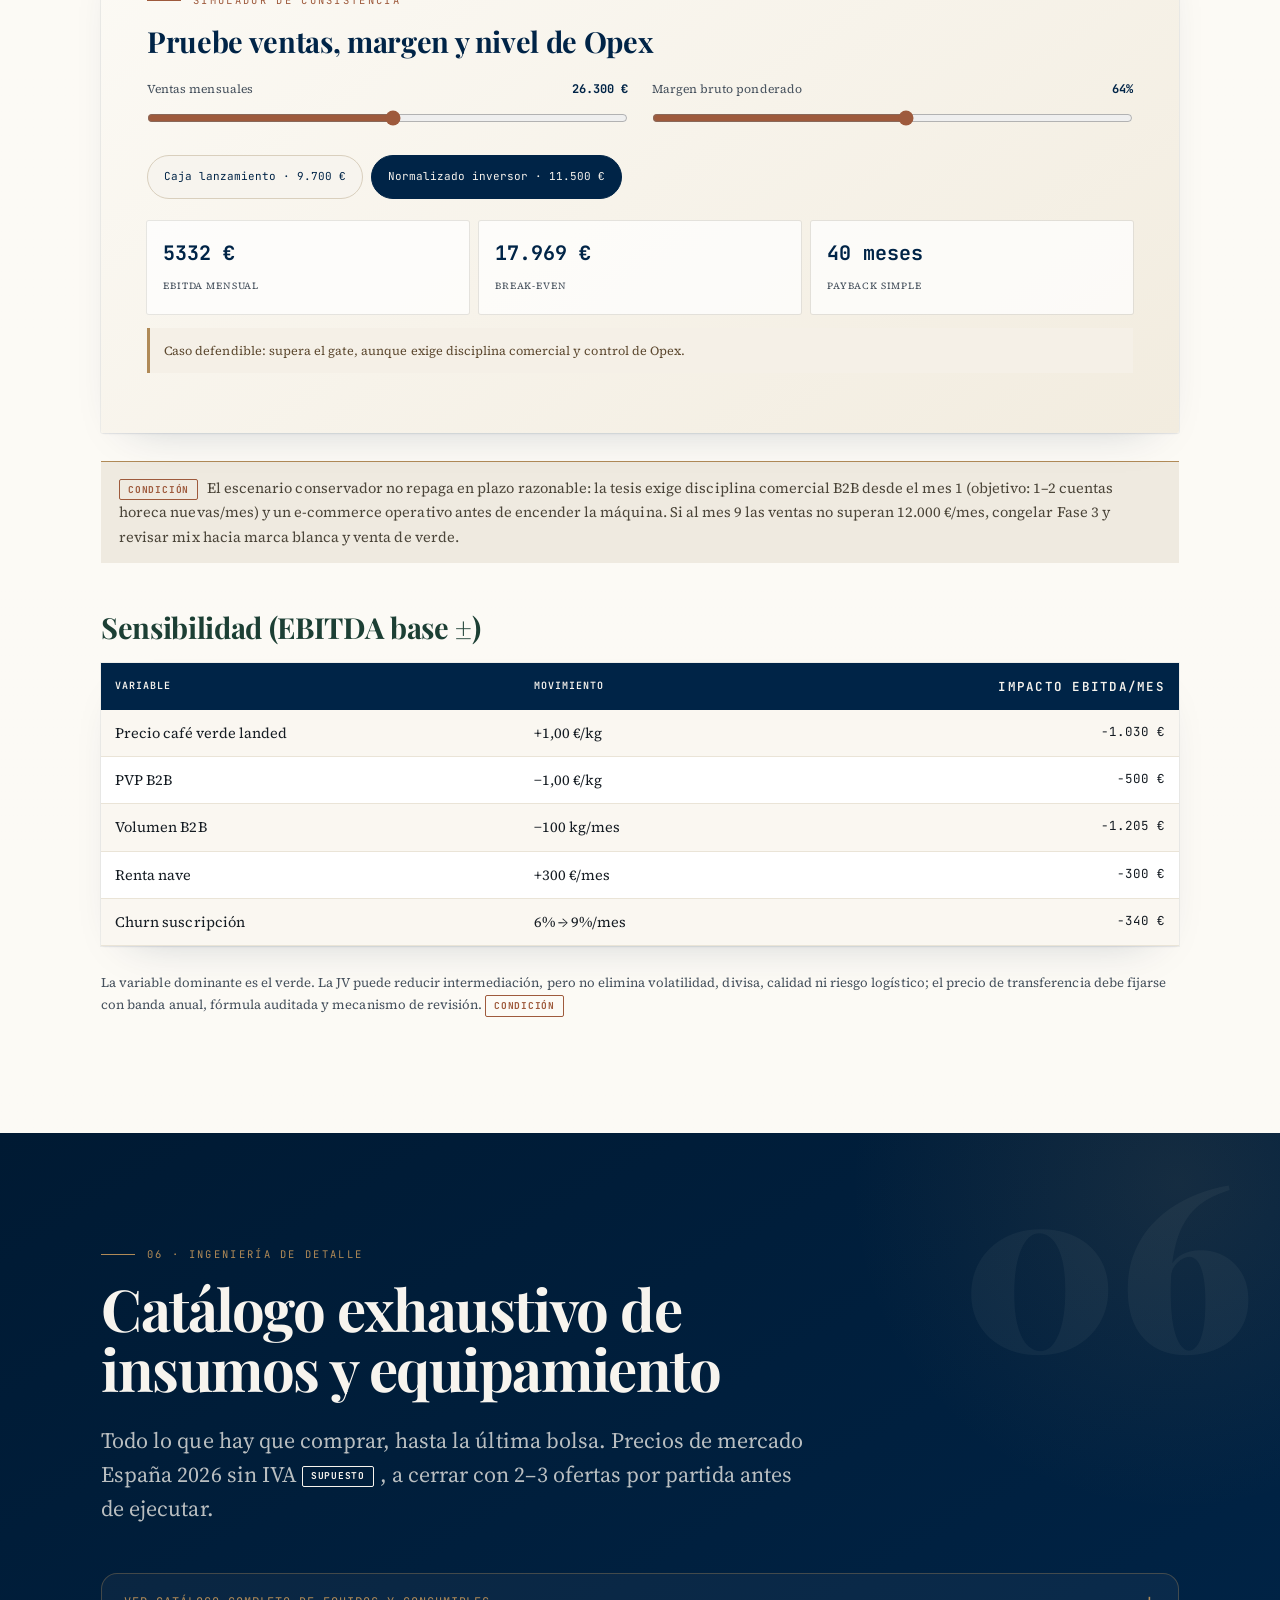
==== commit d5a025c4: "Update image paths in index.html" ====
--- a/index.html
+++ b/index.html
@@ -37,7 +37,7 @@
 .print-button:active{transform:scale(.97)}
 /* ---------- HERO ---------- */
 .hero{background:linear-gradient(160deg,var(--azul) 0%,#01315e 55%,var(--verde) 130%);color:var(--crema);padding:90px 0 80px;position:relative;overflow:hidden}
-.hero::before{content:"";position:absolute;inset:0 0 0 52%;background:linear-gradient(90deg,var(--azul),transparent 45%),linear-gradient(0deg,rgba(0,36,71,.72),rgba(0,36,71,.15)),url('modelo-negocio-cafe-lujo-assets/hero-granos.jpg') center/cover;opacity:.48}
+.hero::before{content:"";position:absolute;inset:0 0 0 52%;background:linear-gradient(90deg,var(--azul),transparent 45%),linear-gradient(0deg,rgba(0,36,71,.72),rgba(0,36,71,.15)),url('hero-granos.jpg') center/cover;opacity:.48}
 .hero::after{content:"";position:absolute;inset:0;background:radial-gradient(ellipse at 78% 18%,rgba(176,138,87,.18),transparent 55%)}
 .hero .wrap{position:relative;z-index:2;display:grid;grid-template-columns:1.25fr .75fr;gap:48px;align-items:center}
 .kicker{font-family:'JetBrains Mono',monospace;font-size:11px;letter-spacing:.28em;text-transform:uppercase;color:var(--laton);margin-bottom:18px}
@@ -290,8 +290,8 @@
     <div class="step"><div><h4>Disciplina de capital por fases con gates medibles</h4><p>Cada tramo de inversión se libera solo si el anterior cumple KPIs (ventas, margen, conversión). Ningún capex urbano antes de validar el hub.</p></div></div>
   </div>
   <div class="visual-proof">
-    <figure class="visual-card"><img src="modelo-negocio-cafe-lujo-assets/ref-cuervo-roasters.jpg" alt="Tostador visible integrado en una cafetería" width="2000" height="1333" loading="lazy" decoding="async"><figcaption><b>Tueste como prueba de oficio</b><small>Referencia: Cuervo Coffee Roasters / Mutar. Foto Javier Agustín Rojas.</small></figcaption></figure>
-    <figure class="visual-card"><img src="modelo-negocio-cafe-lujo-assets/ref-bosgaurus-stage.jpg" alt="Barra de café diseñada como escenario" width="2000" height="1334" loading="lazy" decoding="async"><figcaption><b>Barra como escenario comercial</b><small>Referencia: Bosgaurus Coffee Roasters / NU. Foto Hiroyuki Oki.</small></figcaption></figure>
+    <figure class="visual-card"><img src="ref-cuervo-roasters.jpg" alt="Tostador visible integrado en una cafetería" width="2000" height="1333" loading="lazy" decoding="async"><figcaption><b>Tueste como prueba de oficio</b><small>Referencia: Cuervo Coffee Roasters / Mutar. Foto Javier Agustín Rojas.</small></figcaption></figure>
+    <figure class="visual-card"><img src="ref-bosgaurus-stage.jpg" alt="Barra de café diseñada como escenario" width="2000" height="1334" loading="lazy" decoding="async"><figcaption><b>Barra como escenario comercial</b><small>Referencia: Bosgaurus Coffee Roasters / NU. Foto Hiroyuki Oki.</small></figcaption></figure>
   </div>
   <p class="source-caveat"><b>Criterio de evidencia:</b> las fotografías fijan lenguaje espacial, no prueban economics. Los datos de CCM y Biomesa que proceden de material corporativo permanecen sujetos a due diligence; la ficha P12 sí se contrasta con PROBAT.</p>
 </div></section>
@@ -511,7 +511,7 @@
   </table>
   <div class="equipment-proof" id="maquinaria" aria-label="Referencias de maquinaria de barra">
     <figure class="equipment-item">
-      <img src="modelo-negocio-cafe-lujo-assets/kb90.webp" alt="Máquina de espresso La Marzocco KB90 de dos grupos" width="800" height="800" loading="lazy" decoding="async">
+      <img src="kb90.webp" alt="Máquina de espresso La Marzocco KB90 de dos grupos" width="800" height="800" loading="lazy" decoding="async">
       <figcaption><span>Ancla premium · Fase 3</span><b>La Marzocco KB90</b><small>Se reserva para el showroom urbano: aquí su presencia escénica y ergonomía justifican el capex. No forma parte del equipo MVP presupuestado para validar el taproom.</small></figcaption>
     </figure>
     <figure class="equipment-item compact">
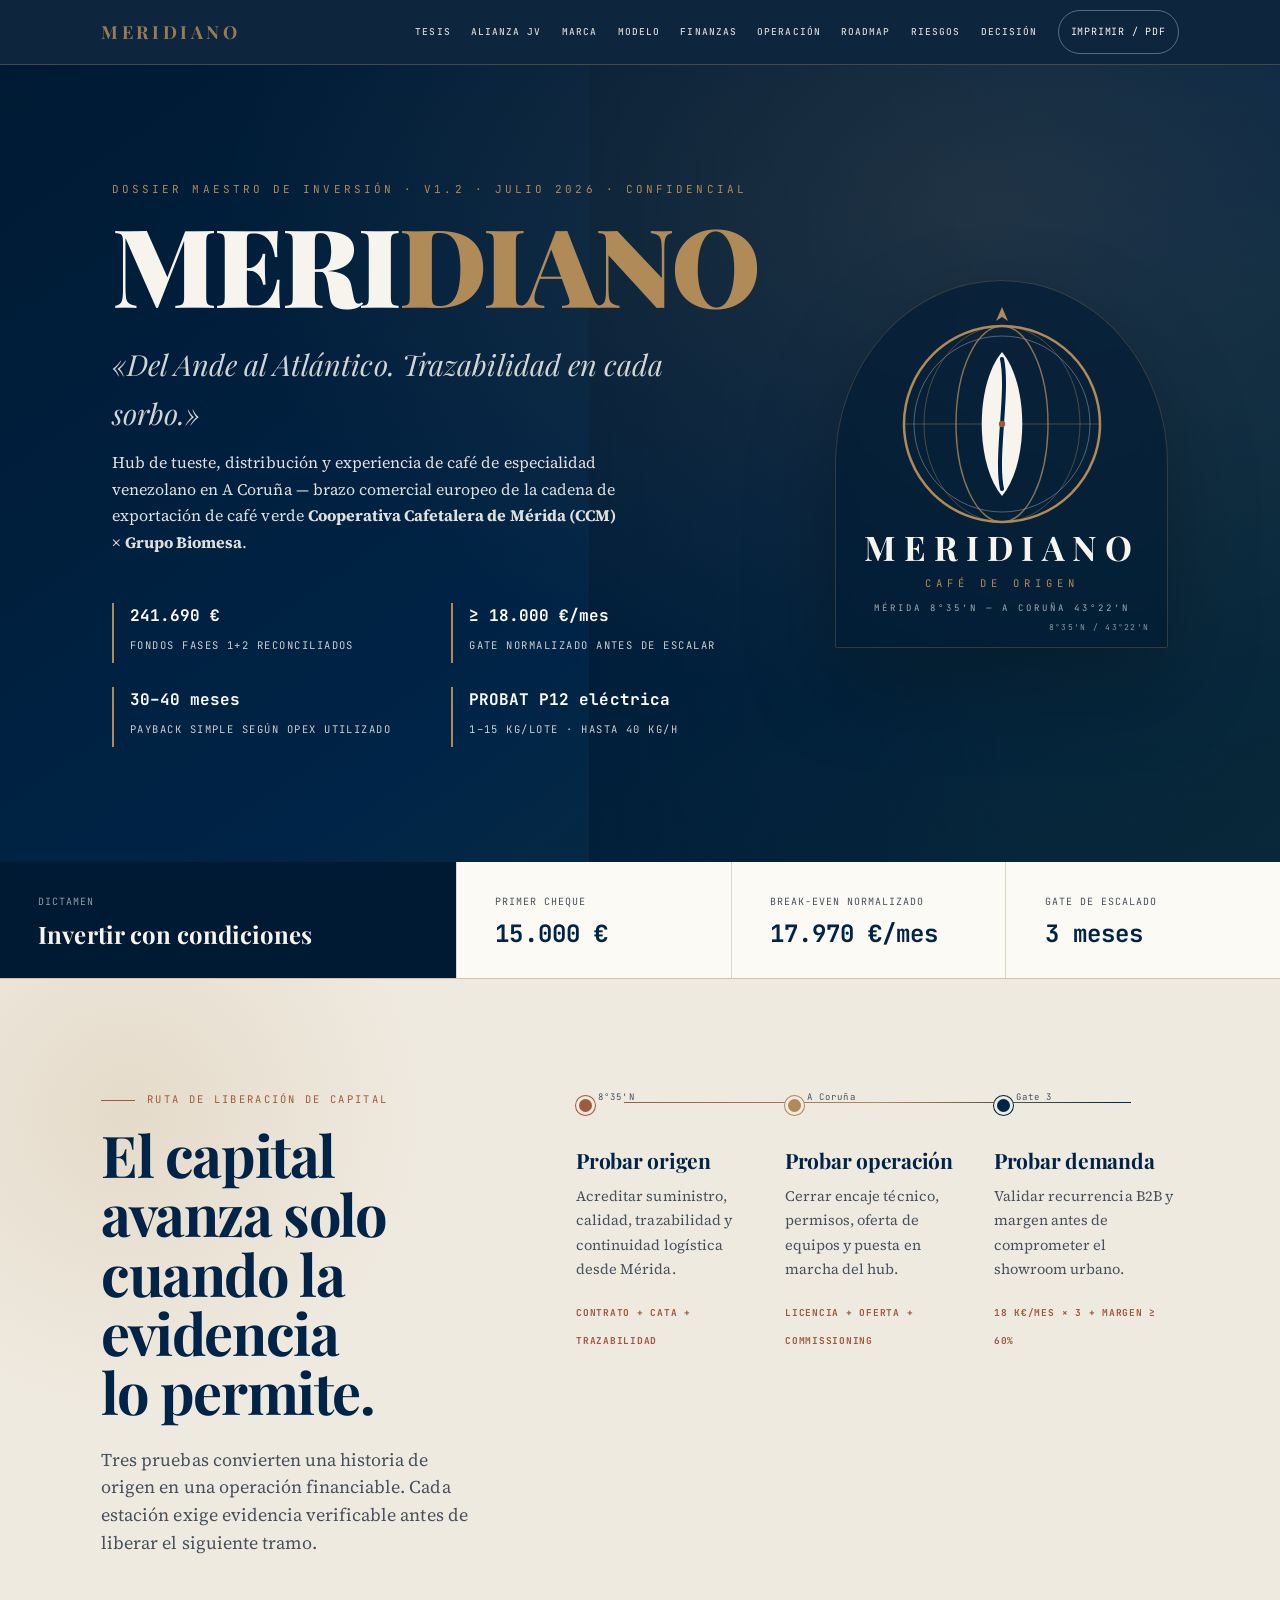
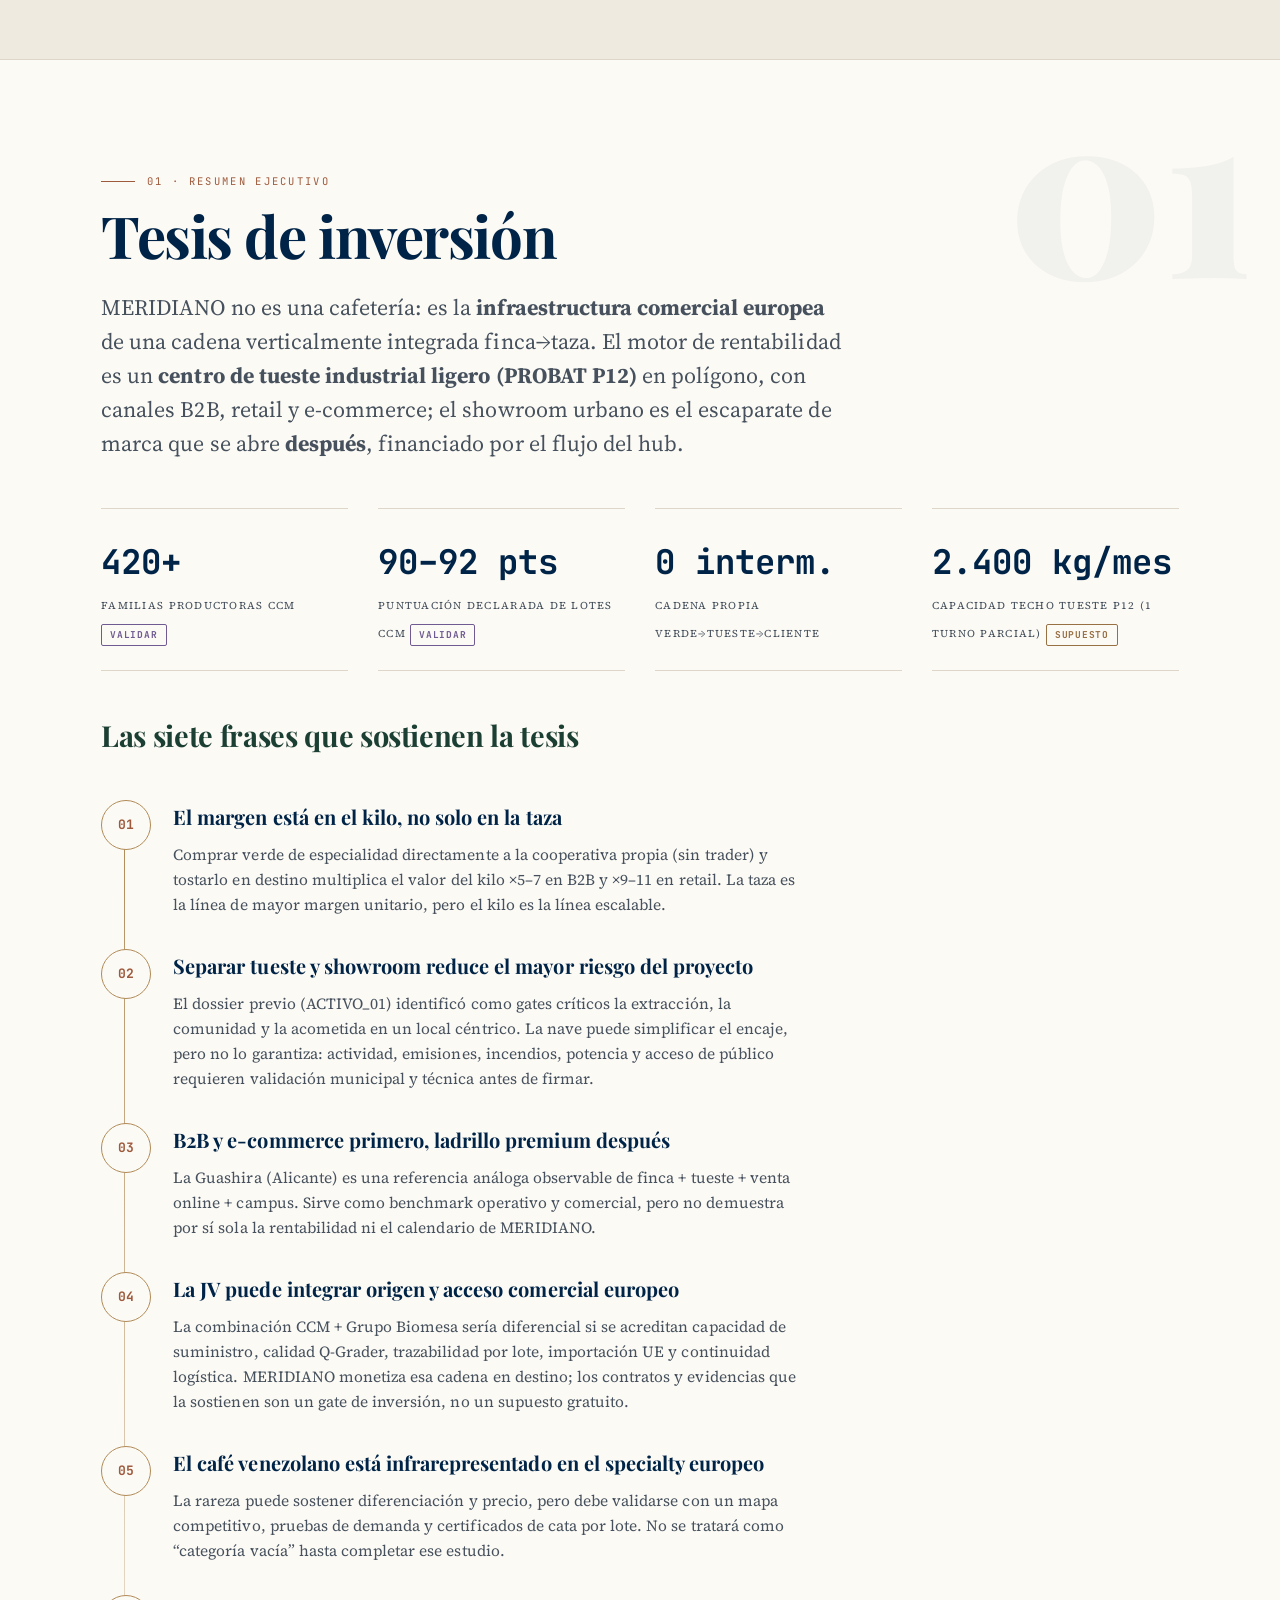
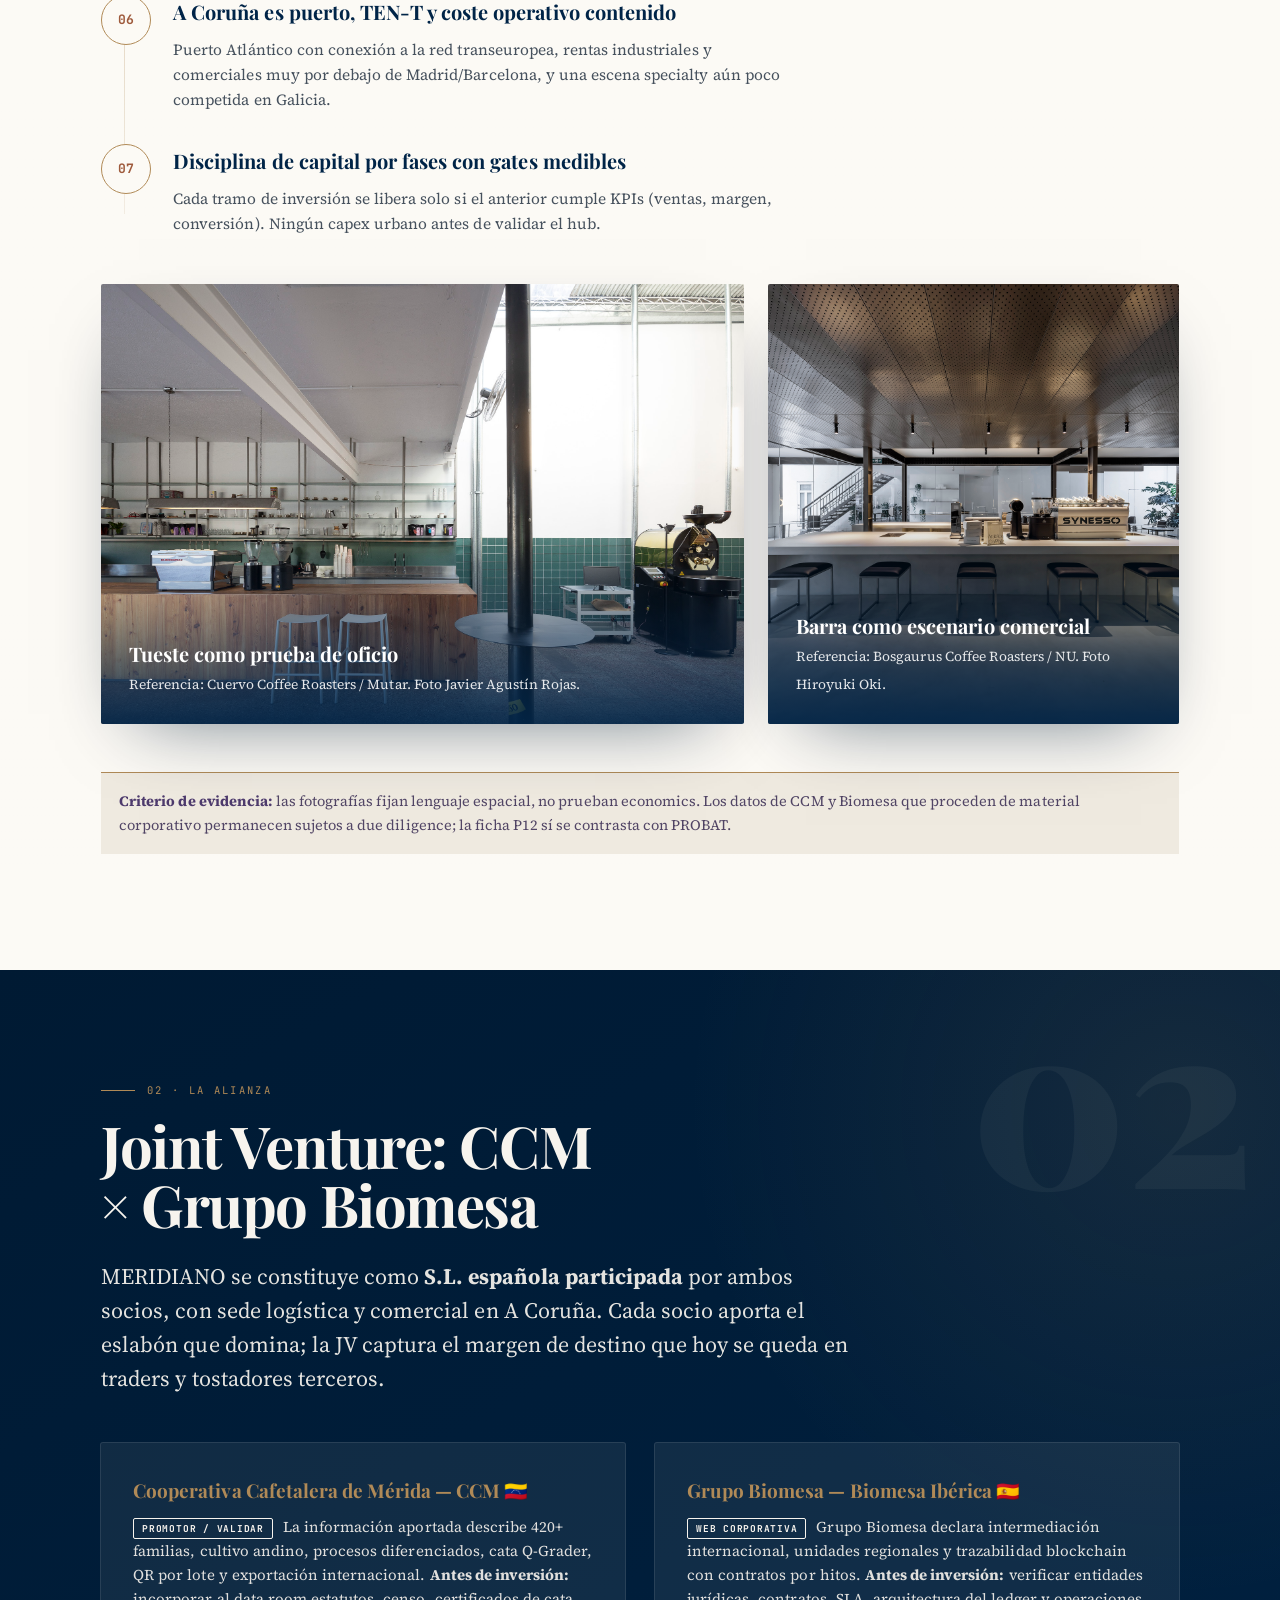
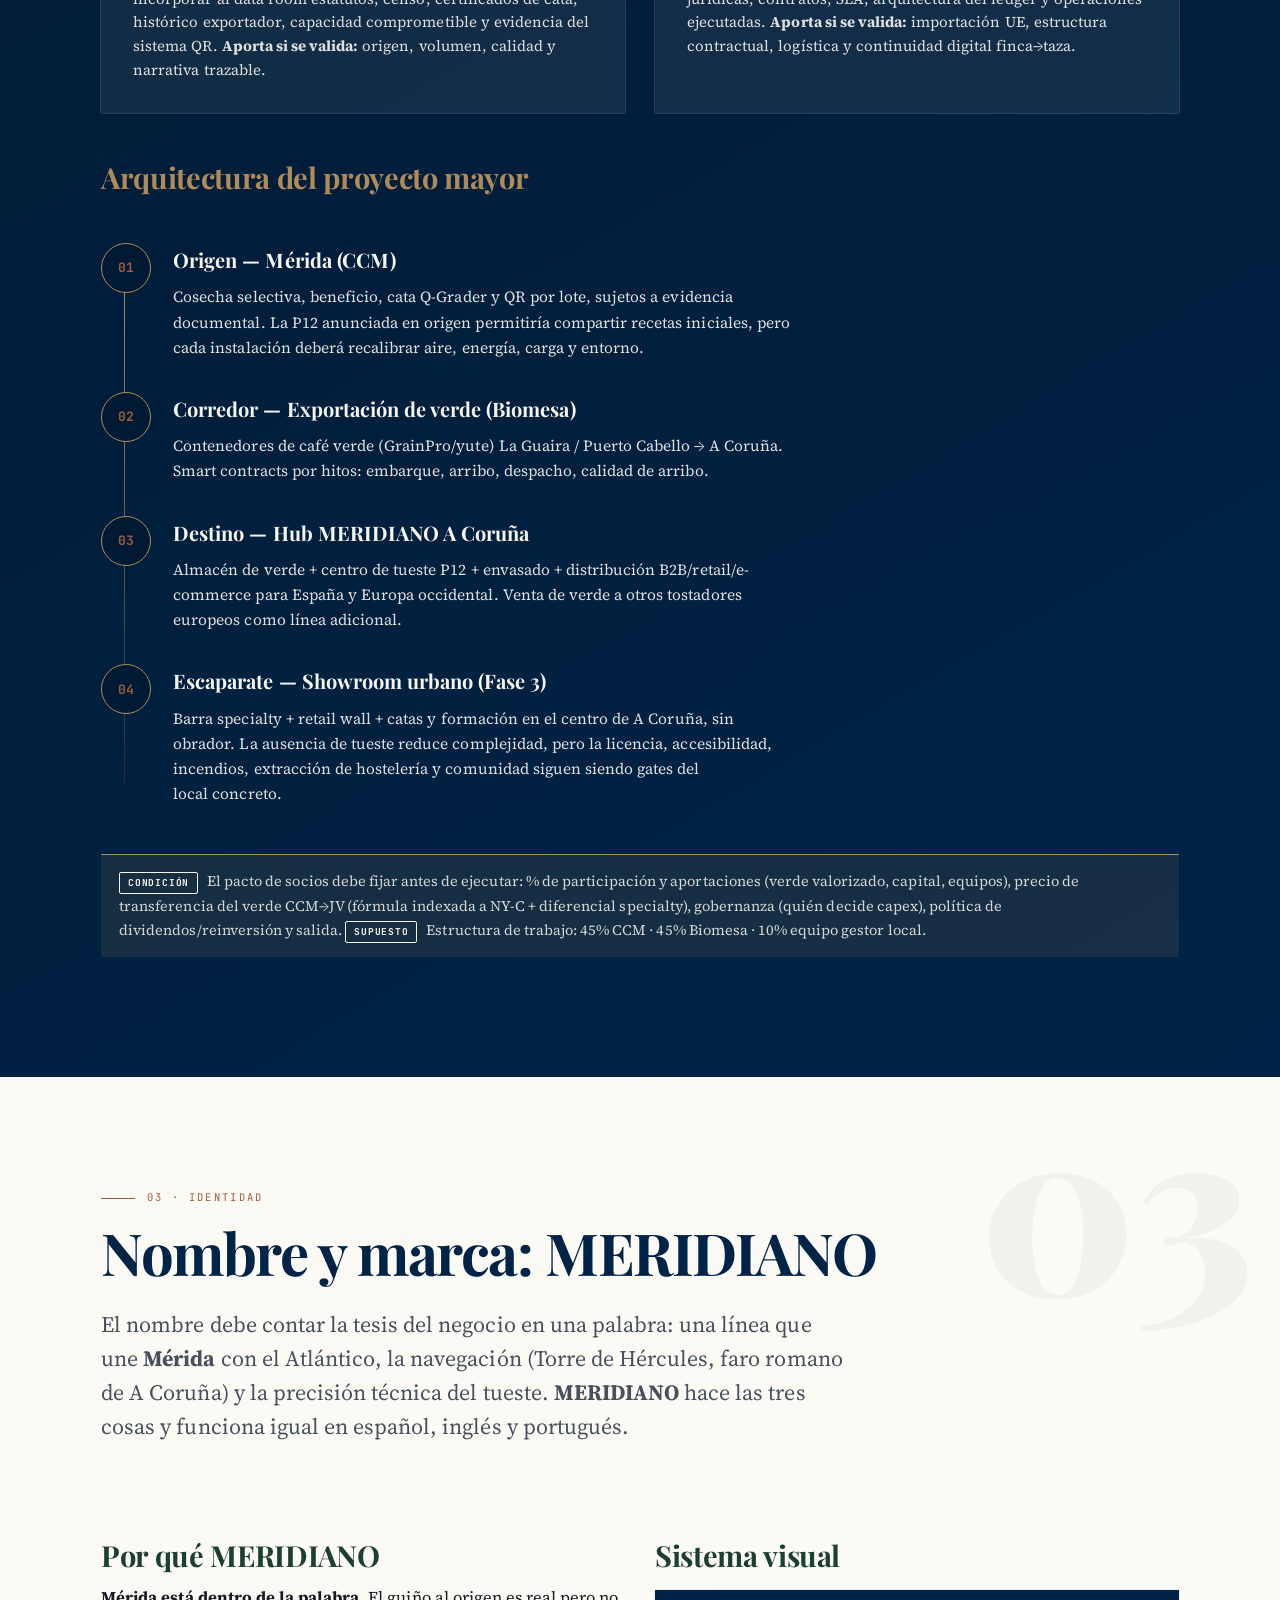
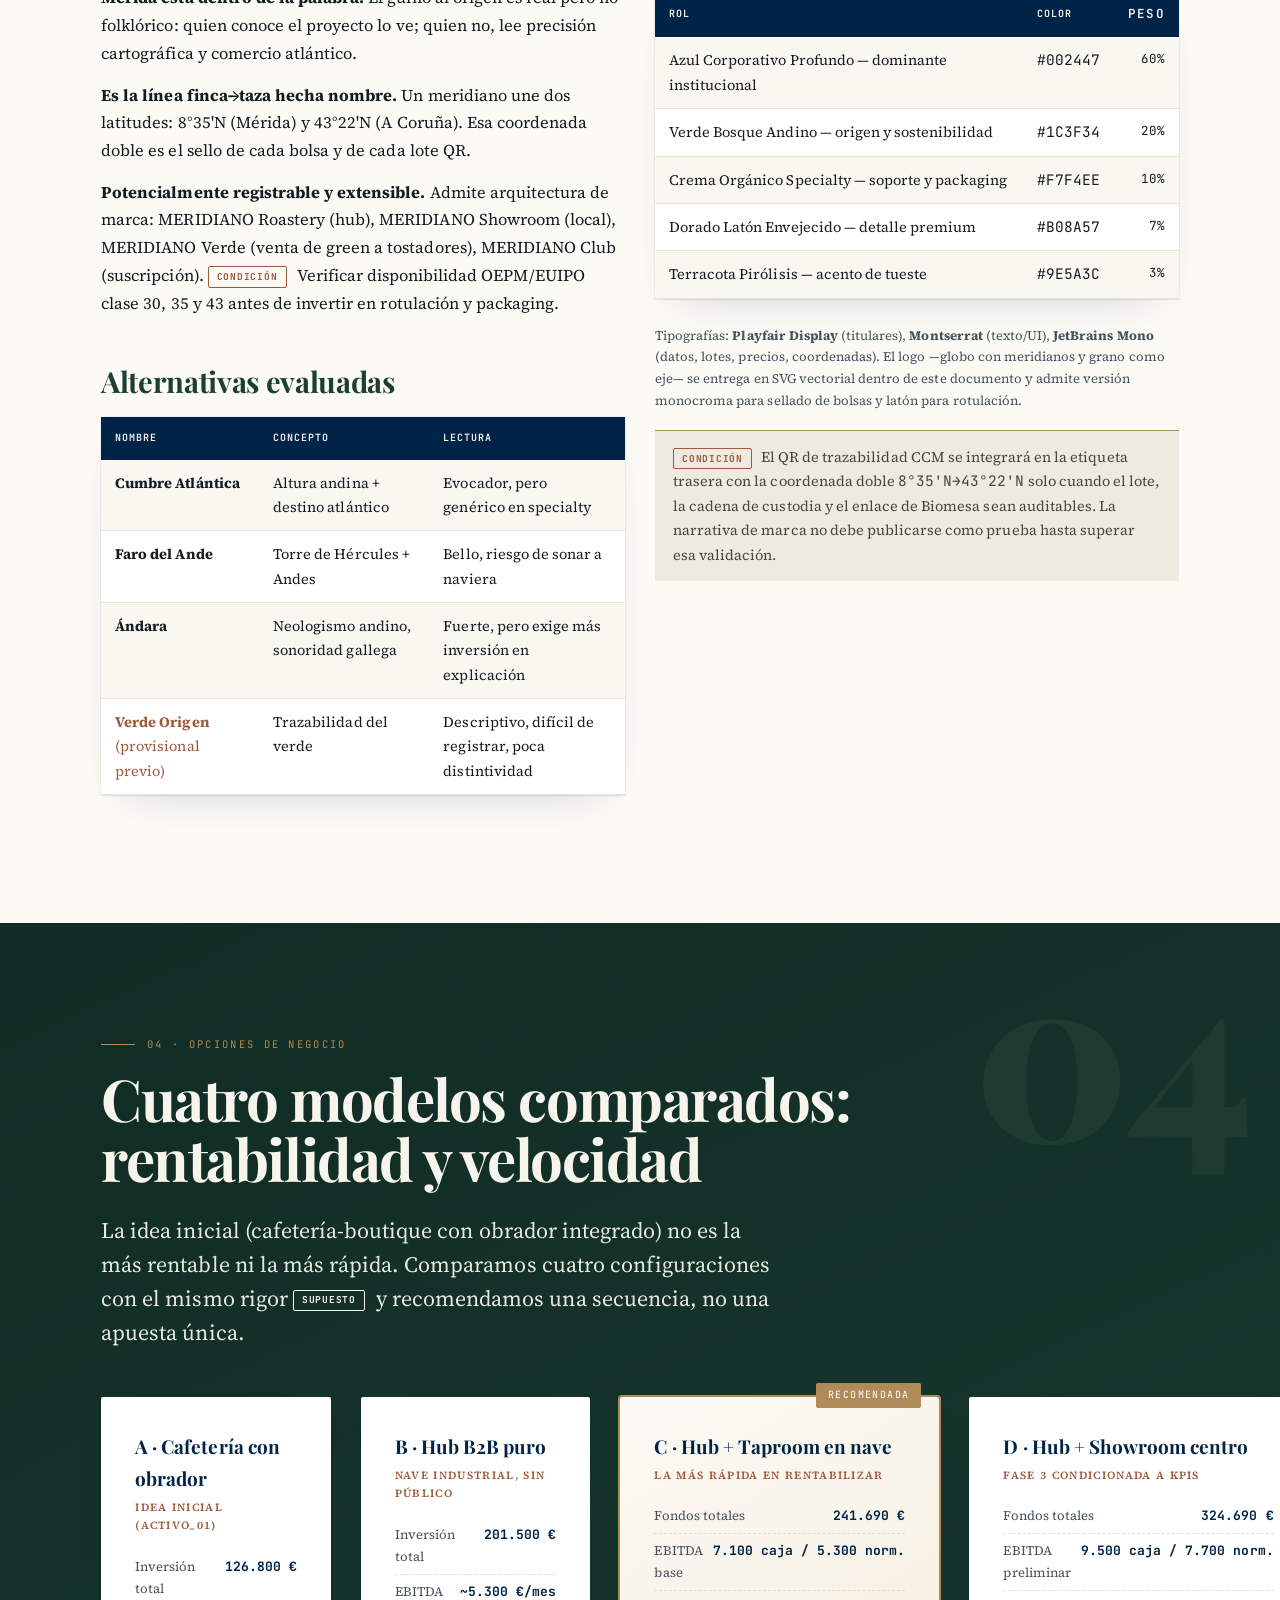
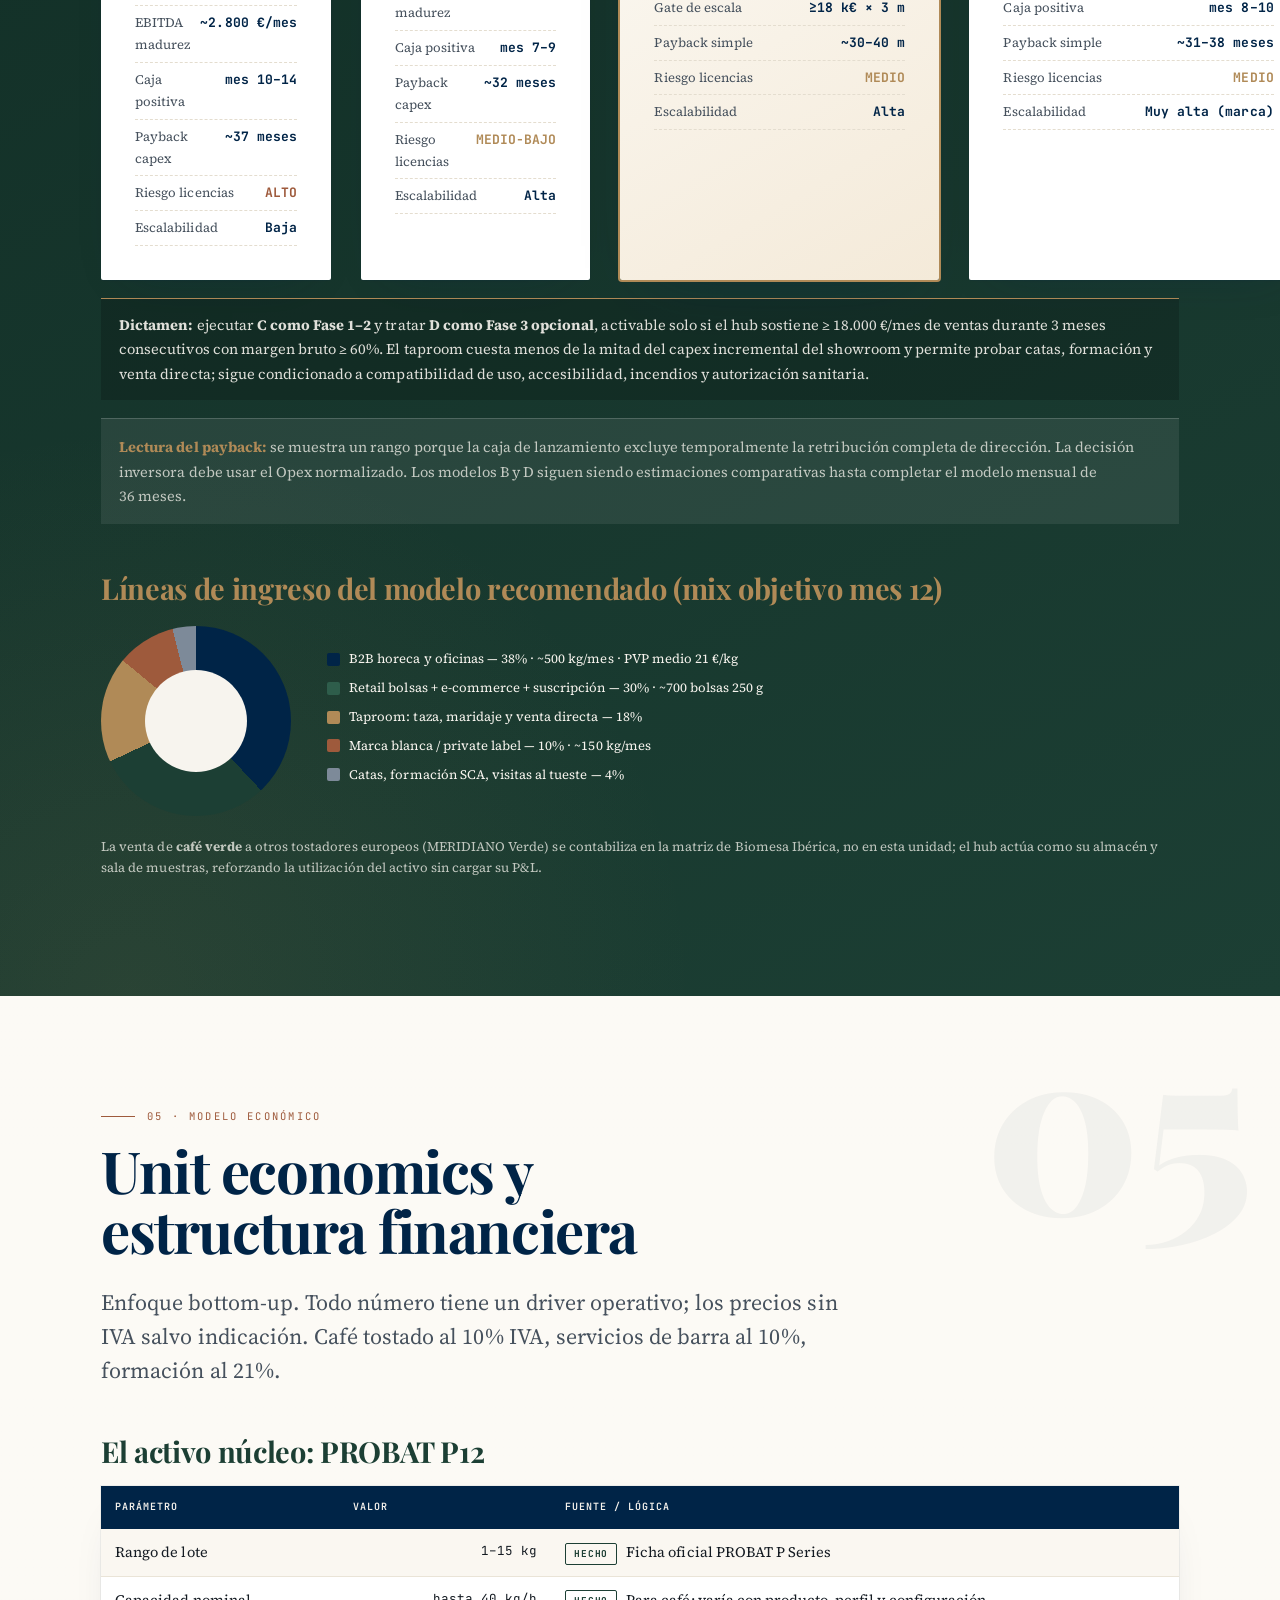
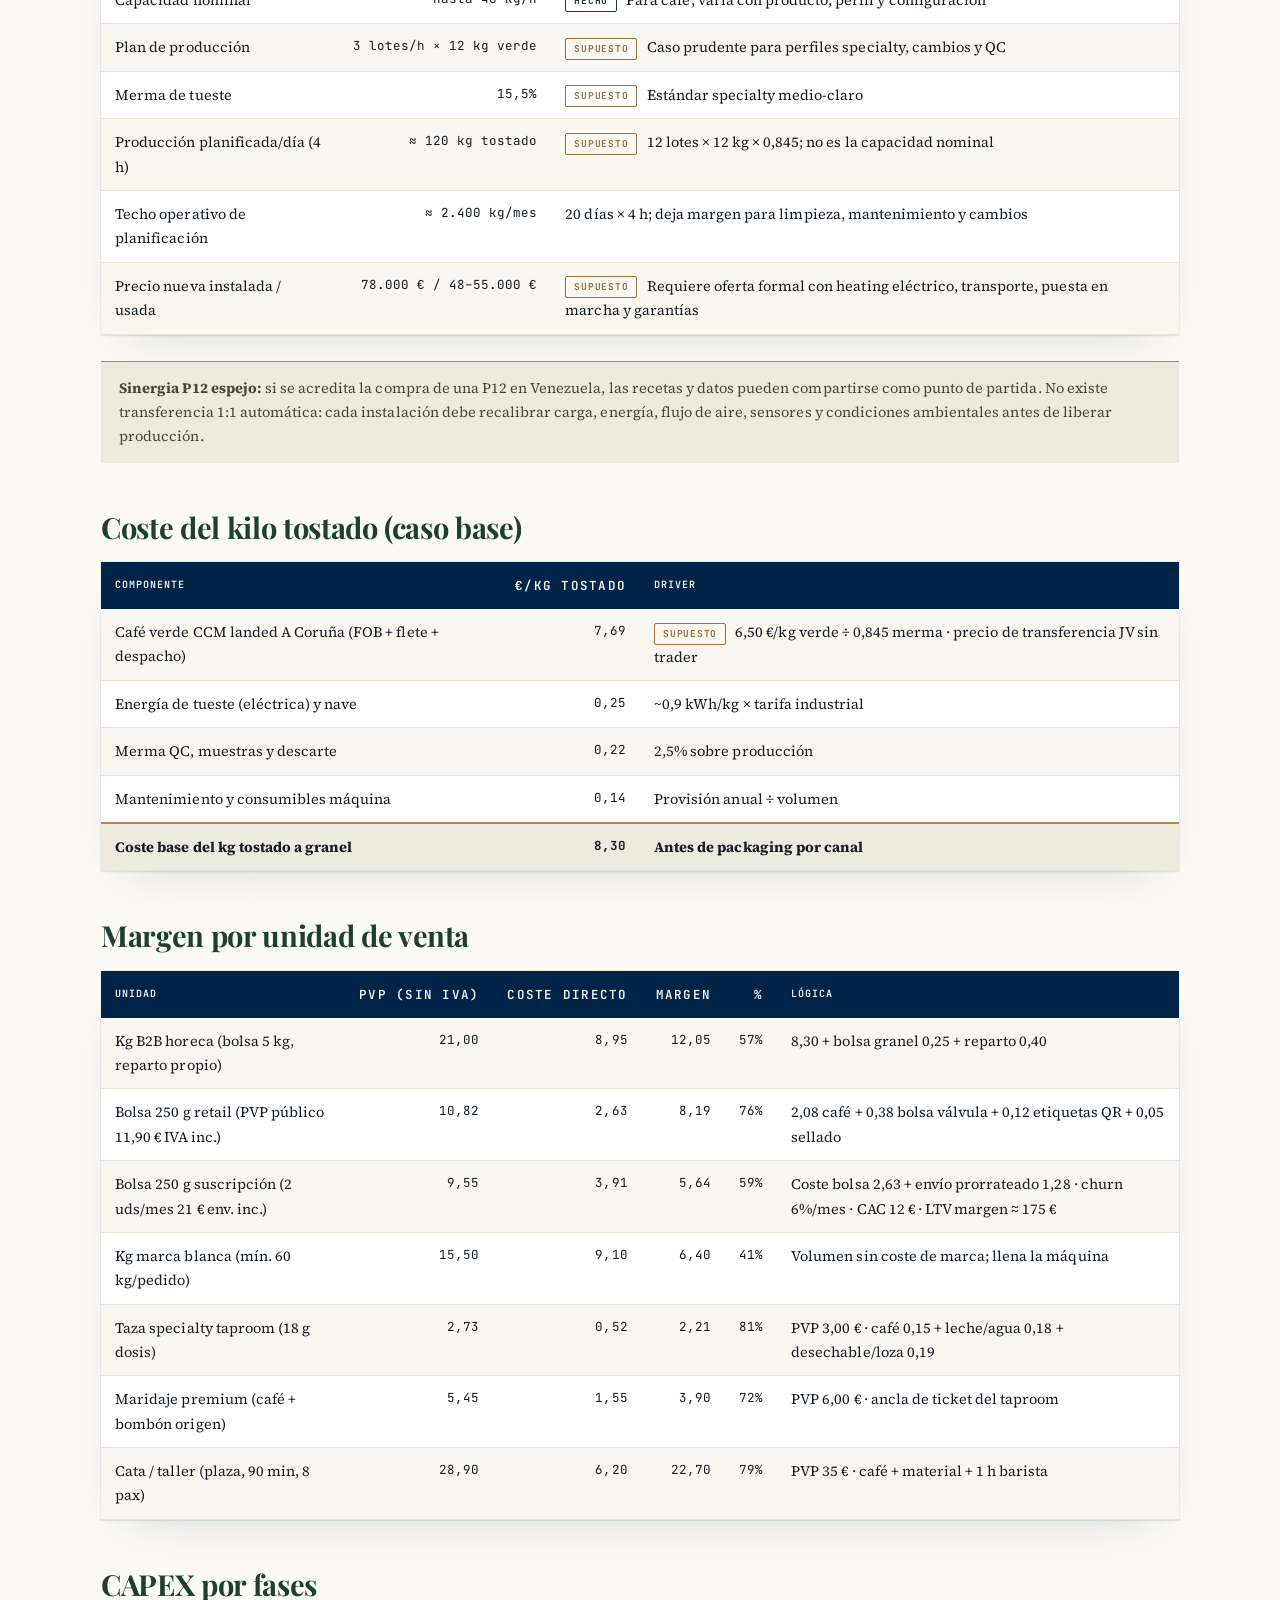
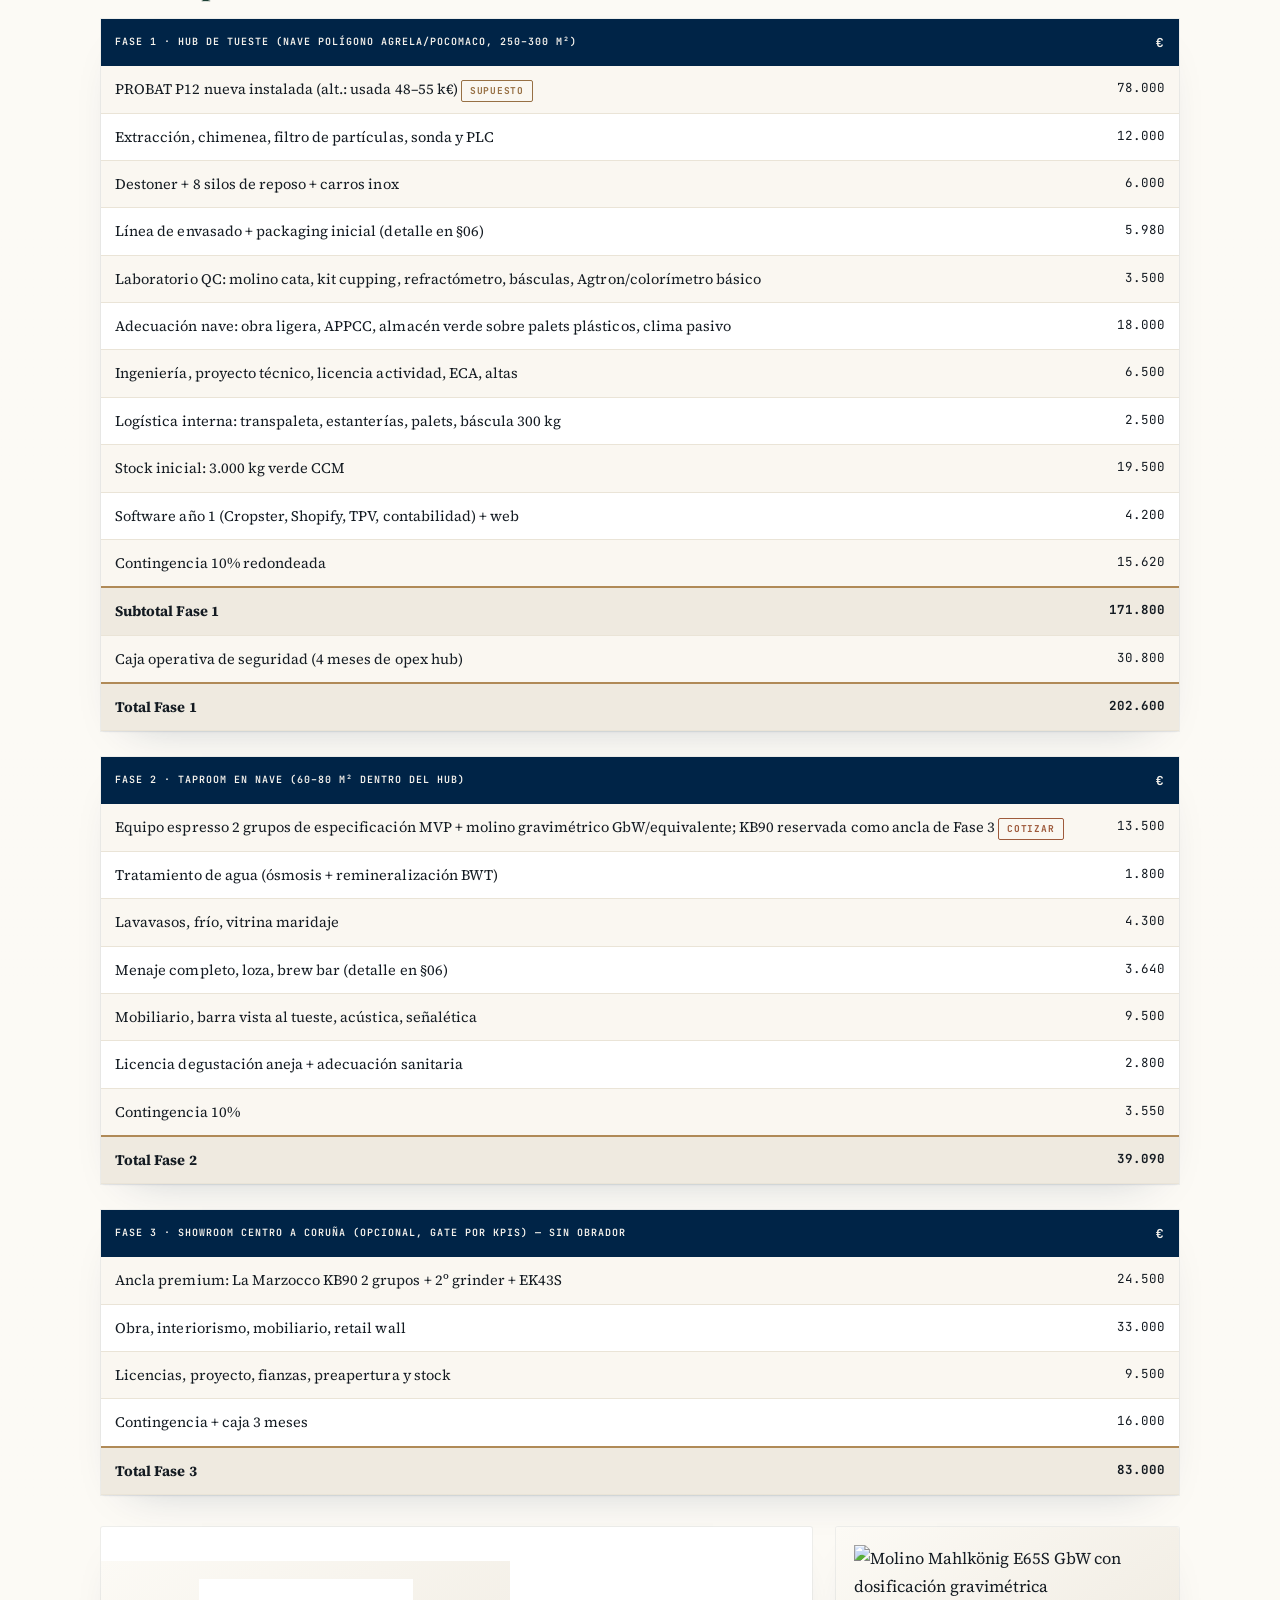
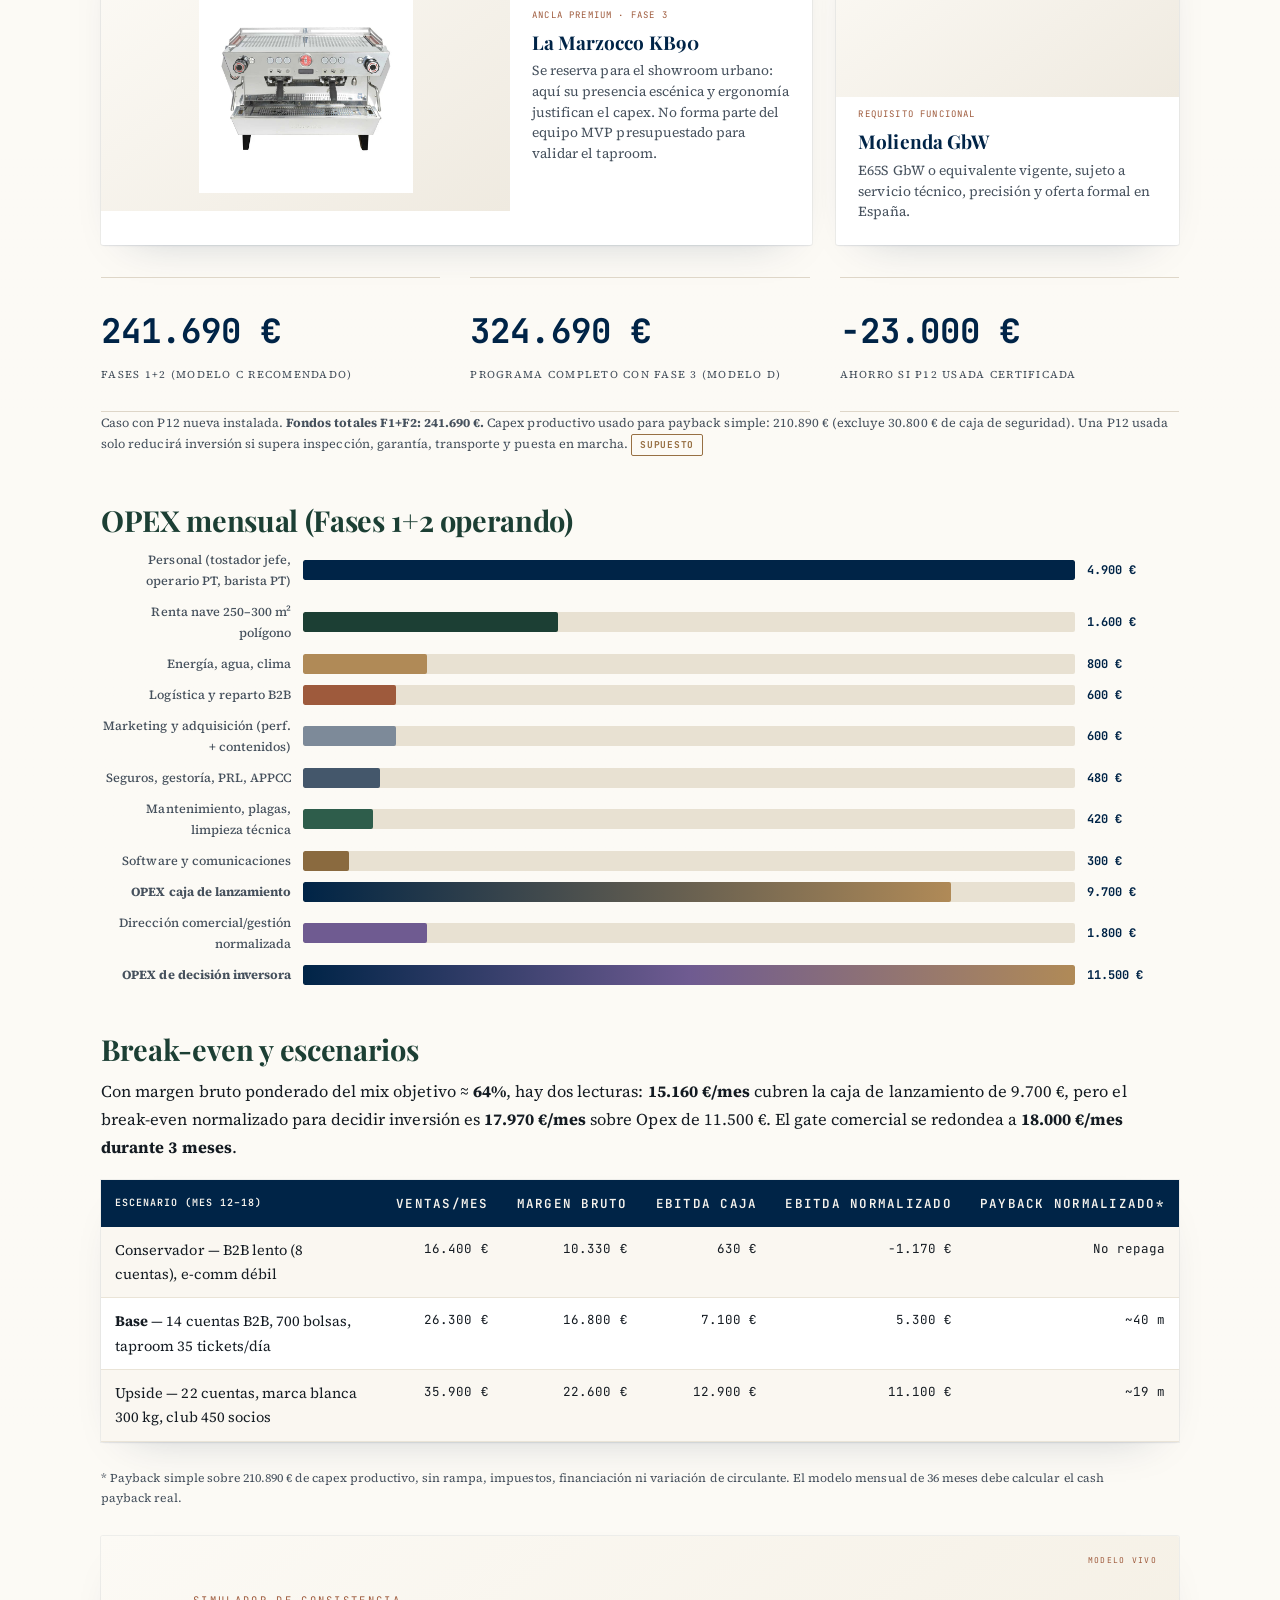
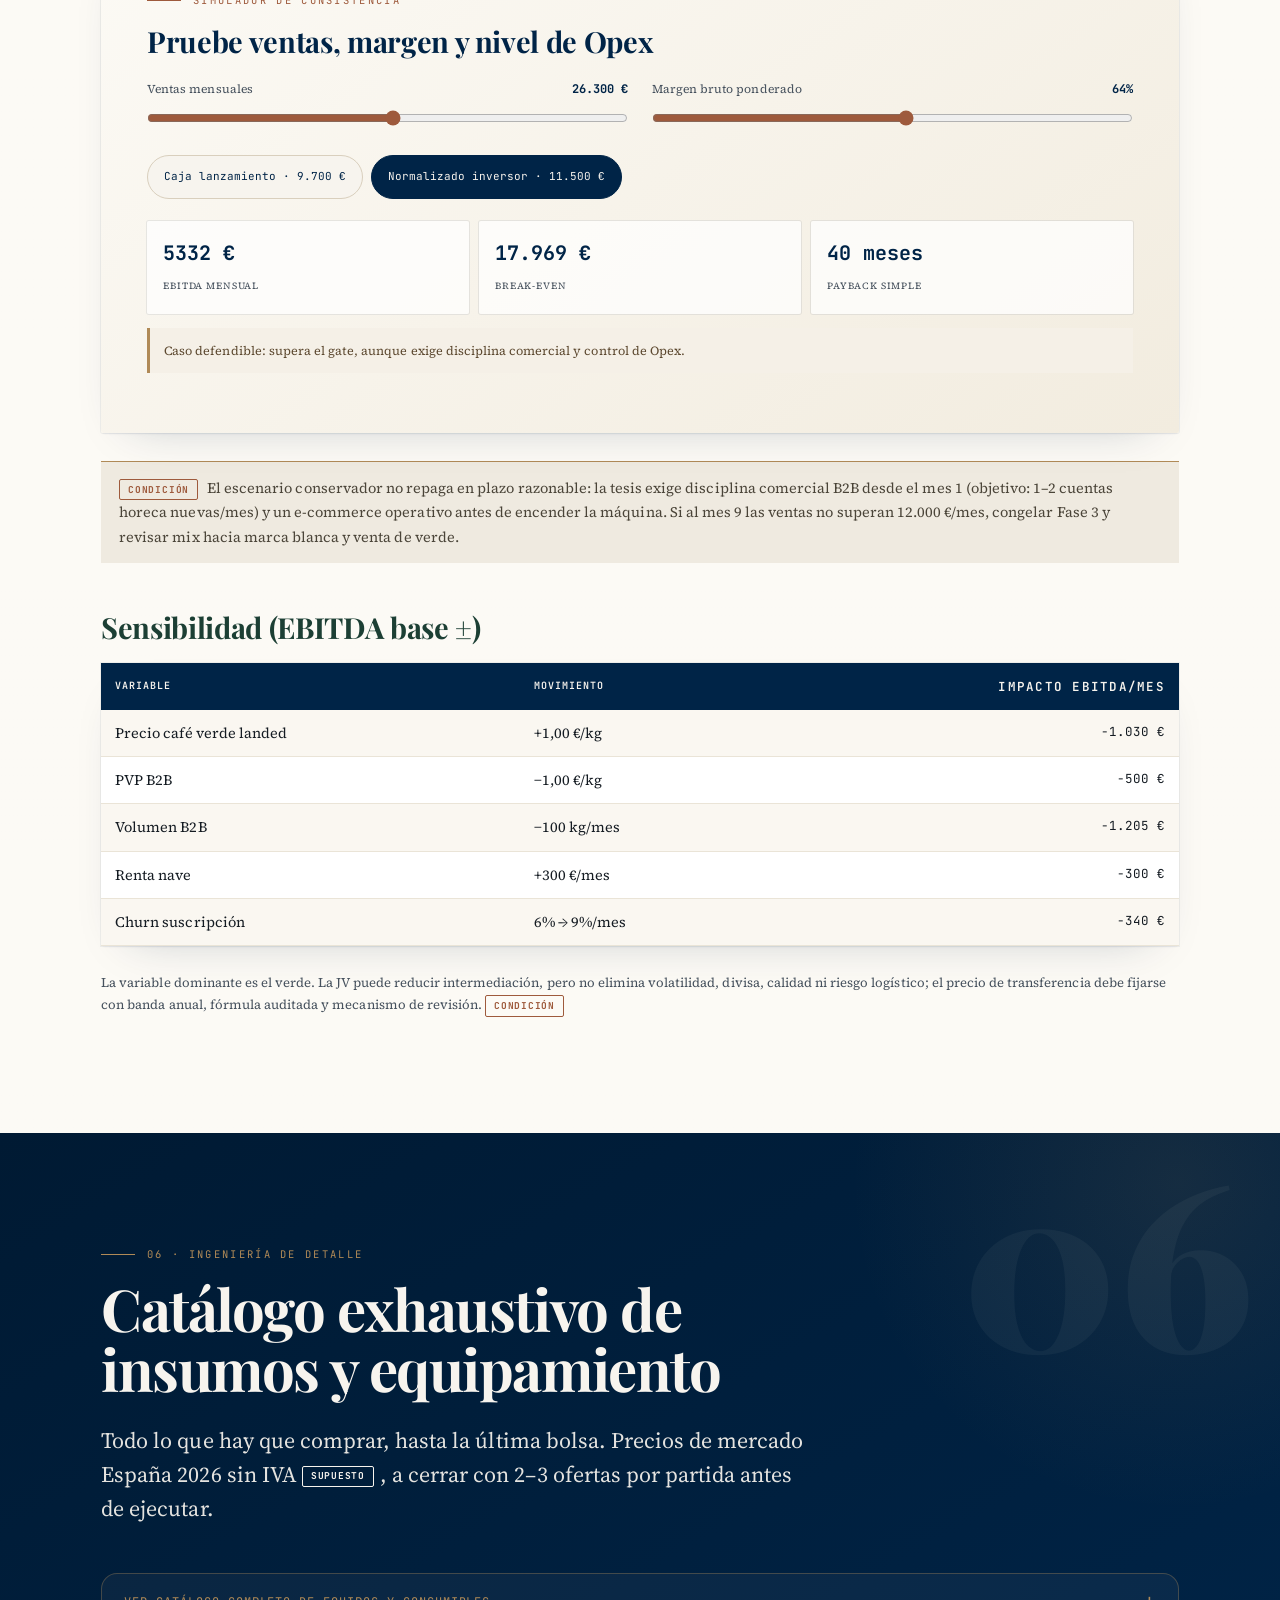
==== commit 8af4c505: "Improve color contrast in index.html Updated color values for better contrast and readability." ====
--- a/index.html
+++ b/index.html
@@ -12,7 +12,7 @@
 <style>
 :root{
   --azul:#002447; --verde:#1C3F34; --crema:#F7F4EE; --laton:#B08A57; --terra:#9E5A3C;
-  --azul-90:#0A3159; --crema-2:#EFEAE0; --ink:#1d2530; --gris:#5a6472;
+  --azul-90:#0A3159; --crema-2:#EFEAE0; --ink:#1d2530; --gris:#374151;
   --ease-out:cubic-bezier(.23,1,.32,1); --ease-in-out:cubic-bezier(.77,0,.175,1);
   --sombra:0 24px 70px rgba(0,36,71,.13);
 }
@@ -44,11 +44,11 @@
 .hero h1{font-size:64px;line-height:1.02;font-weight:900;letter-spacing:.04em}
 .hero h1 span{color:var(--laton)}
 .hero .lema{font-family:'Playfair Display',serif;font-style:italic;font-size:20px;color:rgba(247,244,238,.85);margin:22px 0 8px}
-.hero .sub{font-size:14px;color:rgba(247,244,238,.7);max-width:560px}
+.hero .sub{font-size:14px;color:rgba(247,244,238,.9);max-width:560px}
 .hero .meta{margin-top:30px;display:flex;gap:26px;flex-wrap:wrap}
 .hero .meta div{border-left:2px solid var(--laton);padding-left:12px}
 .hero .meta b{display:block;font-family:'JetBrains Mono',monospace;font-size:15px;color:#fff}
-.hero .meta small{font-size:10.5px;letter-spacing:.14em;text-transform:uppercase;color:rgba(247,244,238,.6)}
+.hero .meta small{font-size:10.5px;letter-spacing:.14em;text-transform:uppercase;color:rgba(247,244,238,.82)}
 .logo-box{display:flex;justify-content:center;padding:18px;border:1px solid rgba(176,138,87,.28);border-radius:180px 180px 20px 20px;background:rgba(0,36,71,.54);backdrop-filter:blur(10px);box-shadow:0 30px 80px rgba(0,0,0,.2)}
 /* ---------- HEADINGS ---------- */
 .sec-kicker{font-family:'JetBrains Mono',monospace;font-size:11px;letter-spacing:.26em;text-transform:uppercase;color:var(--terra);margin-bottom:10px}
@@ -57,9 +57,9 @@
 .lead{font-size:17px;color:var(--gris);max-width:820px;margin-bottom:26px}
 p{margin-bottom:14px}
 .dark{background:var(--azul);color:var(--crema)}
-.dark h2{color:var(--crema)} .dark h3{color:var(--laton)} .dark .lead{color:rgba(247,244,238,.75)} .dark p{color:rgba(247,244,238,.85)}
+.dark h2{color:var(--crema)} .dark h3{color:var(--laton)} .dark .lead{color:rgba(247,244,238,.92)} .dark p{color:rgba(247,244,238,.94)}
 .green{background:var(--verde);color:var(--crema)}
-.green h2{color:var(--crema)} .green h3{color:var(--laton)} .green .lead,.green p{color:rgba(247,244,238,.85)}
+.green h2{color:var(--crema)} .green h3{color:var(--laton)} .green .lead,.green p{color:rgba(247,244,238,.94)}
 /* ---------- COMPONENTS ---------- */
 .grid2{display:grid;grid-template-columns:1fr 1fr;gap:26px}
 .grid3{display:grid;grid-template-columns:repeat(3,1fr);gap:22px}
@@ -68,7 +68,7 @@
 .card h4{font-family:'Playfair Display',serif;font-size:17px;color:var(--azul);margin-bottom:8px}
 .card p{font-size:13.5px;color:var(--gris);margin:0}
 .dark .card{background:rgba(255,255,255,.05);border-color:rgba(176,138,87,.3)}
-.dark .card h4{color:var(--laton)} .dark .card p{color:rgba(247,244,238,.75)}
+.dark .card h4{color:var(--laton)} .dark .card p{color:rgba(247,244,238,.9)}
 .kpi{background:#fff;border:1px solid #e4ddcf;padding:20px 22px;border-radius:14px;text-align:left}
 .kpi b{display:block;font-family:'JetBrains Mono',monospace;font-size:26px;color:var(--azul);font-weight:700}
 .kpi small{font-size:10.5px;letter-spacing:.12em;text-transform:uppercase;color:var(--gris)}
@@ -83,7 +83,7 @@
 td.num,th.num{text-align:right;font-family:'JetBrains Mono',monospace;font-size:12.5px;white-space:nowrap}
 .total td{background:var(--crema-2)!important;font-weight:700;border-top:2px solid var(--laton)}
 .dark table{background:rgba(255,255,255,.04)}
-.dark td{border-color:rgba(255,255,255,.12);color:rgba(247,244,238,.88)}
+.dark td{border-color:rgba(255,255,255,.18);color:rgba(247,244,238,.95)}
 .dark tr:nth-child(even) td{background:rgba(255,255,255,.03)}
 .note{background:var(--crema-2);border-left:3px solid var(--laton);padding:14px 18px;font-size:13.5px;color:#4a4438;margin:18px 0;border-radius:0 12px 12px 0}
 .warn{border-left-color:var(--terra)}
@@ -108,7 +108,7 @@
 .step::before{counter-increment:st;content:counter(st,decimal-leading-zero);font-family:'JetBrains Mono',monospace;font-size:22px;color:var(--laton);font-weight:700;border-top:2px solid var(--laton);padding-top:6px}
 .step h4{font-family:'Playfair Display',serif;font-size:17px;color:var(--azul);margin-bottom:5px}
 .step p{font-size:13.5px;color:var(--gris);margin:0}
-.dark .step h4{color:var(--crema)} .dark .step p{color:rgba(247,244,238,.72)}
+.dark .step h4{color:var(--crema)} .dark .step p{color:rgba(247,244,238,.9)}
 /* option cards */
 .opt{background:#fff;border:1px solid #e4ddcf;border-radius:16px;padding:26px;position:relative}
 .opt.reco{border:2px solid var(--laton);box-shadow:0 8px 30px rgba(0,36,71,.10)}
@@ -126,14 +126,14 @@
 .review-strip{display:grid;grid-template-columns:1.15fr repeat(3,.7fr);gap:1px;margin-top:-1px;background:rgba(176,138,87,.26);border-top:1px solid rgba(176,138,87,.26);border-bottom:1px solid rgba(176,138,87,.26)}
 .review-strip>div{padding:20px 24px;background:var(--azul);color:var(--crema)}
 .review-strip strong{display:block;font-family:'JetBrains Mono',monospace;color:var(--laton);font-size:18px}
-.review-strip span{font-size:10px;letter-spacing:.1em;text-transform:uppercase;color:rgba(247,244,238,.6)}
+.review-strip span{font-size:10px;letter-spacing:.1em;text-transform:uppercase;color:rgba(247,244,238,.82)}
 .review-strip .decision strong{font-family:'Playfair Display',serif;font-size:20px;color:var(--crema)}
 .visual-proof{display:grid;grid-template-columns:1fr 1fr;gap:18px;margin:30px 0}
 .visual-card{min-height:360px;position:relative;overflow:hidden;border-radius:20px;box-shadow:var(--sombra)}
 .visual-card img{width:100%;height:100%;object-fit:cover;transition:transform 500ms var(--ease-out)}
 .visual-card figcaption{position:absolute;inset:auto 0 0;padding:76px 24px 22px;color:#fff;background:linear-gradient(transparent,rgba(0,36,71,.92))}
 .visual-card b{display:block;font-family:'Playfair Display',serif;font-size:20px}
-.visual-card small{color:rgba(255,255,255,.68)}
+.visual-card small{color:rgba(255,255,255,.88)}
 .equipment-proof{display:grid;grid-template-columns:1.35fr .65fr;gap:14px;margin:22px 0}
 .equipment-item{display:grid;grid-template-columns:1.15fr .85fr;align-items:center;min-height:250px;margin:0;overflow:hidden;border:1px solid #e3dac9;border-radius:18px;background:#fff;box-shadow:0 14px 40px rgba(0,36,71,.08)}
 .equipment-item img{width:100%;height:250px;object-fit:contain;padding:18px;background:linear-gradient(145deg,#fff,#f3efe7)}
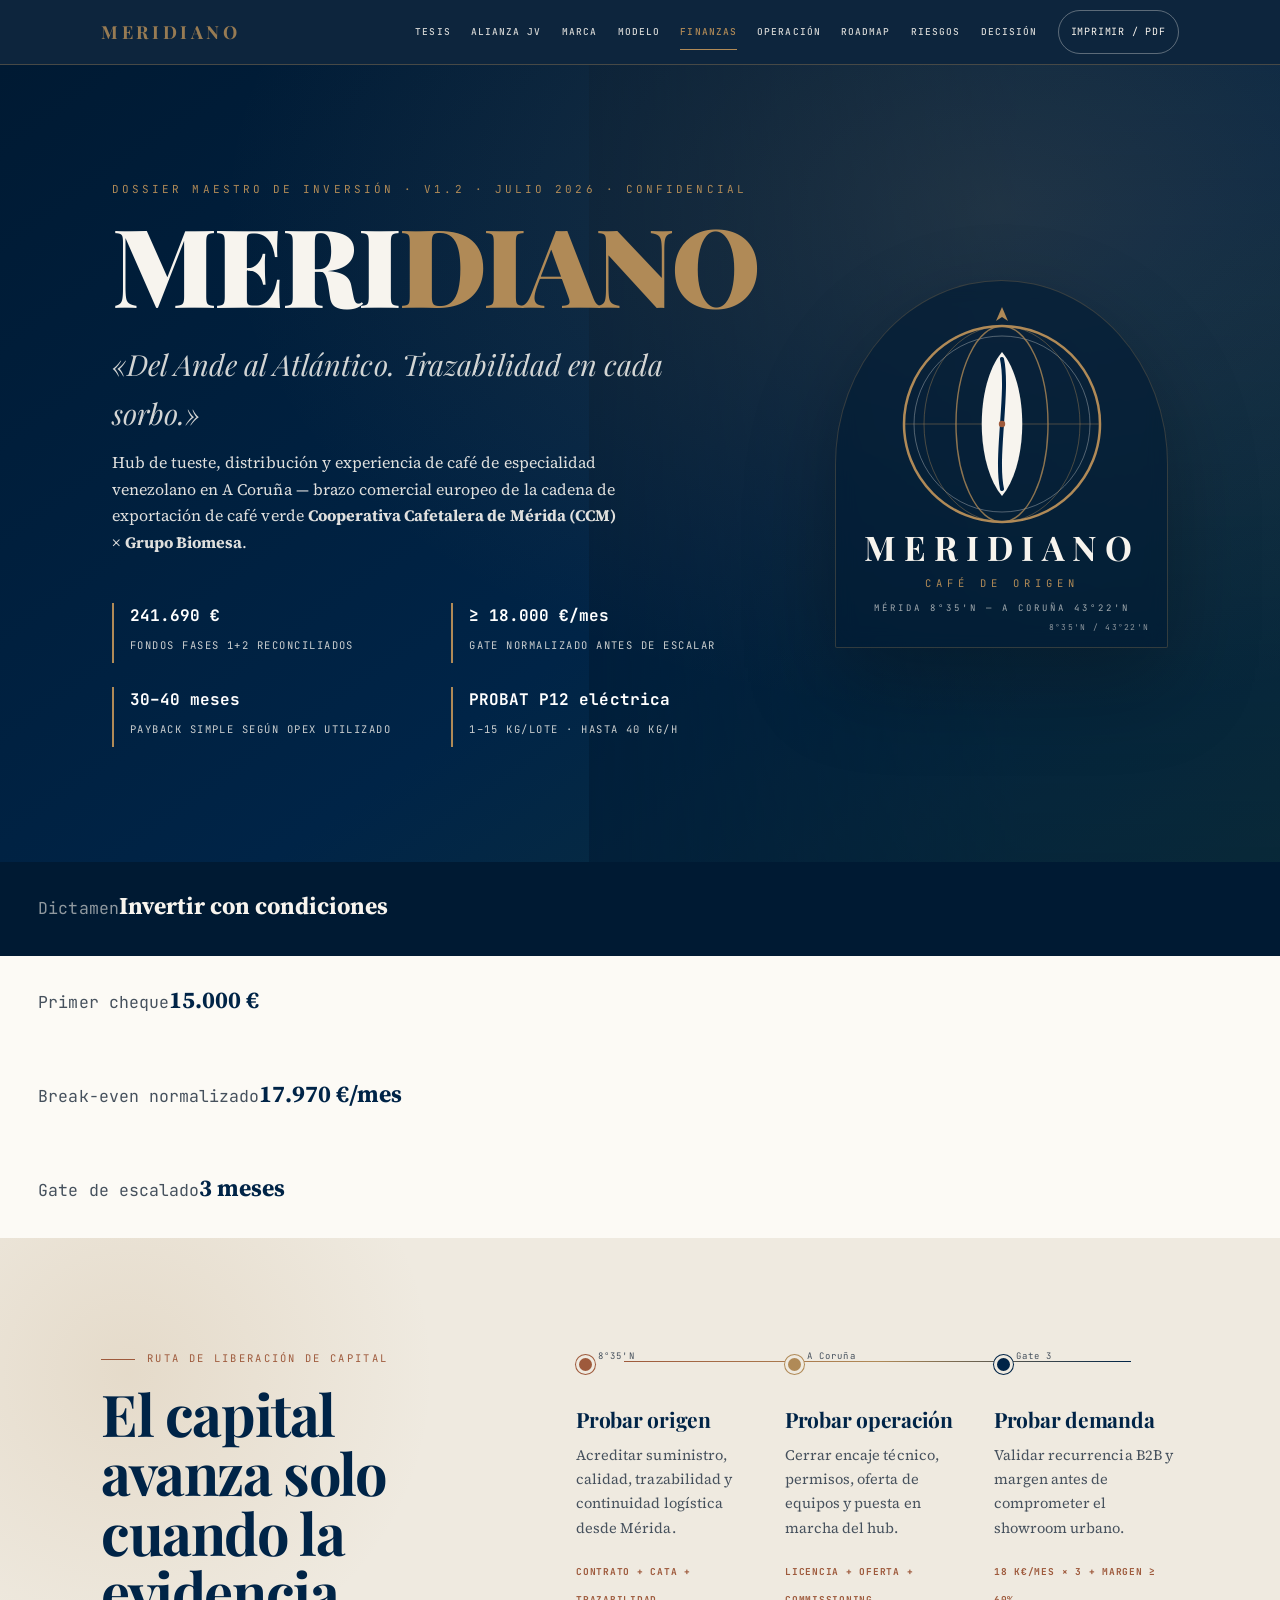
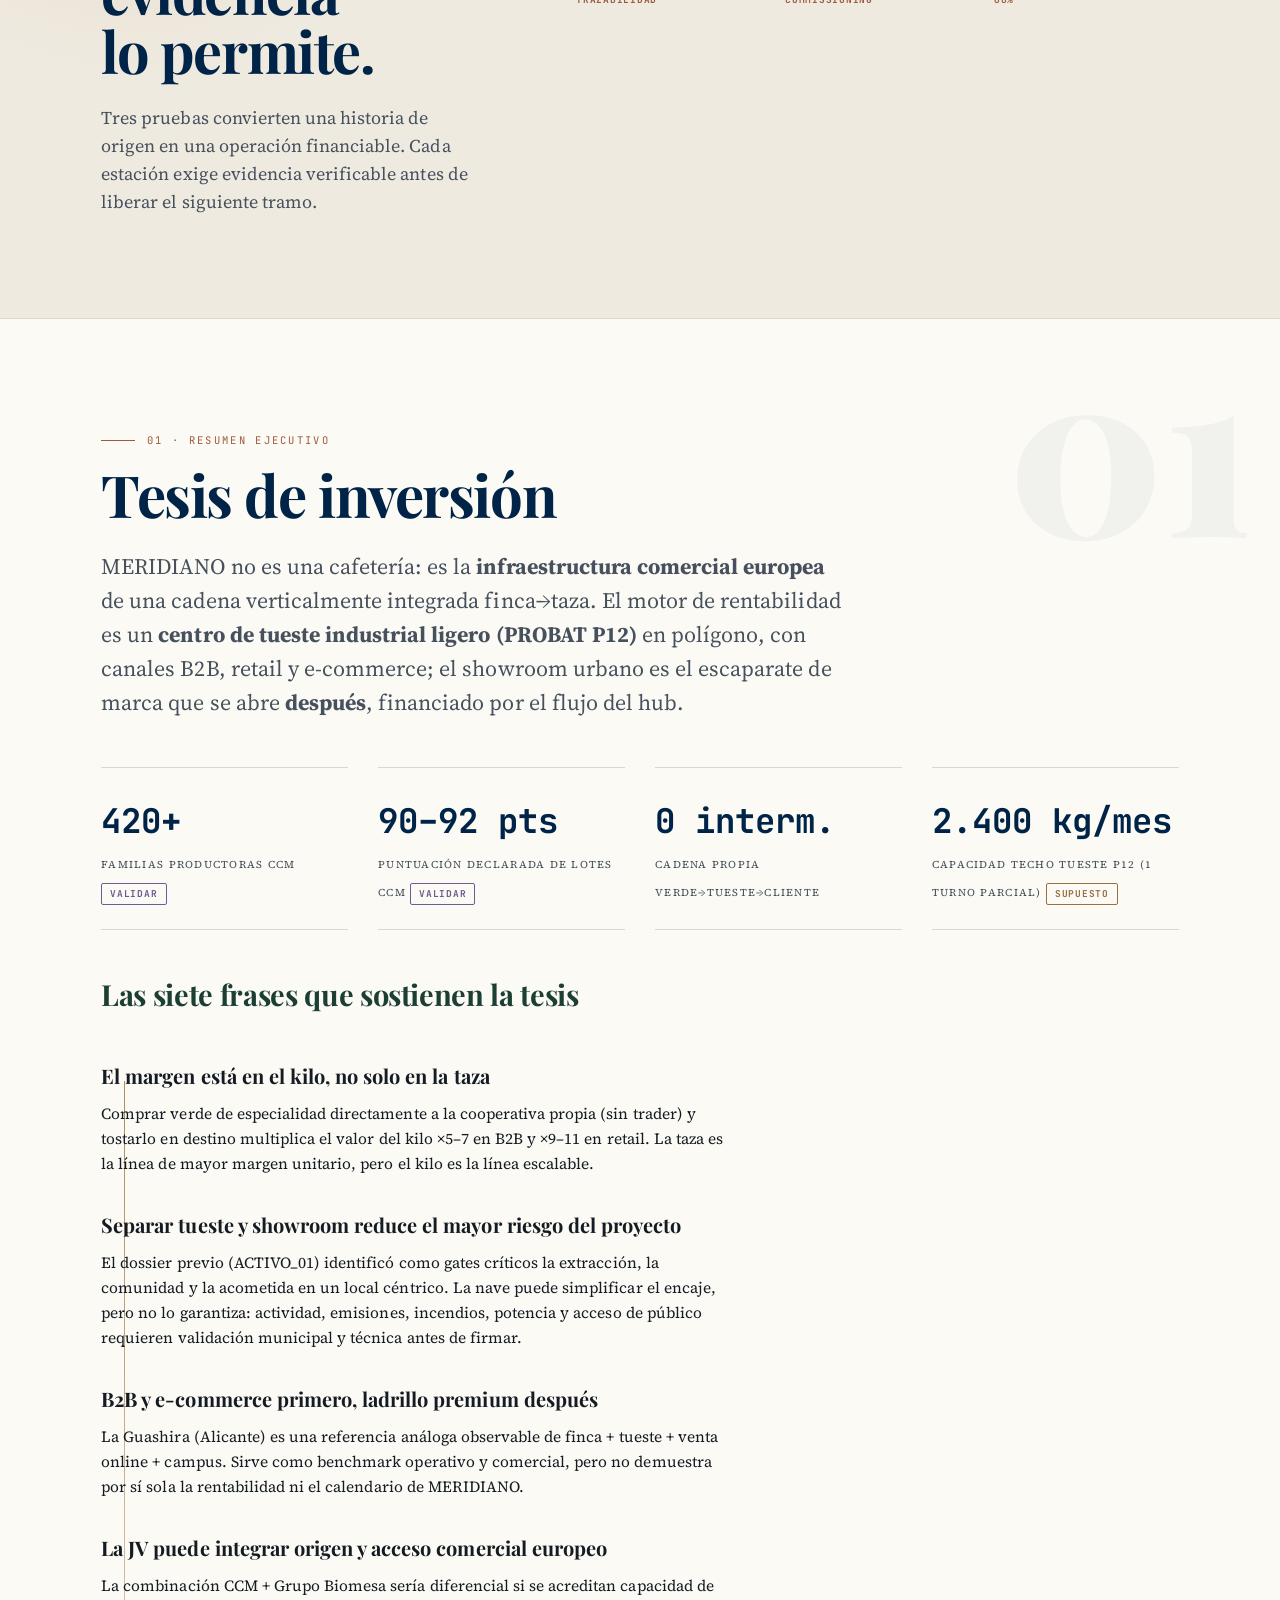
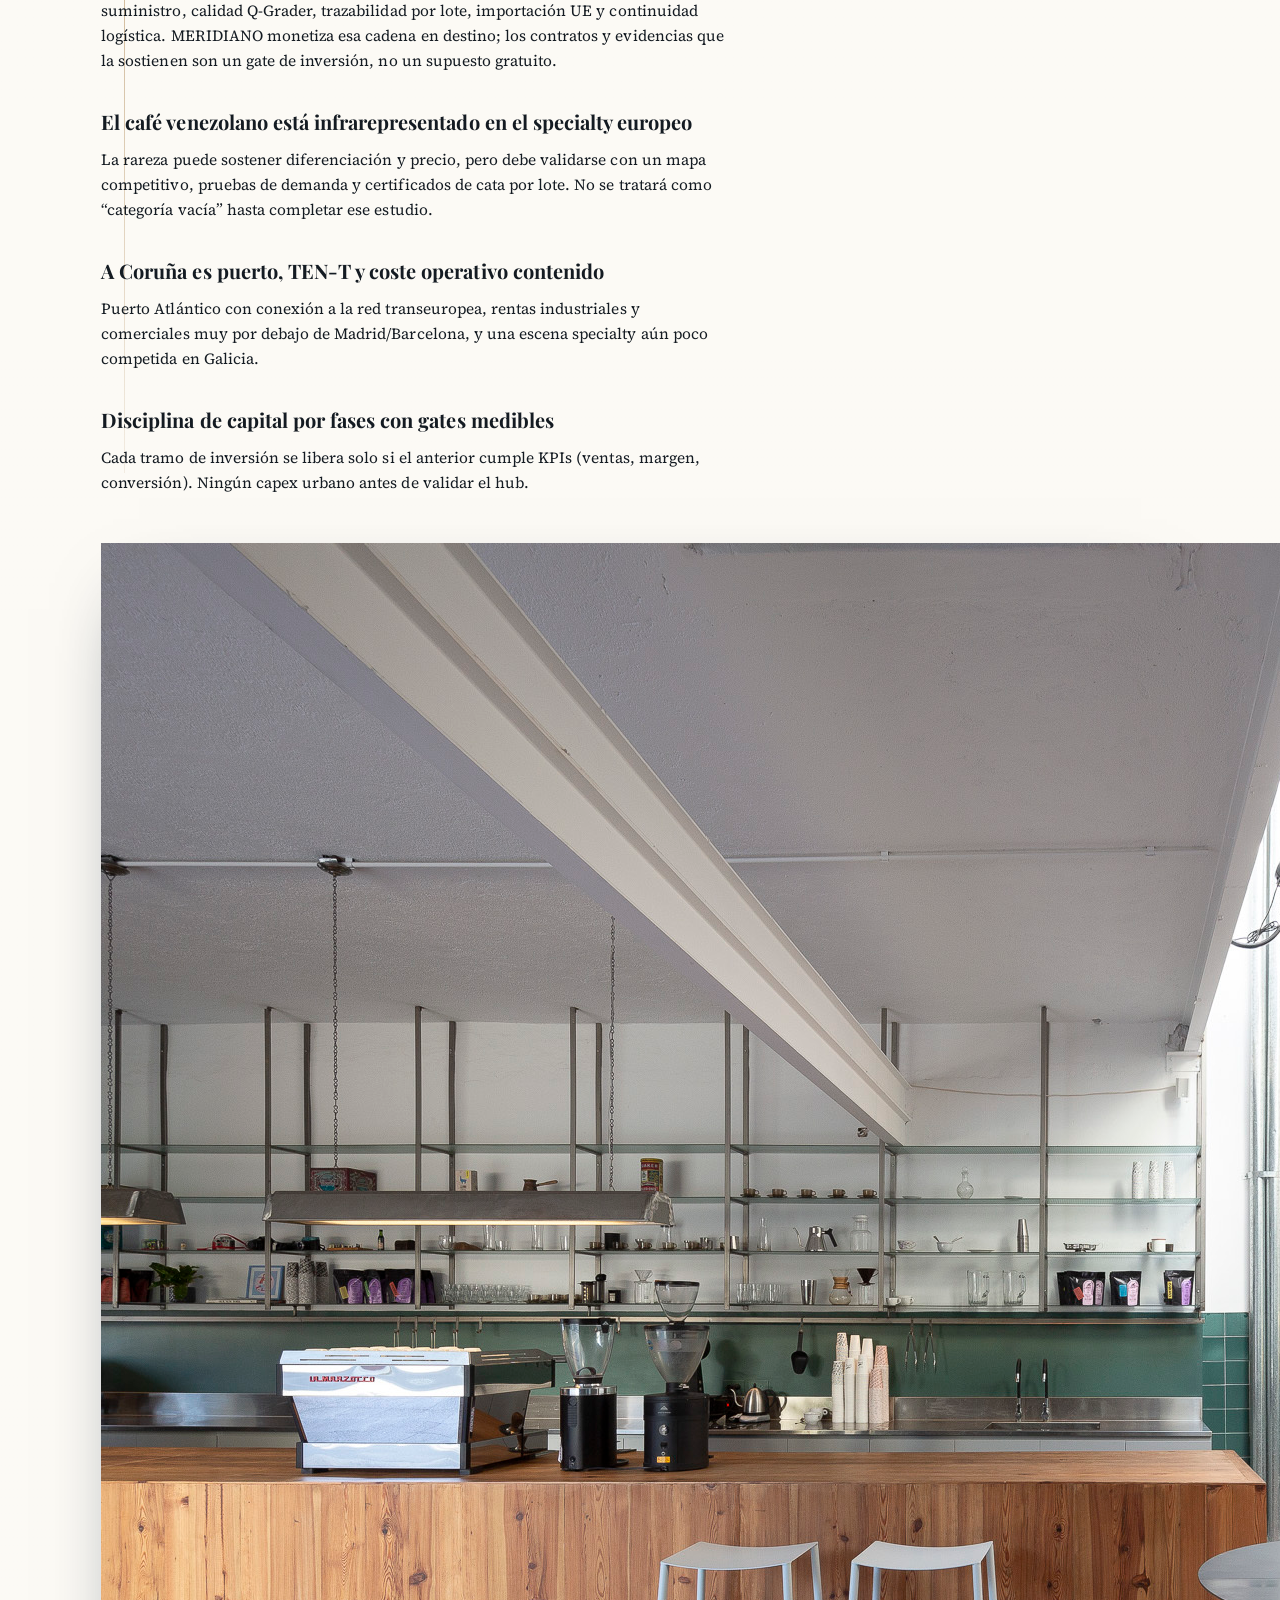
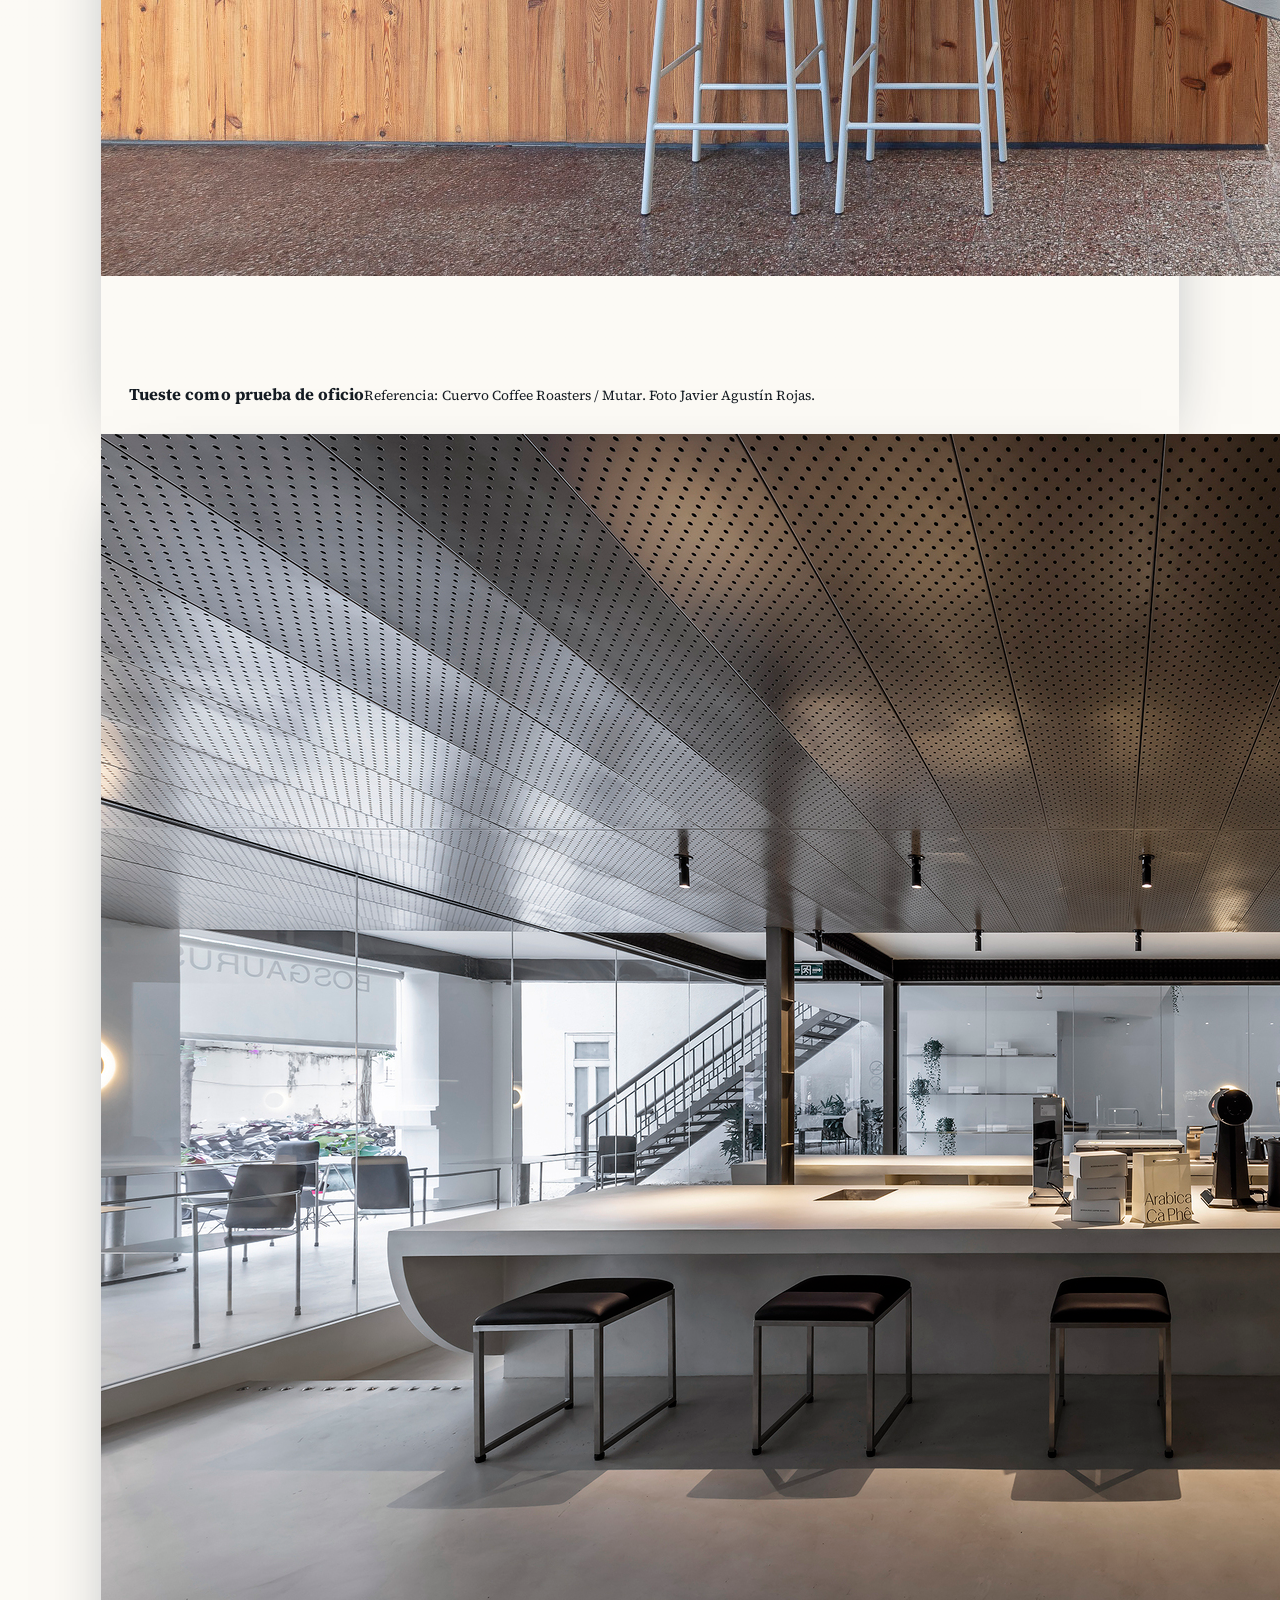
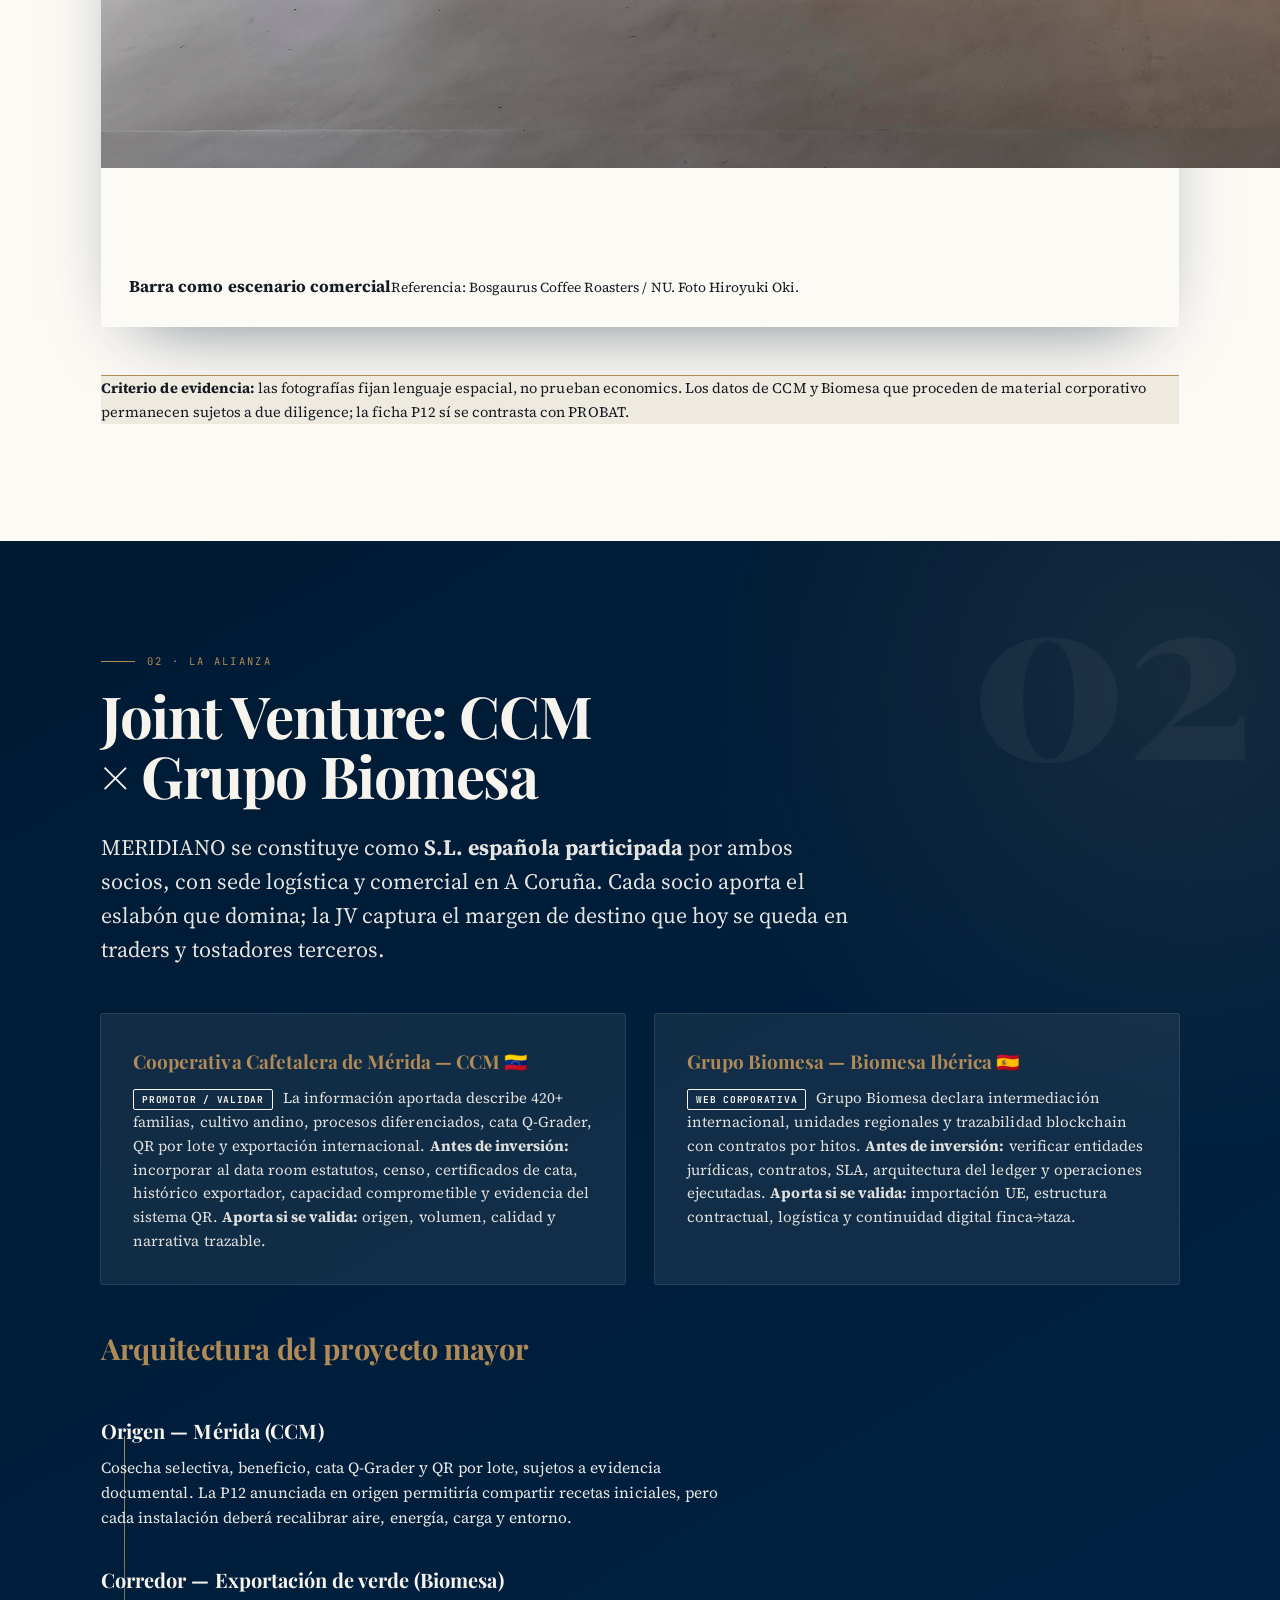
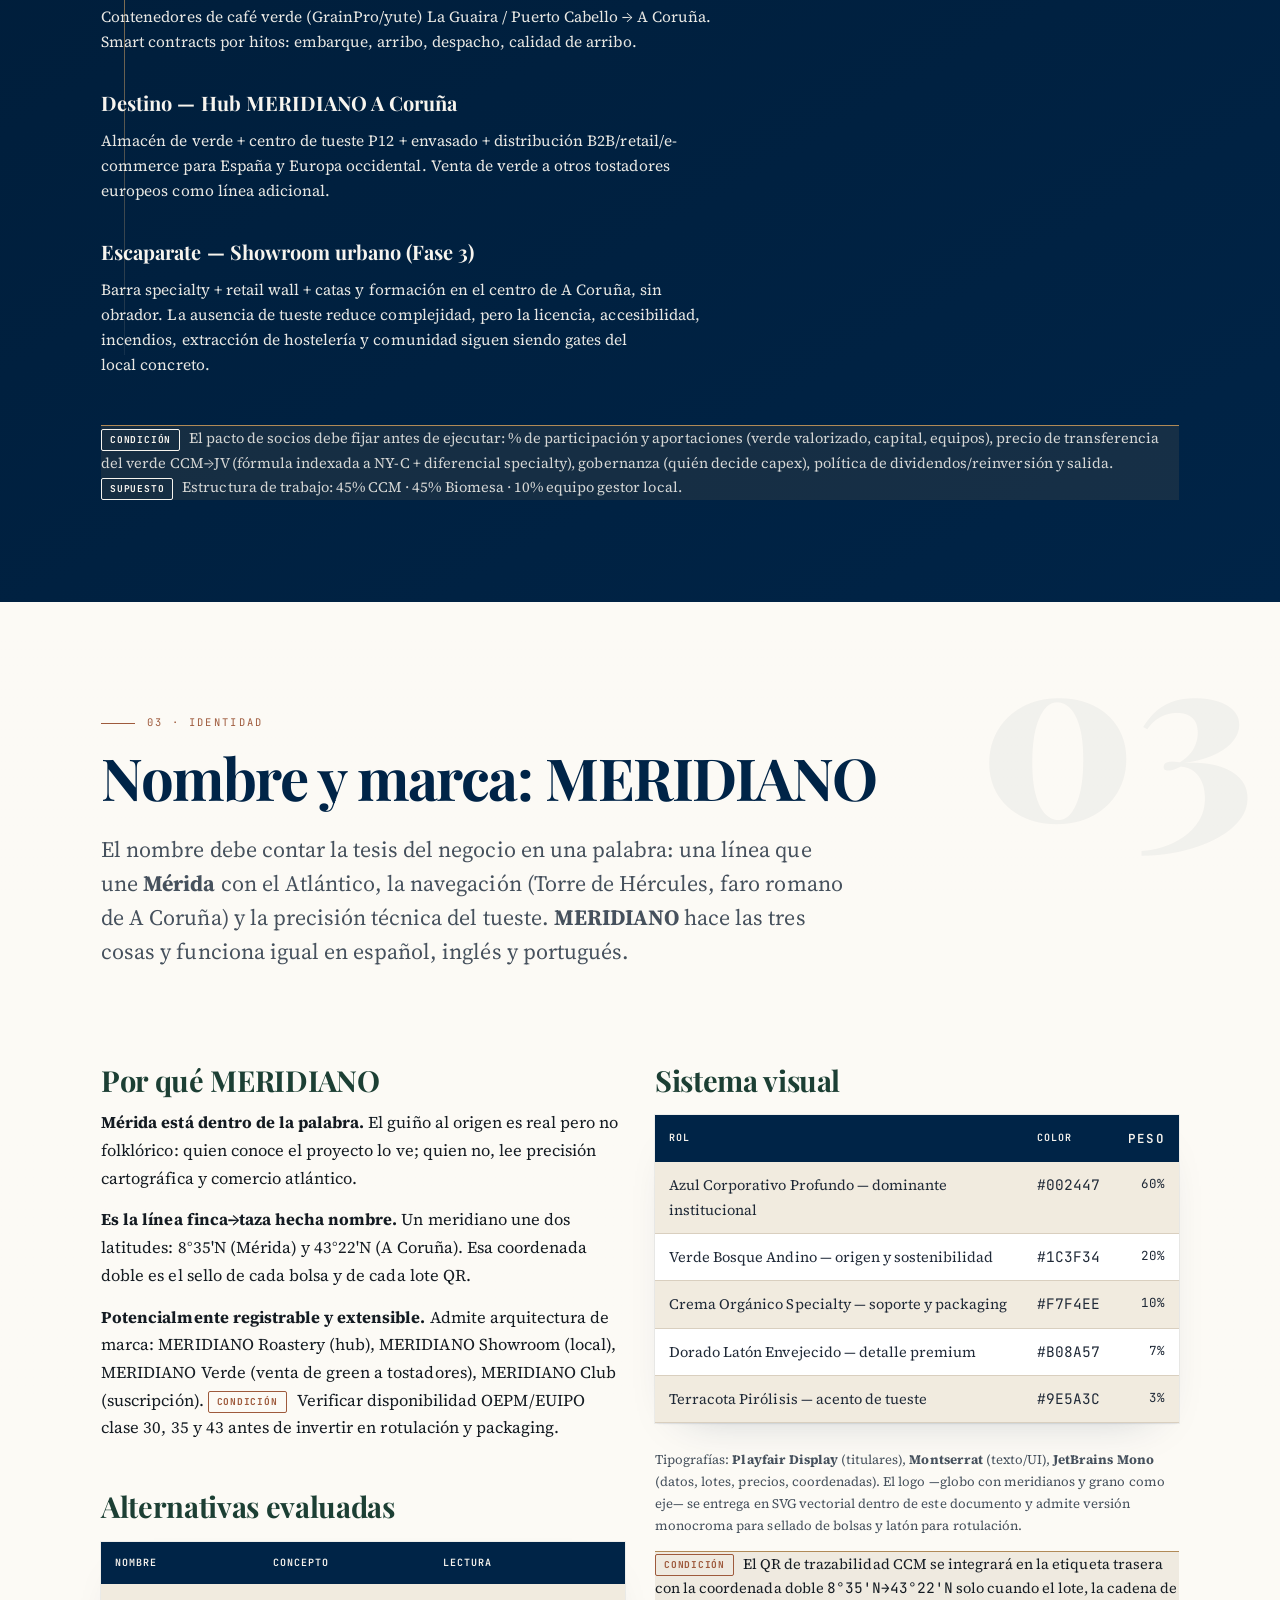
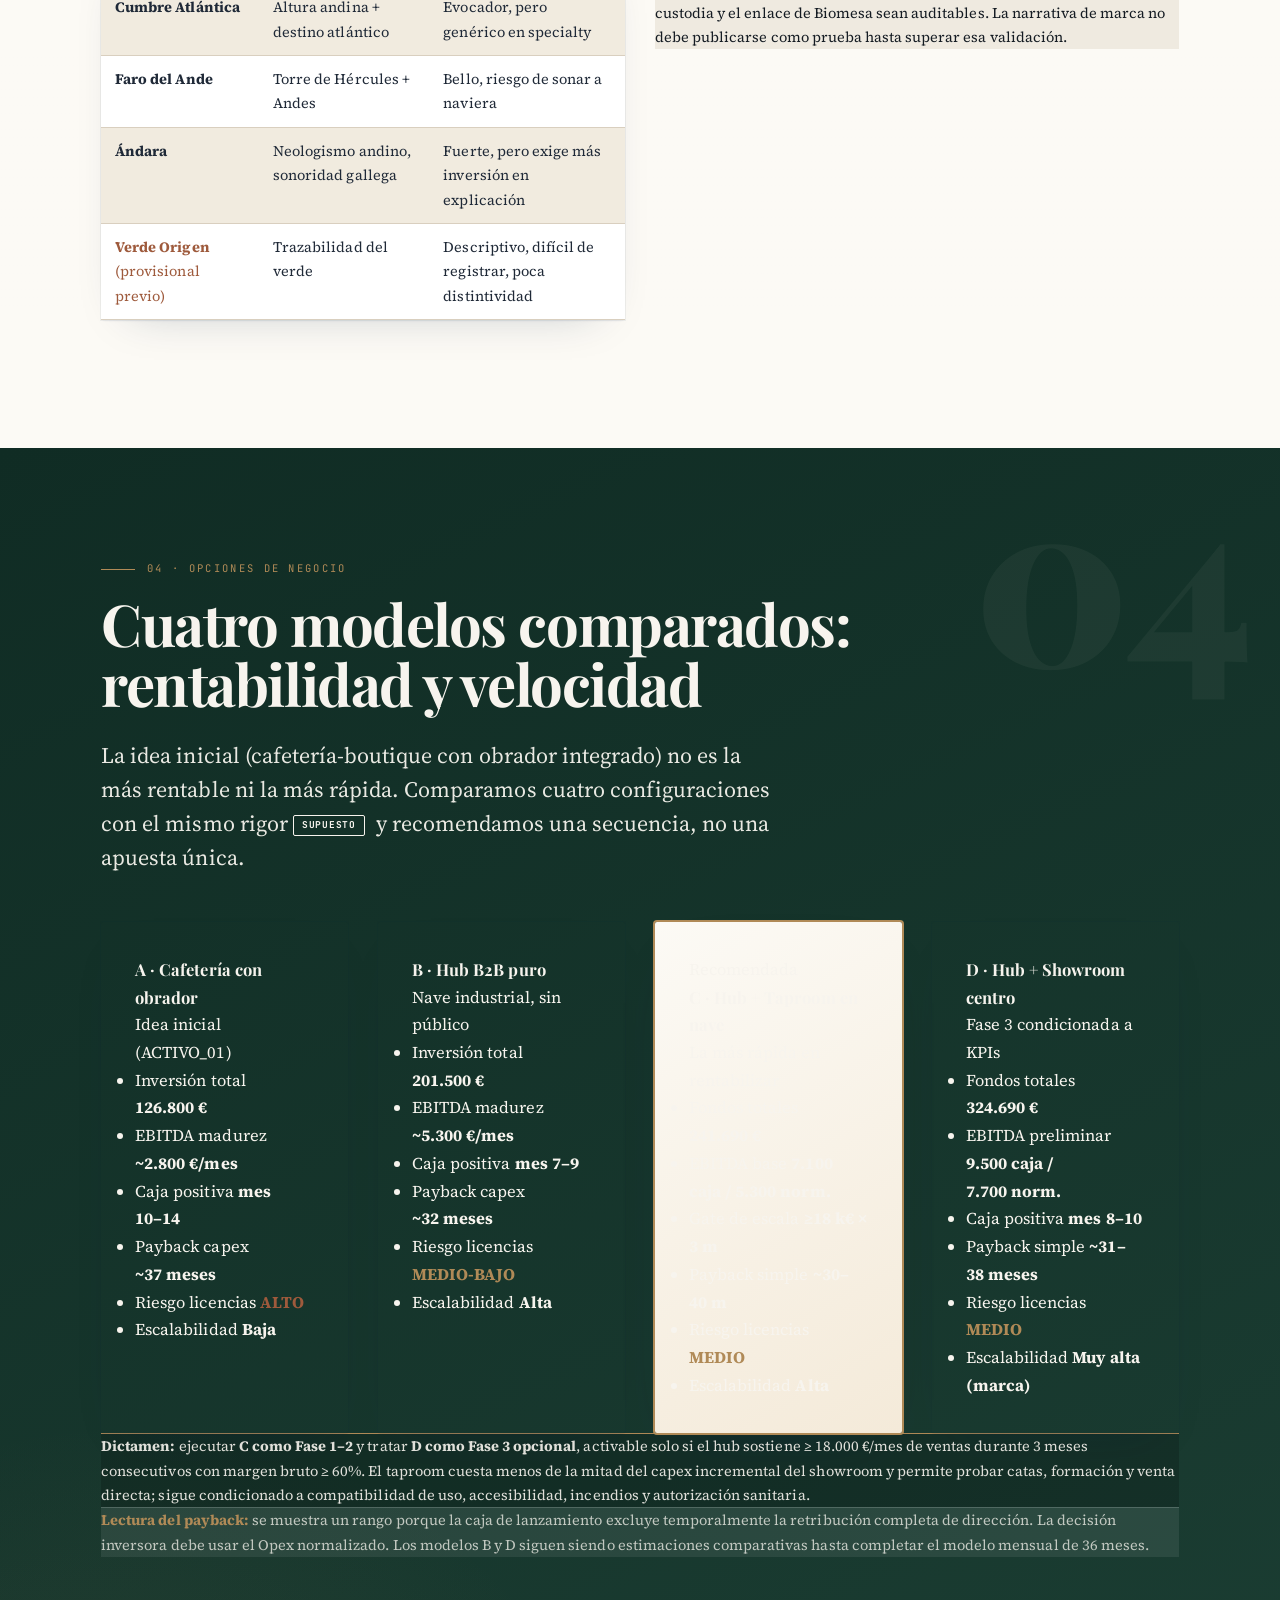
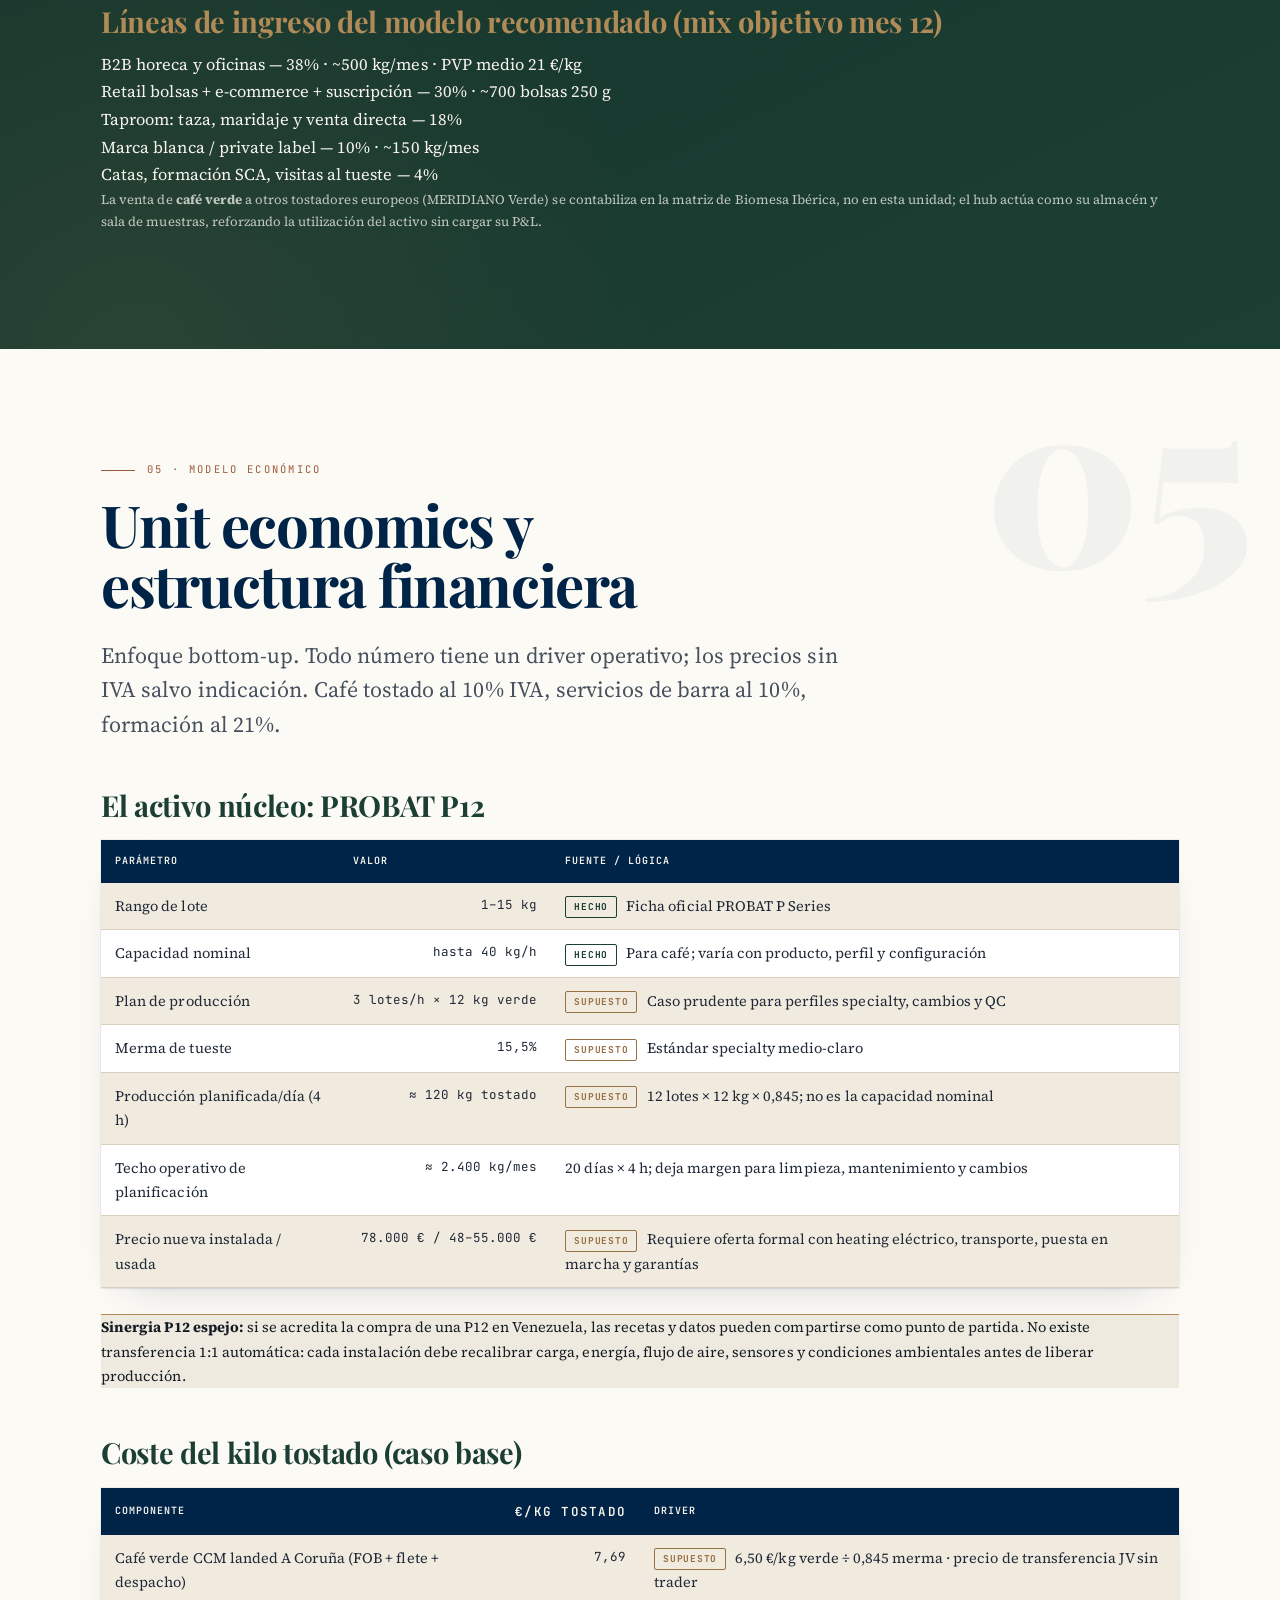
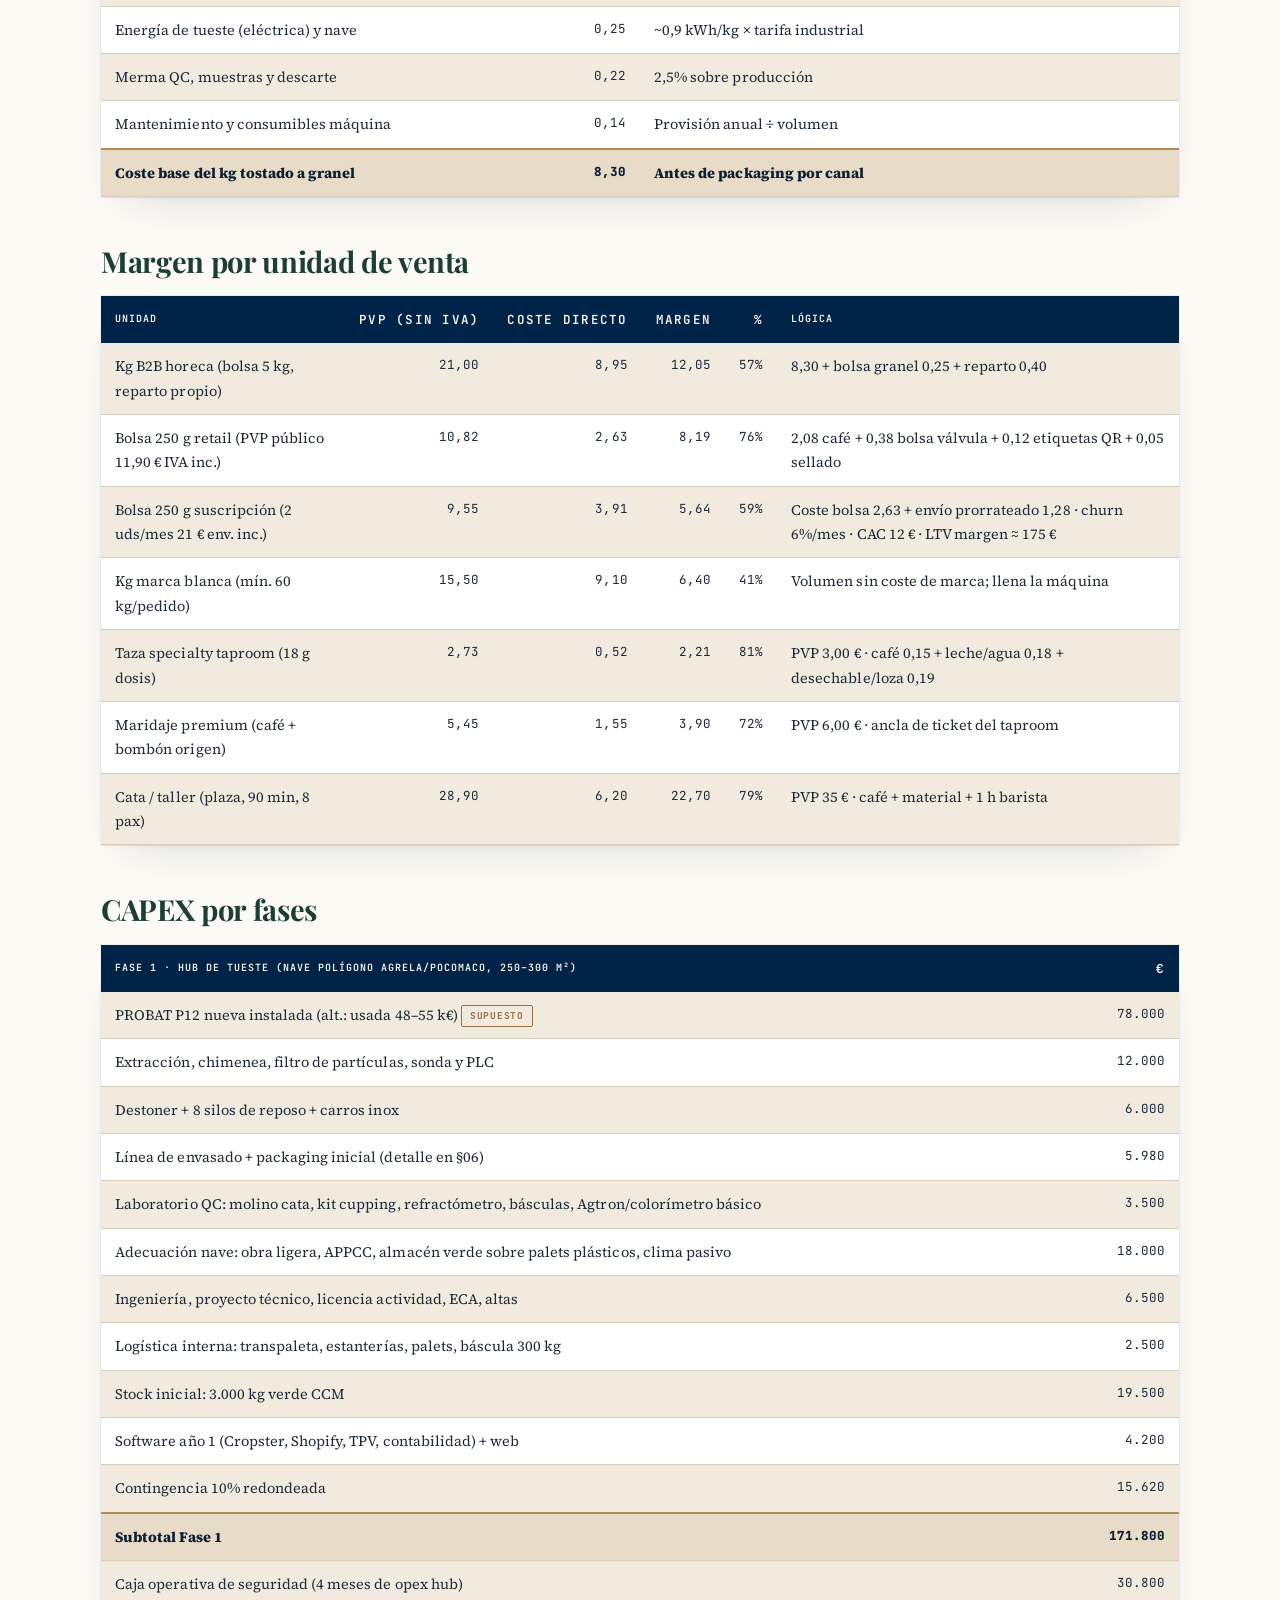
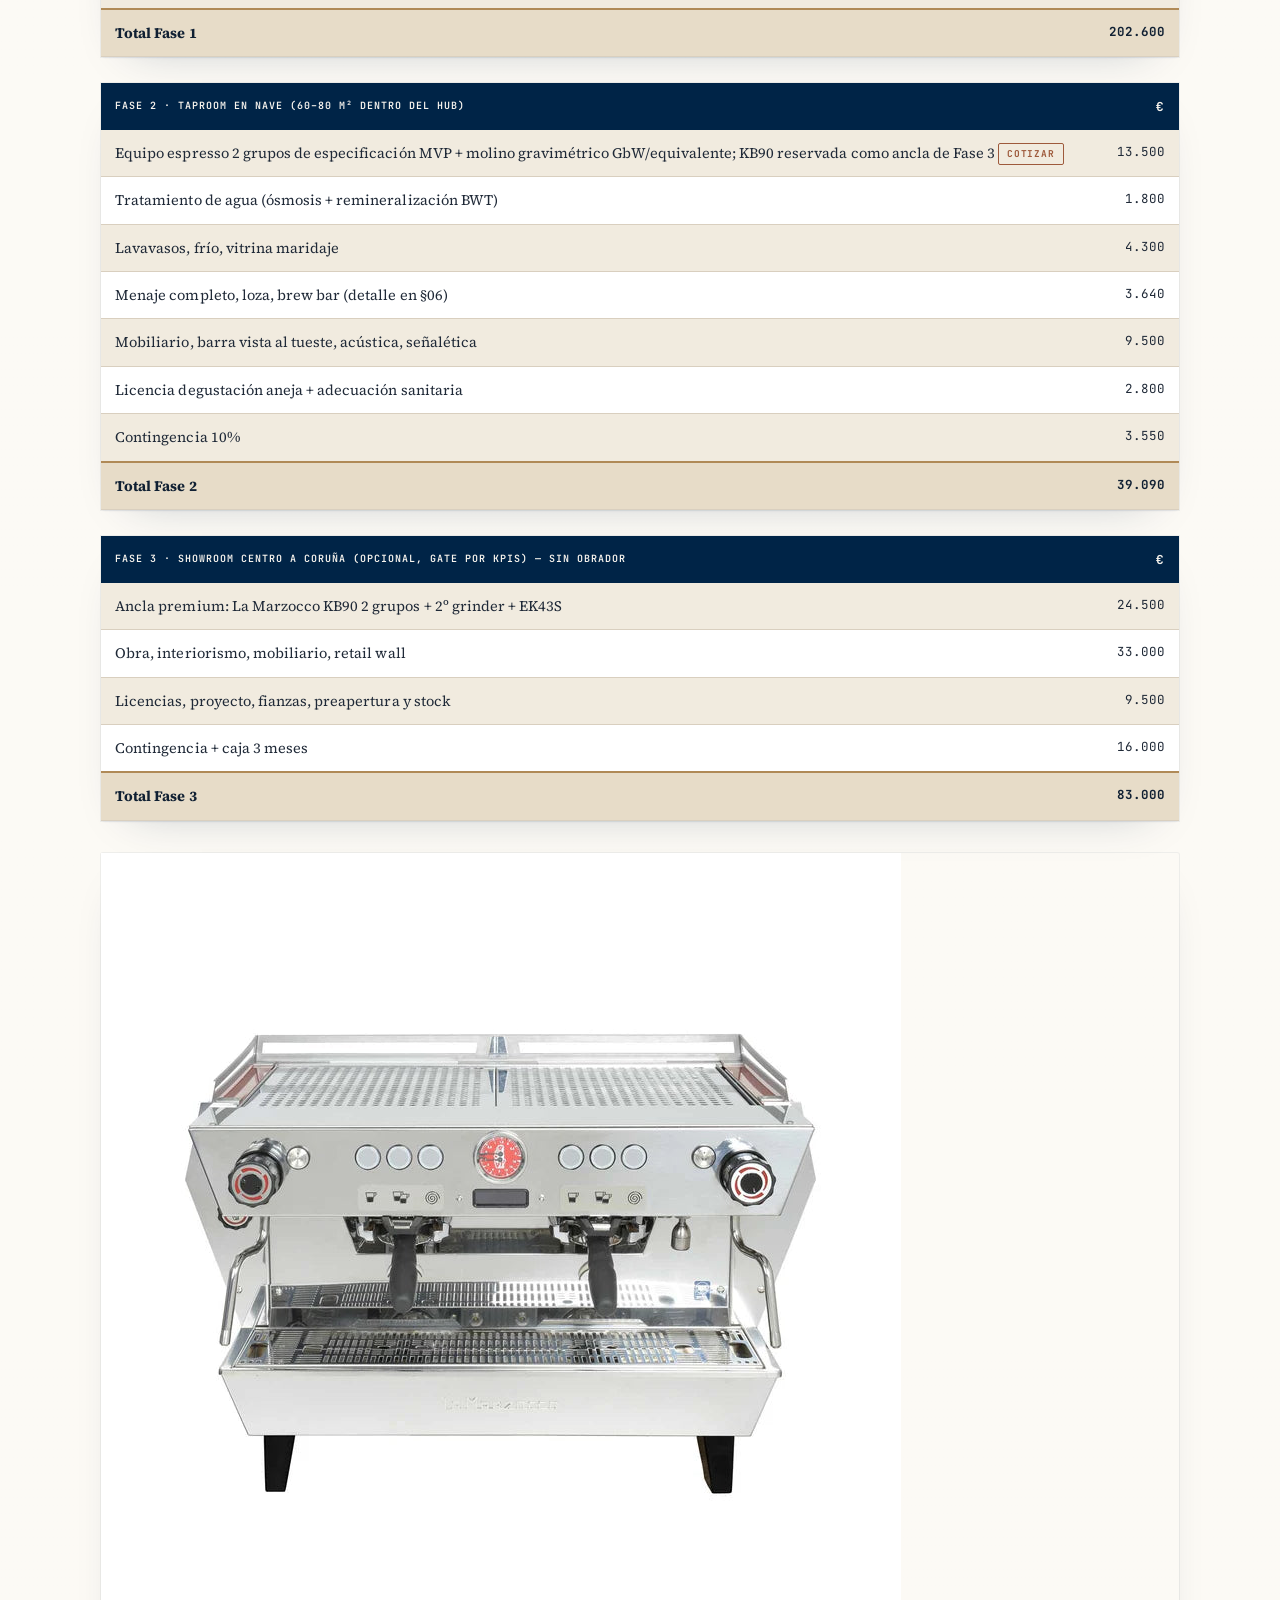
==== commit 90273a04: "Update color styles in index.html" ====
--- a/index.html
+++ b/index.html
@@ -54,7 +54,7 @@
 .sec-kicker{font-family:'JetBrains Mono',monospace;font-size:11px;letter-spacing:.26em;text-transform:uppercase;color:var(--terra);margin-bottom:10px}
 h2{font-size:36px;color:var(--azul);font-weight:700;line-height:1.15;margin-bottom:14px}
 h3{font-size:21px;color:var(--verde);margin:34px 0 12px;font-weight:700}
-.lead{font-size:17px;color:var(--gris);max-width:820px;margin-bottom:26px}
+.lead{font-size:17px;color:#374151;max-width:820px;margin-bottom:26px}
 p{margin-bottom:14px}
 .dark{background:var(--azul);color:var(--crema)}
 .dark h2{color:var(--crema)} .dark h3{color:var(--laton)} .dark .lead{color:rgba(247,244,238,.92)} .dark p{color:rgba(247,244,238,.94)}
@@ -66,7 +66,7 @@
 .grid4{display:grid;grid-template-columns:repeat(4,1fr);gap:18px}
 .card{background:#fff;border:1px solid #e4ddcf;border-top:3px solid var(--laton);padding:24px;border-radius:16px;box-shadow:0 12px 34px rgba(0,36,71,.06)}
 .card h4{font-family:'Playfair Display',serif;font-size:17px;color:var(--azul);margin-bottom:8px}
-.card p{font-size:13.5px;color:var(--gris);margin:0}
+.card p{font-size:13.5px;color:#243447;margin:0}
 .dark .card{background:rgba(255,255,255,.05);border-color:rgba(176,138,87,.3)}
 .dark .card h4{color:var(--laton)} .dark .card p{color:rgba(247,244,238,.9)}
 .kpi{background:#fff;border:1px solid #e4ddcf;padding:20px 22px;border-radius:14px;text-align:left}
@@ -78,18 +78,18 @@
 .t-condicion{background:var(--terra);color:#fff}
 table{width:100%;border-collapse:collapse;margin:18px 0 26px;background:#fff;font-size:13.5px}
 th{background:var(--azul);color:var(--crema);text-align:left;padding:10px 12px;font-size:11px;letter-spacing:.1em;text-transform:uppercase;font-weight:600}
-td{padding:9px 12px;border-bottom:1px solid #eae4d7;vertical-align:top}
-tr:nth-child(even) td{background:#faf7f1}
+td{padding:9px 12px;border-bottom:1px solid #d9cfbf;vertical-align:top;color:#1f2937}
+tr:nth-child(even) td{background:#f1ebdf}
 td.num,th.num{text-align:right;font-family:'JetBrains Mono',monospace;font-size:12.5px;white-space:nowrap}
-.total td{background:var(--crema-2)!important;font-weight:700;border-top:2px solid var(--laton)}
+.total td{background:#e7dcc8!important;font-weight:800;border-top:2px solid var(--laton);color:#102033}
 .dark table{background:rgba(255,255,255,.04)}
 .dark td{border-color:rgba(255,255,255,.18);color:rgba(247,244,238,.95)}
 .dark tr:nth-child(even) td{background:rgba(255,255,255,.03)}
-.note{background:var(--crema-2);border-left:3px solid var(--laton);padding:14px 18px;font-size:13.5px;color:#4a4438;margin:18px 0;border-radius:0 12px 12px 0}
+.note{background:var(--crema-2.note{background:#ece3d3;border-left:3px solid var(--laton);padding:14px 18px;font-size:13.5px;color:#1f2937;margin:18px 0;border-radius:0 12px 12px 0}
 .warn{border-left-color:var(--terra)}
 /* bars */
 .bar-row{display:grid;grid-template-columns:190px 1fr 92px;align-items:center;gap:12px;margin-bottom:10px;font-size:12.5px}
-.bar-row .lbl{text-align:right;color:var(--gris);font-weight:500}
+.bar-row .lbl{text-align:right;color:#243447;font-weight:600}
 .bar-track{background:#e8e1d2;border-radius:2px;height:20px;position:relative;overflow:hidden}
 .bar-fill{height:100%;border-radius:2px}
 .bar-val{font-family:'JetBrains Mono',monospace;font-size:12px;color:var(--azul);font-weight:700}
@@ -107,7 +107,7 @@
 .step{display:grid;grid-template-columns:52px 1fr;gap:18px;margin-bottom:20px}
 .step::before{counter-increment:st;content:counter(st,decimal-leading-zero);font-family:'JetBrains Mono',monospace;font-size:22px;color:var(--laton);font-weight:700;border-top:2px solid var(--laton);padding-top:6px}
 .step h4{font-family:'Playfair Display',serif;font-size:17px;color:var(--azul);margin-bottom:5px}
-.step p{font-size:13.5px;color:var(--gris);margin:0}
+.step p{font-size:13.5px;color:#243447;margin:0}
 .dark .step h4{color:var(--crema)} .dark .step p{color:rgba(247,244,238,.9)}
 /* option cards */
 .opt{background:#fff;border:1px solid #e4ddcf;border-radius:16px;padding:26px;position:relative}
@@ -115,12 +115,12 @@
 .opt .badge{position:absolute;top:-12px;right:18px;background:var(--laton);color:#fff;font-family:'JetBrains Mono',monospace;font-size:10px;letter-spacing:.14em;padding:4px 12px;text-transform:uppercase;border-radius:999px}
 .opt h4{font-family:'Playfair Display',serif;font-size:19px;color:var(--azul);margin-bottom:4px}
 .opt .sub{font-size:11px;letter-spacing:.12em;text-transform:uppercase;color:var(--terra);margin-bottom:14px;font-weight:600}
-.opt ul{list-style:none;font-size:13px;color:var(--gris)}
+.opt ul{list-style:none;font-size:13px;color:#243447}
 .opt li{padding:6px 0;border-bottom:1px dashed #e4ddcf;display:flex;justify-content:space-between;gap:10px}
 .opt li b{font-family:'JetBrains Mono',monospace;color:var(--azul);white-space:nowrap}
 footer{background:var(--azul);color:rgba(247,244,238,.6);padding:44px 0;font-size:12px}
 footer a{color:var(--laton)}
-.src{font-size:12px;color:var(--gris);line-height:1.9}
+.src{font-size:12px;color:#243447;line-height:1.9}
 .src a{color:var(--terra)}
 .t-diligence{background:#6f5b91;color:#fff}
 .review-strip{display:grid;grid-template-columns:1.15fr repeat(3,.7fr);gap:1px;margin-top:-1px;background:rgba(176,138,87,.26);border-top:1px solid rgba(176,138,87,.26);border-bottom:1px solid rgba(176,138,87,.26)}
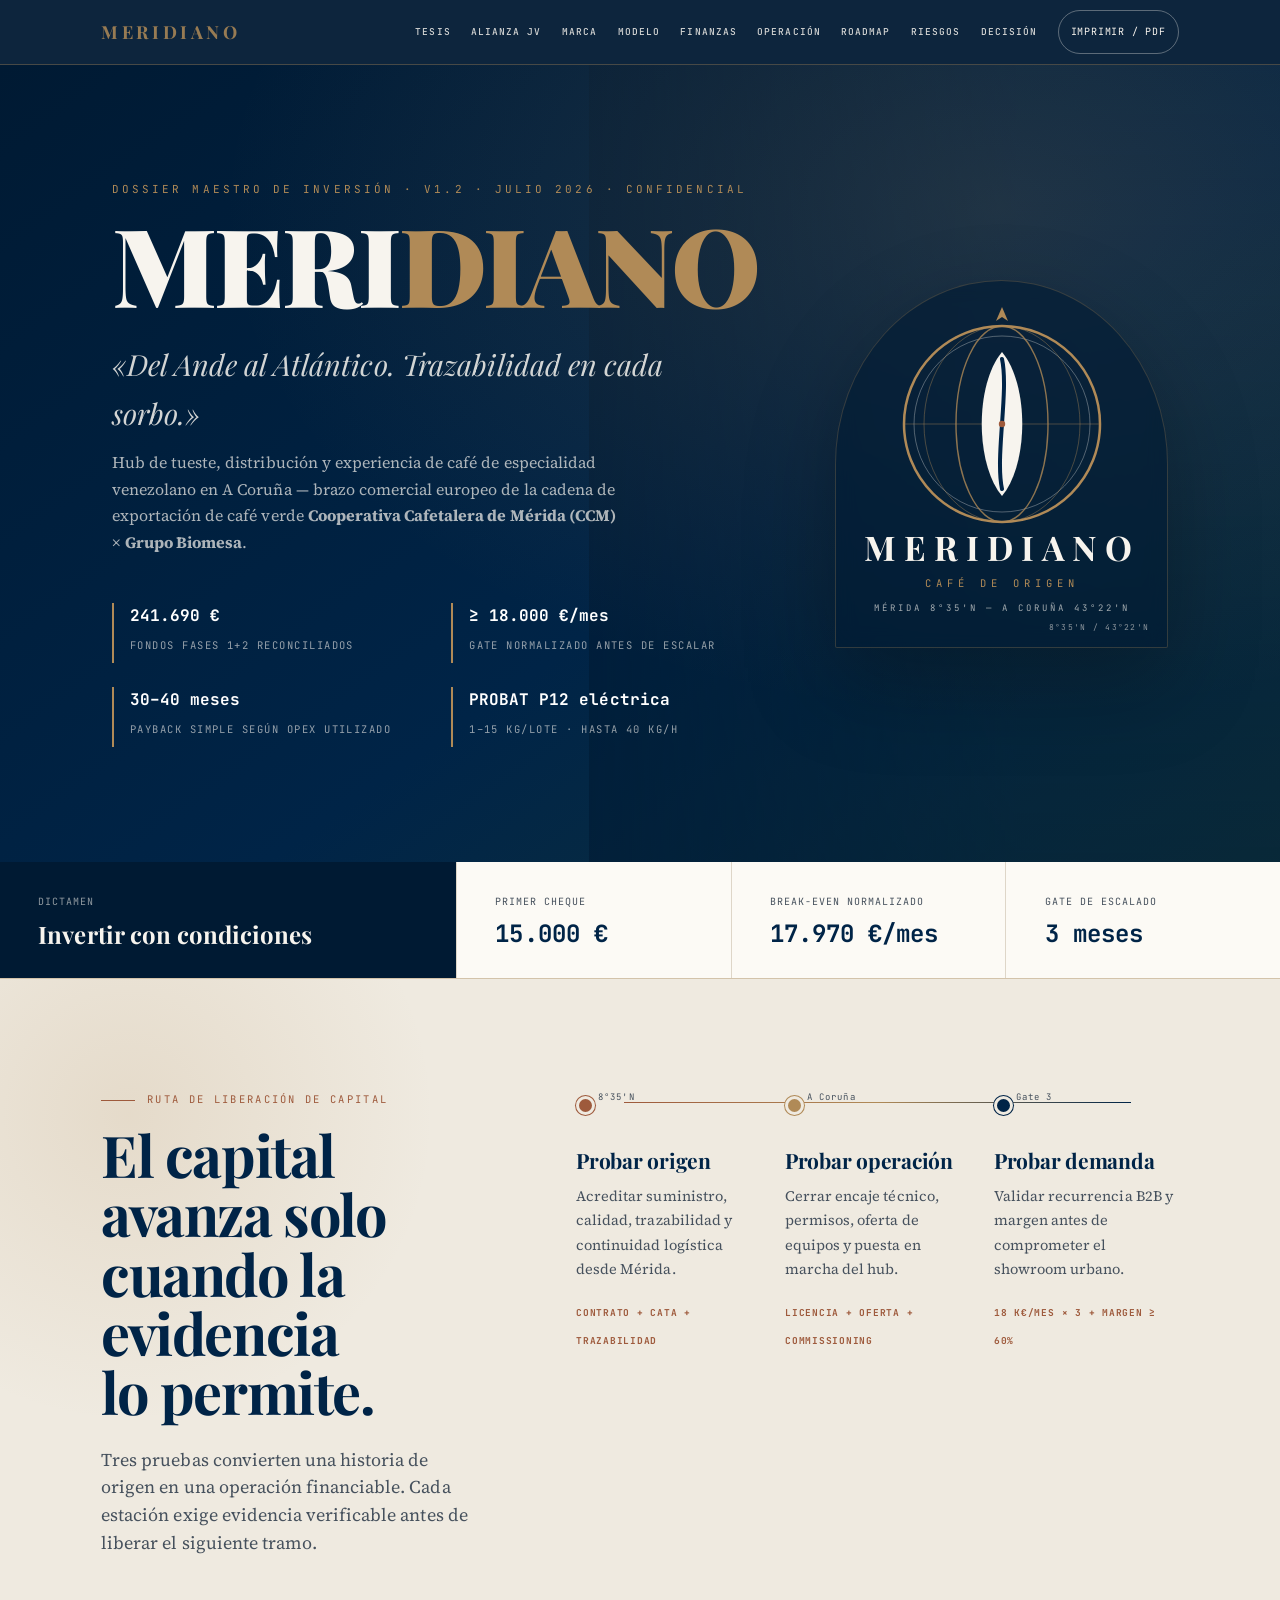
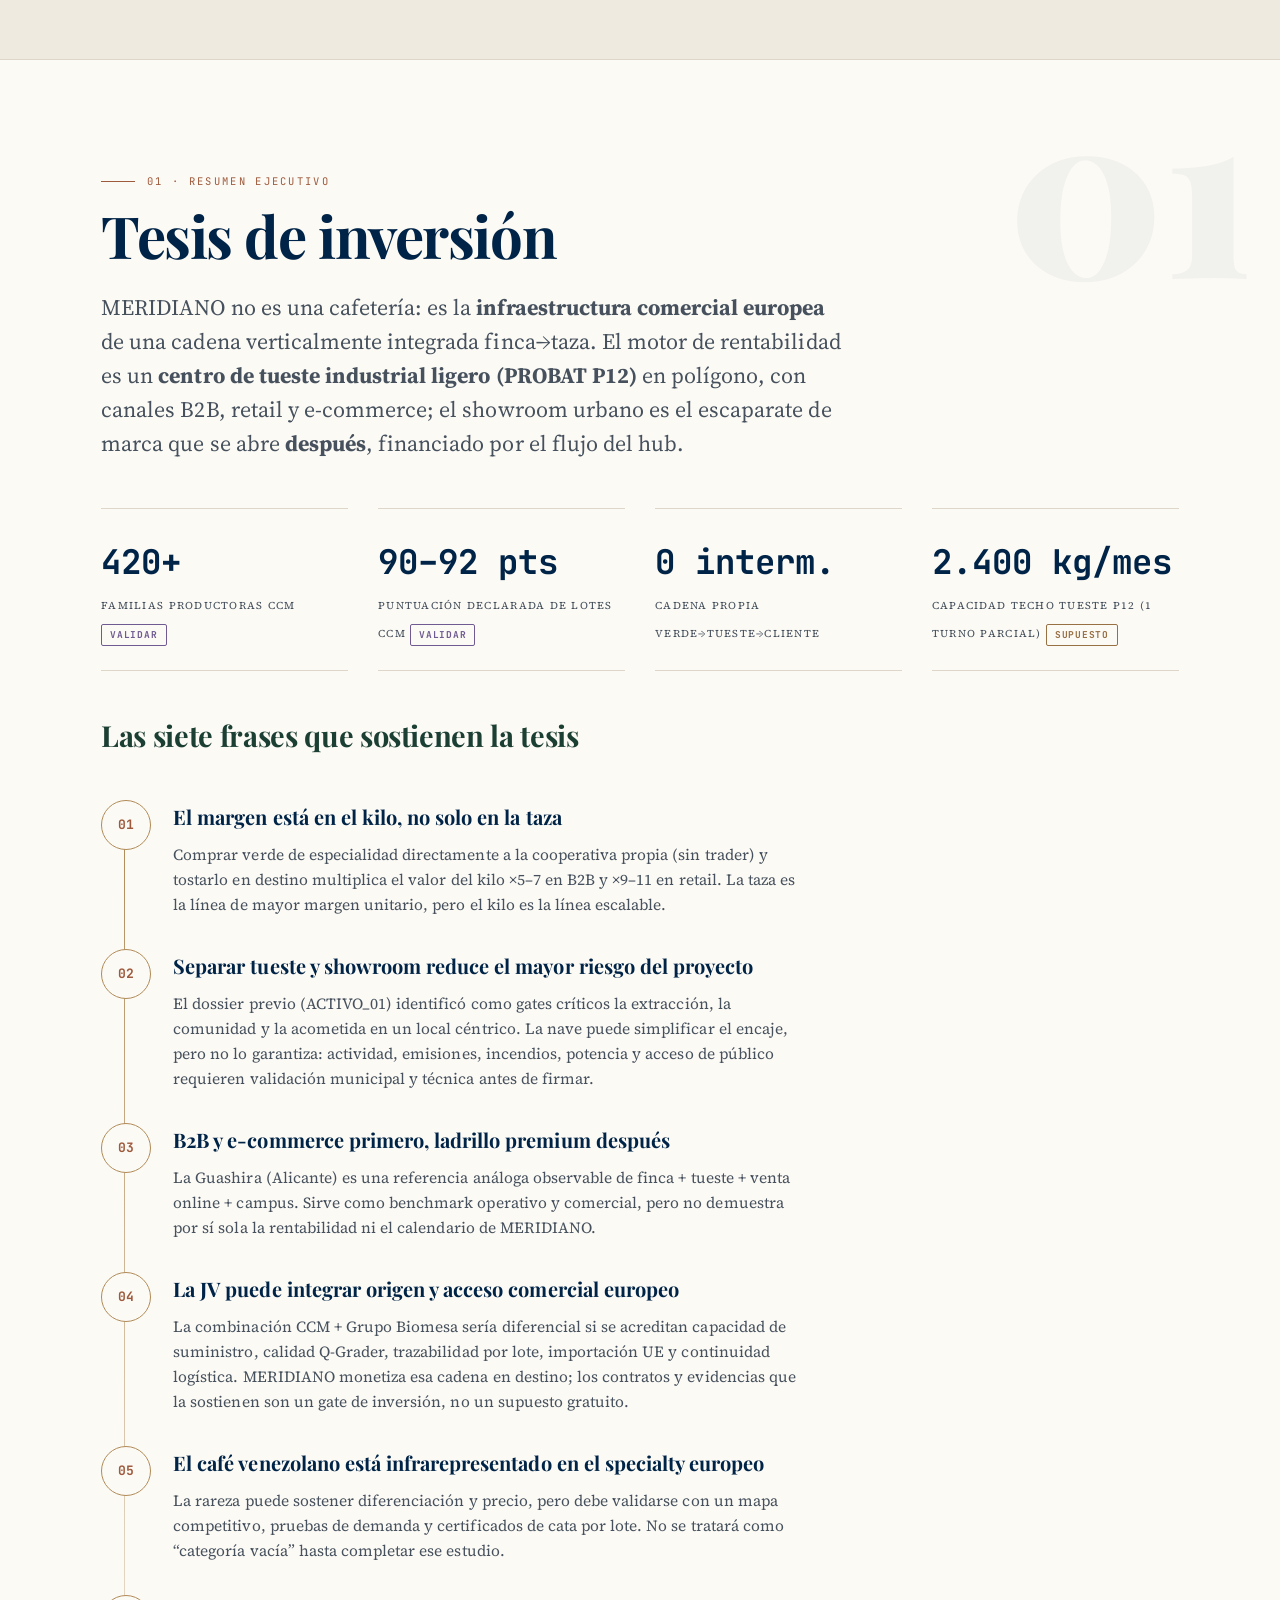
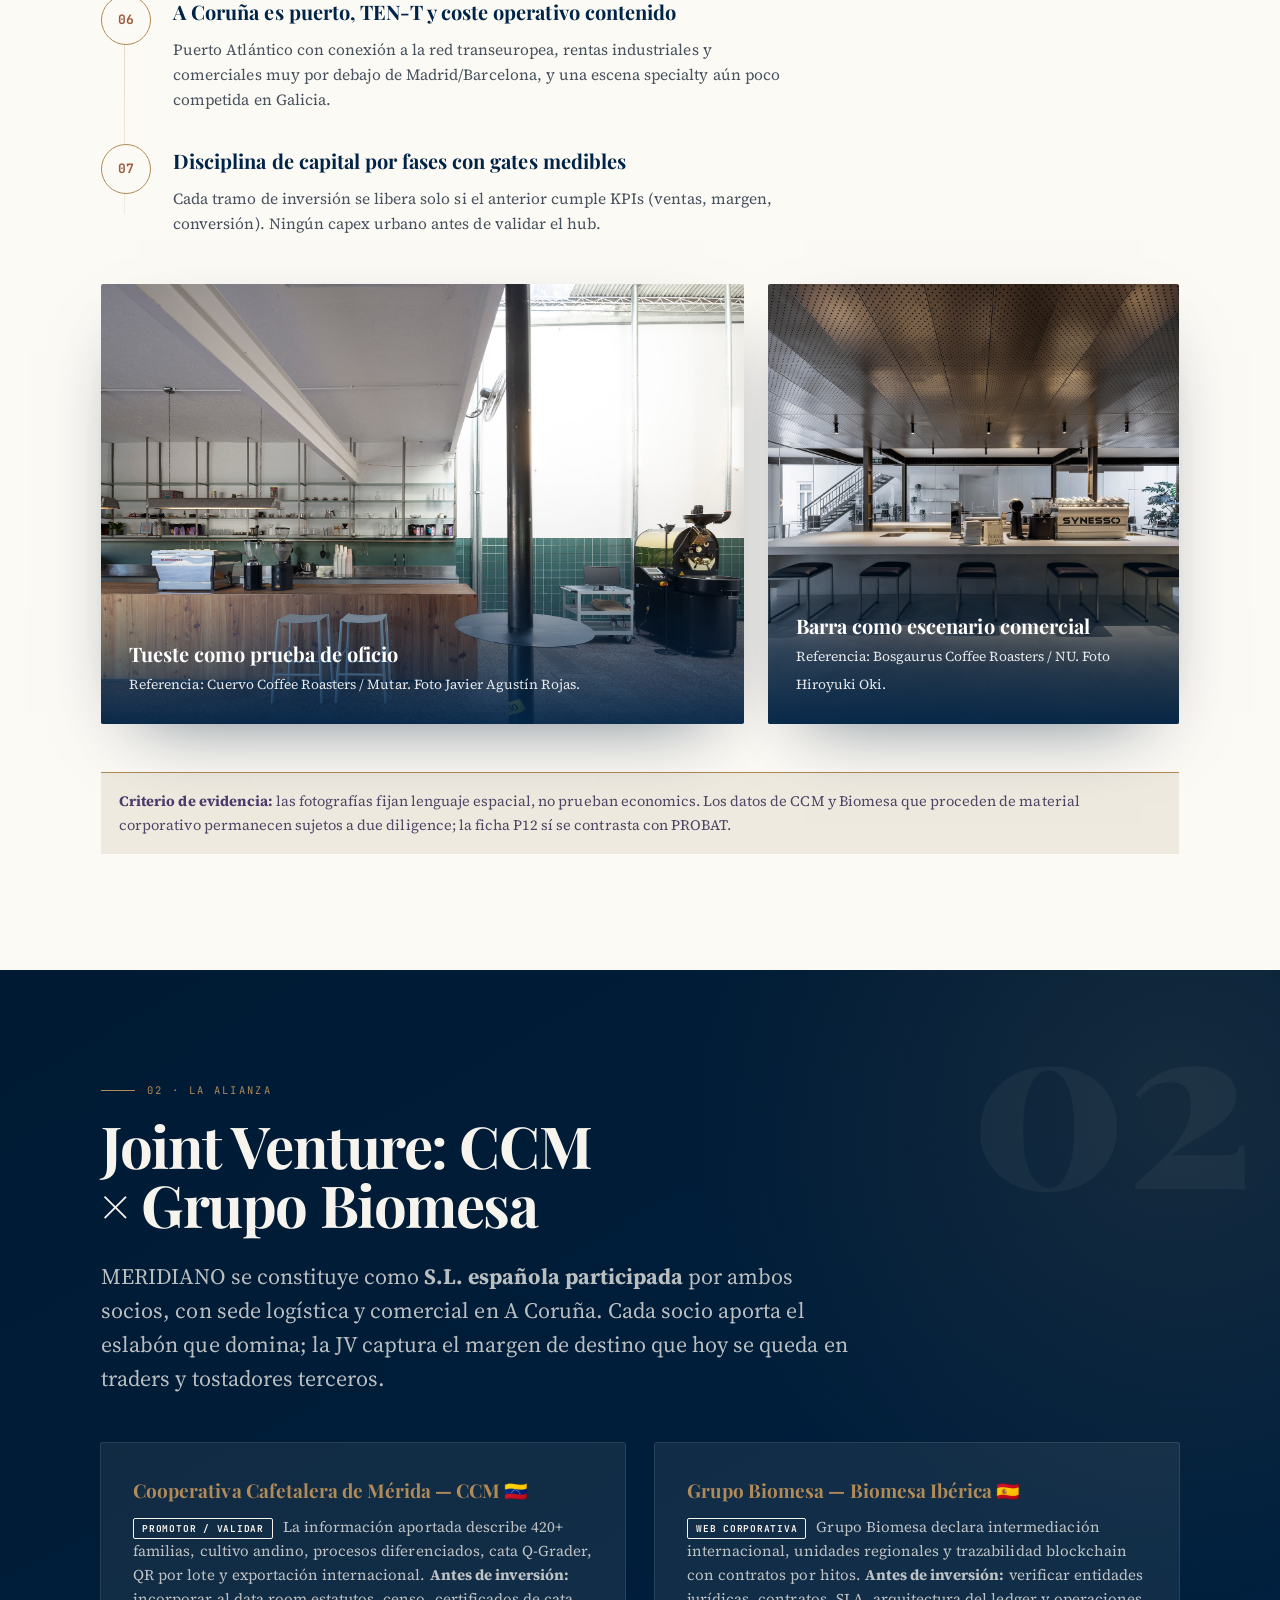
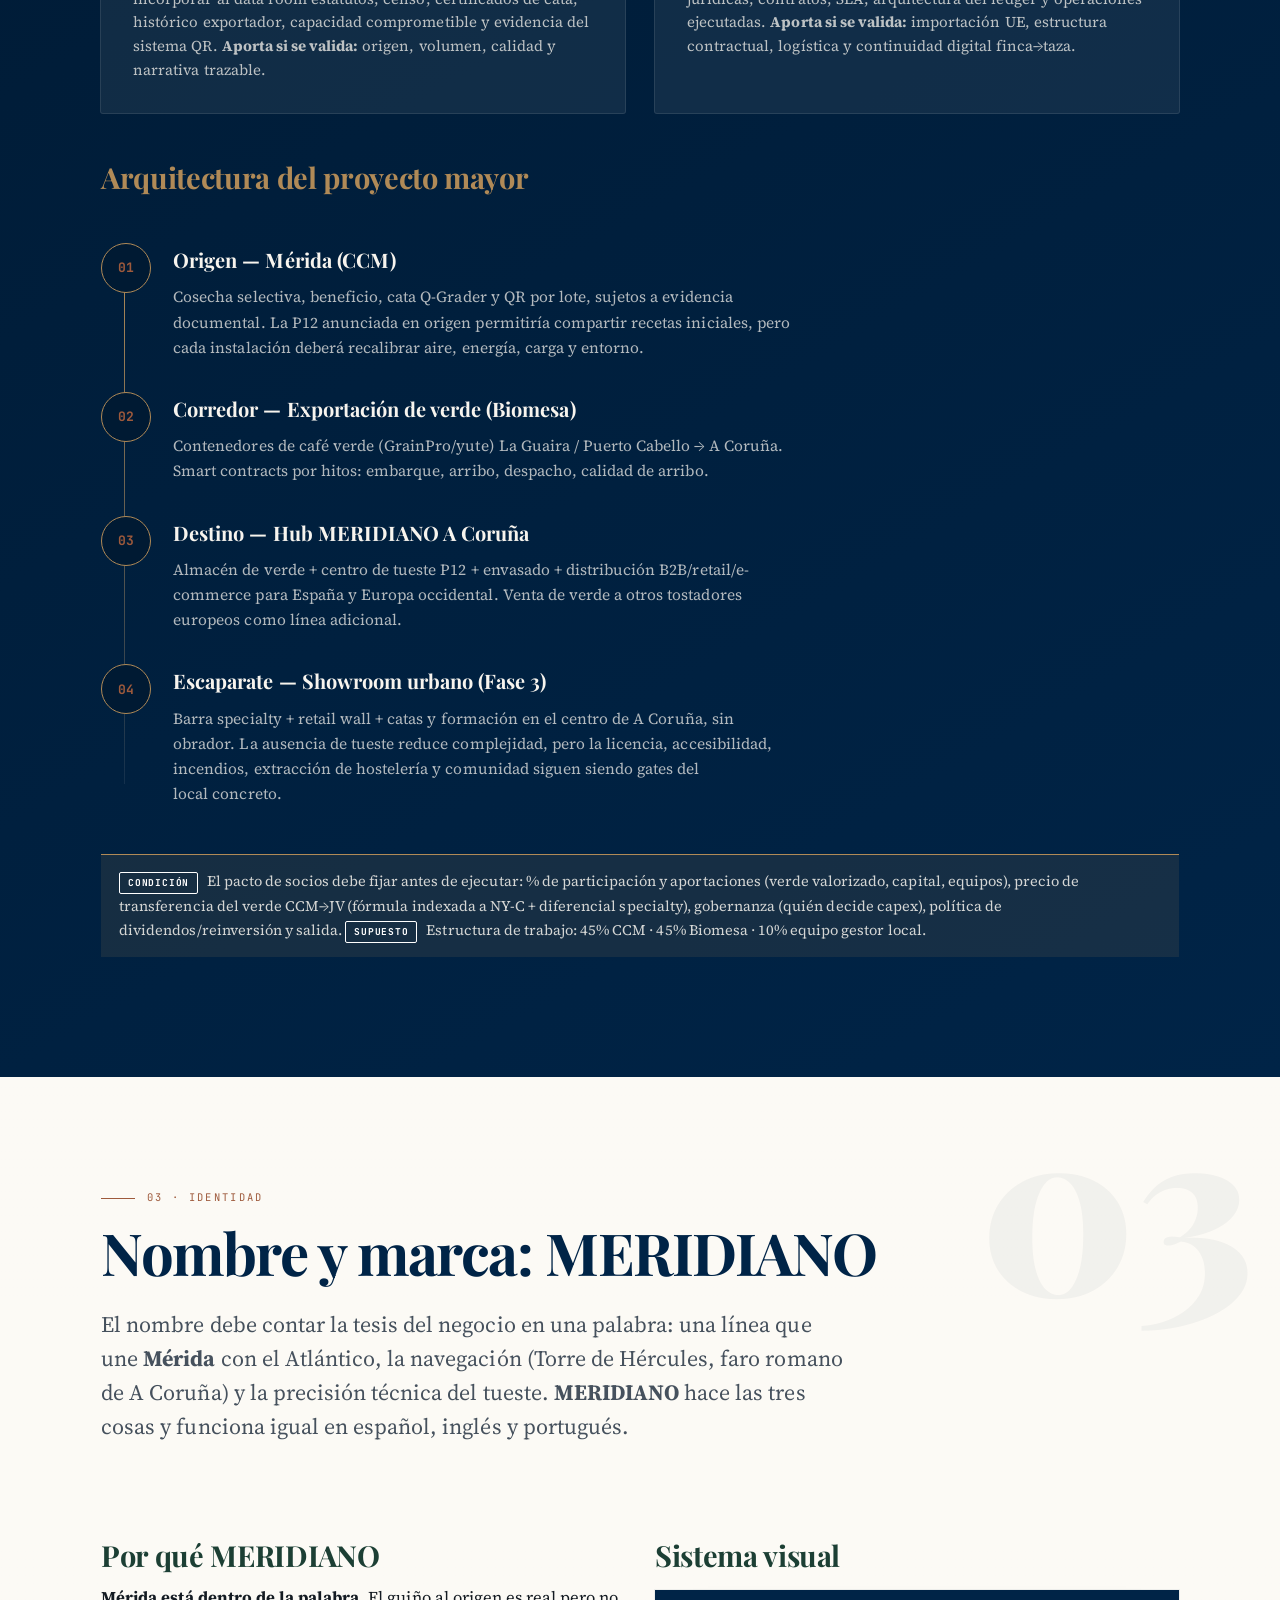
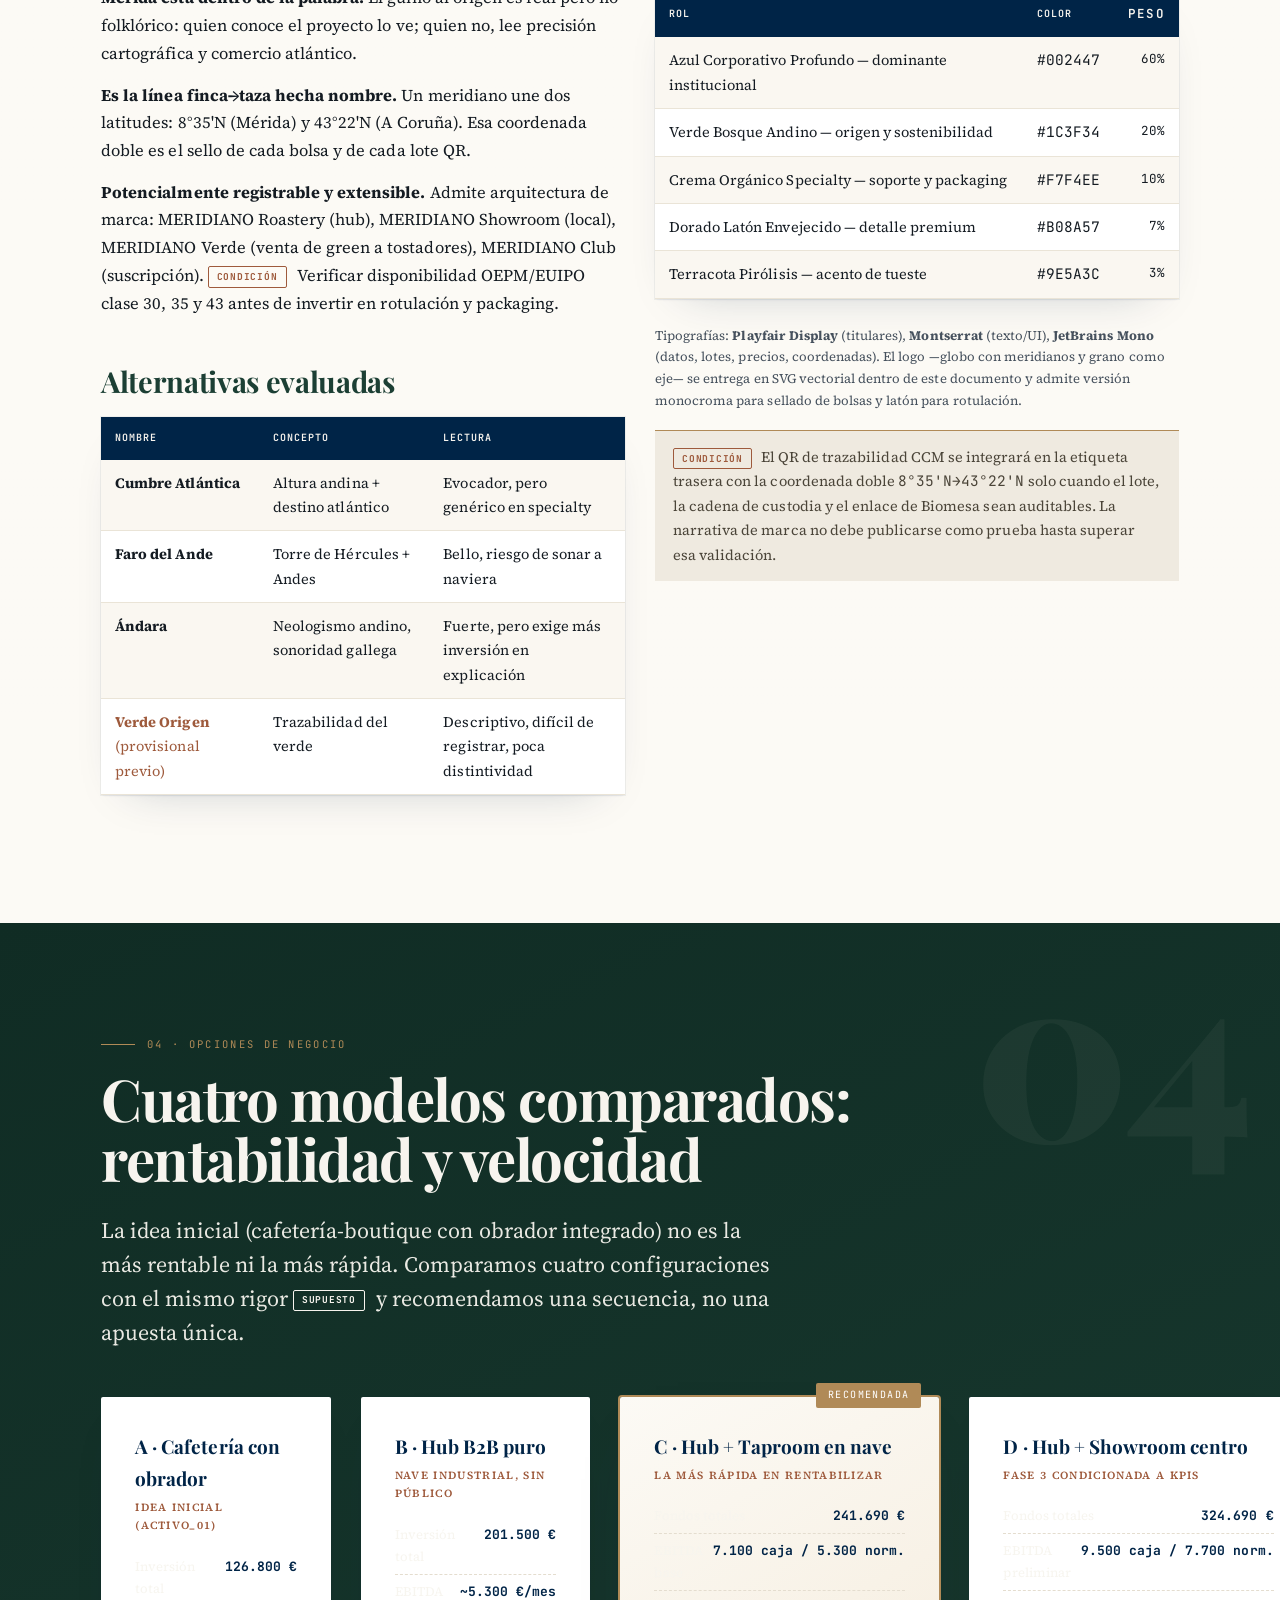
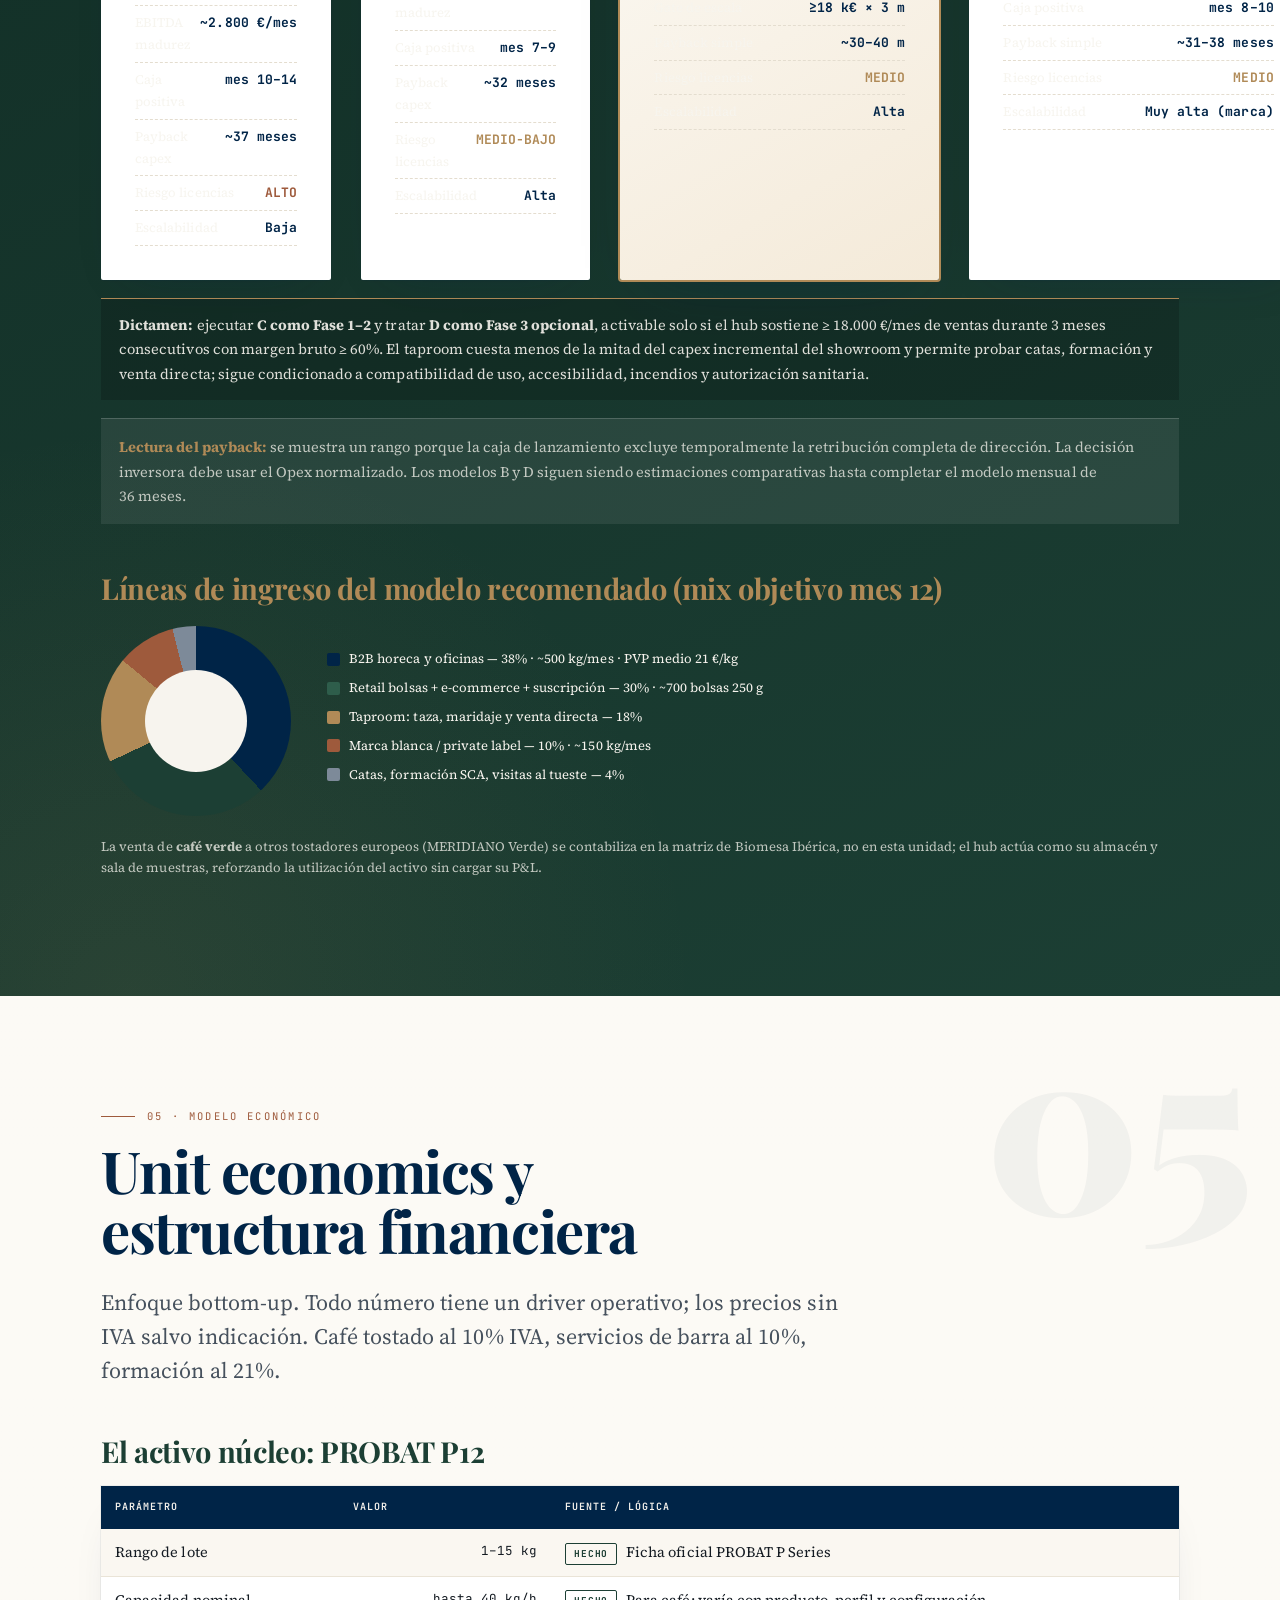
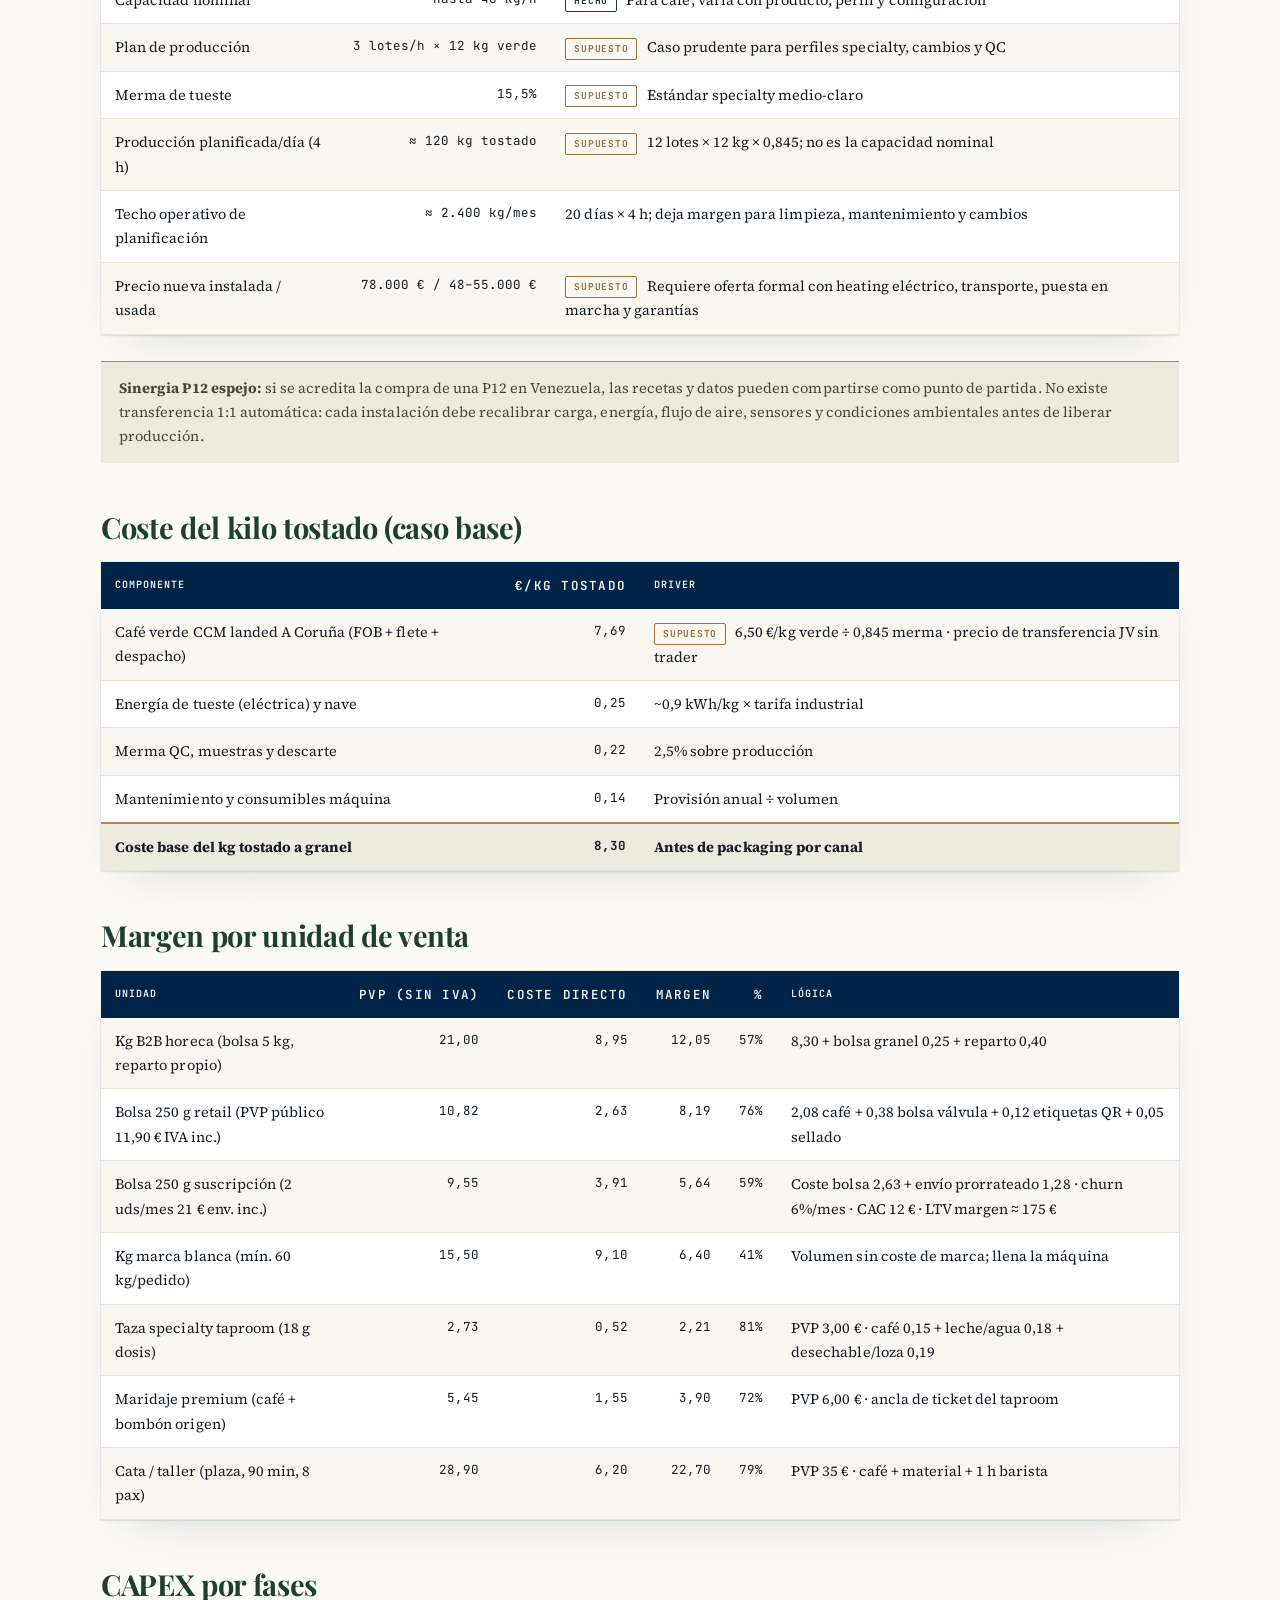
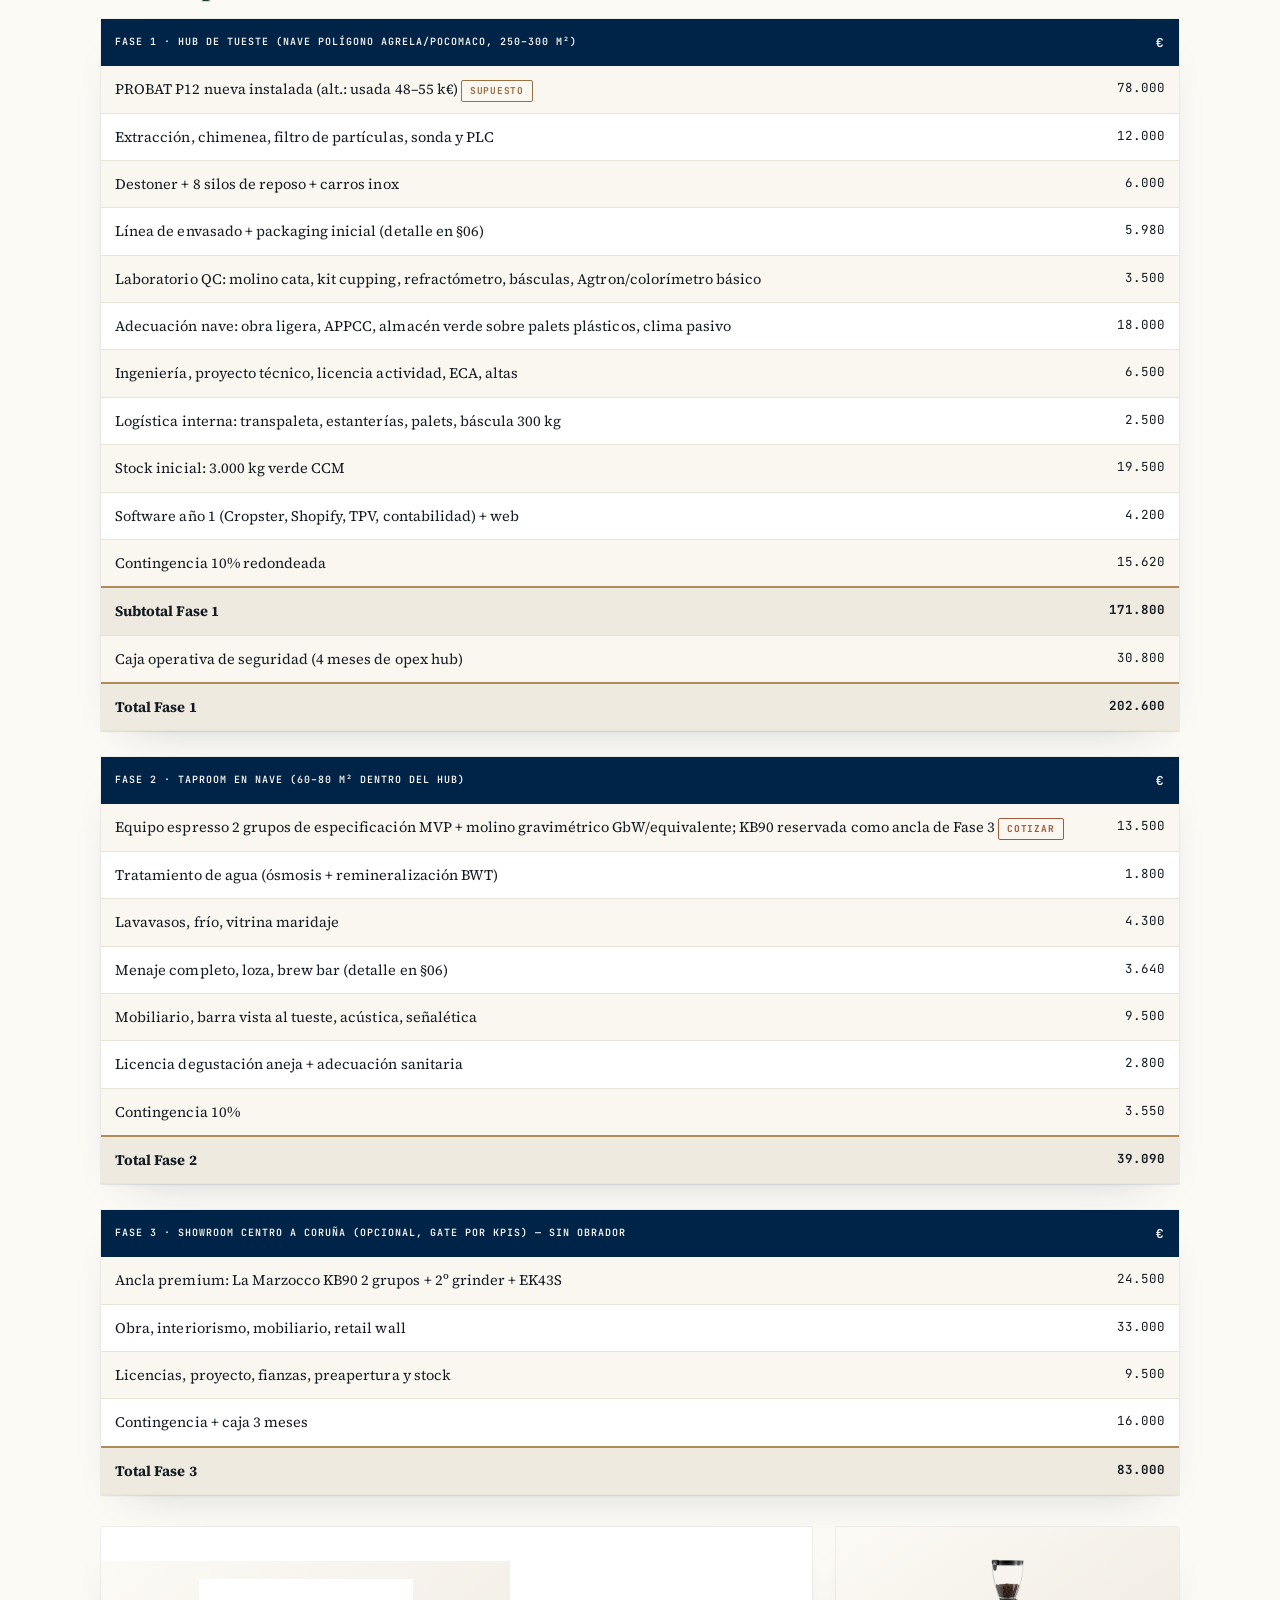
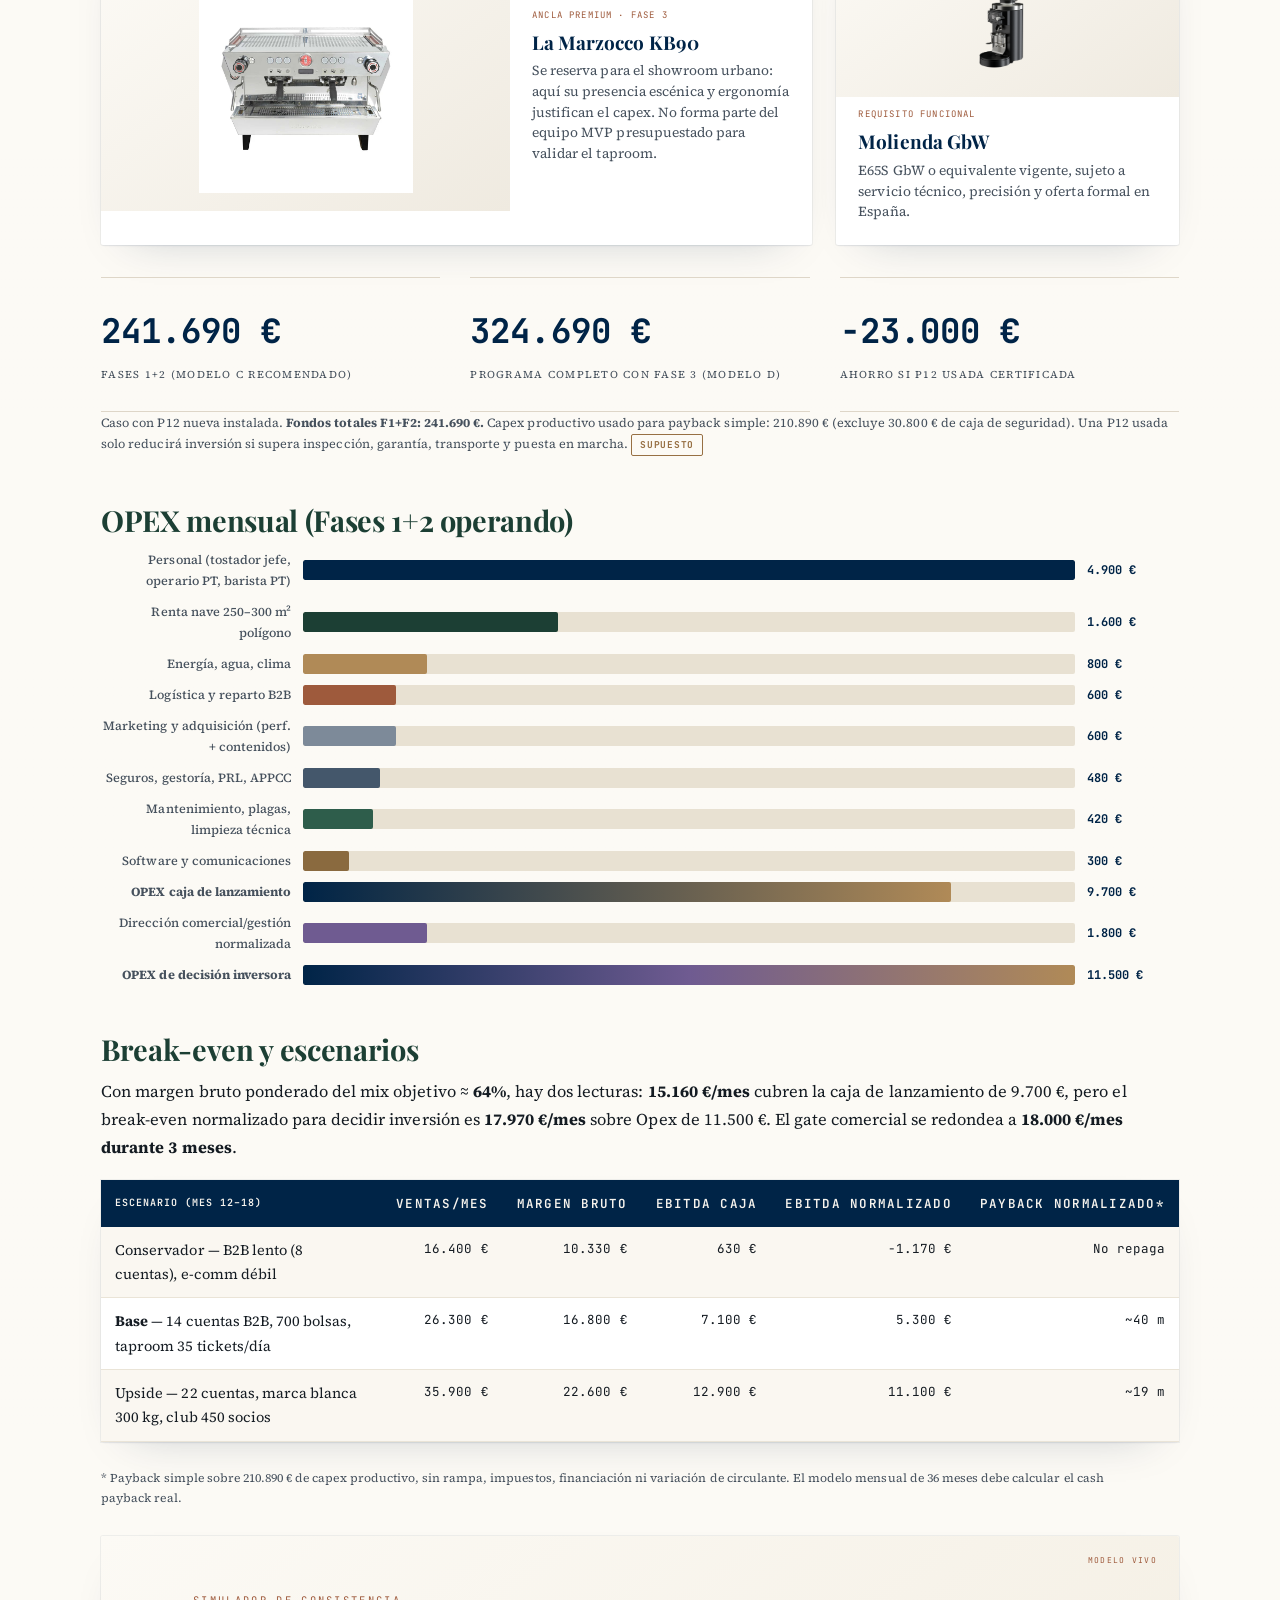
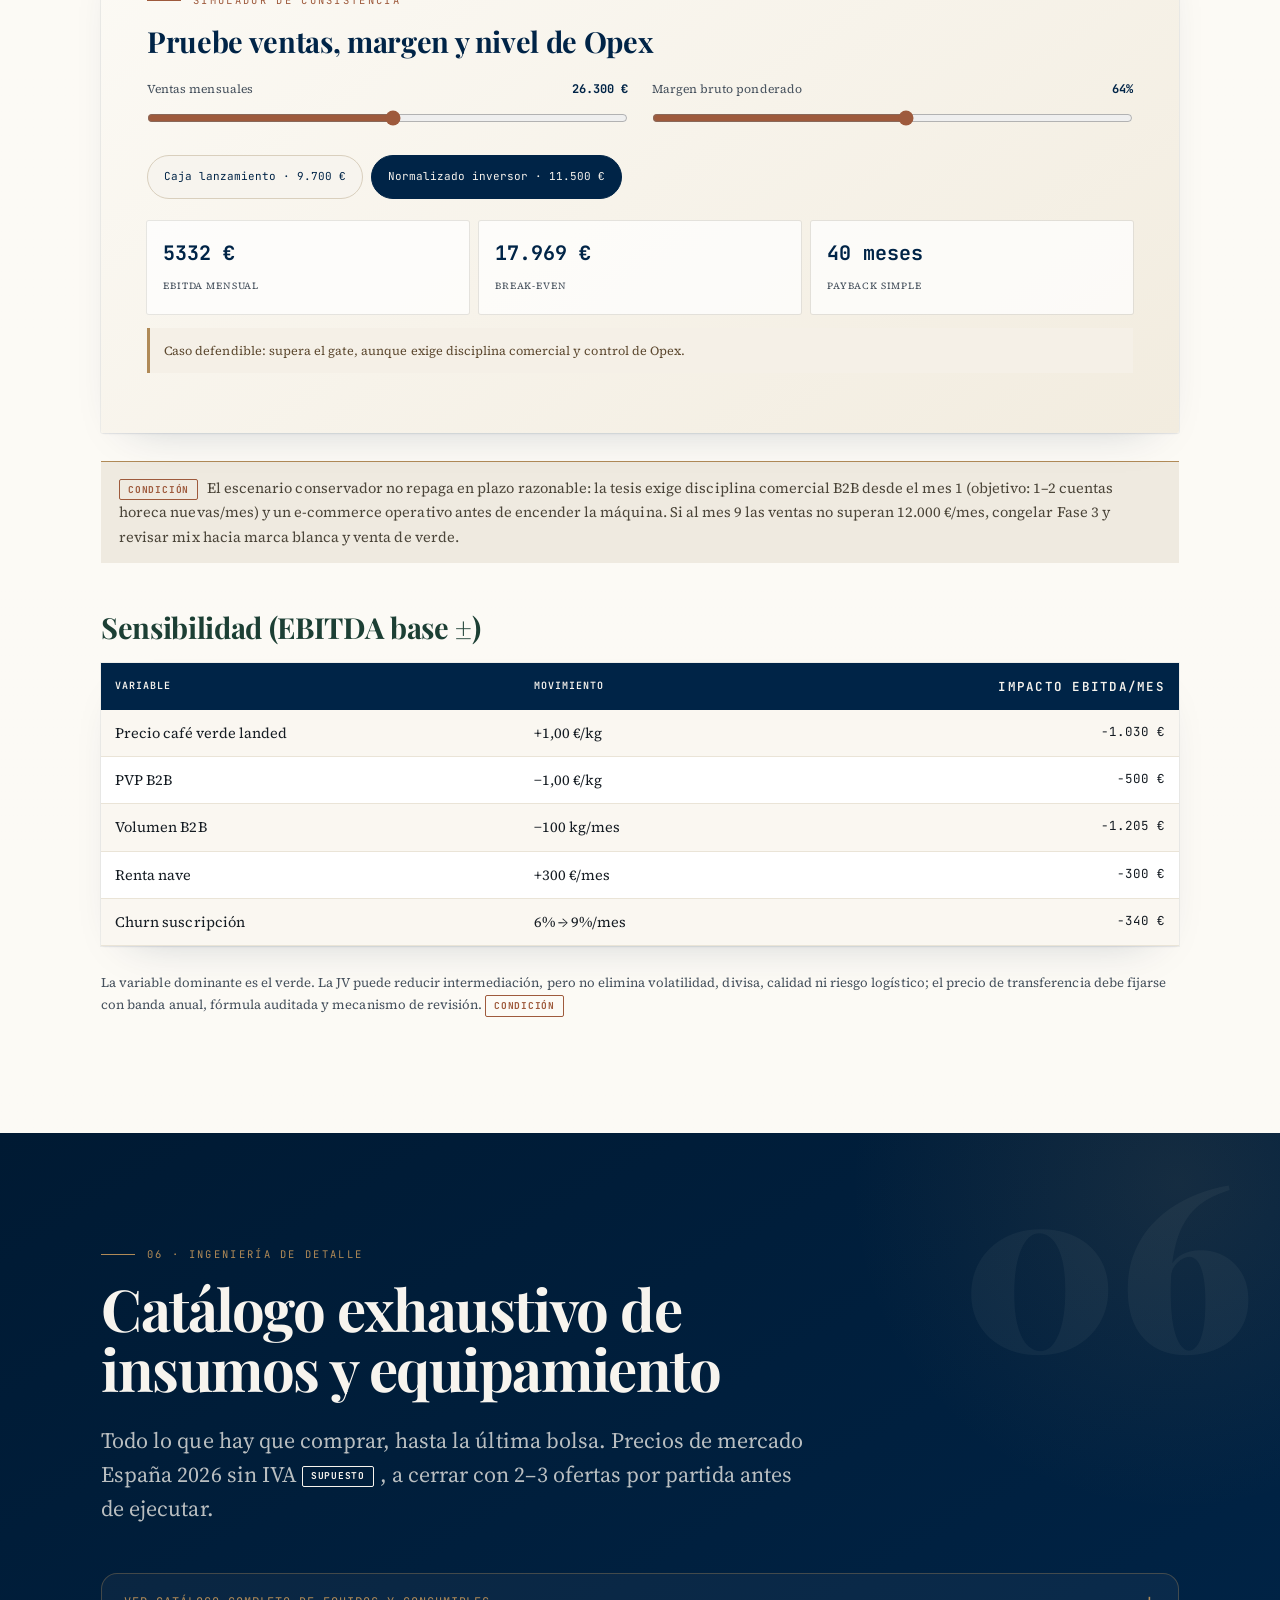
==== commit 64fa5297: "Update color variables and styles in index.html" ====
--- a/index.html
+++ b/index.html
@@ -12,7 +12,7 @@
 <style>
 :root{
   --azul:#002447; --verde:#1C3F34; --crema:#F7F4EE; --laton:#B08A57; --terra:#9E5A3C;
-  --azul-90:#0A3159; --crema-2:#EFEAE0; --ink:#1d2530; --gris:#374151;
+  --azul-90:#0A3159; --crema-2:#EFEAE0; --ink:#1d2530; --gris:#5a6472;
   --ease-out:cubic-bezier(.23,1,.32,1); --ease-in-out:cubic-bezier(.77,0,.175,1);
   --sombra:0 24px 70px rgba(0,36,71,.13);
 }
@@ -44,31 +44,31 @@
 .hero h1{font-size:64px;line-height:1.02;font-weight:900;letter-spacing:.04em}
 .hero h1 span{color:var(--laton)}
 .hero .lema{font-family:'Playfair Display',serif;font-style:italic;font-size:20px;color:rgba(247,244,238,.85);margin:22px 0 8px}
-.hero .sub{font-size:14px;color:rgba(247,244,238,.9);max-width:560px}
+.hero .sub{font-size:14px;color:rgba(247,244,238,.7);max-width:560px}
 .hero .meta{margin-top:30px;display:flex;gap:26px;flex-wrap:wrap}
 .hero .meta div{border-left:2px solid var(--laton);padding-left:12px}
 .hero .meta b{display:block;font-family:'JetBrains Mono',monospace;font-size:15px;color:#fff}
-.hero .meta small{font-size:10.5px;letter-spacing:.14em;text-transform:uppercase;color:rgba(247,244,238,.82)}
+.hero .meta small{font-size:10.5px;letter-spacing:.14em;text-transform:uppercase;color:rgba(247,244,238,.6)}
 .logo-box{display:flex;justify-content:center;padding:18px;border:1px solid rgba(176,138,87,.28);border-radius:180px 180px 20px 20px;background:rgba(0,36,71,.54);backdrop-filter:blur(10px);box-shadow:0 30px 80px rgba(0,0,0,.2)}
 /* ---------- HEADINGS ---------- */
 .sec-kicker{font-family:'JetBrains Mono',monospace;font-size:11px;letter-spacing:.26em;text-transform:uppercase;color:var(--terra);margin-bottom:10px}
 h2{font-size:36px;color:var(--azul);font-weight:700;line-height:1.15;margin-bottom:14px}
 h3{font-size:21px;color:var(--verde);margin:34px 0 12px;font-weight:700}
-.lead{font-size:17px;color:#374151;max-width:820px;margin-bottom:26px}
+.lead{font-size:17px;color:var(--gris);max-width:820px;margin-bottom:26px}
 p{margin-bottom:14px}
 .dark{background:var(--azul);color:var(--crema)}
-.dark h2{color:var(--crema)} .dark h3{color:var(--laton)} .dark .lead{color:rgba(247,244,238,.92)} .dark p{color:rgba(247,244,238,.94)}
+.dark h2{color:var(--crema)} .dark h3{color:var(--laton)} .dark .lead{color:rgba(247,244,238,.75)} .dark p{color:rgba(247,244,238,.85)}
 .green{background:var(--verde);color:var(--crema)}
-.green h2{color:var(--crema)} .green h3{color:var(--laton)} .green .lead,.green p{color:rgba(247,244,238,.94)}
+.green h2{color:var(--crema)} .green h3{color:var(--laton)} .green .lead,.green p,.green li{color:rgba(247,244,238,.94)}
 /* ---------- COMPONENTS ---------- */
 .grid2{display:grid;grid-template-columns:1fr 1fr;gap:26px}
 .grid3{display:grid;grid-template-columns:repeat(3,1fr);gap:22px}
 .grid4{display:grid;grid-template-columns:repeat(4,1fr);gap:18px}
 .card{background:#fff;border:1px solid #e4ddcf;border-top:3px solid var(--laton);padding:24px;border-radius:16px;box-shadow:0 12px 34px rgba(0,36,71,.06)}
 .card h4{font-family:'Playfair Display',serif;font-size:17px;color:var(--azul);margin-bottom:8px}
-.card p{font-size:13.5px;color:#243447;margin:0}
+.card p{font-size:13.5px;color:var(--gris);margin:0}
 .dark .card{background:rgba(255,255,255,.05);border-color:rgba(176,138,87,.3)}
-.dark .card h4{color:var(--laton)} .dark .card p{color:rgba(247,244,238,.9)}
+.dark .card h4{color:var(--laton)} .dark .card p{color:rgba(247,244,238,.75)}
 .kpi{background:#fff;border:1px solid #e4ddcf;padding:20px 22px;border-radius:14px;text-align:left}
 .kpi b{display:block;font-family:'JetBrains Mono',monospace;font-size:26px;color:var(--azul);font-weight:700}
 .kpi small{font-size:10.5px;letter-spacing:.12em;text-transform:uppercase;color:var(--gris)}
@@ -78,18 +78,18 @@
 .t-condicion{background:var(--terra);color:#fff}
 table{width:100%;border-collapse:collapse;margin:18px 0 26px;background:#fff;font-size:13.5px}
 th{background:var(--azul);color:var(--crema);text-align:left;padding:10px 12px;font-size:11px;letter-spacing:.1em;text-transform:uppercase;font-weight:600}
-td{padding:9px 12px;border-bottom:1px solid #d9cfbf;vertical-align:top;color:#1f2937}
-tr:nth-child(even) td{background:#f1ebdf}
+td{padding:9px 12px;border-bottom:1px solid #eae4d7;vertical-align:top}
+tr:nth-child(even) td{background:#faf7f1}
 td.num,th.num{text-align:right;font-family:'JetBrains Mono',monospace;font-size:12.5px;white-space:nowrap}
-.total td{background:#e7dcc8!important;font-weight:800;border-top:2px solid var(--laton);color:#102033}
+.total td{background:var(--crema-2)!important;font-weight:700;border-top:2px solid var(--laton)}
 .dark table{background:rgba(255,255,255,.04)}
 .dark td{border-color:rgba(255,255,255,.18);color:rgba(247,244,238,.95)}
 .dark tr:nth-child(even) td{background:rgba(255,255,255,.03)}
-.note{background:var(--crema-2.note{background:#ece3d3;border-left:3px solid var(--laton);padding:14px 18px;font-size:13.5px;color:#1f2937;margin:18px 0;border-radius:0 12px 12px 0}
+.note{background:var(--crema-2);border-left:3px solid var(--laton);padding:14px 18px;font-size:13.5px;color:#4a4438;margin:18px 0;border-radius:0 12px 12px 0}
 .warn{border-left-color:var(--terra)}
 /* bars */
 .bar-row{display:grid;grid-template-columns:190px 1fr 92px;align-items:center;gap:12px;margin-bottom:10px;font-size:12.5px}
-.bar-row .lbl{text-align:right;color:#243447;font-weight:600}
+.bar-row .lbl{text-align:right;color:var(--gris);font-weight:500}
 .bar-track{background:#e8e1d2;border-radius:2px;height:20px;position:relative;overflow:hidden}
 .bar-fill{height:100%;border-radius:2px}
 .bar-val{font-family:'JetBrains Mono',monospace;font-size:12px;color:var(--azul);font-weight:700}
@@ -107,26 +107,26 @@
 .step{display:grid;grid-template-columns:52px 1fr;gap:18px;margin-bottom:20px}
 .step::before{counter-increment:st;content:counter(st,decimal-leading-zero);font-family:'JetBrains Mono',monospace;font-size:22px;color:var(--laton);font-weight:700;border-top:2px solid var(--laton);padding-top:6px}
 .step h4{font-family:'Playfair Display',serif;font-size:17px;color:var(--azul);margin-bottom:5px}
-.step p{font-size:13.5px;color:#243447;margin:0}
-.dark .step h4{color:var(--crema)} .dark .step p{color:rgba(247,244,238,.9)}
+.step p{font-size:13.5px;color:var(--gris);margin:0}
+.dark .step h4{color:var(--crema)} .dark .step p{color:rgba(247,244,238,.72)}
 /* option cards */
 .opt{background:#fff;border:1px solid #e4ddcf;border-radius:16px;padding:26px;position:relative}
 .opt.reco{border:2px solid var(--laton);box-shadow:0 8px 30px rgba(0,36,71,.10)}
 .opt .badge{position:absolute;top:-12px;right:18px;background:var(--laton);color:#fff;font-family:'JetBrains Mono',monospace;font-size:10px;letter-spacing:.14em;padding:4px 12px;text-transform:uppercase;border-radius:999px}
 .opt h4{font-family:'Playfair Display',serif;font-size:19px;color:var(--azul);margin-bottom:4px}
 .opt .sub{font-size:11px;letter-spacing:.12em;text-transform:uppercase;color:var(--terra);margin-bottom:14px;font-weight:600}
-.opt ul{list-style:none;font-size:13px;color:#243447}
+.opt ul{list-style:none;font-size:13px;color:var(--gris)}
 .opt li{padding:6px 0;border-bottom:1px dashed #e4ddcf;display:flex;justify-content:space-between;gap:10px}
 .opt li b{font-family:'JetBrains Mono',monospace;color:var(--azul);white-space:nowrap}
 footer{background:var(--azul);color:rgba(247,244,238,.6);padding:44px 0;font-size:12px}
 footer a{color:var(--laton)}
-.src{font-size:12px;color:#243447;line-height:1.9}
+.src{font-size:12px;color:var(--gris);line-height:1.9}
 .src a{color:var(--terra)}
 .t-diligence{background:#6f5b91;color:#fff}
 .review-strip{display:grid;grid-template-columns:1.15fr repeat(3,.7fr);gap:1px;margin-top:-1px;background:rgba(176,138,87,.26);border-top:1px solid rgba(176,138,87,.26);border-bottom:1px solid rgba(176,138,87,.26)}
 .review-strip>div{padding:20px 24px;background:var(--azul);color:var(--crema)}
 .review-strip strong{display:block;font-family:'JetBrains Mono',monospace;color:var(--laton);font-size:18px}
-.review-strip span{font-size:10px;letter-spacing:.1em;text-transform:uppercase;color:rgba(247,244,238,.82)}
+.review-strip span{font-size:10px;letter-spacing:.1em;text-transform:uppercase;color:rgba(247,244,238,.6)}
 .review-strip .decision strong{font-family:'Playfair Display',serif;font-size:20px;color:var(--crema)}
 .visual-proof{display:grid;grid-template-columns:1fr 1fr;gap:18px;margin:30px 0}
 .visual-card{min-height:360px;position:relative;overflow:hidden;border-radius:20px;box-shadow:var(--sombra)}
@@ -134,6 +134,50 @@
 .visual-card figcaption{position:absolute;inset:auto 0 0;padding:76px 24px 22px;color:#fff;background:linear-gradient(transparent,rgba(0,36,71,.92))}
 .visual-card b{display:block;font-family:'Playfair Display',serif;font-size:20px}
 .visual-card small{color:rgba(255,255,255,.88)}
+.dark li,
+.dark .src,
+.dark .note,
+.green .src,
+.green .note{
+  color:rgba(247,244,238,.92);
+}
+.dark .total td,
+.green .total td{
+  background:#efe4d2 !important;
+  color:#10233c !important;
+  border-top:2px solid var(--laton);
+  font-weight:800;
+}
+.dark .total td *,
+.green .total td *{
+  color:#10233c !important;
+}
+.green table td,
+.green table th,
+.green table td *,
+.green table th *{
+  color:rgba(247,244,238,.96);
+}
+.green table .total td,
+.green table .total td *{
+  color:#10233c !important;
+}
+.green .note .tag,
+.dark .note .tag{
+  color:#fff !important;
+}
+.green .card p,
+.green .step p,
+.green .bar-row .lbl{
+  color:rgba(247,244,238,.92);
+}
+.green .bar-val,
+.dark .bar-val{
+  color:#f3d19d;
+}
+.readability-fix{
+  color:inherit;
+}
 .equipment-proof{display:grid;grid-template-columns:1.35fr .65fr;gap:14px;margin:22px 0}
 .equipment-item{display:grid;grid-template-columns:1.15fr .85fr;align-items:center;min-height:250px;margin:0;overflow:hidden;border:1px solid #e3dac9;border-radius:18px;background:#fff;box-shadow:0 14px 40px rgba(0,36,71,.08)}
 .equipment-item img{width:100%;height:250px;object-fit:contain;padding:18px;background:linear-gradient(145deg,#fff,#f3efe7)}
@@ -515,7 +559,7 @@
       <figcaption><span>Ancla premium · Fase 3</span><b>La Marzocco KB90</b><small>Se reserva para el showroom urbano: aquí su presencia escénica y ergonomía justifican el capex. No forma parte del equipo MVP presupuestado para validar el taproom.</small></figcaption>
     </figure>
     <figure class="equipment-item compact">
-      <img src="modelo-negocio-cafe-lujo-assets/grinder-gbw.webp" alt="Molino Mahlkönig E65S GbW con dosificación gravimétrica" width="1200" height="1500" loading="lazy" decoding="async">
+      <img src="grinder-gbw.webp" alt="Molino Mahlkönig E65S GbW con dosificación gravimétrica" width="1200" height="1500" loading="lazy" decoding="async">
       <figcaption><span>Requisito funcional</span><b>Molienda GbW</b><small>E65S GbW o equivalente vigente, sujeto a servicio técnico, precisión y oferta formal en España.</small></figcaption>
     </figure>
   </div>
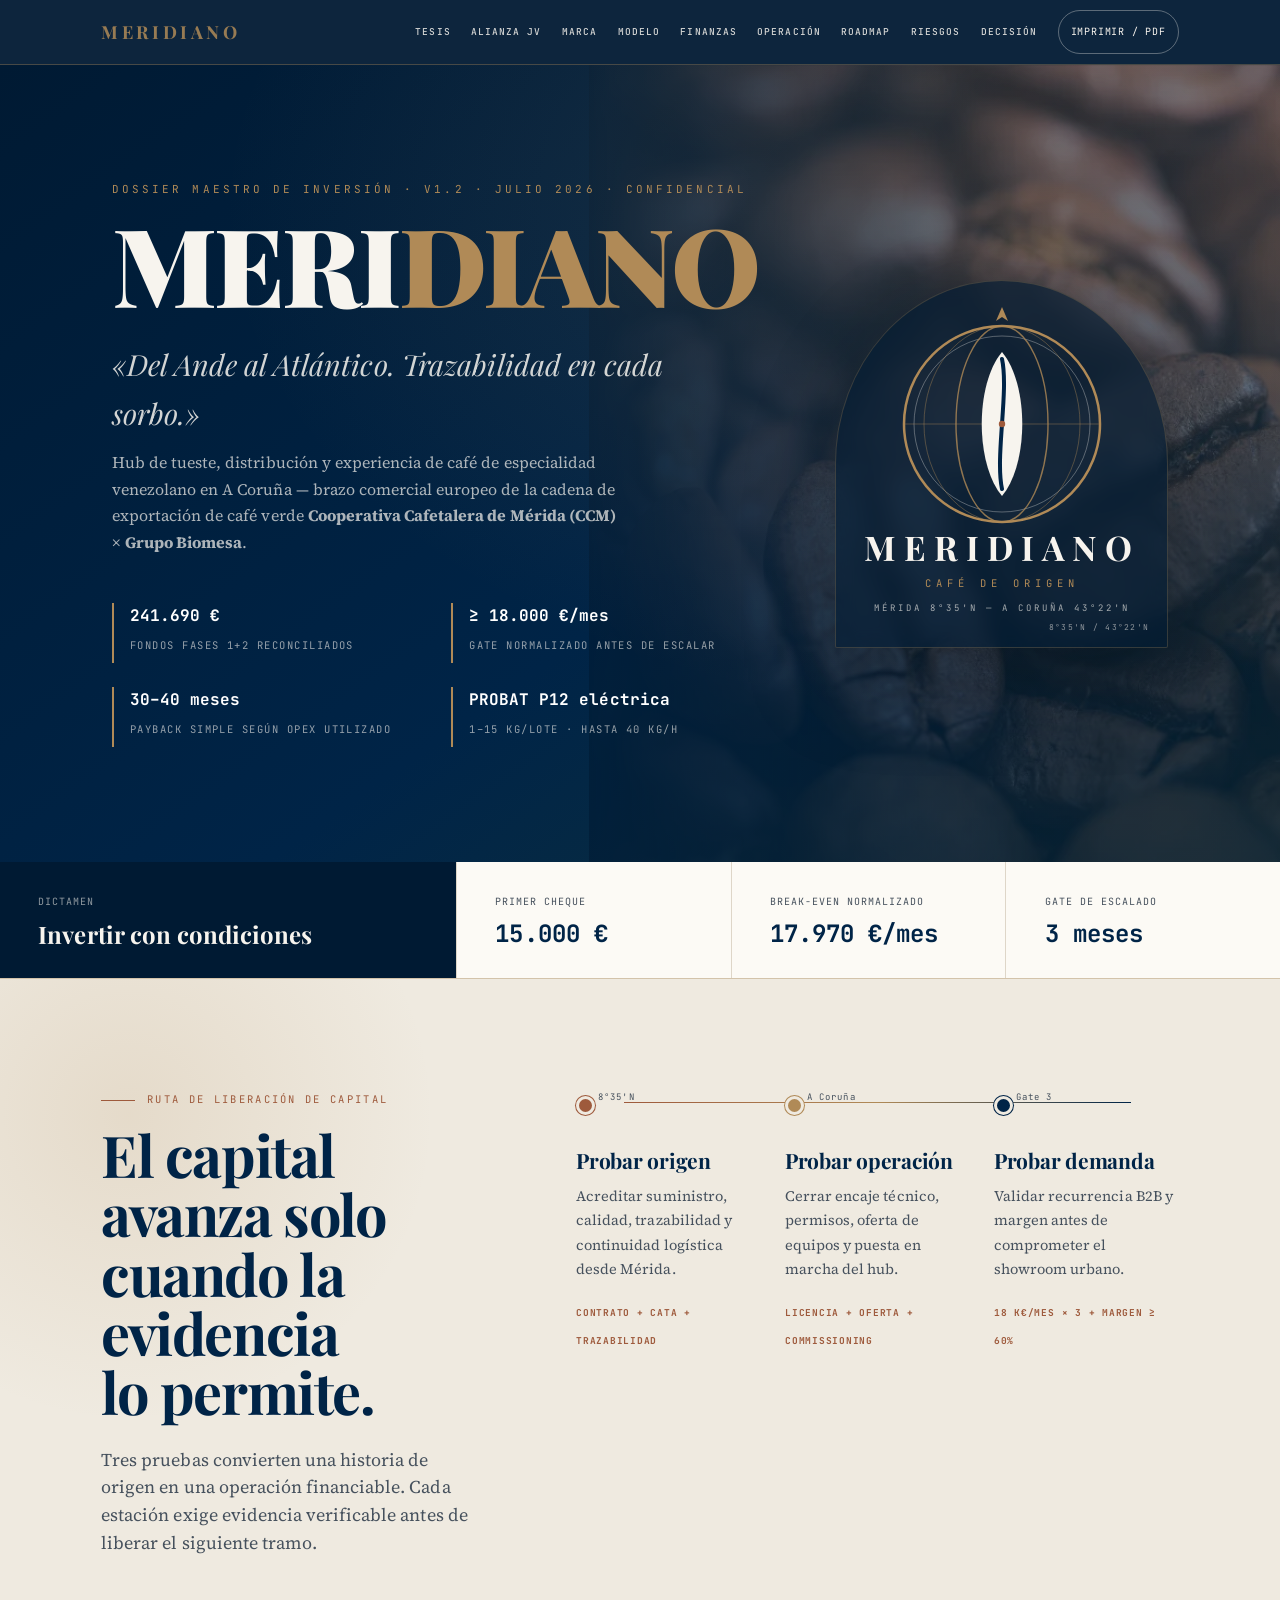
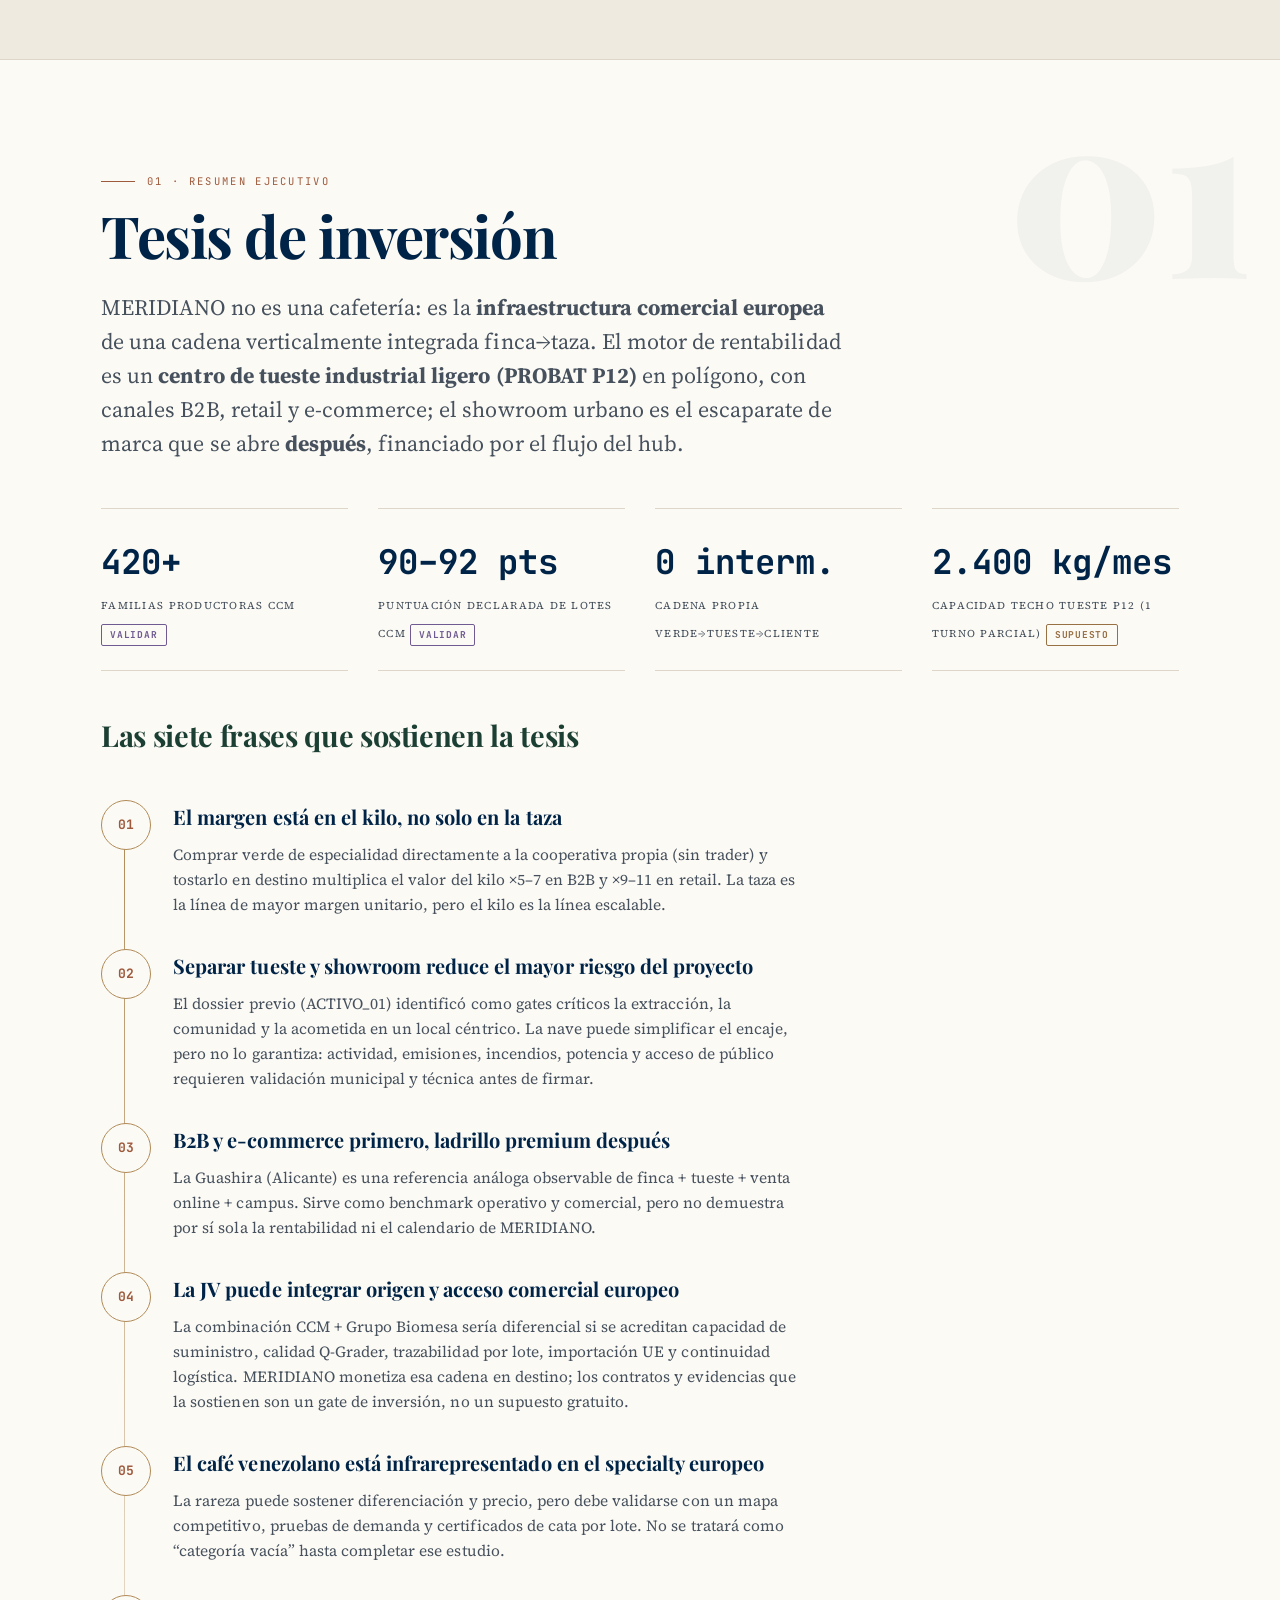
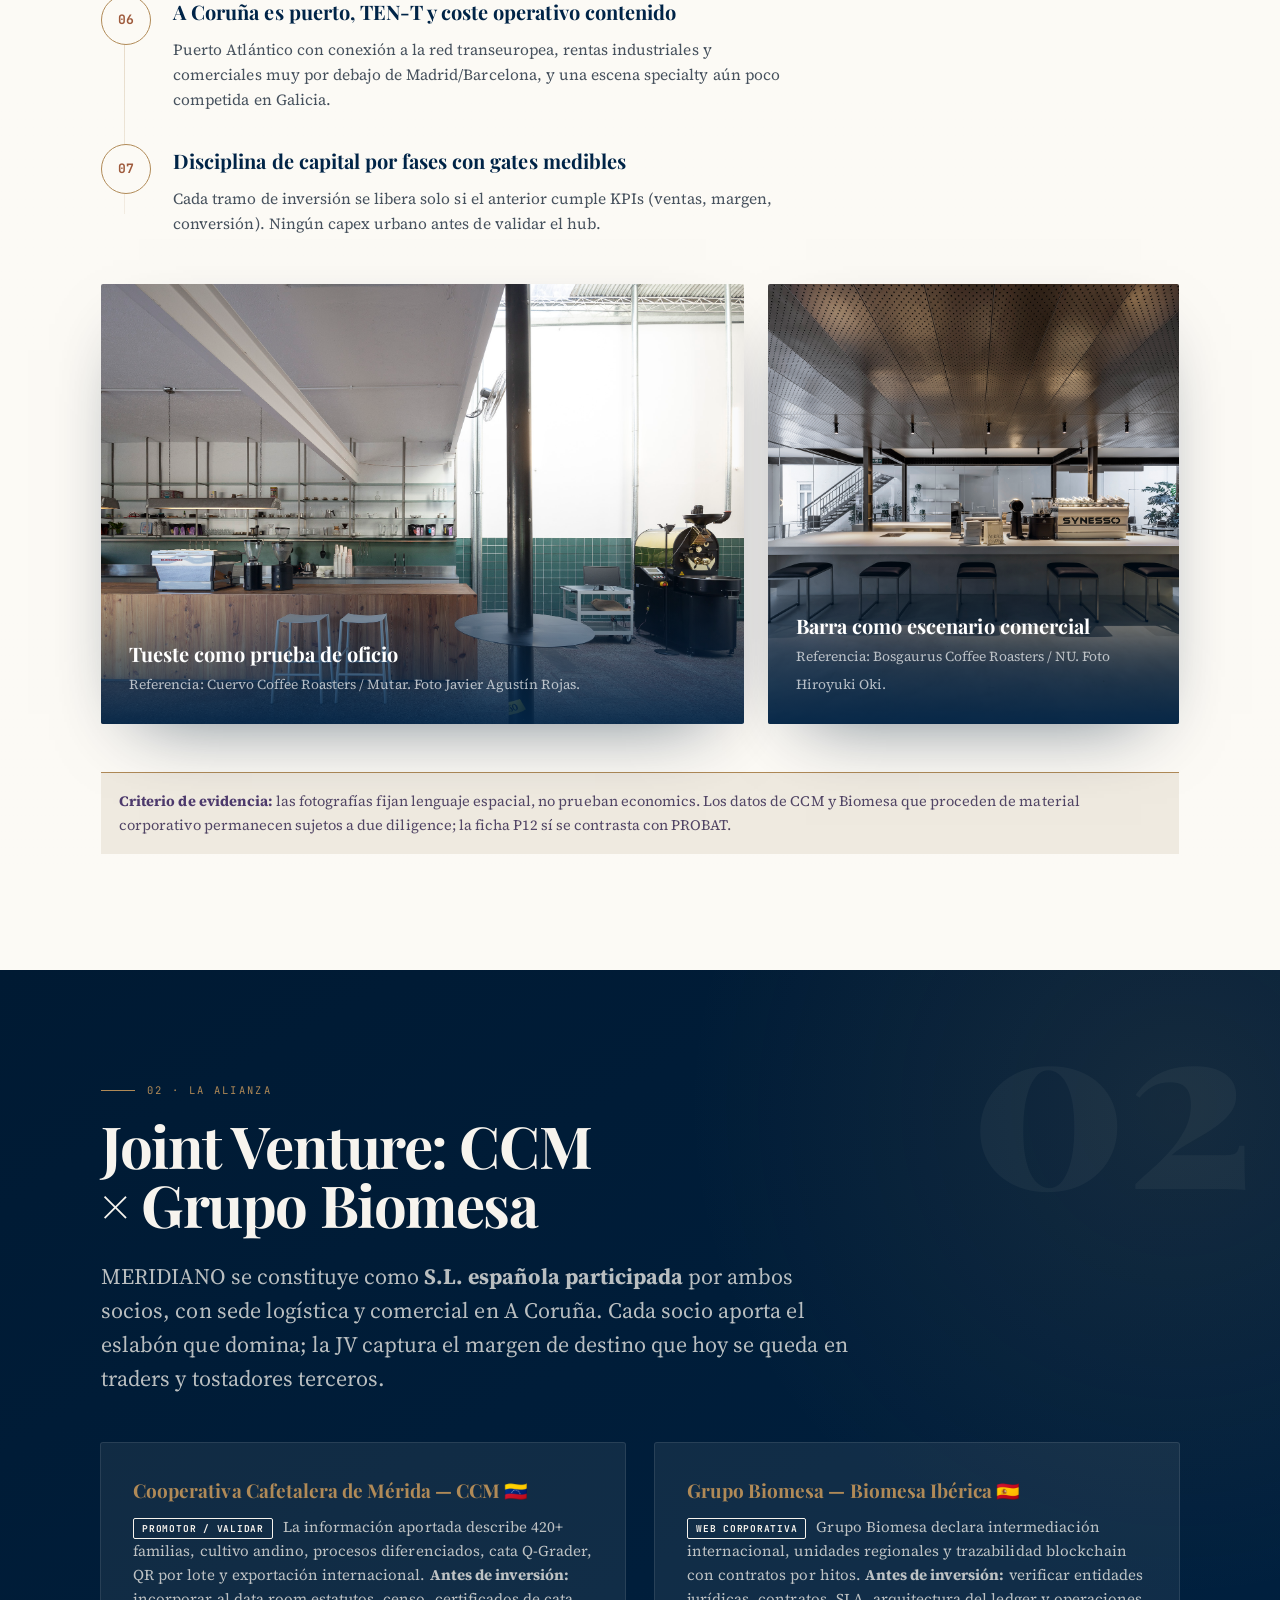
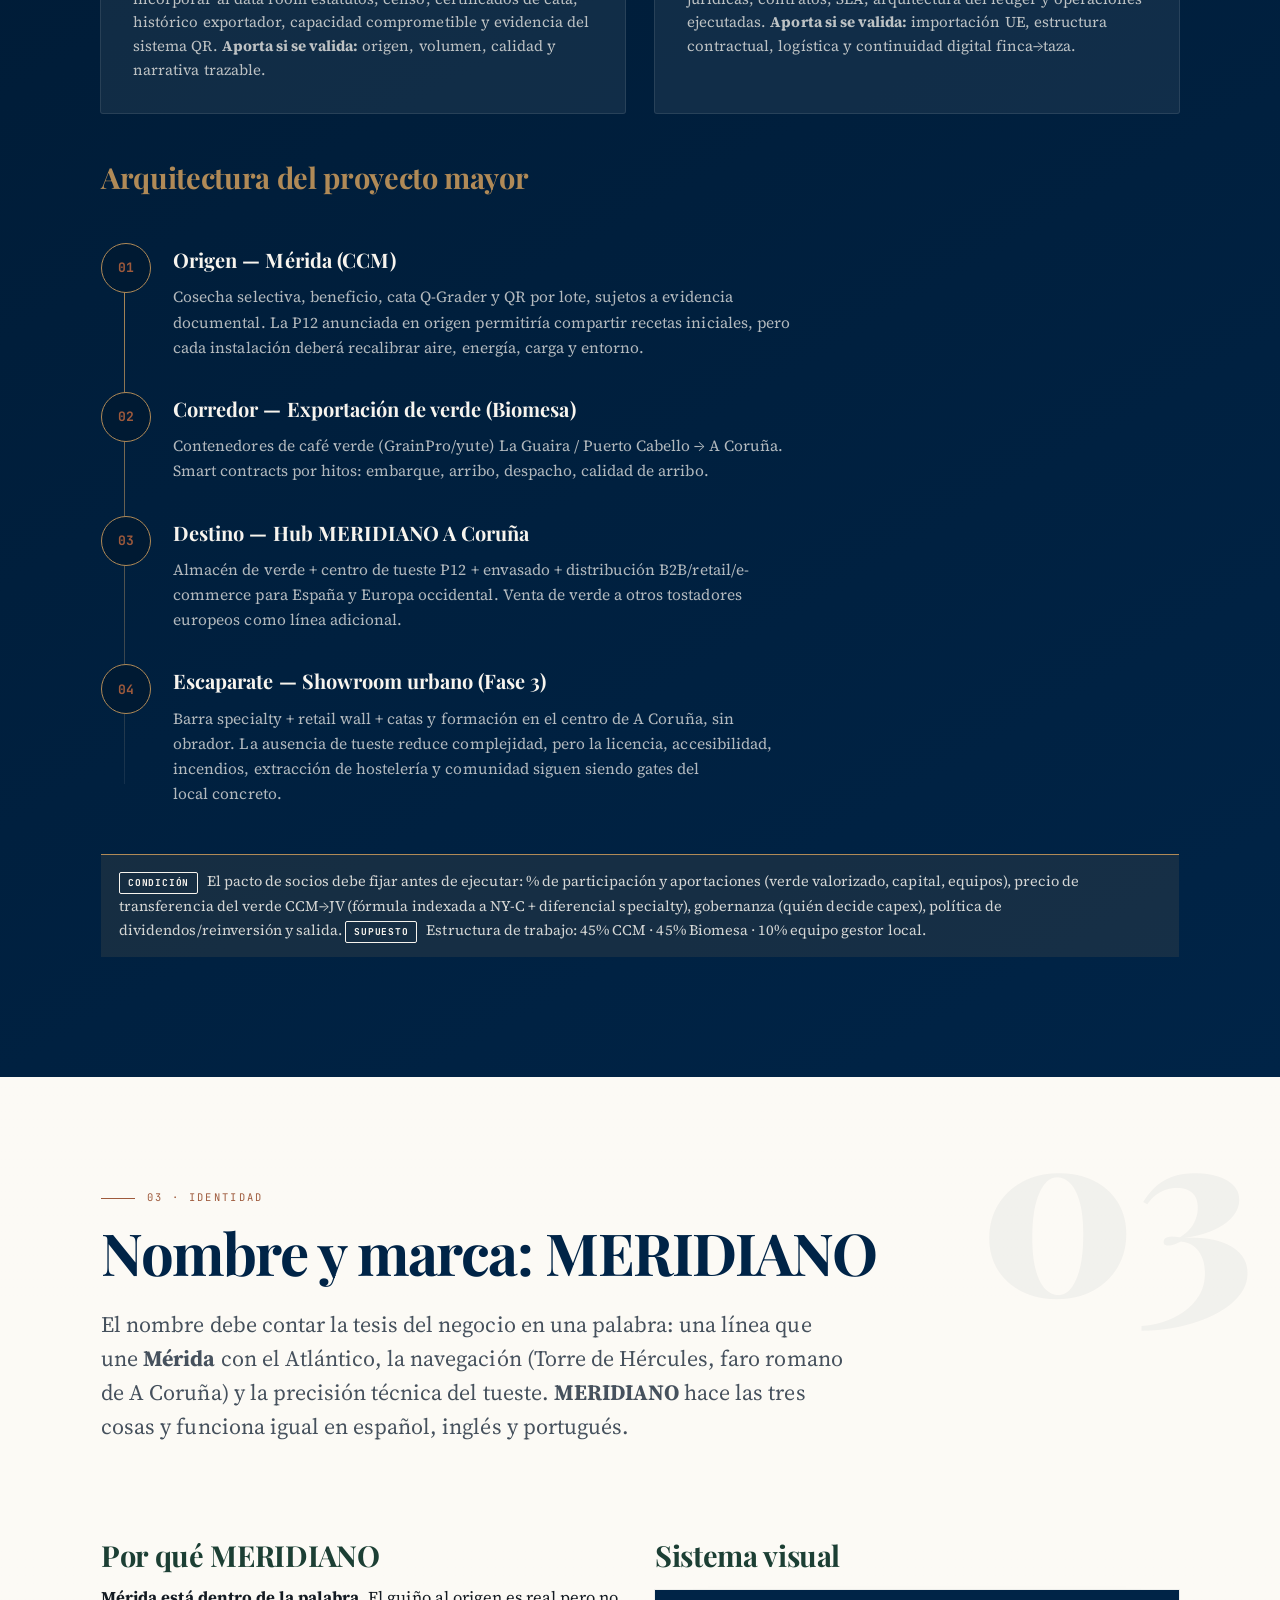
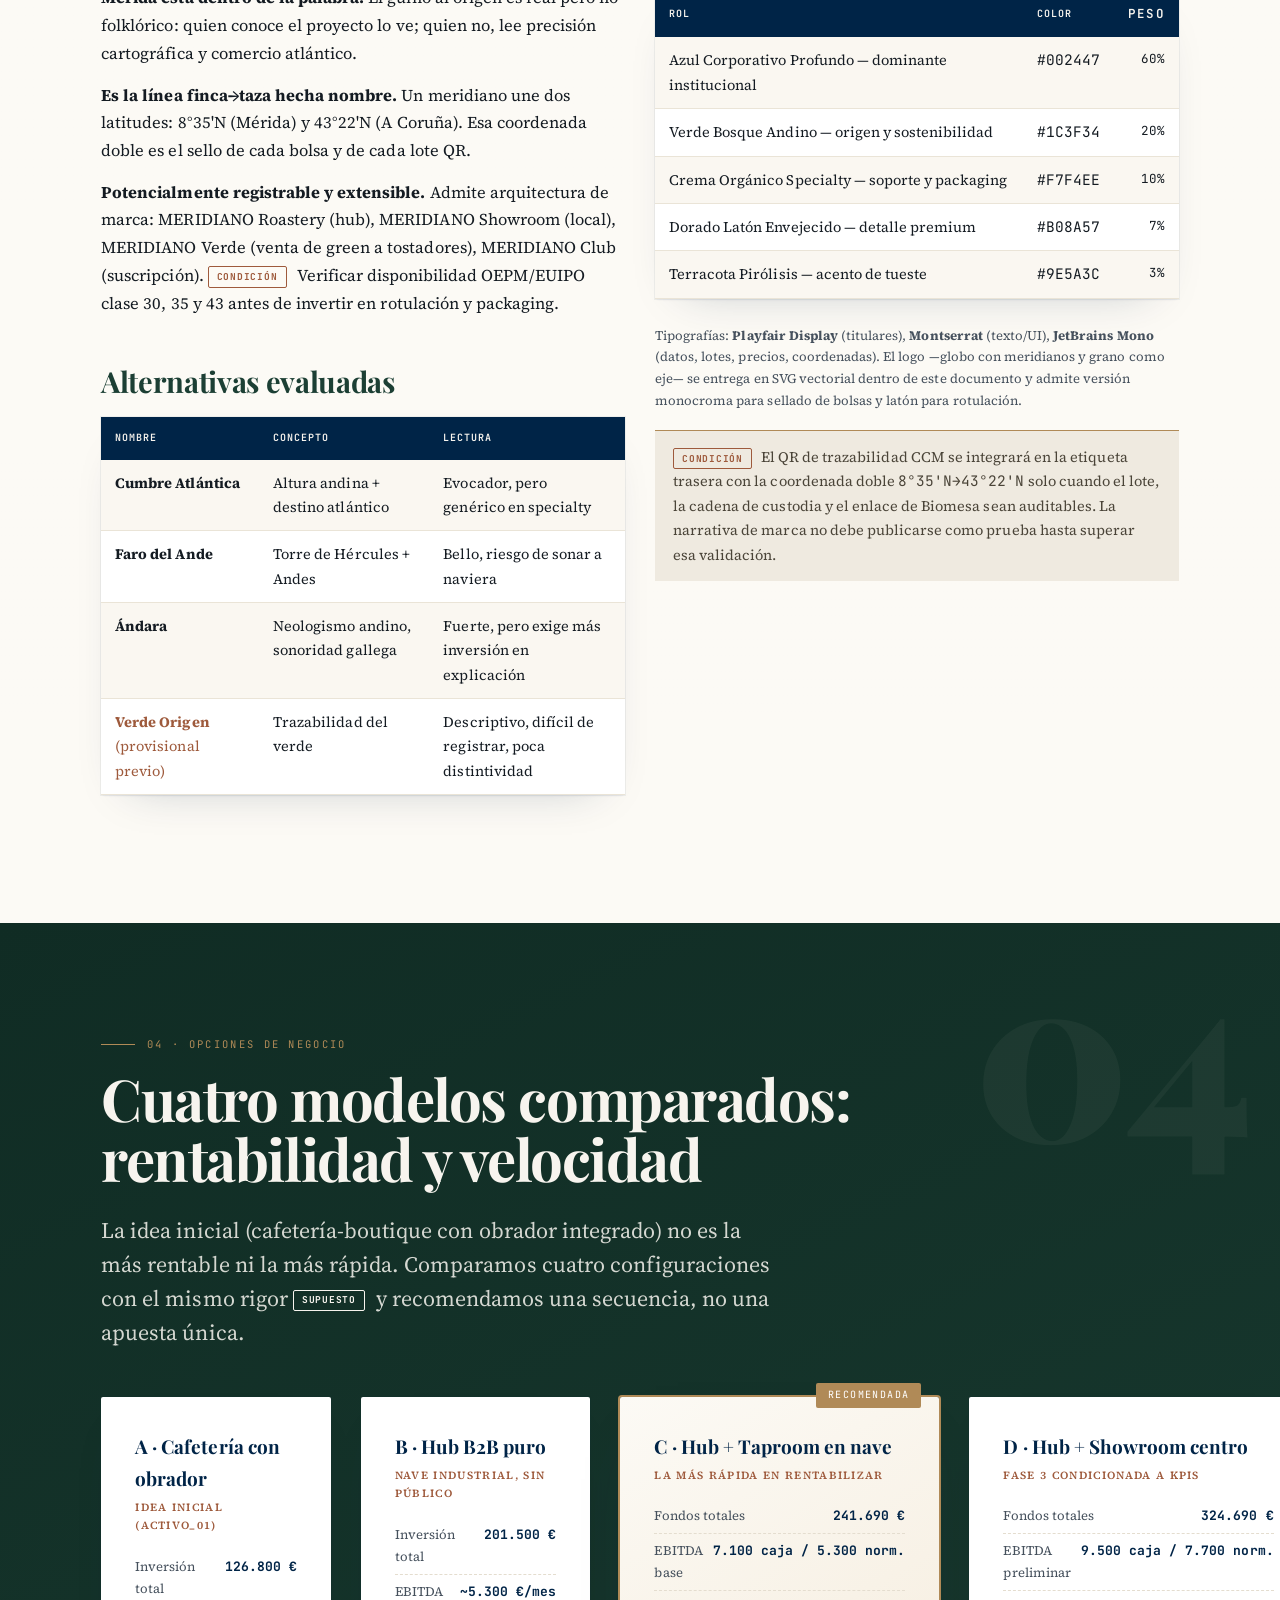
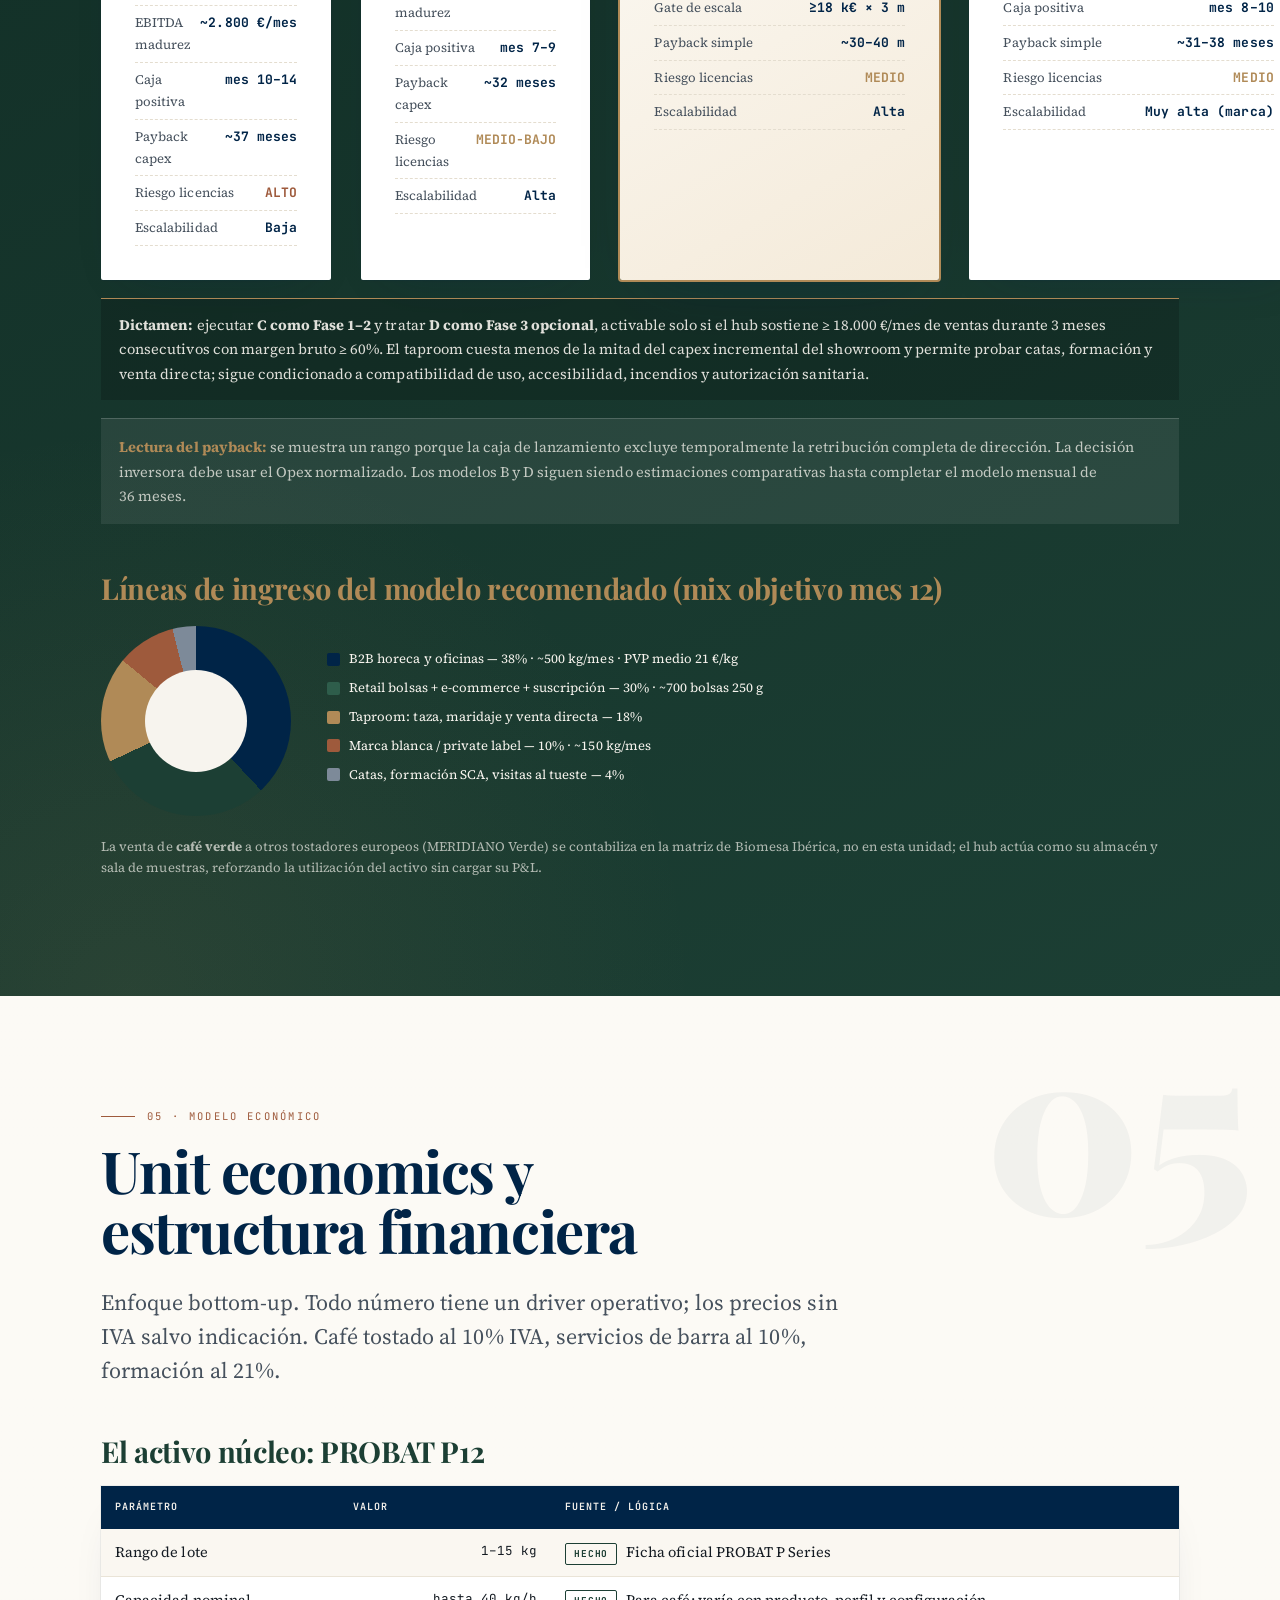
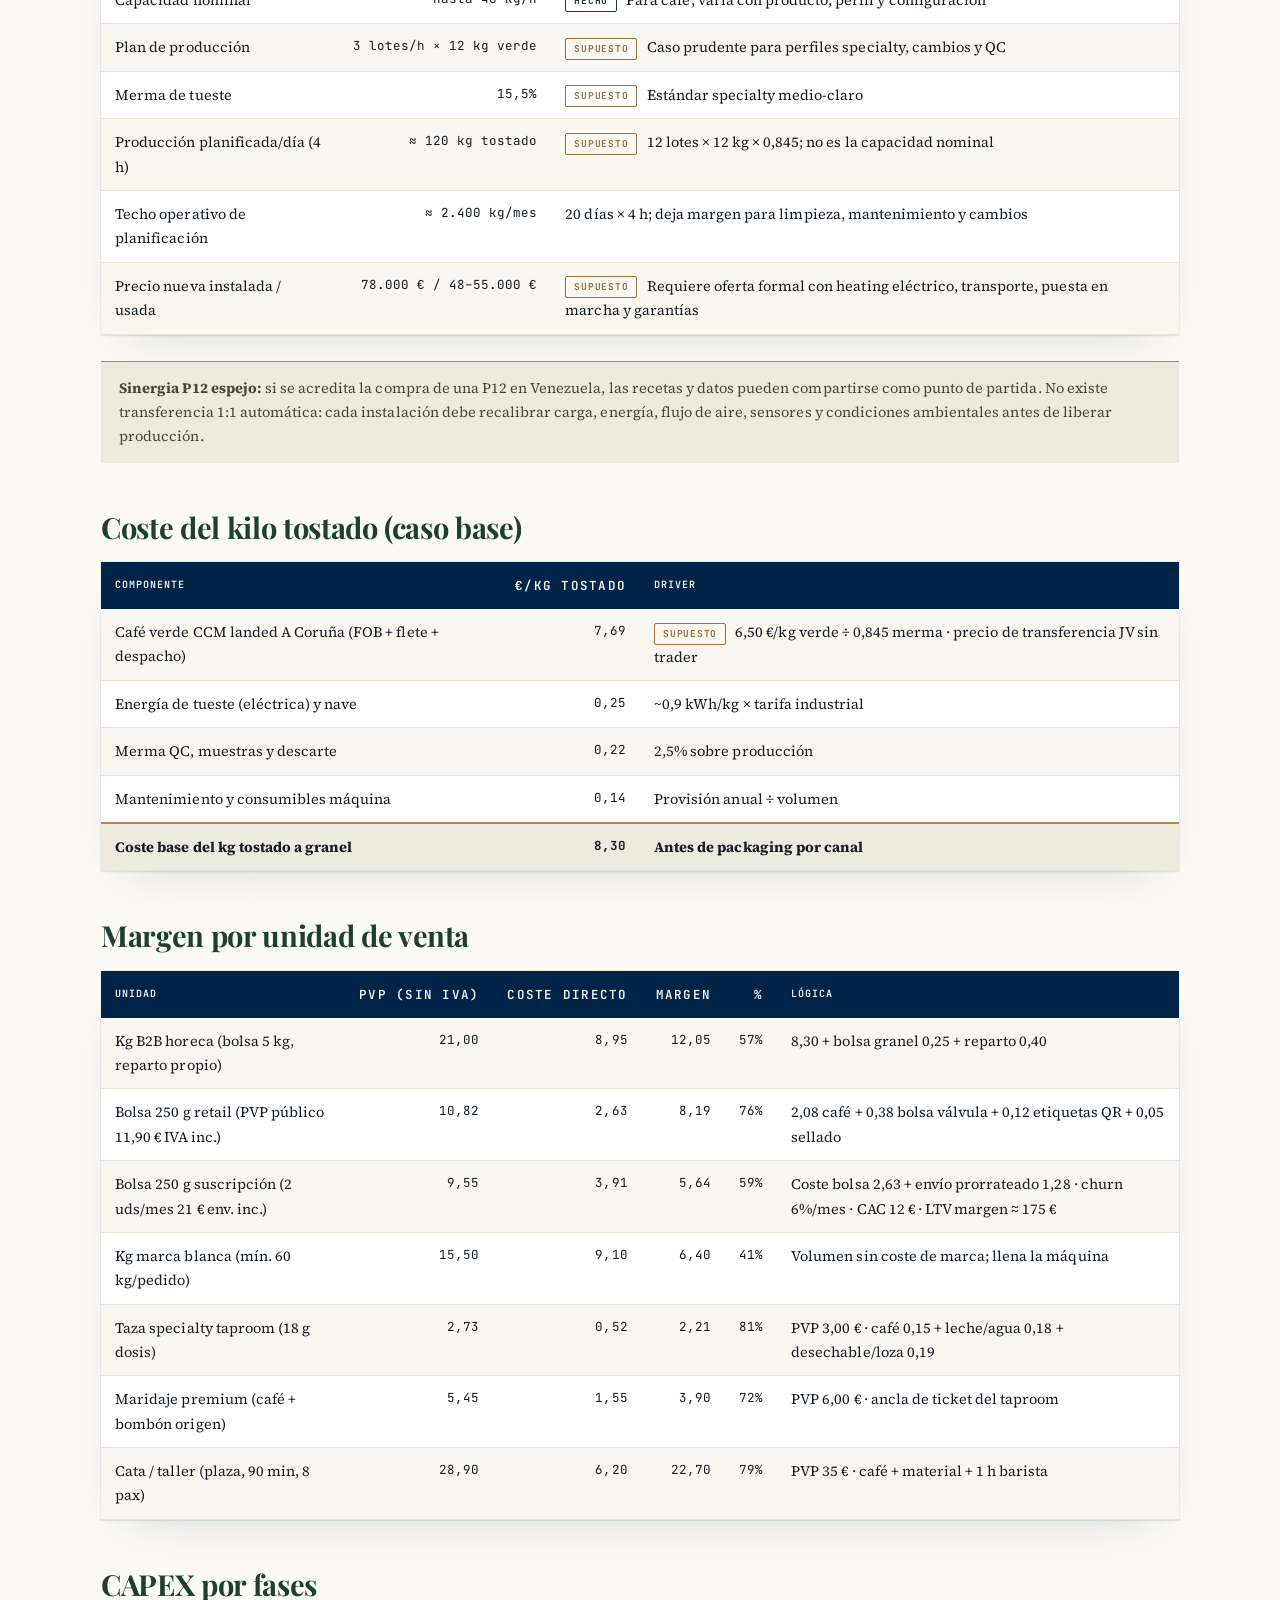
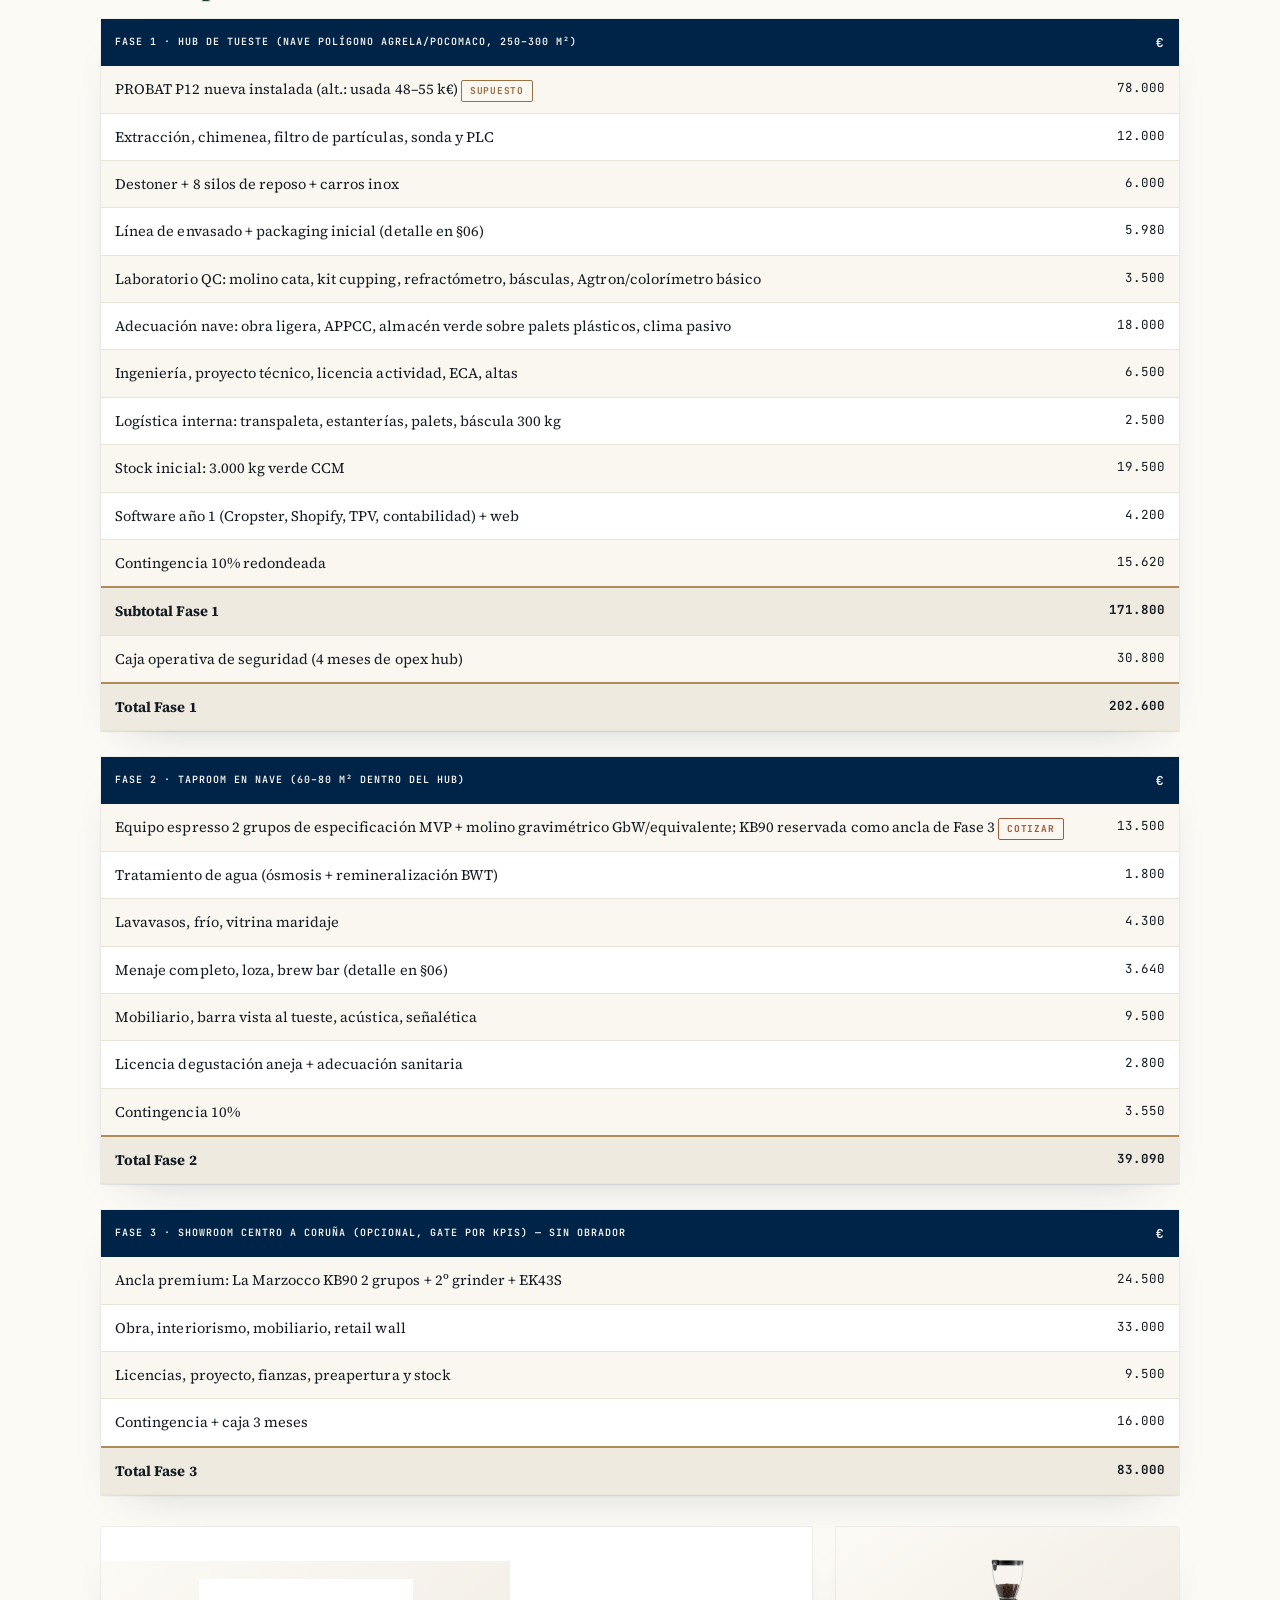
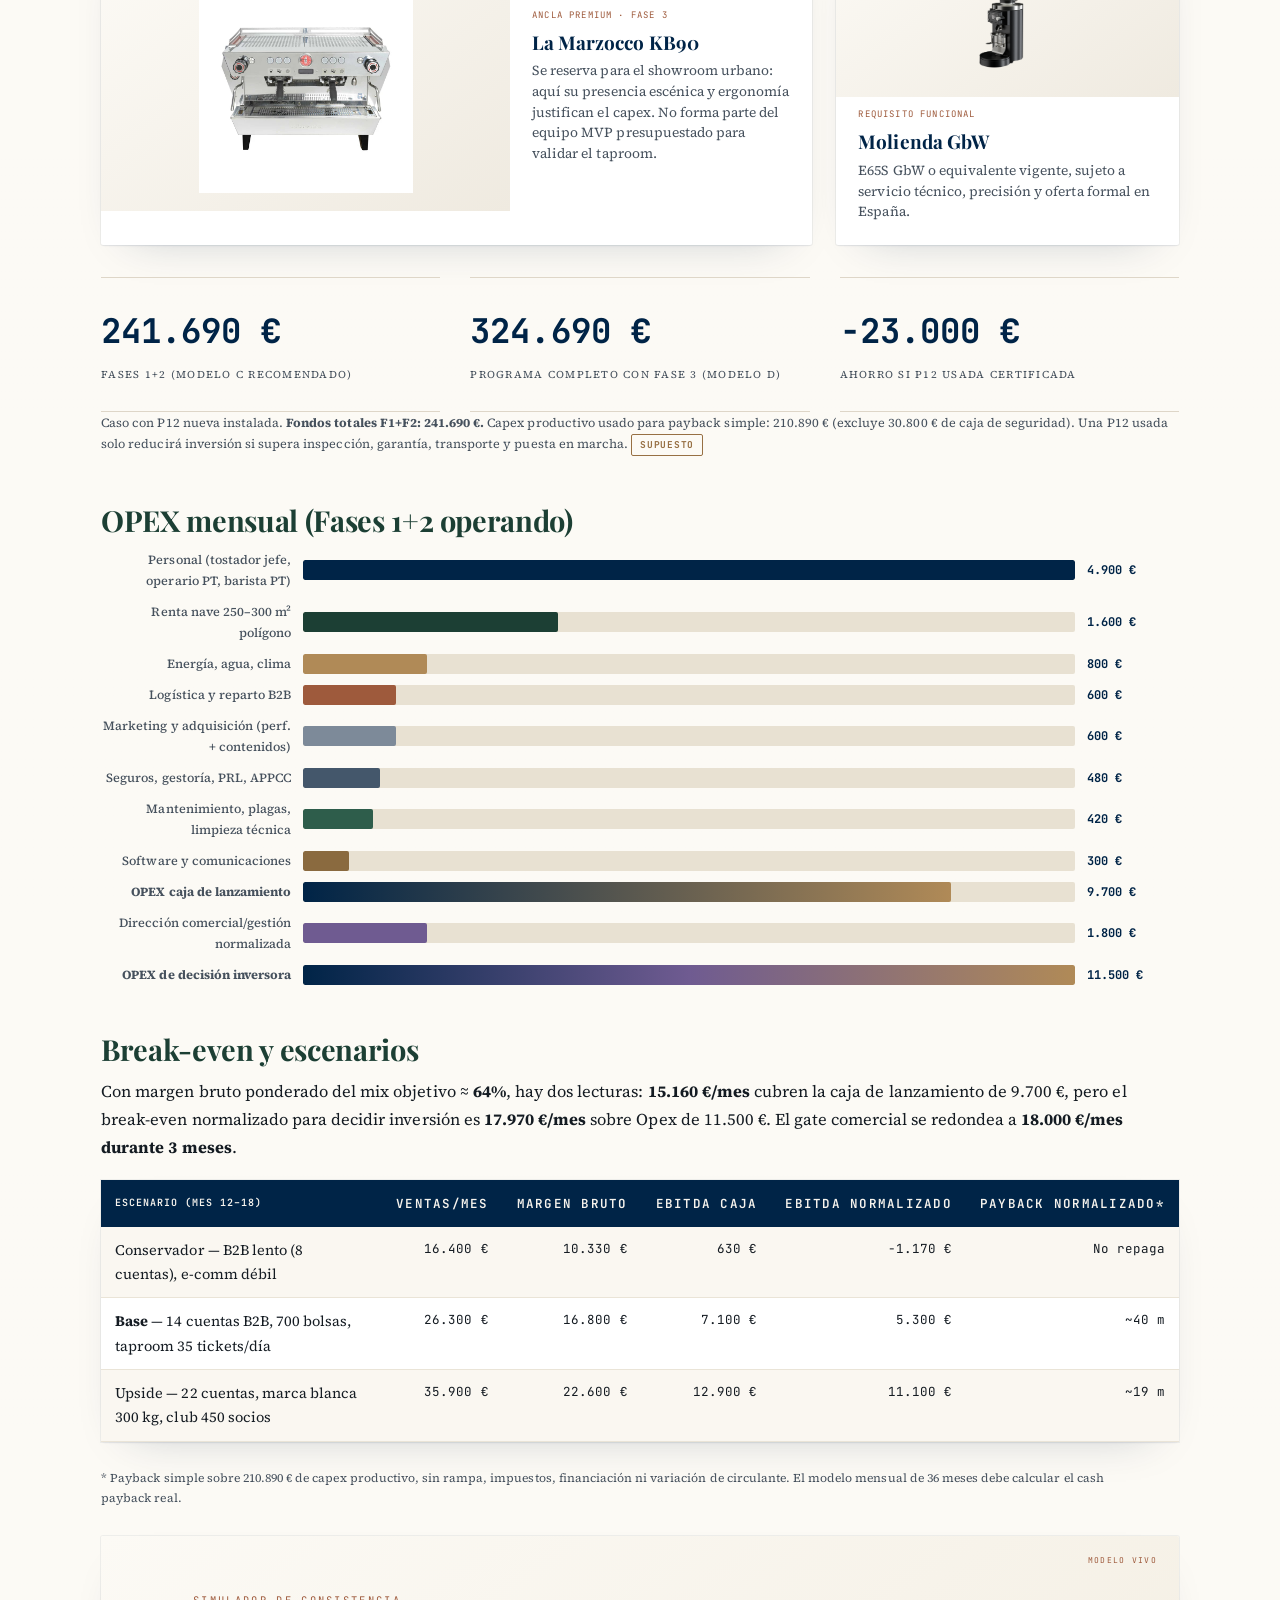
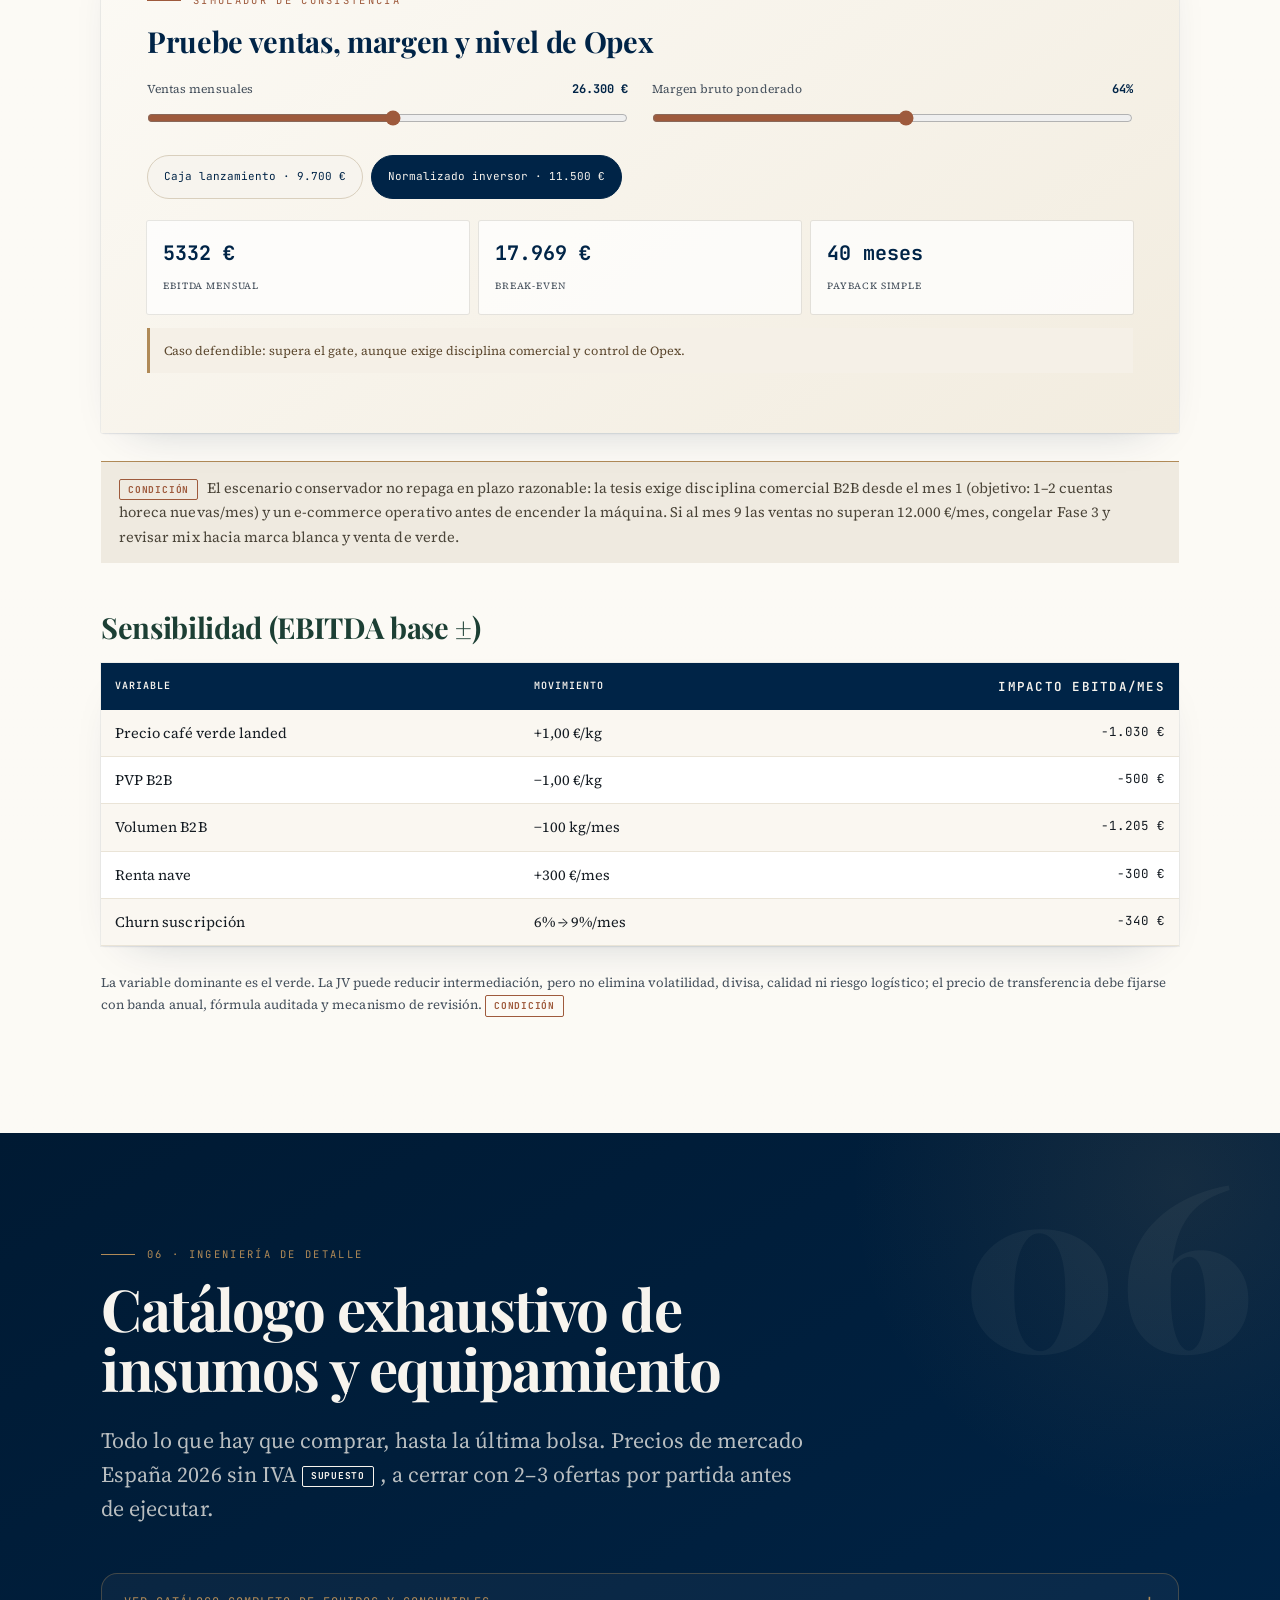
==== commit a42d0cd8: "Refactor CSS styles in index.html Updated color properties and removed redundant styles for better r" ====
--- a/index.html
+++ b/index.html
@@ -59,7 +59,7 @@
 .dark{background:var(--azul);color:var(--crema)}
 .dark h2{color:var(--crema)} .dark h3{color:var(--laton)} .dark .lead{color:rgba(247,244,238,.75)} .dark p{color:rgba(247,244,238,.85)}
 .green{background:var(--verde);color:var(--crema)}
-.green h2{color:var(--crema)} .green h3{color:var(--laton)} .green .lead,.green p,.green li{color:rgba(247,244,238,.94)}
+.green h2{color:var(--crema)} .green h3{color:var(--laton)} .green .lead,.green p{color:rgba(247,244,238,.85)}
 /* ---------- COMPONENTS ---------- */
 .grid2{display:grid;grid-template-columns:1fr 1fr;gap:26px}
 .grid3{display:grid;grid-template-columns:repeat(3,1fr);gap:22px}
@@ -83,7 +83,7 @@
 td.num,th.num{text-align:right;font-family:'JetBrains Mono',monospace;font-size:12.5px;white-space:nowrap}
 .total td{background:var(--crema-2)!important;font-weight:700;border-top:2px solid var(--laton)}
 .dark table{background:rgba(255,255,255,.04)}
-.dark td{border-color:rgba(255,255,255,.18);color:rgba(247,244,238,.95)}
+.dark td{border-color:rgba(255,255,255,.12);color:rgba(247,244,238,.88)}
 .dark tr:nth-child(even) td{background:rgba(255,255,255,.03)}
 .note{background:var(--crema-2);border-left:3px solid var(--laton);padding:14px 18px;font-size:13.5px;color:#4a4438;margin:18px 0;border-radius:0 12px 12px 0}
 .warn{border-left-color:var(--terra)}
@@ -133,51 +133,7 @@
 .visual-card img{width:100%;height:100%;object-fit:cover;transition:transform 500ms var(--ease-out)}
 .visual-card figcaption{position:absolute;inset:auto 0 0;padding:76px 24px 22px;color:#fff;background:linear-gradient(transparent,rgba(0,36,71,.92))}
 .visual-card b{display:block;font-family:'Playfair Display',serif;font-size:20px}
-.visual-card small{color:rgba(255,255,255,.88)}
-.dark li,
-.dark .src,
-.dark .note,
-.green .src,
-.green .note{
-  color:rgba(247,244,238,.92);
-}
-.dark .total td,
-.green .total td{
-  background:#efe4d2 !important;
-  color:#10233c !important;
-  border-top:2px solid var(--laton);
-  font-weight:800;
-}
-.dark .total td *,
-.green .total td *{
-  color:#10233c !important;
-}
-.green table td,
-.green table th,
-.green table td *,
-.green table th *{
-  color:rgba(247,244,238,.96);
-}
-.green table .total td,
-.green table .total td *{
-  color:#10233c !important;
-}
-.green .note .tag,
-.dark .note .tag{
-  color:#fff !important;
-}
-.green .card p,
-.green .step p,
-.green .bar-row .lbl{
-  color:rgba(247,244,238,.92);
-}
-.green .bar-val,
-.dark .bar-val{
-  color:#f3d19d;
-}
-.readability-fix{
-  color:inherit;
-}
+.visual-card small{color:rgba(255,255,255,.68)}
 .equipment-proof{display:grid;grid-template-columns:1.35fr .65fr;gap:14px;margin:22px 0}
 .equipment-item{display:grid;grid-template-columns:1.15fr .85fr;align-items:center;min-height:250px;margin:0;overflow:hidden;border:1px solid #e3dac9;border-radius:18px;background:#fff;box-shadow:0 14px 40px rgba(0,36,71,.08)}
 .equipment-item img{width:100%;height:250px;object-fit:contain;padding:18px;background:linear-gradient(145deg,#fff,#f3efe7)}
@@ -228,6 +184,21 @@
 @media print{nav{position:static}section{padding:34px 0;page-break-inside:avoid}.hero{padding:50px 0}body{font-size:12px}}
 </style>
 <link rel="stylesheet" href="modelo-negocio-meridiano-v1.2.css">
+<style id="contrast-and-asset-fixes">
+/* Correcciones quirúrgicas: solo color y ubicación de imágenes; no cambian la maquetación. */
+.hero::before{
+  background-image:
+    linear-gradient(90deg,var(--color-primary-strong),rgba(0,26,51,.12) 62%),
+    linear-gradient(0deg,rgba(0,26,51,.66),rgba(0,26,51,.12)),
+    url('hero-granos.jpg');
+}
+.green .card h4{color:var(--crema)}
+.green .card p{color:rgba(247,244,238,.96)}
+.green table td{color:var(--ink)}
+.dark table .total td,
+.green table .total td{color:var(--ink)}
+#gtm h3{color:#e4c493}
+</style>
 </head>
 <body>
 
